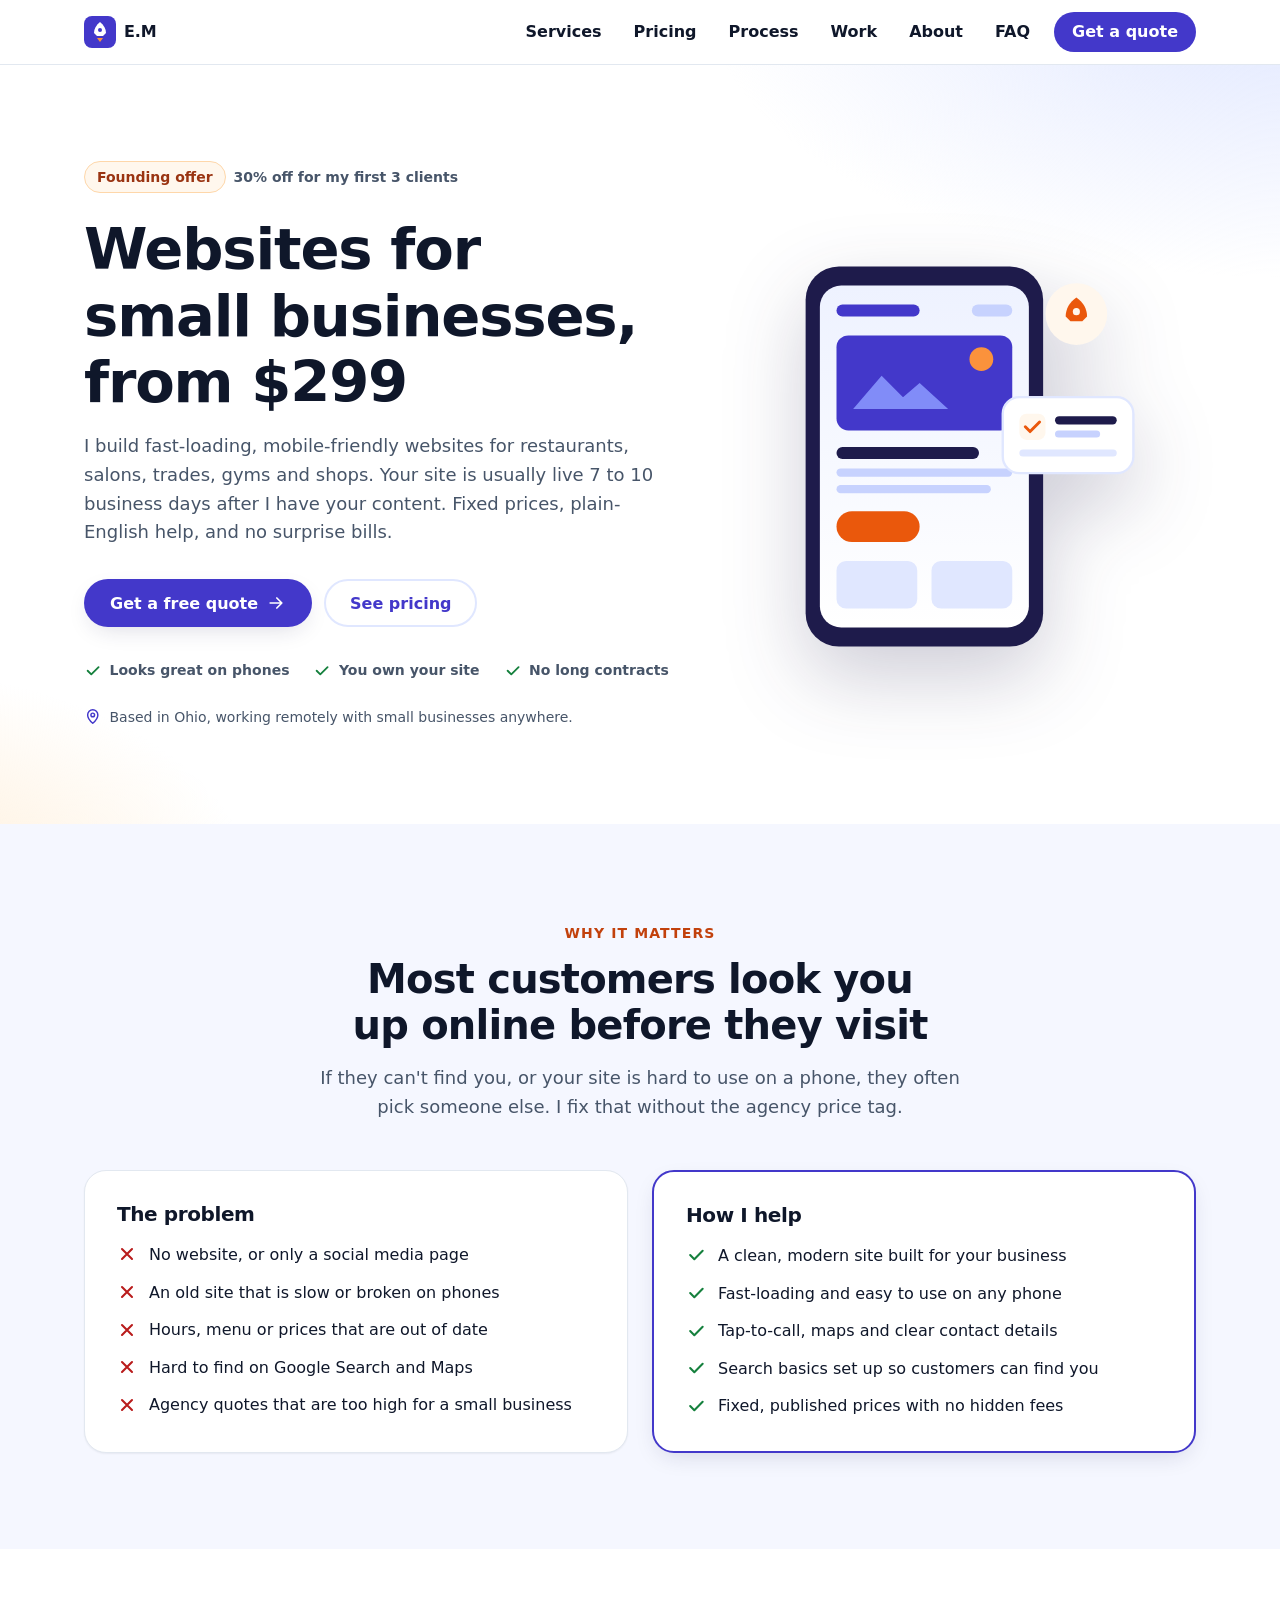
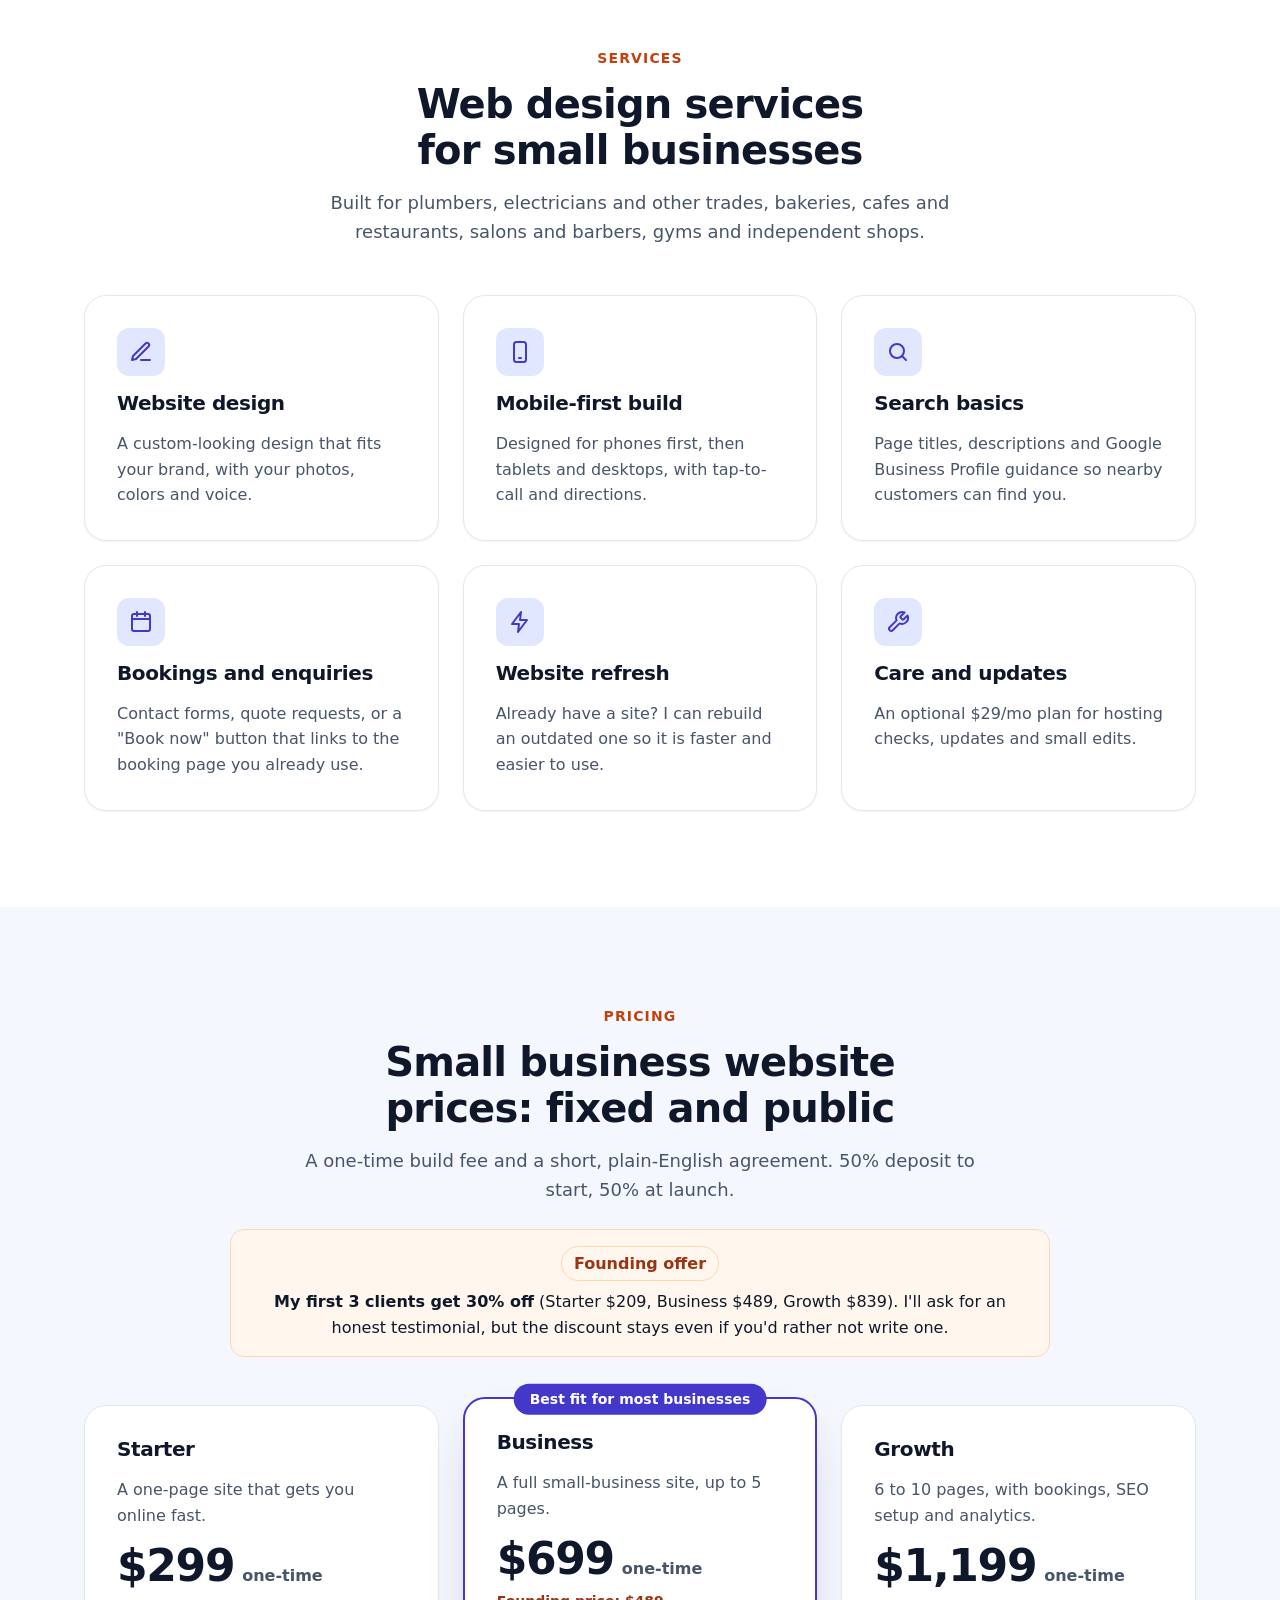
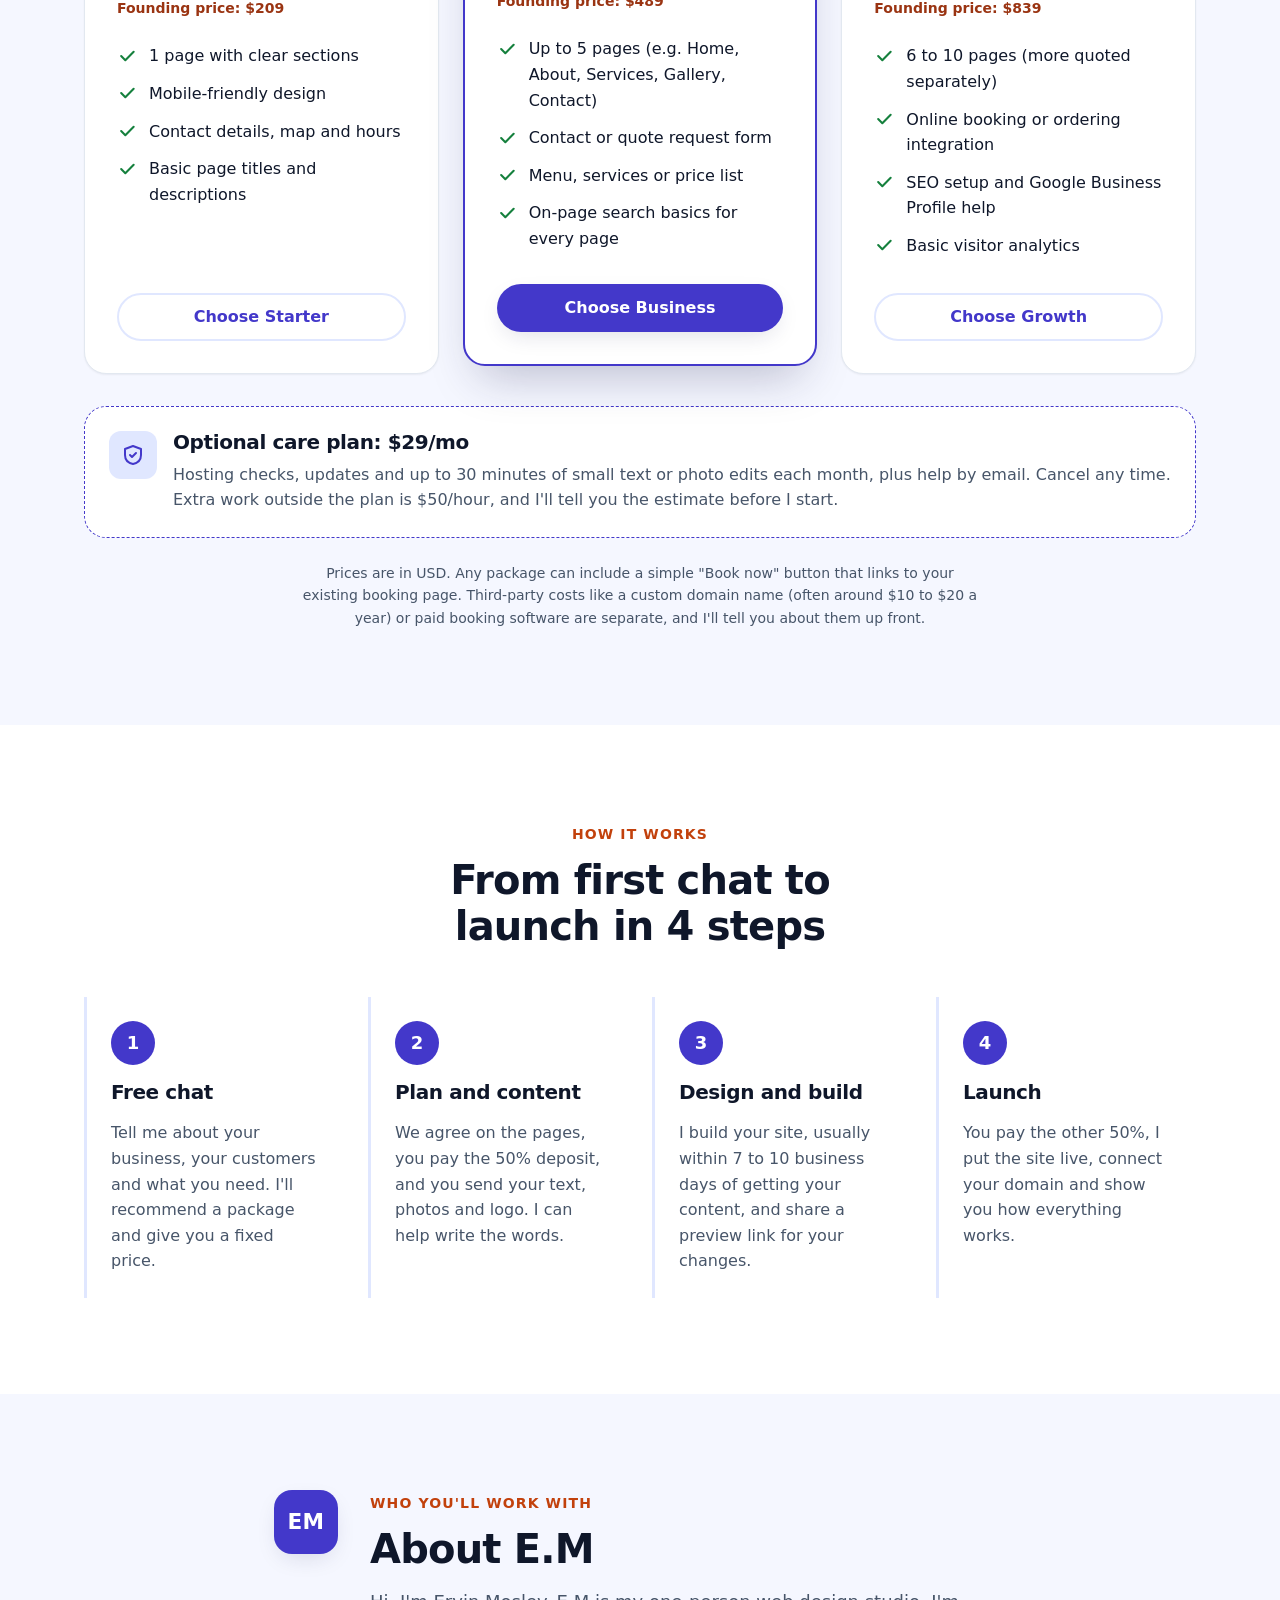
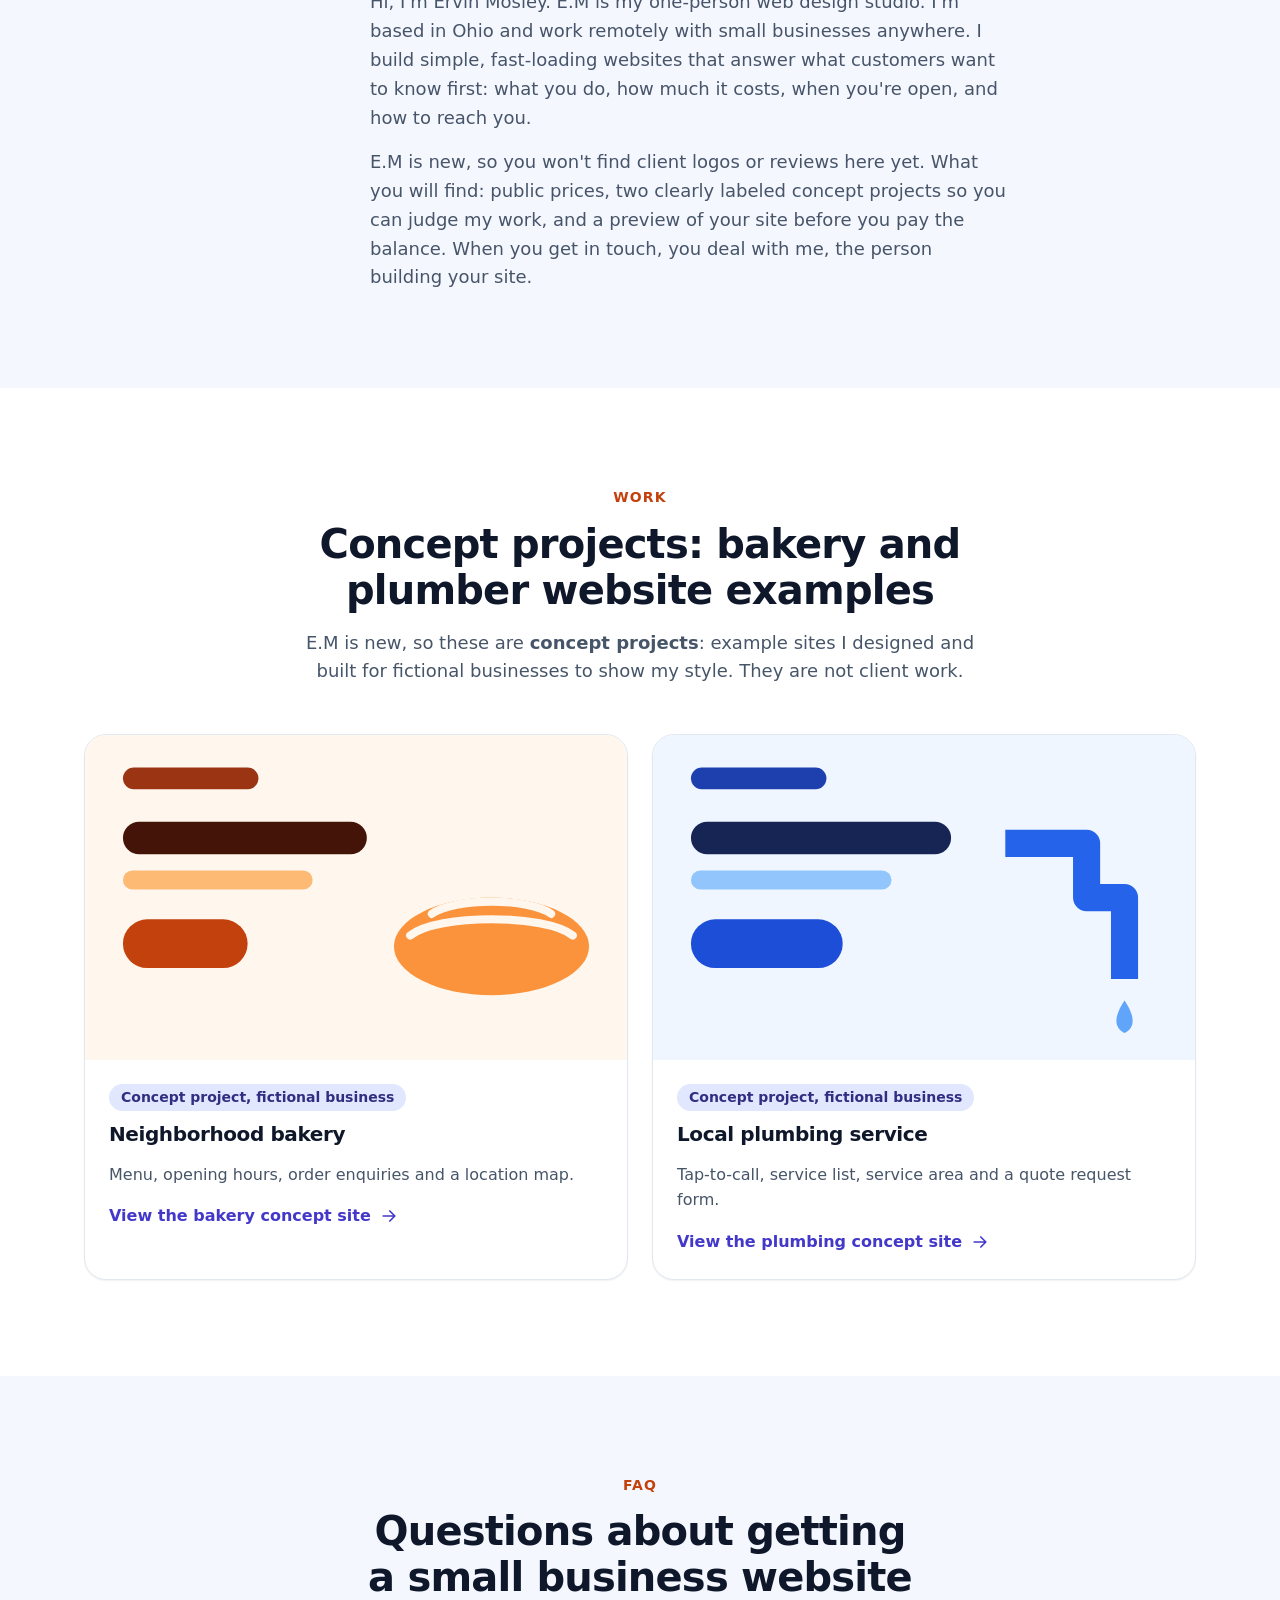
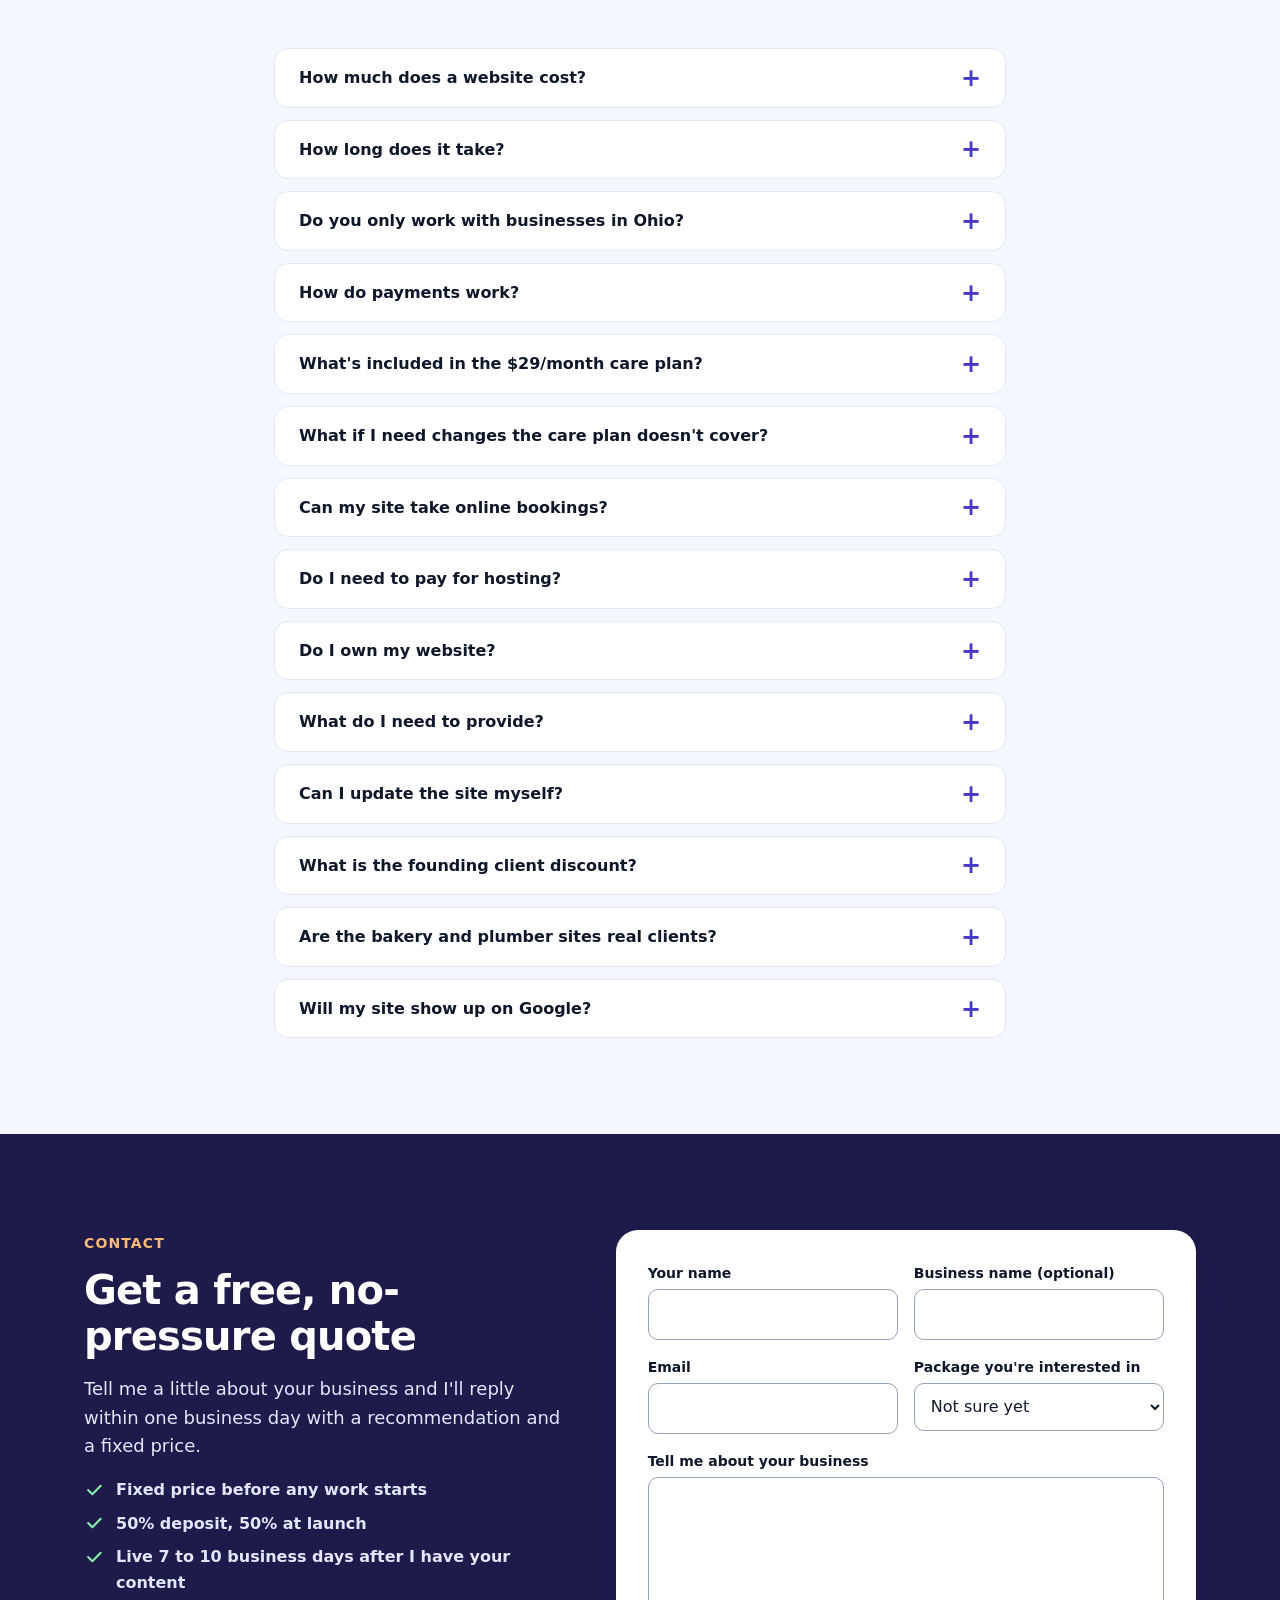
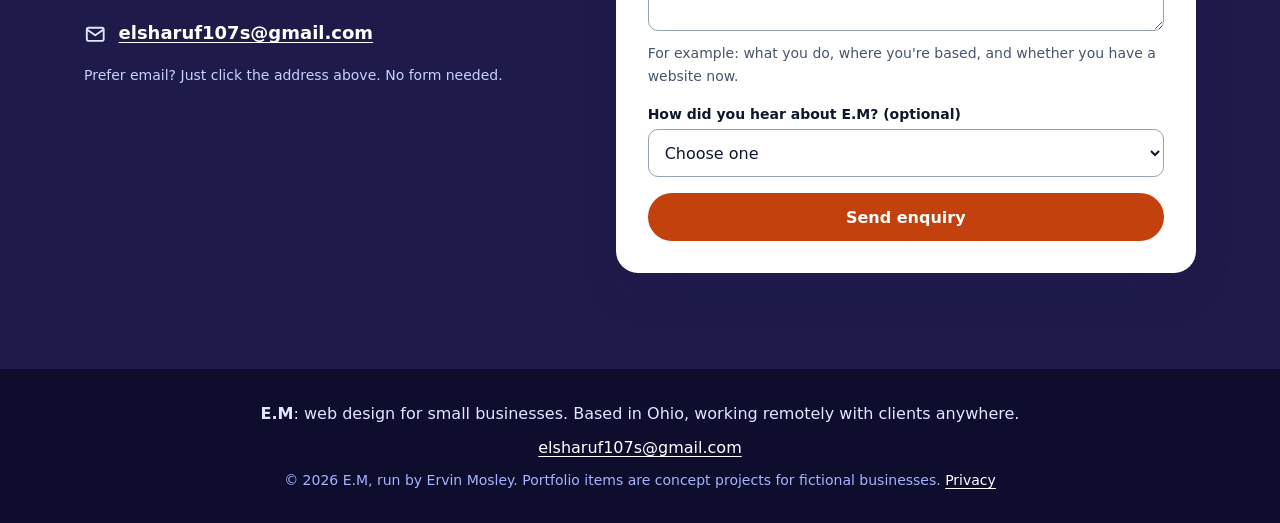
==== index.html @ e630de78 "SEO, About section, mobile nav on demos, security headers, design polish Co-Authored-By: Claude Opus" ====
<!doctype html>
<!--
  ================================================================
  E.M: QUICK EDIT GUIDE
  ================================================================
  Things you are most likely to change are in plain text here,
  with no build step. Use find-and-replace in your editor:

  - Business name:  "E.M"   (title, meta, header, footer)
  - Email:          "elsharuf107s@gmail.com"  (contact section, mailto links,
                    JSON-LD in <head>, and script.js for the form fallback)
  - Prices:         search for data-edit="price" ($299 Starter, $699 Business,
                    $1,199 Growth, $29/mo Care plan). Prices also appear in the
                    contact form dropdown, the FAQ, the meta description and the
                    JSON-LD block in <head>, so a find-and-replace on "$299",
                    "$699", "$1,199", "$29" (and "299", "699", "1199" in JSON-LD)
                    catches every copy.
  - Founding offer: search for data-edit="founding-offer". When the 3rd client
                    signs, delete those elements, the founding FAQ item (and its
                    copy in the JSON-LD FAQ), and the last sentence of the meta
                    description in the same edit.
  - FAQ:            the visible FAQ and the "FAQPage" part of the JSON-LD must use
                    exactly the same wording. Change both together.
  - Site URL:       "https://elsharuf107s-ux.github.io/em-webdev/" in the canonical,
                    Open Graph tags, JSON-LD and sitemap.xml.
  - Contact form:   search for "YOUR_FORM_ID" (see the comment above the form).
  - Security note:  the "Content-Security-Policy" line below only allows scripts
                    from this site. If you add analytics or another outside
                    script later, it will be blocked until you add its address
                    there. If you change the one-line inline script in <head>,
                    its sha256 hash in that line must be updated too.

  Every editable value is tagged data-edit="..." so you can find it quickly.
  ================================================================
-->
<html lang="en">
<head>
  <meta charset="utf-8">
  <meta name="viewport" content="width=device-width, initial-scale=1">
  <meta http-equiv="Content-Security-Policy" content="default-src 'none'; script-src 'self' 'sha256-Du+OJKJSbdUgz5nrHeWWINvez6XKDDU/tyj/5c2uvwo='; style-src 'self' 'unsafe-inline'; img-src 'self' data:; form-action https://formspree.io; base-uri 'none'; object-src 'none'">
  <meta name="referrer" content="strict-origin-when-cross-origin">
  <title>Small Business Websites from $299 | E.M Web Design</title>
  <meta name="description" content="Fast-loading, mobile-friendly websites for small businesses anywhere, from a one-person studio based in Ohio. Fixed prices from $299. First 3 clients get 30% off.">
  <meta name="author" content="Ervin Mosley">
  <meta name="theme-color" content="#312e81">
  <link rel="canonical" href="https://elsharuf107s-ux.github.io/em-webdev/">

  <!-- Open Graph / social sharing -->
  <meta property="og:type" content="website">
  <meta property="og:site_name" content="E.M">
  <meta property="og:title" content="E.M | Websites for Small Businesses, from $299">
  <meta property="og:description" content="Fast-loading, mobile-friendly websites for small businesses. Fixed, published prices from $299. Based in Ohio, working with clients anywhere.">
  <meta property="og:url" content="https://elsharuf107s-ux.github.io/em-webdev/">
  <meta property="og:locale" content="en_US">
  <meta property="og:image" content="https://elsharuf107s-ux.github.io/em-webdev/og-image.png">
  <meta property="og:image:width" content="1200">
  <meta property="og:image:height" content="630">
  <meta property="og:image:alt" content="E.M: websites for small businesses, fixed prices from $299">
  <meta name="twitter:card" content="summary_large_image">
  <meta name="twitter:title" content="E.M | Websites for Small Businesses, from $299">
  <meta name="twitter:description" content="Fast-loading, mobile-friendly websites for small businesses. Fixed prices from $299.">
  <meta name="twitter:image" content="https://elsharuf107s-ux.github.io/em-webdev/og-image.png">
  <meta name="twitter:image:alt" content="E.M: websites for small businesses, fixed prices from $299">

  <!-- Inline SVG favicon: no image files needed -->
  <link rel="icon" href="data:image/svg+xml,%3Csvg xmlns='http://www.w3.org/2000/svg' viewBox='0 0 32 32'%3E%3Crect width='32' height='32' rx='8' fill='%234338ca'/%3E%3Cpath d='M16 6c4 3 6 7 6 11l-3 3h-6l-3-3c0-4 2-8 6-11z' fill='%23fff'/%3E%3Ccircle cx='16' cy='14' r='2' fill='%234338ca'/%3E%3Cpath d='M13 22l3 4 3-4z' fill='%23fb923c'/%3E%3C/svg%3E">

  <script>document.documentElement.classList.add('js')</script>
  <link rel="stylesheet" href="styles.css">
  <script src="script.js" defer></script>

  <script type="application/ld+json">
  {
    "@context": "https://schema.org",
    "@graph": [
      {
        "@type": "ProfessionalService",
        "@id": "https://elsharuf107s-ux.github.io/em-webdev/#business",
        "name": "E.M",
        "description": "One-person web design studio based in Ohio, building fast-loading, mobile-friendly websites for small businesses anywhere.",
        "url": "https://elsharuf107s-ux.github.io/em-webdev/",
        "email": "elsharuf107s@gmail.com",
        "image": "https://elsharuf107s-ux.github.io/em-webdev/og-image.png",
        "founder": {
          "@type": "Person",
          "@id": "https://elsharuf107s-ux.github.io/em-webdev/#ervin-mosley",
          "name": "Ervin Mosley",
          "jobTitle": "Web designer"
        },
        "foundingLocation": {
          "@type": "Place",
          "name": "Ohio, United States"
        },
        "areaServed": "Worldwide (remote)",
        "knowsAbout": [
          "Web design",
          "Responsive web design",
          "Small business websites",
          "Search engine optimization basics",
          "Google Business Profile"
        ],
        "priceRange": "$299 - $1,199",
        "currenciesAccepted": "USD",
        "hasOfferCatalog": {
          "@type": "OfferCatalog",
          "name": "Website packages",
          "itemListElement": [
            {
              "@type": "Offer",
              "name": "Starter website",
              "priceCurrency": "USD",
              "itemOffered": {
                "@type": "Service",
                "name": "Starter website",
                "description": "One-page, mobile-friendly website with contact details, map, hours and basic page titles and descriptions."
              },
              "price": "299"
            },
            {
              "@type": "Offer",
              "name": "Business website",
              "priceCurrency": "USD",
              "itemOffered": {
                "@type": "Service",
                "name": "Business website",
                "description": "Website of up to 5 pages with a contact or quote request form, a menu, services or price list, and on-page search basics."
              },
              "price": "699"
            },
            {
              "@type": "Offer",
              "name": "Growth website",
              "priceCurrency": "USD",
              "itemOffered": {
                "@type": "Service",
                "name": "Growth website",
                "description": "Website of 6 to 10 pages with booking or ordering integration, SEO setup, Google Business Profile help and basic analytics."
              },
              "price": "1199"
            },
            {
              "@type": "Offer",
              "name": "Website care plan",
              "priceCurrency": "USD",
              "itemOffered": {
                "@type": "Service",
                "name": "Website care plan",
                "description": "Hosting checks, updates and up to 30 minutes of small edits each month. Cancel any time."
              },
              "priceSpecification": {
                "@type": "UnitPriceSpecification",
                "price": "29",
                "priceCurrency": "USD",
                "unitText": "MONTH"
              }
            },
            {
              "@type": "Offer",
              "name": "Additional website work",
              "priceCurrency": "USD",
              "itemOffered": {
                "@type": "Service",
                "name": "Additional website work",
                "description": "Website work outside a package or the care plan, estimated before it starts."
              },
              "priceSpecification": {
                "@type": "UnitPriceSpecification",
                "price": "50",
                "priceCurrency": "USD",
                "unitText": "HOUR"
              }
            }
          ]
        }
      },
      {
        "@type": "WebSite",
        "@id": "https://elsharuf107s-ux.github.io/em-webdev/#website",
        "url": "https://elsharuf107s-ux.github.io/em-webdev/",
        "name": "E.M",
        "publisher": {
          "@id": "https://elsharuf107s-ux.github.io/em-webdev/#business"
        },
        "inLanguage": "en-US"
      },
      {
        "@type": "FAQPage",
        "@id": "https://elsharuf107s-ux.github.io/em-webdev/#faq",
        "mainEntity": [
          {
            "@type": "Question",
            "name": "How much does a website cost?",
            "acceptedAnswer": {
              "@type": "Answer",
              "text": "Starter (1 page) is $299, Business (up to 5 pages) is $699 and Growth (6 to 10 pages, with booking or ordering integration, SEO setup and analytics) is $1,199. These are one-time build fees. The optional care plan is $29 a month."
            }
          },
          {
            "@type": "Question",
            "name": "How long does it take?",
            "acceptedAnswer": {
              "@type": "Answer",
              "text": "Most sites go live 7 to 10 business days after I receive your content: your text, photos and logo. The sooner I have those, the sooner you're live."
            }
          },
          {
            "@type": "Question",
            "name": "Do you only work with businesses in Ohio?",
            "acceptedAnswer": {
              "@type": "Answer",
              "text": "No. I'm based in Ohio and work remotely with small businesses anywhere. Everything can be done by email, or by video call if you'd like to talk it through."
            }
          },
          {
            "@type": "Question",
            "name": "How do payments work?",
            "acceptedAnswer": {
              "@type": "Answer",
              "text": "A 50% deposit to start and 50% at launch. If you cancel in writing within 2 business days of signing, before work starts, you get the full deposit back. The care plan is billed monthly and you can cancel any time."
            }
          },
          {
            "@type": "Question",
            "name": "What's included in the $29/month care plan?",
            "acceptedAnswer": {
              "@type": "Answer",
              "text": "Hosting checks, updates and up to 30 minutes of small text or photo edits each month. You can cancel any time."
            }
          },
          {
            "@type": "Question",
            "name": "What if I need changes the care plan doesn't cover?",
            "acceptedAnswer": {
              "@type": "Answer",
              "text": "Extra work is $50 an hour. I'll tell you the estimate before I start, and nothing begins until you say yes."
            }
          },
          {
            "@type": "Question",
            "name": "Can my site take online bookings?",
            "acceptedAnswer": {
              "@type": "Answer",
              "text": "Yes. Any package can include a simple \"Book now\" button that links to the booking page you already use. Setting up booking or ordering inside your site is part of the Growth package."
            }
          },
          {
            "@type": "Question",
            "name": "Do I need to pay for hosting?",
            "acceptedAnswer": {
              "@type": "Answer",
              "text": "For most simple sites, no. I can host your site on free, reliable static hosting. If you want your own domain name (like yourbusiness.com), you pay the registrar directly, usually a small yearly fee."
            }
          },
          {
            "@type": "Question",
            "name": "Do I own my website?",
            "acceptedAnswer": {
              "@type": "Answer",
              "text": "Yes. Once the build is paid for, the site and its content are yours. I'll hand over all the files if you ever want to move."
            }
          },
          {
            "@type": "Question",
            "name": "What do I need to provide?",
            "acceptedAnswer": {
              "@type": "Answer",
              "text": "Your logo (if you have one), photos of your work or premises, and basic details like services, prices and hours. Don't have good photos or text? I'll help you with that."
            }
          },
          {
            "@type": "Question",
            "name": "Can I update the site myself?",
            "acceptedAnswer": {
              "@type": "Answer",
              "text": "You can, and I'll show you how. Or join the optional $29/mo care plan and send me your changes by email."
            }
          },
          {
            "@type": "Question",
            "name": "What is the founding client discount?",
            "acceptedAnswer": {
              "@type": "Answer",
              "text": "E.M is new, so my first 3 clients get 30% off the build fee: Starter $209, Business $489, Growth $839. I'll ask for an honest testimonial, but it's optional and the discount stays either way. I never offer discounts or anything else in exchange for Google reviews."
            }
          },
          {
            "@type": "Question",
            "name": "Are the bakery and plumber sites real clients?",
            "acceptedAnswer": {
              "@type": "Answer",
              "text": "No. Golden Crumb Bakery and FlowRight Plumbing are concept projects for fictional businesses, made to show my design and build quality. E.M is new, and real client work will be labeled as such."
            }
          },
          {
            "@type": "Question",
            "name": "Will my site show up on Google?",
            "acceptedAnswer": {
              "@type": "Answer",
              "text": "Every site is set up so Google can read it: page titles, descriptions, a mobile-friendly layout and a link to your Google Business Profile. I can't promise rankings, and nobody honestly can, but I'll make sure the basics are done right."
            }
          }
        ]
      }
    ]
  }
  </script>
</head>
<body>
  <a class="skip-link" href="#main">Skip to main content</a>

  <!-- Inline SVG icon sprite (decorative, referenced with <use>) -->
  <svg width="0" height="0" class="sr-only" aria-hidden="true" focusable="false">
    <symbol id="i-rocket" viewBox="0 0 24 24"><path fill="none" stroke="currentColor" stroke-width="2" stroke-linecap="round" stroke-linejoin="round" d="M4.5 16.5c-1.5 1.3-2 5-2 5s3.7-.5 5-2c.7-.8.7-2.1-.1-2.9a2.2 2.2 0 0 0-2.9-.1zM12 15l-3-3a22 22 0 0 1 2-3.9A12.9 12.9 0 0 1 22 2c0 2.7-.8 7.5-6 11a22.4 22.4 0 0 1-4 2zM9 12H4s.6-3 2-4c1.6-1.1 5 0 5 0M12 15v5s3-.6 4-2c1.1-1.6 0-5 0-5"/></symbol>
    <symbol id="i-phone" viewBox="0 0 24 24"><rect x="6" y="2" width="12" height="20" rx="2.5" fill="none" stroke="currentColor" stroke-width="2"/><path d="M11 18h2" stroke="currentColor" stroke-width="2" stroke-linecap="round"/></symbol>
    <symbol id="i-search" viewBox="0 0 24 24"><circle cx="11" cy="11" r="7" fill="none" stroke="currentColor" stroke-width="2"/><path d="m20 20-4-4" stroke="currentColor" stroke-width="2" stroke-linecap="round"/></symbol>
    <symbol id="i-calendar" viewBox="0 0 24 24"><rect x="3" y="4" width="18" height="17" rx="2" fill="none" stroke="currentColor" stroke-width="2"/><path d="M3 9h18M8 2v4M16 2v4" stroke="currentColor" stroke-width="2" stroke-linecap="round"/></symbol>
    <symbol id="i-pen" viewBox="0 0 24 24"><path fill="none" stroke="currentColor" stroke-width="2" stroke-linecap="round" stroke-linejoin="round" d="M12 20h9M16.5 3.5a2.1 2.1 0 0 1 3 3L7 19l-4 1 1-4z"/></symbol>
    <symbol id="i-wrench" viewBox="0 0 24 24"><path fill="none" stroke="currentColor" stroke-width="2" stroke-linecap="round" stroke-linejoin="round" d="M14.7 6.3a1 1 0 0 0 0 1.4l1.6 1.6a1 1 0 0 0 1.4 0l3.8-3.8a6 6 0 0 1-7.9 7.9l-6.9 6.9a2.1 2.1 0 0 1-3-3l6.9-6.9a6 6 0 0 1 7.9-7.9z"/></symbol>
    <symbol id="i-check" viewBox="0 0 24 24"><path fill="none" stroke="currentColor" stroke-width="2.5" stroke-linecap="round" stroke-linejoin="round" d="m5 12 5 5L20 7"/></symbol>
    <symbol id="i-x" viewBox="0 0 24 24"><path fill="none" stroke="currentColor" stroke-width="2.5" stroke-linecap="round" d="M6 6l12 12M18 6 6 18"/></symbol>
    <symbol id="i-mail" viewBox="0 0 24 24"><rect x="3" y="5" width="18" height="14" rx="2" fill="none" stroke="currentColor" stroke-width="2"/><path d="m3 7 9 6 9-6" fill="none" stroke="currentColor" stroke-width="2" stroke-linejoin="round"/></symbol>
    <symbol id="i-arrow" viewBox="0 0 24 24"><path fill="none" stroke="currentColor" stroke-width="2" stroke-linecap="round" stroke-linejoin="round" d="M5 12h14M13 6l6 6-6 6"/></symbol>
    <symbol id="i-bolt" viewBox="0 0 24 24"><path fill="none" stroke="currentColor" stroke-width="2" stroke-linejoin="round" d="M13 2 4 14h7l-1 8 9-12h-7z"/></symbol>
    <symbol id="i-shield" viewBox="0 0 24 24"><path fill="none" stroke="currentColor" stroke-width="2" stroke-linejoin="round" d="M12 3 4 6v6c0 5 3.5 8 8 9 4.5-1 8-4 8-9V6z"/><path fill="none" stroke="currentColor" stroke-width="2" stroke-linecap="round" stroke-linejoin="round" d="m9 12 2 2 4-4"/></symbol>
    <symbol id="i-pin" viewBox="0 0 24 24"><path fill="none" stroke="currentColor" stroke-width="2" stroke-linejoin="round" d="M12 21s-7-6.2-7-11.5a7 7 0 0 1 14 0C19 14.8 12 21 12 21z"/><circle cx="12" cy="9.5" r="2.5" fill="none" stroke="currentColor" stroke-width="2"/></symbol>
  </svg>

  <header class="site-header">
    <div class="container header-inner">
      <a class="brand" href="#top" aria-label="E.M, back to top">
        <svg class="brand-mark" viewBox="0 0 32 32" aria-hidden="true" focusable="false"><rect width="32" height="32" rx="8" fill="currentColor"/><path d="M16 6c4 3 6 7 6 11l-3 3h-6l-3-3c0-4 2-8 6-11z" fill="#fff"/><circle cx="16" cy="14" r="2" fill="currentColor"/><path d="M13 22l3 4 3-4z" fill="#fb923c"/></svg>
        <span data-edit="business-name">E.M</span>
      </a>
      <div class="header-actions">
        <a class="btn btn-small header-cta" href="#contact">Get a quote</a>
        <button class="nav-toggle" type="button" aria-expanded="false" aria-controls="site-nav">
          <span class="nav-toggle-bar" aria-hidden="true"></span>
          <span class="sr-only">Menu</span>
        </button>
      </div>
      <nav id="site-nav" class="site-nav" aria-label="Main">
        <ul>
          <li><a href="#services">Services</a></li>
          <li><a href="#pricing">Pricing</a></li>
          <li><a href="#process">Process</a></li>
          <li><a href="#work">Work</a></li>
          <li><a href="#about">About</a></li>
          <li><a href="#faq">FAQ</a></li>
          <li class="nav-cta"><a class="btn btn-small" href="#contact">Get a quote</a></li>
        </ul>
      </nav>
    </div>
  </header>

  <main id="main">
    <!-- HERO -->
    <section id="top" class="hero" aria-labelledby="hero-title">
      <div class="container hero-inner">
        <div class="hero-copy">
          <p class="eyebrow" data-edit="founding-offer"><span class="pill">Founding offer</span> 30% off for my first 3 clients</p>
          <h1 id="hero-title">Websites for small businesses, from <span data-edit="price">$299</span></h1>
          <p class="lead">I build fast-loading, mobile-friendly websites for restaurants, salons, trades, gyms and shops. Your site is usually live 7 to 10 business days after I have your content. Fixed prices, plain-English help, and no surprise bills.</p>
          <div class="hero-actions">
            <a class="btn btn-primary" href="#contact">Get a free quote <svg class="icon" aria-hidden="true"><use href="#i-arrow"/></svg></a>
            <a class="btn btn-ghost" href="#pricing">See pricing</a>
          </div>
          <ul class="hero-points" aria-label="What is included">
            <li><svg class="icon" aria-hidden="true"><use href="#i-check"/></svg> Looks great on phones</li>
            <li><svg class="icon" aria-hidden="true"><use href="#i-check"/></svg> You own your site</li>
            <li><svg class="icon" aria-hidden="true"><use href="#i-check"/></svg> No long contracts</li>
          </ul>
          <p class="hero-location"><svg class="icon" aria-hidden="true"><use href="#i-pin"/></svg> Based in Ohio, working remotely with small businesses anywhere.</p>
        </div>

        <!-- Decorative illustration: a phone showing a mock local business site -->
        <div class="hero-art" aria-hidden="true">
          <svg viewBox="0 0 320 380" focusable="false">
            <defs>
              <linearGradient id="g-screen" x1="0" y1="0" x2="0" y2="1">
                <stop offset="0" stop-color="#eef2ff"/><stop offset="1" stop-color="#fff"/>
              </linearGradient>
            </defs>
            <rect x="30" y="40" width="200" height="320" rx="28" fill="#1e1b4b"/>
            <rect x="42" y="56" width="176" height="288" rx="18" fill="url(#g-screen)"/>
            <rect x="56" y="72" width="70" height="10" rx="5" fill="#4338ca"/>
            <rect x="170" y="72" width="34" height="10" rx="5" fill="#c7d2fe"/>
            <rect x="56" y="98" width="148" height="80" rx="10" fill="#4338ca"/>
            <path d="M70 160l24-28 18 18 14-12 24 22z" fill="#818cf8"/>
            <circle cx="178" cy="118" r="10" fill="#fb923c"/>
            <rect x="56" y="192" width="120" height="10" rx="5" fill="#1e1b4b"/>
            <rect x="56" y="210" width="148" height="7" rx="3.5" fill="#c7d2fe"/>
            <rect x="56" y="224" width="130" height="7" rx="3.5" fill="#c7d2fe"/>
            <rect x="56" y="246" width="70" height="26" rx="13" fill="#ea580c"/>
            <rect x="56" y="288" width="68" height="40" rx="8" fill="#e0e7ff"/>
            <rect x="136" y="288" width="68" height="40" rx="8" fill="#e0e7ff"/>
            <g class="float-card">
              <g transform="translate(196 150)">
                <rect width="110" height="64" rx="14" fill="#fff" stroke="#e0e7ff" stroke-width="2"/>
                <rect x="14" y="14" width="22" height="22" rx="6" fill="#fff7ed"/>
                <path d="M19 25l4 4 8-8" fill="none" stroke="#ea580c" stroke-width="2.5" stroke-linecap="round" stroke-linejoin="round"/>
                <rect x="44" y="16" width="52" height="7" rx="3.5" fill="#1e1b4b"/>
                <rect x="44" y="28" width="38" height="6" rx="3" fill="#c7d2fe"/>
                <rect x="14" y="44" width="82" height="6" rx="3" fill="#e0e7ff"/>
              </g>
            </g>
            <g class="float-rocket">
              <g transform="translate(232 54)">
                <circle r="26" cx="26" cy="26" fill="#fff7ed"/>
                <path d="M26 12c6 4 9 10 9 16l-4 4h-10l-4-4c0-6 3-12 9-16z" fill="#ea580c"/>
                <circle cx="26" cy="24" r="3" fill="#fff7ed"/>
              </g>
            </g>
          </svg>
        </div>
      </div>
    </section>

    <!-- PROBLEM / SOLUTION -->
    <section class="section section-alt" aria-labelledby="problem-title">
      <div class="container">
        <div class="section-head">
          <p class="kicker">Why it matters</p>
          <h2 id="problem-title">Most customers look you up online before they visit</h2>
          <p>If they can't find you, or your site is hard to use on a phone, they often pick someone else. I fix that without the agency price tag.</p>
        </div>
        <div class="compare">
          <div class="compare-card compare-problem">
            <h3>The problem</h3>
            <ul class="icon-list">
              <li><svg class="icon icon-bad" aria-hidden="true"><use href="#i-x"/></svg> No website, or only a social media page</li>
              <li><svg class="icon icon-bad" aria-hidden="true"><use href="#i-x"/></svg> An old site that is slow or broken on phones</li>
              <li><svg class="icon icon-bad" aria-hidden="true"><use href="#i-x"/></svg> Hours, menu or prices that are out of date</li>
              <li><svg class="icon icon-bad" aria-hidden="true"><use href="#i-x"/></svg> Hard to find on Google Search and Maps</li>
              <li><svg class="icon icon-bad" aria-hidden="true"><use href="#i-x"/></svg> Agency quotes that are too high for a small business</li>
            </ul>
          </div>
          <div class="compare-card compare-solution">
            <h3>How I help</h3>
            <ul class="icon-list">
              <li><svg class="icon icon-good" aria-hidden="true"><use href="#i-check"/></svg> A clean, modern site built for your business</li>
              <li><svg class="icon icon-good" aria-hidden="true"><use href="#i-check"/></svg> Fast-loading and easy to use on any phone</li>
              <li><svg class="icon icon-good" aria-hidden="true"><use href="#i-check"/></svg> Tap-to-call, maps and clear contact details</li>
              <li><svg class="icon icon-good" aria-hidden="true"><use href="#i-check"/></svg> Search basics set up so customers can find you</li>
              <li><svg class="icon icon-good" aria-hidden="true"><use href="#i-check"/></svg> Fixed, published prices with no hidden fees</li>
            </ul>
          </div>
        </div>
      </div>
    </section>

    <!-- SERVICES -->
    <section id="services" class="section" aria-labelledby="services-title">
      <div class="container">
        <div class="section-head">
          <p class="kicker">Services</p>
          <h2 id="services-title">Web design services for small businesses</h2>
          <p>Built for plumbers, electricians and other trades, bakeries, cafes and restaurants, salons and barbers, gyms and independent shops.</p>
        </div>
        <ul class="card-grid" role="list">
          <li class="card">
            <span class="card-icon"><svg class="icon" aria-hidden="true"><use href="#i-pen"/></svg></span>
            <h3>Website design</h3>
            <p>A custom-looking design that fits your brand, with your photos, colors and voice.</p>
          </li>
          <li class="card">
            <span class="card-icon"><svg class="icon" aria-hidden="true"><use href="#i-phone"/></svg></span>
            <h3>Mobile-first build</h3>
            <p>Designed for phones first, then tablets and desktops, with tap-to-call and directions.</p>
          </li>
          <li class="card">
            <span class="card-icon"><svg class="icon" aria-hidden="true"><use href="#i-search"/></svg></span>
            <h3>Search basics</h3>
            <p>Page titles, descriptions and Google Business Profile guidance so nearby customers can find you.</p>
          </li>
          <li class="card">
            <span class="card-icon"><svg class="icon" aria-hidden="true"><use href="#i-calendar"/></svg></span>
            <h3>Bookings and enquiries</h3>
            <p>Contact forms, quote requests, or a "Book now" button that links to the booking page you already use.</p>
          </li>
          <li class="card">
            <span class="card-icon"><svg class="icon" aria-hidden="true"><use href="#i-bolt"/></svg></span>
            <h3>Website refresh</h3>
            <p>Already have a site? I can rebuild an outdated one so it is faster and easier to use.</p>
          </li>
          <li class="card">
            <span class="card-icon"><svg class="icon" aria-hidden="true"><use href="#i-wrench"/></svg></span>
            <h3>Care and updates</h3>
            <p>An optional <span data-edit="price">$29/mo</span> plan for hosting checks, updates and small edits.</p>
          </li>
        </ul>
      </div>
    </section>

    <!-- PRICING -->
    <section id="pricing" class="section section-alt" aria-labelledby="pricing-title">
      <div class="container">
        <div class="section-head">
          <p class="kicker">Pricing</p>
          <h2 id="pricing-title">Small business website prices: fixed and public</h2>
          <p>A one-time build fee and a short, plain-English agreement. 50% deposit to start, 50% at launch.</p>
        </div>

        <div class="founding-offer" data-edit="founding-offer">
          <p><span class="pill">Founding offer</span> <strong>My first 3 clients get 30% off</strong> (Starter $209, Business $489, Growth $839). I'll ask for an honest testimonial, but the discount stays even if you'd rather not write one.</p>
        </div>

        <div class="pricing-grid">
          <article class="plan" aria-labelledby="plan-starter">
            <h3 id="plan-starter">Starter</h3>
            <p class="plan-desc">A one-page site that gets you online fast.</p>
            <p class="price"><span data-edit="price">$299</span> <span class="price-note">one-time</span></p>
            <p class="plan-founding" data-edit="founding-offer">Founding price: $209</p>
            <ul class="icon-list">
              <li><svg class="icon icon-good" aria-hidden="true"><use href="#i-check"/></svg> 1 page with clear sections</li>
              <li><svg class="icon icon-good" aria-hidden="true"><use href="#i-check"/></svg> Mobile-friendly design</li>
              <li><svg class="icon icon-good" aria-hidden="true"><use href="#i-check"/></svg> Contact details, map and hours</li>
              <li><svg class="icon icon-good" aria-hidden="true"><use href="#i-check"/></svg> Basic page titles and descriptions</li>
            </ul>
            <a class="btn btn-ghost btn-block" href="#contact" data-plan="Starter">Choose Starter</a>
          </article>

          <article class="plan plan-featured" aria-labelledby="plan-business">
            <p class="plan-badge">Best fit for most businesses</p>
            <h3 id="plan-business">Business</h3>
            <p class="plan-desc">A full small-business site, up to 5 pages.</p>
            <p class="price"><span data-edit="price">$699</span> <span class="price-note">one-time</span></p>
            <p class="plan-founding" data-edit="founding-offer">Founding price: $489</p>
            <ul class="icon-list">
              <li><svg class="icon icon-good" aria-hidden="true"><use href="#i-check"/></svg> Up to 5 pages (e.g. Home, About, Services, Gallery, Contact)</li>
              <li><svg class="icon icon-good" aria-hidden="true"><use href="#i-check"/></svg> Contact or quote request form</li>
              <li><svg class="icon icon-good" aria-hidden="true"><use href="#i-check"/></svg> Menu, services or price list</li>
              <li><svg class="icon icon-good" aria-hidden="true"><use href="#i-check"/></svg> On-page search basics for every page</li>
            </ul>
            <a class="btn btn-primary btn-block" href="#contact" data-plan="Business">Choose Business</a>
          </article>

          <article class="plan" aria-labelledby="plan-growth">
            <h3 id="plan-growth">Growth</h3>
            <p class="plan-desc">6 to 10 pages, with bookings, SEO setup and analytics.</p>
            <p class="price"><span data-edit="price">$1,199</span> <span class="price-note">one-time</span></p>
            <p class="plan-founding" data-edit="founding-offer">Founding price: $839</p>
            <ul class="icon-list">
              <li><svg class="icon icon-good" aria-hidden="true"><use href="#i-check"/></svg> 6 to 10 pages (more quoted separately)</li>
              <li><svg class="icon icon-good" aria-hidden="true"><use href="#i-check"/></svg> Online booking or ordering integration</li>
              <li><svg class="icon icon-good" aria-hidden="true"><use href="#i-check"/></svg> SEO setup and Google Business Profile help</li>
              <li><svg class="icon icon-good" aria-hidden="true"><use href="#i-check"/></svg> Basic visitor analytics</li>
            </ul>
            <a class="btn btn-ghost btn-block" href="#contact" data-plan="Growth">Choose Growth</a>
          </article>
        </div>

        <aside class="care-plan" aria-labelledby="care-title">
          <span class="card-icon"><svg class="icon" aria-hidden="true"><use href="#i-shield"/></svg></span>
          <div>
            <h3 id="care-title">Optional care plan: <span data-edit="price">$29/mo</span></h3>
            <p>Hosting checks, updates and up to 30 minutes of small text or photo edits each month, plus help by email. Cancel any time. Extra work outside the plan is <span data-edit="price">$50/hour</span>, and I'll tell you the estimate before I start.</p>
          </div>
        </aside>
        <p class="fine-print">Prices are in USD. Any package can include a simple "Book now" button that links to your existing booking page. Third-party costs like a custom domain name (often around $10 to $20 a year) or paid booking software are separate, and I'll tell you about them up front.</p>
      </div>
    </section>

    <!-- PROCESS -->
    <section id="process" class="section" aria-labelledby="process-title">
      <div class="container">
        <div class="section-head">
          <p class="kicker">How it works</p>
          <h2 id="process-title">From first chat to launch in 4 steps</h2>
        </div>
        <ol class="steps">
          <li class="step">
            <span class="step-num" aria-hidden="true">1</span>
            <h3>Free chat</h3>
            <p>Tell me about your business, your customers and what you need. I'll recommend a package and give you a fixed price.</p>
          </li>
          <li class="step">
            <span class="step-num" aria-hidden="true">2</span>
            <h3>Plan and content</h3>
            <p>We agree on the pages, you pay the 50% deposit, and you send your text, photos and logo. I can help write the words.</p>
          </li>
          <li class="step">
            <span class="step-num" aria-hidden="true">3</span>
            <h3>Design and build</h3>
            <p>I build your site, usually within 7 to 10 business days of getting your content, and share a preview link for your changes.</p>
          </li>
          <li class="step">
            <span class="step-num" aria-hidden="true">4</span>
            <h3>Launch</h3>
            <p>You pay the other 50%, I put the site live, connect your domain and show you how everything works.</p>
          </li>
        </ol>
      </div>
    </section>

    <!-- ABOUT -->
    <section id="about" class="section section-alt" aria-labelledby="about-title">
      <div class="container container-narrow">
        <div class="about">
          <span class="about-mark" aria-hidden="true">EM</span>
          <div>
            <p class="kicker">Who you'll work with</p>
            <h2 id="about-title">About E.M</h2>
            <p>Hi, I'm Ervin Mosley. E.M is my one-person web design studio. I'm based in Ohio and work remotely with small businesses anywhere. I build simple, fast-loading websites that answer what customers want to know first: what you do, how much it costs, when you're open, and how to reach you.</p>
            <p>E.M is new, so you won't find client logos or reviews here yet. What you will find: public prices, two clearly labeled concept projects so you can judge my work, and a preview of your site before you pay the balance. When you get in touch, you deal with me, the person building your site.</p>
          </div>
        </div>
      </div>
    </section>

    <!-- PORTFOLIO -->
    <section id="work" class="section" aria-labelledby="work-title">
      <div class="container">
        <div class="section-head">
          <p class="kicker">Work</p>
          <h2 id="work-title">Concept projects: bakery and plumber website examples</h2>
          <p>E.M is new, so these are <strong>concept projects</strong>: example sites I designed and built for fictional businesses to show my style. They are not client work.</p>
        </div>
        <div class="work-grid">
          <a class="work-card" href="./portfolio/bakery/index.html">
            <div class="work-thumb work-thumb-bakery" aria-hidden="true">
              <svg viewBox="0 0 200 120" focusable="false">
                <rect width="200" height="120" fill="#fff7ed"/>
                <rect x="14" y="12" width="50" height="8" rx="4" fill="#9a3412"/>
                <rect x="14" y="32" width="90" height="12" rx="6" fill="#431407"/>
                <rect x="14" y="50" width="70" height="7" rx="3.5" fill="#fdba74"/>
                <rect x="14" y="68" width="46" height="18" rx="9" fill="#c2410c"/>
                <ellipse cx="150" cy="78" rx="36" ry="18" fill="#fb923c"/>
                <path d="M120 74c10-8 50-8 60 0" stroke="#fff7ed" stroke-width="3" fill="none" stroke-linecap="round"/>
                <path d="M128 66c8-6 36-6 44 0" stroke="#fff7ed" stroke-width="3" fill="none" stroke-linecap="round"/>
              </svg>
            </div>
            <div class="work-body">
              <p class="work-tag">Concept project, fictional business</p>
              <h3>Neighborhood bakery</h3>
              <p>Menu, opening hours, order enquiries and a location map.</p>
              <span class="work-link">View the bakery concept site <svg class="icon" aria-hidden="true"><use href="#i-arrow"/></svg></span>
            </div>
          </a>
          <a class="work-card" href="./portfolio/plumber/index.html">
            <div class="work-thumb work-thumb-plumber" aria-hidden="true">
              <svg viewBox="0 0 200 120" focusable="false">
                <rect width="200" height="120" fill="#eff6ff"/>
                <rect x="14" y="12" width="50" height="8" rx="4" fill="#1e40af"/>
                <rect x="14" y="32" width="96" height="12" rx="6" fill="#172554"/>
                <rect x="14" y="50" width="74" height="7" rx="3.5" fill="#93c5fd"/>
                <rect x="14" y="68" width="56" height="18" rx="9" fill="#1d4ed8"/>
                <path d="M130 40h30v20h14v30" stroke="#2563eb" stroke-width="10" fill="none" stroke-linejoin="round"/>
                <path d="M174 98c-4 6-4 10 0 12 4-2 4-6 0-12z" fill="#60a5fa"/>
              </svg>
            </div>
            <div class="work-body">
              <p class="work-tag">Concept project, fictional business</p>
              <h3>Local plumbing service</h3>
              <p>Tap-to-call, service list, service area and a quote request form.</p>
              <span class="work-link">View the plumbing concept site <svg class="icon" aria-hidden="true"><use href="#i-arrow"/></svg></span>
            </div>
          </a>
        </div>
      </div>
    </section>

    <!-- FAQ (keep wording identical to the FAQPage JSON-LD in <head>) -->
    <section id="faq" class="section section-alt" aria-labelledby="faq-title">
      <div class="container container-narrow">
        <div class="section-head">
          <p class="kicker">FAQ</p>
          <h2 id="faq-title">Questions about getting a small business website</h2>
        </div>
        <div class="faq">
          <details>
            <summary>How much does a website cost?</summary>
            <p>Starter (1 page) is <span data-edit="price">$299</span>, Business (up to 5 pages) is <span data-edit="price">$699</span> and Growth (6 to 10 pages, with booking or ordering integration, SEO setup and analytics) is <span data-edit="price">$1,199</span>. These are one-time build fees. The optional care plan is <span data-edit="price">$29</span> a month.</p>
          </details>
          <details>
            <summary>How long does it take?</summary>
            <p>Most sites go live 7 to 10 business days after I receive your content: your text, photos and logo. The sooner I have those, the sooner you're live.</p>
          </details>
          <details>
            <summary>Do you only work with businesses in Ohio?</summary>
            <p>No. I'm based in Ohio and work remotely with small businesses anywhere. Everything can be done by email, or by video call if you'd like to talk it through.</p>
          </details>
          <details>
            <summary>How do payments work?</summary>
            <p>A 50% deposit to start and 50% at launch. If you cancel in writing within 2 business days of signing, before work starts, you get the full deposit back. The care plan is billed monthly and you can cancel any time.</p>
          </details>
          <details>
            <summary>What's included in the $29/month care plan?</summary>
            <p>Hosting checks, updates and up to 30 minutes of small text or photo edits each month. You can cancel any time.</p>
          </details>
          <details>
            <summary>What if I need changes the care plan doesn't cover?</summary>
            <p>Extra work is <span data-edit="price">$50</span> an hour. I'll tell you the estimate before I start, and nothing begins until you say yes.</p>
          </details>
          <details>
            <summary>Can my site take online bookings?</summary>
            <p>Yes. Any package can include a simple "Book now" button that links to the booking page you already use. Setting up booking or ordering inside your site is part of the Growth package.</p>
          </details>
          <details>
            <summary>Do I need to pay for hosting?</summary>
            <p>For most simple sites, no. I can host your site on free, reliable static hosting. If you want your own domain name (like yourbusiness.com), you pay the registrar directly, usually a small yearly fee.</p>
          </details>
          <details>
            <summary>Do I own my website?</summary>
            <p>Yes. Once the build is paid for, the site and its content are yours. I'll hand over all the files if you ever want to move.</p>
          </details>
          <details>
            <summary>What do I need to provide?</summary>
            <p>Your logo (if you have one), photos of your work or premises, and basic details like services, prices and hours. Don't have good photos or text? I'll help you with that.</p>
          </details>
          <details>
            <summary>Can I update the site myself?</summary>
            <p>You can, and I'll show you how. Or join the optional <span data-edit="price">$29/mo</span> care plan and send me your changes by email.</p>
          </details>
          <details data-edit="founding-offer">
            <summary>What is the founding client discount?</summary>
            <p>E.M is new, so my first 3 clients get 30% off the build fee: Starter $209, Business $489, Growth $839. I'll ask for an honest testimonial, but it's optional and the discount stays either way. I never offer discounts or anything else in exchange for Google reviews.</p>
          </details>
          <details>
            <summary>Are the bakery and plumber sites real clients?</summary>
            <p>No. Golden Crumb Bakery and FlowRight Plumbing are concept projects for fictional businesses, made to show my design and build quality. E.M is new, and real client work will be labeled as such.</p>
          </details>
          <details>
            <summary>Will my site show up on Google?</summary>
            <p>Every site is set up so Google can read it: page titles, descriptions, a mobile-friendly layout and a link to your Google Business Profile. I can't promise rankings, and nobody honestly can, but I'll make sure the basics are done right.</p>
          </details>
        </div>
      </div>
    </section>

    <!-- CONTACT -->
    <section id="contact" class="section section-dark" aria-labelledby="contact-title">
      <div class="container contact-inner">
        <div class="contact-copy">
          <p class="kicker kicker-light">Contact</p>
          <h2 id="contact-title">Get a free, no-pressure quote</h2>
          <p>Tell me a little about your business and I'll reply within one business day with a recommendation and a fixed price.</p>
          <ul class="contact-points">
            <li><svg class="icon" aria-hidden="true"><use href="#i-check"/></svg> Fixed price before any work starts</li>
            <li><svg class="icon" aria-hidden="true"><use href="#i-check"/></svg> 50% deposit, 50% at launch</li>
            <li><svg class="icon" aria-hidden="true"><use href="#i-check"/></svg> Live 7 to 10 business days after I have your content</li>
          </ul>
          <p class="contact-email">
            <svg class="icon" aria-hidden="true"><use href="#i-mail"/></svg>
            <a href="mailto:elsharuf107s@gmail.com?subject=Website%20quote%20request" data-edit="email">elsharuf107s@gmail.com</a>
          </p>
          <p class="contact-note">Prefer email? Just click the address above. No form needed.</p>
        </div>

        <!--
          CONTACT FORM SETUP (free):
          This form posts to Formspree, which has a free tier for small sites.
          1. Create a free account at https://formspree.io
          2. Create a new form and copy its ID (looks like "xyzabcd").
          3. Replace YOUR_FORM_ID below with that ID.
          Until you do this, script.js opens the visitor's email app with the
          form details filled in, addressed to elsharuf107s@gmail.com.
        -->
        <form class="contact-form" action="https://formspree.io/f/YOUR_FORM_ID" method="POST">
          <div class="field">
            <label for="name">Your name</label>
            <input id="name" name="name" type="text" autocomplete="name" maxlength="100" required>
          </div>
          <div class="field">
            <label for="business">Business name (optional)</label>
            <input id="business" name="business" type="text" autocomplete="organization" maxlength="120">
          </div>
          <div class="field">
            <label for="email">Email</label>
            <input id="email" name="email" type="email" autocomplete="email" maxlength="200" required>
          </div>
          <div class="field">
            <label for="package">Package you're interested in</label>
            <select id="package" name="package">
              <option value="Not sure yet">Not sure yet</option>
              <option value="Starter">Starter ($299)</option>
              <option value="Business">Business ($699)</option>
              <option value="Growth">Growth ($1,199)</option>
            </select>
          </div>
          <div class="field field-full">
            <label for="message">Tell me about your business</label>
            <textarea id="message" name="message" rows="5" maxlength="2000" required aria-describedby="message-hint"></textarea>
            <p id="message-hint" class="hint">For example: what you do, where you're based, and whether you have a website now.</p>
          </div>
          <div class="field field-full">
            <label for="source">How did you hear about E.M? (optional)</label>
            <select id="source" name="source">
              <option value="">Choose one</option>
              <option>Google search or Maps</option>
              <option>Facebook</option>
              <option>Instagram</option>
              <option>LinkedIn</option>
              <option>Email or message from E.M</option>
              <option>Friend or referral</option>
              <option>Other</option>
            </select>
          </div>
          <input type="hidden" name="_subject" value="New website enquiry from E.M site">
          <button class="btn btn-accent btn-block field-full" type="submit">Send enquiry</button>
          <p class="form-status field-full" role="status" aria-live="polite"></p>
        </form>
      </div>
    </section>
  </main>

  <footer class="site-footer">
    <div class="container footer-inner">
      <p><strong data-edit="business-name">E.M</strong>: web design for small businesses. Based in Ohio, working remotely with clients anywhere.</p>
      <p><a href="mailto:elsharuf107s@gmail.com" data-edit="email">elsharuf107s@gmail.com</a></p>
      <p class="footer-small">&copy; <span id="year">2026</span> E.M, run by Ervin Mosley. Portfolio items are concept projects for fictional businesses. <a href="privacy.html">Privacy</a></p>
    </div>
  </footer>
</body>
</html>
---- styles.css ----
/* ==========================================================
   E.M: styles
   System fonts only (no downloads), mobile-first layout.
   Colors are design tokens below; all text pairs meet WCAG AA.
   ========================================================== */

:root {
  /* Color tokens */
  --c-ink: #0f172a;          /* main text */
  --c-ink-soft: #475569;     /* secondary text (7.5:1 on white) */
  --c-bg: #ffffff;
  --c-bg-alt: #f5f7ff;
  --c-line: #e2e8f0;
  --c-brand: #4338ca;        /* indigo 700, 7.9:1 with white */
  --c-brand-dark: #312e81;
  --c-brand-soft: #e0e7ff;
  --c-accent: #c2410c;       /* orange 700, 5.2:1 with white */
  --c-accent-dark: #9a3412;
  --c-accent-soft: #fff7ed;
  --c-good: #15803d;
  --c-bad: #b91c1c;
  --c-dark: #1e1b4b;
  --c-on-dark: #e0e7ff;
  --c-focus: #f59e0b;

  /* Type */
  --font: system-ui, -apple-system, "Segoe UI", Roboto, "Helvetica Neue", Arial, sans-serif;
  --fs-sm: 0.875rem;
  --fs-base: 1rem;
  --fs-lg: 1.125rem;
  --fs-xl: 1.25rem;
  --fs-h2: clamp(1.75rem, 1.3rem + 2vw, 2.5rem);
  --fs-h1: clamp(2.1rem, 1.4rem + 3.4vw, 3.6rem);

  /* Space (4px base) */
  --s-1: 0.25rem; --s-2: 0.5rem; --s-3: 0.75rem; --s-4: 1rem;
  --s-6: 1.5rem; --s-8: 2rem; --s-12: 3rem; --s-16: 4rem; --s-24: 6rem;

  --radius: 14px;
  --radius-lg: 22px;
  --shadow-sm: 0 1px 2px rgb(15 23 42 / 0.06);
  --shadow-md: 0 8px 24px -8px rgb(30 27 75 / 0.18);
  --shadow-lg: 0 24px 48px -16px rgb(30 27 75 / 0.28);
  --t-fast: 150ms ease;
}

/* ---------- Reset / base ---------- */
*, *::before, *::after { box-sizing: border-box; }
html { scroll-behavior: smooth; -webkit-text-size-adjust: 100%; }
body {
  margin: 0;
  font-family: var(--font);
  font-size: var(--fs-base);
  line-height: 1.6;
  color: var(--c-ink);
  background: var(--c-bg);
  -webkit-font-smoothing: antialiased;
}
h1, h2, h3 { line-height: 1.15; margin: 0 0 var(--s-4); letter-spacing: -0.02em; text-wrap: balance; }
h1 { font-size: var(--fs-h1); font-weight: 800; }
h2 { font-size: var(--fs-h2); font-weight: 800; }
h3 { font-size: var(--fs-xl); font-weight: 700; }
p { margin: 0 0 var(--s-4); }
a { color: var(--c-brand); text-underline-offset: 3px; }
a:hover { color: var(--c-brand-dark); }
ul, ol { margin: 0; padding: 0; }
svg { display: block; }
[id] { scroll-margin-top: 80px; }

:focus-visible {
  outline: 3px solid var(--c-brand-dark); /* amber (--c-focus) is only 2.1:1 on light backgrounds */
  outline-offset: 3px;
  border-radius: 6px;
}

.section-dark :focus-visible, .site-footer :focus-visible { outline-color: var(--c-focus); }
.section-dark .contact-form :focus-visible { outline-color: var(--c-brand-dark); }

.sr-only {
  position: absolute !important; width: 1px; height: 1px; padding: 0; margin: -1px;
  overflow: hidden; clip: rect(0 0 0 0); white-space: nowrap; border: 0;
}
.skip-link {
  position: absolute; left: var(--s-4); top: -100px; z-index: 100;
  background: var(--c-ink); color: #fff; padding: var(--s-3) var(--s-4);
  border-radius: 8px; font-weight: 600; text-decoration: none;
}
.skip-link:focus { top: var(--s-4); color: #fff; }

.icon { width: 1.25em; height: 1.25em; flex: none; }

/* ---------- Layout ---------- */
.container { width: 100%; max-width: 1160px; margin: 0 auto; padding: 0 var(--s-4); }
.container-narrow { max-width: 780px; }
@media (min-width: 640px) { .container { padding: 0 var(--s-6); } }

.section { padding: var(--s-16) 0; }
@media (min-width: 768px) { .section { padding: var(--s-24) 0; } }
.section-alt { background: var(--c-bg-alt); }
.section-dark { background: var(--c-dark); color: var(--c-on-dark); }
.section-dark h2 { color: #fff; }

.section-head { max-width: 680px; margin: 0 auto var(--s-12); text-align: center; }
.section-head p:last-child { color: var(--c-ink-soft); font-size: var(--fs-lg); margin-bottom: 0; }
.kicker {
  display: inline-block; font-size: var(--fs-sm); font-weight: 700; text-transform: uppercase;
  letter-spacing: 0.08em; color: var(--c-accent); margin-bottom: var(--s-3);
}
.section-head .kicker { color: var(--c-accent); font-size: var(--fs-sm); }
.kicker-light { color: #fdba74; }

/* ---------- Buttons ---------- */
.btn {
  display: inline-flex; align-items: center; justify-content: center; gap: var(--s-2);
  min-height: 48px; padding: var(--s-3) var(--s-6);
  font: inherit; font-weight: 700; text-decoration: none; line-height: 1.2;
  border: 2px solid transparent; border-radius: 999px; cursor: pointer;
  transition: background-color var(--t-fast), color var(--t-fast), transform var(--t-fast), box-shadow var(--t-fast);
}
.btn:hover { transform: translateY(-1px); }
.btn-primary { background: var(--c-brand); color: #fff; box-shadow: var(--shadow-md); }
.btn-primary:hover { background: var(--c-brand-dark); color: #fff; }
.btn-accent { background: var(--c-accent); color: #fff; }
.btn-accent:hover { background: var(--c-accent-dark); color: #fff; }
.btn-ghost { background: #fff; color: var(--c-brand); border-color: var(--c-brand-soft); }
.btn-ghost:hover { border-color: var(--c-brand); color: var(--c-brand-dark); }
.btn-small { min-height: 40px; padding: var(--s-2) var(--s-4); background: var(--c-brand); color: #fff; }
.btn-small:hover { background: var(--c-brand-dark); color: #fff; }
.btn-block { width: 100%; }

/* ---------- Header ---------- */
.site-header {
  position: sticky; top: 0; z-index: 50;
  background: rgb(255 255 255 / 0.92);
  backdrop-filter: saturate(180%) blur(10px);
  -webkit-backdrop-filter: saturate(180%) blur(10px);
  border-bottom: 1px solid var(--c-line);
}
.header-inner { display: flex; align-items: center; justify-content: space-between; min-height: 64px; }
.brand {
  display: inline-flex; align-items: center; gap: var(--s-2);
  font-weight: 800; color: var(--c-ink); text-decoration: none; letter-spacing: -0.01em;
}
.brand:hover { color: var(--c-ink); }
.brand-mark { width: 32px; height: 32px; color: var(--c-brand); transition: transform var(--t-fast); }
.brand:hover .brand-mark { transform: translateY(-2px) rotate(-6deg); } /* tiny lift-off; disabled by reduced motion */
.header-actions { display: flex; align-items: center; gap: var(--s-2); }
.btn-small { white-space: nowrap; }

.nav-toggle {
  display: inline-flex; align-items: center; justify-content: center;
  width: 44px; height: 44px; padding: 0; border: 1px solid var(--c-line);
  border-radius: 10px; background: #fff; cursor: pointer;
}
.nav-toggle-bar, .nav-toggle-bar::before, .nav-toggle-bar::after {
  display: block; width: 20px; height: 2px; background: var(--c-ink); border-radius: 2px;
  position: relative; transition: transform var(--t-fast), opacity var(--t-fast);
}
.nav-toggle-bar::before, .nav-toggle-bar::after { content: ""; position: absolute; left: 0; }
.nav-toggle-bar::before { top: -6px; }
.nav-toggle-bar::after { top: 6px; }
.nav-toggle[aria-expanded="true"] .nav-toggle-bar { background: transparent; }
.nav-toggle[aria-expanded="true"] .nav-toggle-bar::before { transform: translateY(6px) rotate(45deg); }
.nav-toggle[aria-expanded="true"] .nav-toggle-bar::after { transform: translateY(-6px) rotate(-45deg); }

.site-nav ul { list-style: none; }
.site-nav a:not(.btn) {
  display: block; padding: var(--s-3) var(--s-2); color: var(--c-ink);
  text-decoration: none; font-weight: 600;
}
.site-nav a:not(.btn):hover { color: var(--c-brand); }

/* Mobile nav: hidden only when JS is available, so it always works without JS */
@media (max-width: 859px) {
  .js .site-nav {
    position: absolute; top: 100%; left: 0; right: 0;
    background: #fff; border-bottom: 1px solid var(--c-line); box-shadow: var(--shadow-md);
    padding: var(--s-2) var(--s-4) var(--s-4);
    display: none;
  }
  .js .site-nav.is-open { display: block; }
  .site-nav .nav-cta { display: none; } /* the header already shows "Get a quote" on small screens */
  html:not(.js) .nav-toggle { display: none; }
  html:not(.js) .header-inner { flex-wrap: wrap; padding-bottom: var(--s-2); }
  html:not(.js) .site-nav { width: 100%; }
}
@media (min-width: 860px) {
  .header-actions { display: none; }
  .site-nav ul { display: flex; align-items: center; gap: var(--s-4); }
  .site-nav a:not(.btn) { padding: var(--s-2); }
}

/* ---------- Hero ---------- */
.hero {
  padding: var(--s-12) 0 var(--s-16);
  background:
    radial-gradient(60rem 30rem at 100% -10%, #e0e7ff 0%, transparent 60%),
    radial-gradient(40rem 24rem at -10% 110%, #ffedd5 0%, transparent 60%),
    var(--c-bg);
  overflow: hidden;
}
.hero-inner { display: grid; gap: var(--s-12); align-items: center; }
.hero h1 { max-width: 16ch; }
.eyebrow {
  display: flex; flex-wrap: wrap; align-items: center; gap: var(--s-2);
  font-size: var(--fs-sm); font-weight: 600; color: var(--c-ink-soft); margin-bottom: var(--s-6);
}
.pill {
  display: inline-block; padding: var(--s-1) var(--s-3); border-radius: 999px;
  background: var(--c-accent-soft); color: var(--c-accent-dark);
  border: 1px solid #fed7aa; font-weight: 700;
}
.lead { font-size: var(--fs-lg); color: var(--c-ink-soft); max-width: 56ch; }
.lead strong { color: var(--c-ink); }
.hero-actions { display: flex; flex-wrap: wrap; gap: var(--s-3); margin: var(--s-8) 0; }
.hero-points {
  list-style: none; display: flex; flex-wrap: wrap; gap: var(--s-3) var(--s-6);
  color: var(--c-ink-soft); font-weight: 600; font-size: var(--fs-sm);
}
.hero-points li { display: inline-flex; align-items: center; gap: var(--s-2); }
.hero-points .icon { color: var(--c-good); }
.hero-location {
  display: flex; align-items: center; gap: var(--s-2); margin: var(--s-6) 0 0;
  font-size: var(--fs-sm); color: var(--c-ink-soft);
}
.hero-location .icon { color: var(--c-brand); }
@media (max-width: 479px) {
  .hero-actions .btn { flex: 1 1 100%; }
}
.hero-art { max-width: 380px; width: 100%; margin: 0 auto; }
/* Gentle float on two parts of the illustration (off when reduced motion is requested) */
.float-card, .float-rocket { animation: float 6s ease-in-out infinite; }
.float-rocket { animation-duration: 7s; animation-delay: -2s; }
@keyframes float { 50% { transform: translateY(-6px); } }
.hero-art svg { width: 100%; height: auto; filter: drop-shadow(0 30px 40px rgb(30 27 75 / 0.22)); }

@media (min-width: 900px) {
  .hero { padding: var(--s-24) 0; }
  .hero-inner { grid-template-columns: 1.25fr 1fr; }
}

/* ---------- Problem / solution ---------- */
.compare { display: grid; gap: var(--s-6); }
@media (min-width: 768px) { .compare { grid-template-columns: 1fr 1fr; } }
.compare-card {
  padding: var(--s-8); border-radius: var(--radius-lg); background: #fff;
  border: 1px solid var(--c-line); box-shadow: var(--shadow-sm);
}
.compare-solution { border: 2px solid var(--c-brand); box-shadow: var(--shadow-md); }
.icon-list { list-style: none; display: grid; gap: var(--s-3); }
.icon-list li { display: flex; gap: var(--s-3); align-items: flex-start; }
.icon-list .icon { margin-top: 0.15em; }
.icon-good { color: var(--c-good); }
.icon-bad { color: var(--c-bad); }

/* ---------- Service cards ---------- */
.card-grid { list-style: none; display: grid; gap: var(--s-6); }
@media (min-width: 640px) { .card-grid { grid-template-columns: repeat(2, 1fr); } }
@media (min-width: 1024px) { .card-grid { grid-template-columns: repeat(3, 1fr); } }
.card {
  padding: var(--s-8); border-radius: var(--radius-lg); background: #fff;
  border: 1px solid var(--c-line); box-shadow: var(--shadow-sm);
  transition: transform var(--t-fast), box-shadow var(--t-fast);
}
.card:hover { transform: translateY(-3px); box-shadow: var(--shadow-md); }
.card p { color: var(--c-ink-soft); margin: 0; }
.card-icon {
  display: inline-flex; align-items: center; justify-content: center;
  width: 48px; height: 48px; border-radius: 12px; margin-bottom: var(--s-4);
  background: var(--c-brand-soft); color: var(--c-brand); flex: none;
}
.card-icon .icon { width: 24px; height: 24px; }

/* ---------- Pricing ---------- */
.pricing-grid { display: grid; gap: var(--s-6); align-items: stretch; }
@media (min-width: 900px) { .pricing-grid { grid-template-columns: repeat(3, 1fr); } }
.plan {
  position: relative; display: flex; flex-direction: column;
  padding: var(--s-8); border-radius: var(--radius-lg);
  background: #fff; border: 1px solid var(--c-line); box-shadow: var(--shadow-sm);
}
.plan .icon-list { margin-bottom: var(--s-8); flex: 1; align-content: start; }
.plan-featured { border: 2px solid var(--c-brand); box-shadow: var(--shadow-lg); }
@media (min-width: 900px) { .plan-featured { transform: translateY(-8px); } }
.plan-badge {
  position: absolute; top: 0; left: 50%; transform: translate(-50%, -50%);
  margin: 0; padding: var(--s-1) var(--s-4); border-radius: 999px; white-space: nowrap;
  background: var(--c-brand); color: #fff; font-size: var(--fs-sm); font-weight: 700;
}
.plan-desc { color: var(--c-ink-soft); }
.plan-founding {
  margin: calc(var(--s-4) * -1) 0 var(--s-6); font-size: var(--fs-sm); font-weight: 700; color: var(--c-accent-dark);
}

.founding-offer {
  max-width: 820px; margin: calc(var(--s-6) * -1) auto var(--s-12);
  padding: var(--s-4) var(--s-6); border-radius: var(--radius);
  background: var(--c-accent-soft); border: 1px solid #fed7aa; text-align: center;
}
.founding-offer p { margin: 0; color: var(--c-ink); text-wrap: pretty; }
.founding-offer .pill { display: table; margin: 0 auto var(--s-2); }
.price { display: flex; align-items: baseline; gap: var(--s-2); margin-bottom: var(--s-6); }
.price > span:first-child { font-size: 2.75rem; font-weight: 800; letter-spacing: -0.03em; line-height: 1; }
.price-note { color: var(--c-ink-soft); font-weight: 600; }

.care-plan {
  display: flex; gap: var(--s-4); align-items: flex-start; margin-top: var(--s-8);
  padding: var(--s-6); border-radius: var(--radius-lg);
  background: #fff; border: 1px dashed var(--c-brand);
}
.care-plan h3 { margin-bottom: var(--s-2); }
.care-plan p { margin: 0; color: var(--c-ink-soft); }
.care-plan .card-icon { margin: 0; }
.fine-print { margin: var(--s-6) auto 0; max-width: 680px; text-align: center; font-size: var(--fs-sm); color: var(--c-ink-soft); }

/* ---------- Process ---------- */
.steps { list-style: none; display: grid; gap: var(--s-6); counter-reset: step; }
@media (min-width: 640px) { .steps { grid-template-columns: repeat(2, 1fr); } }
@media (min-width: 1024px) { .steps { grid-template-columns: repeat(4, 1fr); } }
.step { position: relative; padding: var(--s-6); border-left: 3px solid var(--c-brand-soft); }
.step p { color: var(--c-ink-soft); margin: 0; }
.step-num {
  display: inline-flex; align-items: center; justify-content: center;
  width: 44px; height: 44px; border-radius: 50%; margin-bottom: var(--s-4);
  background: var(--c-brand); color: #fff; font-weight: 800; font-size: var(--fs-lg);
}

/* ---------- About ---------- */
.about { display: grid; gap: var(--s-6); align-items: start; }
@media (min-width: 640px) {
  .about { grid-template-columns: auto 1fr; gap: var(--s-8); }
  .about-mark { width: 88px; height: 88px; border-radius: 24px; font-size: 1.75rem; }
}
.about-mark {
  display: inline-flex; align-items: center; justify-content: center;
  width: 64px; height: 64px; border-radius: 18px;
  background: var(--c-brand); color: #fff; font-weight: 800; font-size: 1.35rem; letter-spacing: 0.02em;
  box-shadow: var(--shadow-md);
}
.about p:not(.kicker) { color: var(--c-ink-soft); font-size: var(--fs-lg); }
.about p:last-child { margin-bottom: 0; }

/* ---------- Portfolio ---------- */
.work-grid { display: grid; gap: var(--s-6); }
@media (min-width: 768px) { .work-grid { grid-template-columns: 1fr 1fr; } }
.work-card {
  display: block; overflow: hidden; border-radius: var(--radius-lg);
  background: #fff; border: 1px solid var(--c-line); box-shadow: var(--shadow-sm);
  color: inherit; text-decoration: none;
  transition: transform var(--t-fast), box-shadow var(--t-fast);
}
.work-card:hover { transform: translateY(-3px); box-shadow: var(--shadow-lg); color: inherit; }
.work-thumb svg { width: 100%; height: auto; }
.work-body { padding: var(--s-6); }
.work-body p { color: var(--c-ink-soft); }
.work-tag {
  display: inline-block; margin-bottom: var(--s-3); padding: 2px var(--s-3);
  border-radius: 999px; background: var(--c-brand-soft);
  color: var(--c-brand-dark) !important; font-size: var(--fs-sm); font-weight: 700;
}
.work-link { display: inline-flex; align-items: center; gap: var(--s-2); font-weight: 700; color: var(--c-brand); }
.work-card:hover .work-link { text-decoration: underline; }

/* ---------- FAQ ---------- */
.faq { display: grid; gap: var(--s-3); }
.faq details {
  border: 1px solid var(--c-line); border-radius: var(--radius); background: #fff;
  transition: border-color var(--t-fast);
}
.faq details[open] { border-color: var(--c-brand); }
.faq summary {
  display: flex; justify-content: space-between; align-items: center; gap: var(--s-4);
  padding: var(--s-4) var(--s-6); min-height: 56px;
  font-weight: 700; cursor: pointer; list-style: none;
}
.faq summary::-webkit-details-marker { display: none; }
.faq summary::after {
  content: "+"; flex: none; font-size: 1.5rem; line-height: 1; color: var(--c-brand);
  transition: transform var(--t-fast);
}
.faq details[open] summary::after { transform: rotate(45deg); }
.faq details p { padding: 0 var(--s-6) var(--s-6); margin: 0; color: var(--c-ink-soft); }

/* ---------- Contact ---------- */
.contact-inner { display: grid; gap: var(--s-12); }
@media (min-width: 900px) { .contact-inner { grid-template-columns: 1fr 1.2fr; align-items: start; } }
.contact-copy p { color: var(--c-on-dark); font-size: var(--fs-lg); }
.contact-copy .kicker-light { color: #fdba74; font-size: var(--fs-sm); }
.contact-email { display: flex; align-items: center; gap: var(--s-3); font-weight: 700; word-break: break-word; }
.contact-email a { color: #fff; }
.contact-email a:hover { color: #fdba74; }
.contact-note { font-size: var(--fs-sm) !important; color: #c7d2fe !important; }
.contact-points { list-style: none; display: grid; gap: var(--s-2); margin: 0 0 var(--s-6); font-weight: 600; }
.contact-points li { display: flex; gap: var(--s-3); align-items: flex-start; }
.contact-points .icon { color: #86efac; margin-top: 0.15em; }
.form-status { margin: 0; font-size: var(--fs-sm); font-weight: 600; color: var(--c-good); }
.form-status:empty { display: none; }

.contact-form {
  display: grid; gap: var(--s-4);
  padding: var(--s-6); border-radius: var(--radius-lg);
  background: #fff; color: var(--c-ink); box-shadow: var(--shadow-lg);
}
@media (min-width: 640px) {
  .contact-form { grid-template-columns: 1fr 1fr; padding: var(--s-8); }
  .field-full { grid-column: 1 / -1; }
}
.field label { display: block; margin-bottom: var(--s-1); font-weight: 600; font-size: var(--fs-sm); }
.field input, .field select, .field textarea {
  width: 100%; min-height: 48px; padding: var(--s-3);
  font: inherit; color: var(--c-ink); background: #fff;
  border: 1px solid #94a3b8; border-radius: 10px;
  transition: border-color var(--t-fast), box-shadow var(--t-fast);
}
.field textarea { resize: vertical; min-height: 120px; }
.field input:focus, .field select:focus, .field textarea:focus {
  outline: none; border-color: var(--c-brand); box-shadow: 0 0 0 3px rgb(67 56 202 / 0.3);
}
.hint { margin: var(--s-1) 0 0; font-size: var(--fs-sm); color: var(--c-ink-soft); }

/* ---------- Footer ---------- */
.site-footer { padding: var(--s-8) 0; background: #0f0d2e; color: var(--c-on-dark); }
.footer-inner { display: grid; gap: var(--s-2); text-align: center; }
.footer-inner p { margin: 0; }
.site-footer a { color: #fff; }
.footer-small { font-size: var(--fs-sm); color: #a5b4fc; }

/* ---------- Motion preferences ---------- */
@media (prefers-reduced-motion: reduce) {
  html { scroll-behavior: auto; }
  *, *::before, *::after { transition: none !important; animation: none !important; }
  .btn:hover, .card:hover, .work-card:hover { transform: none; }
}
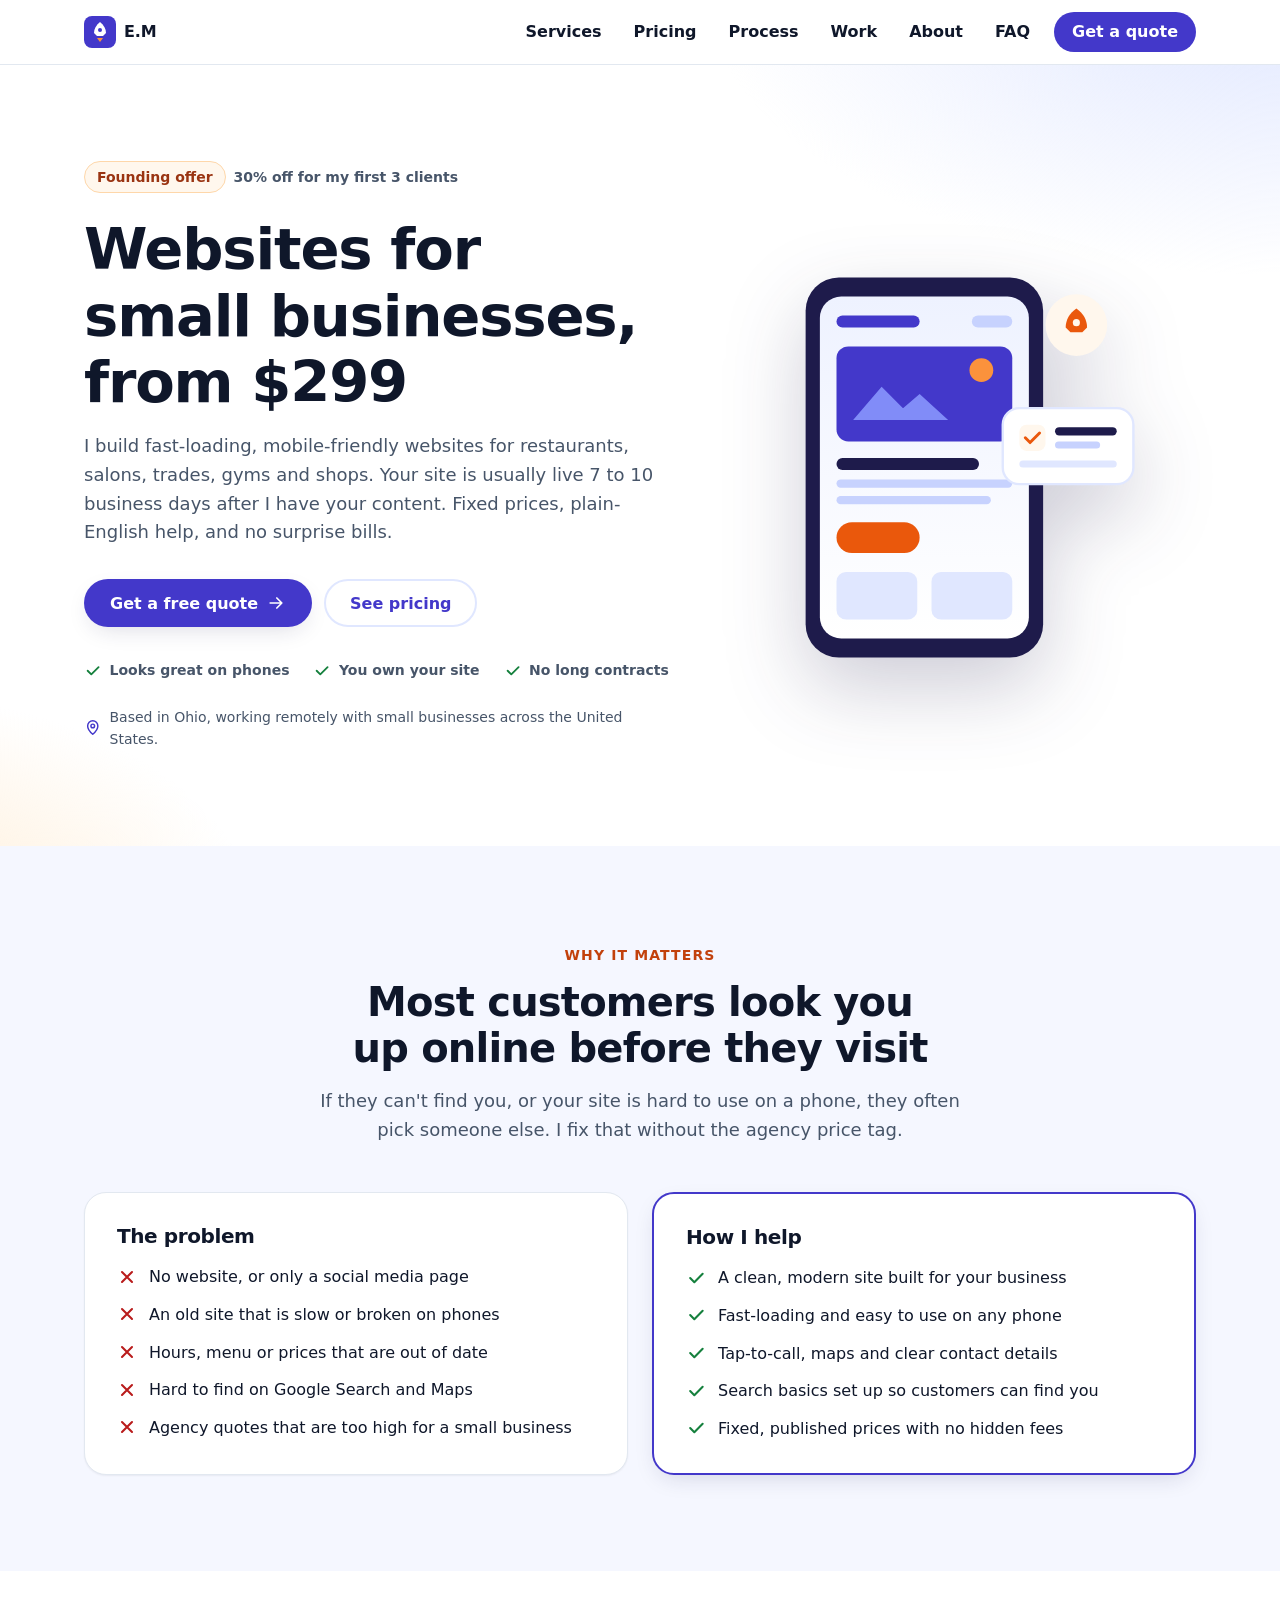
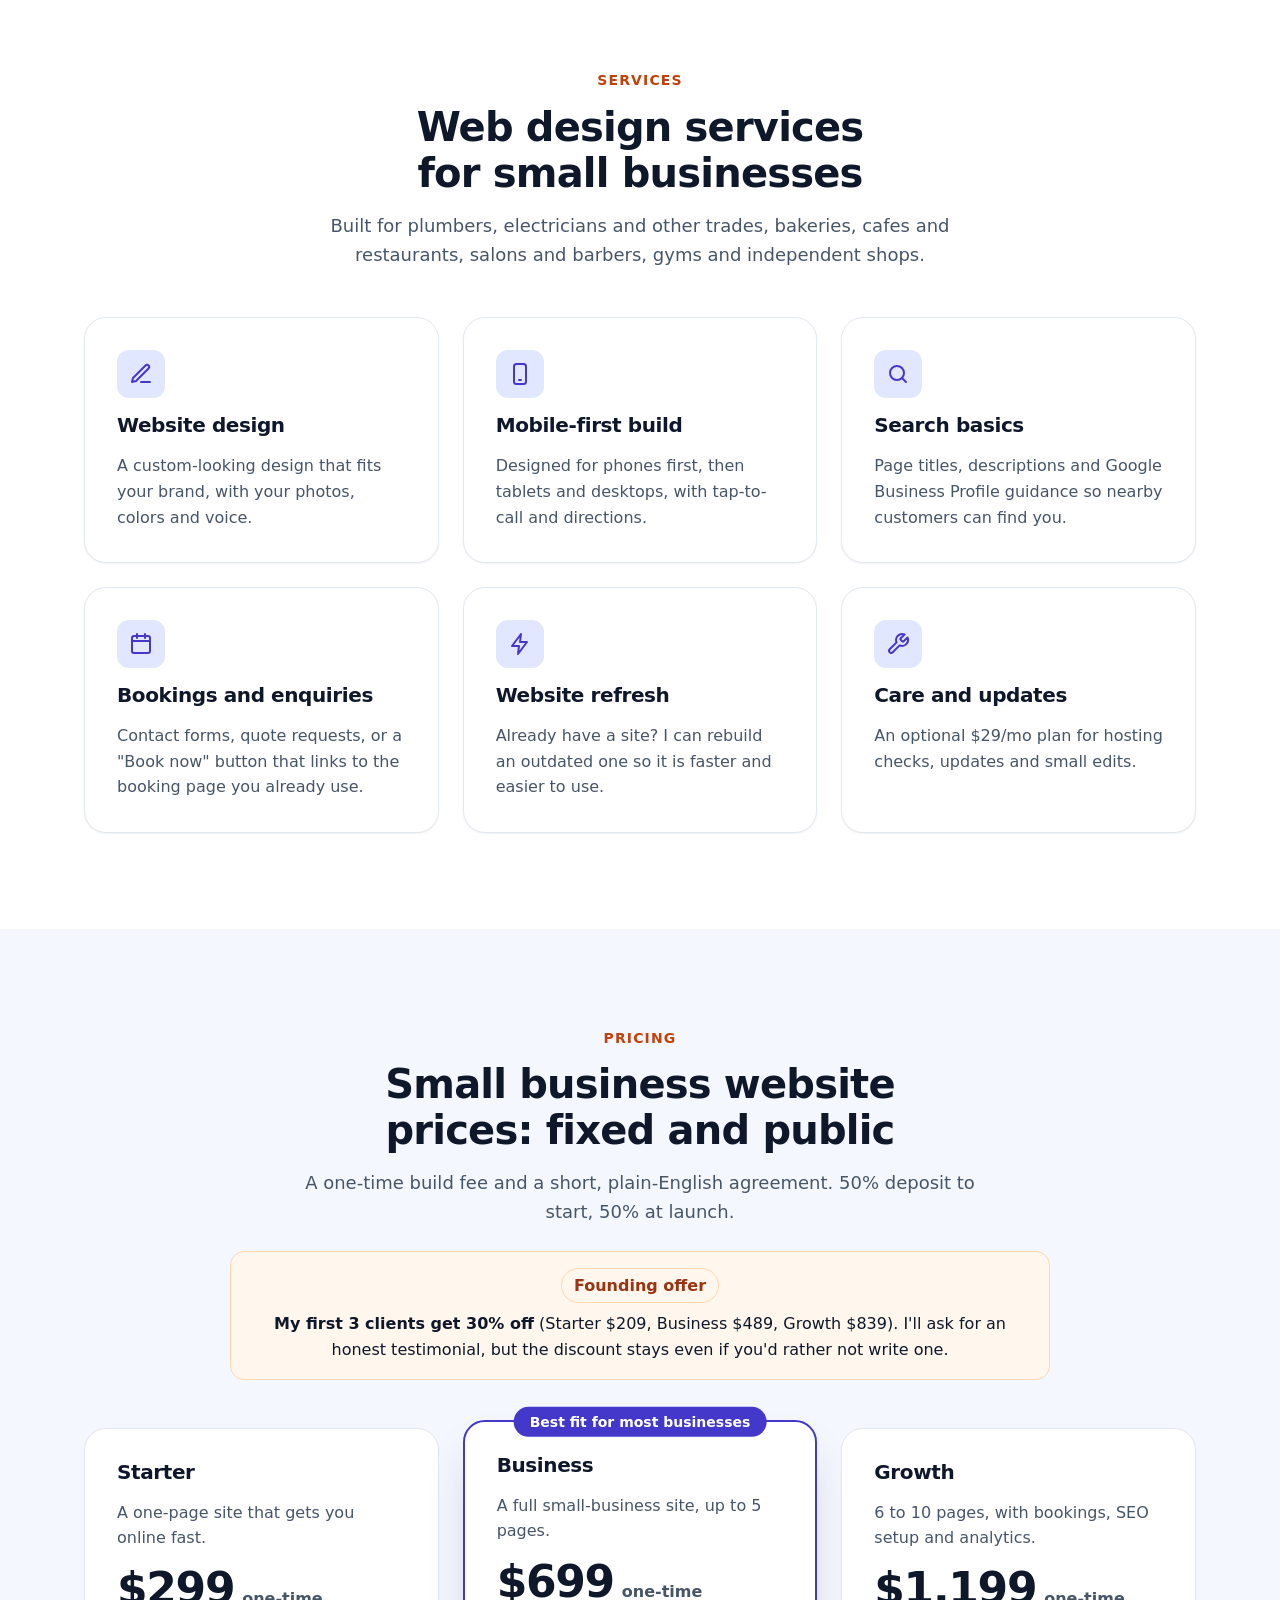
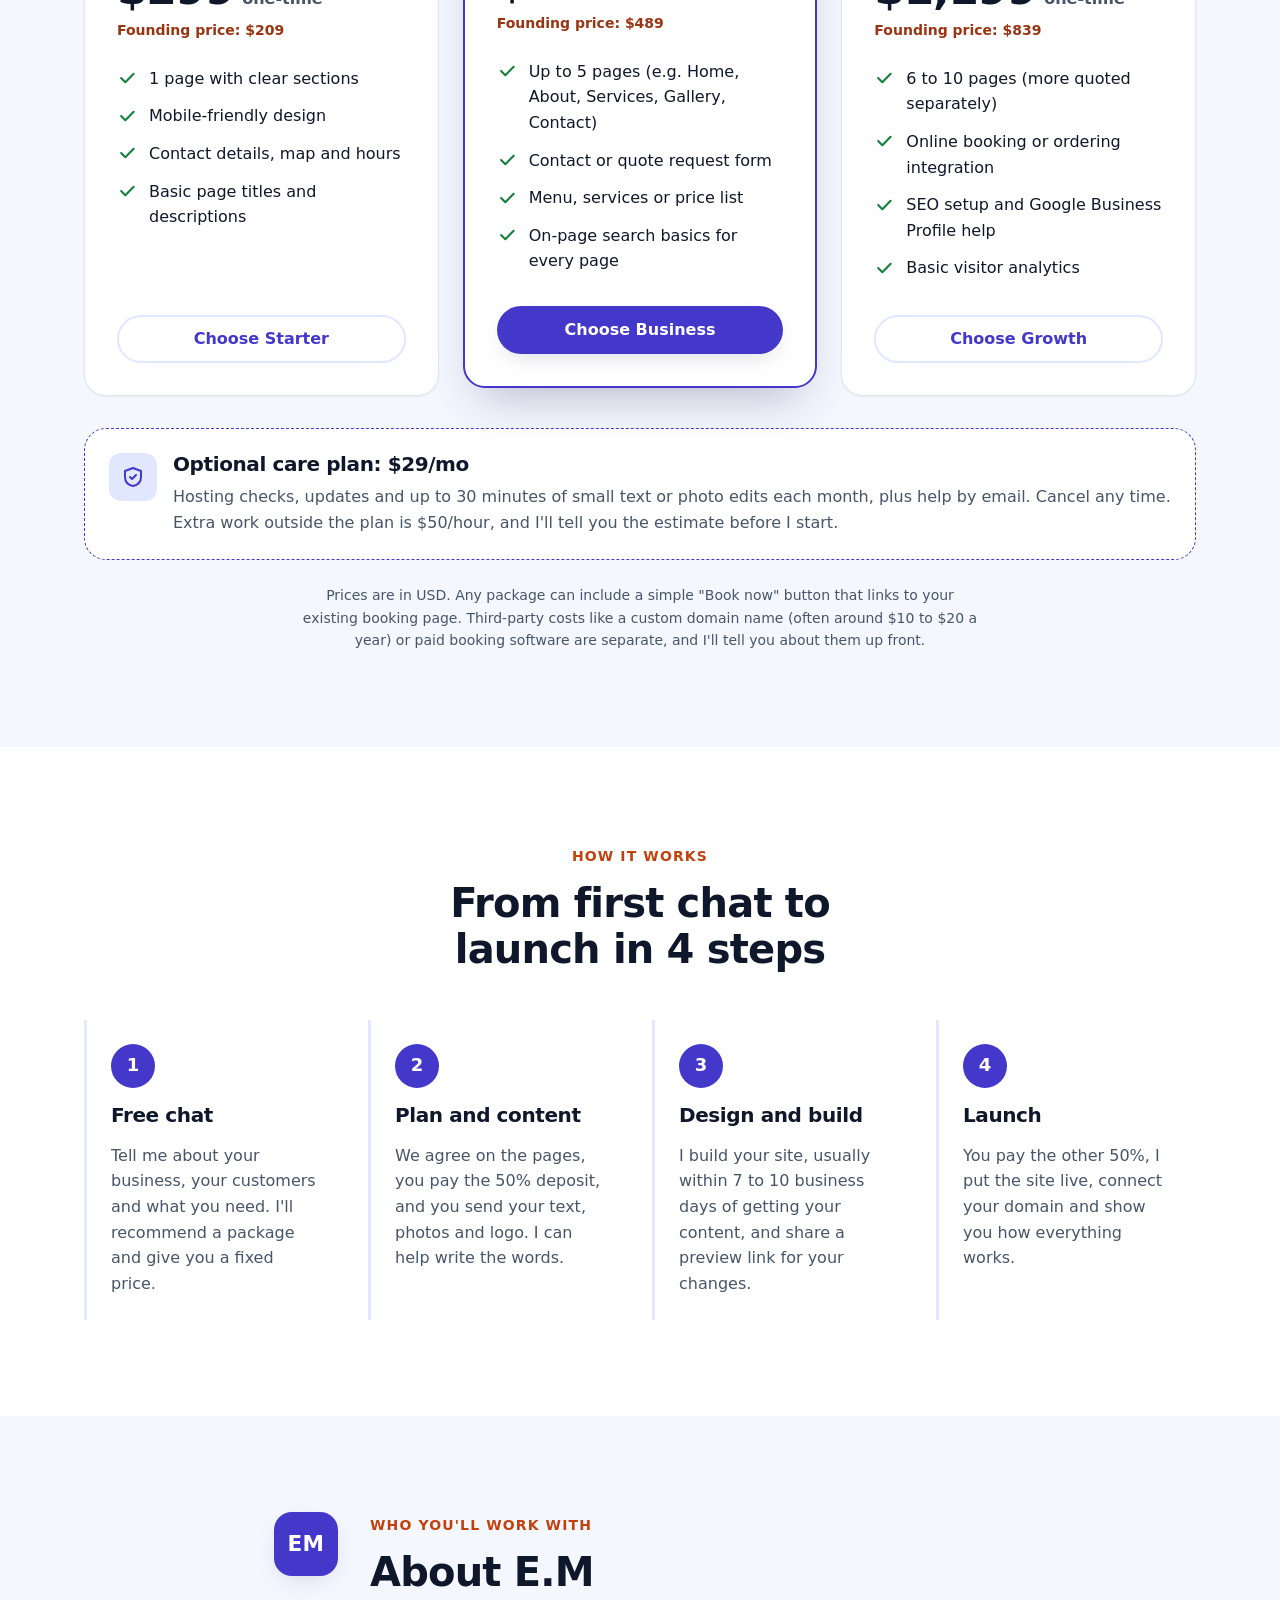
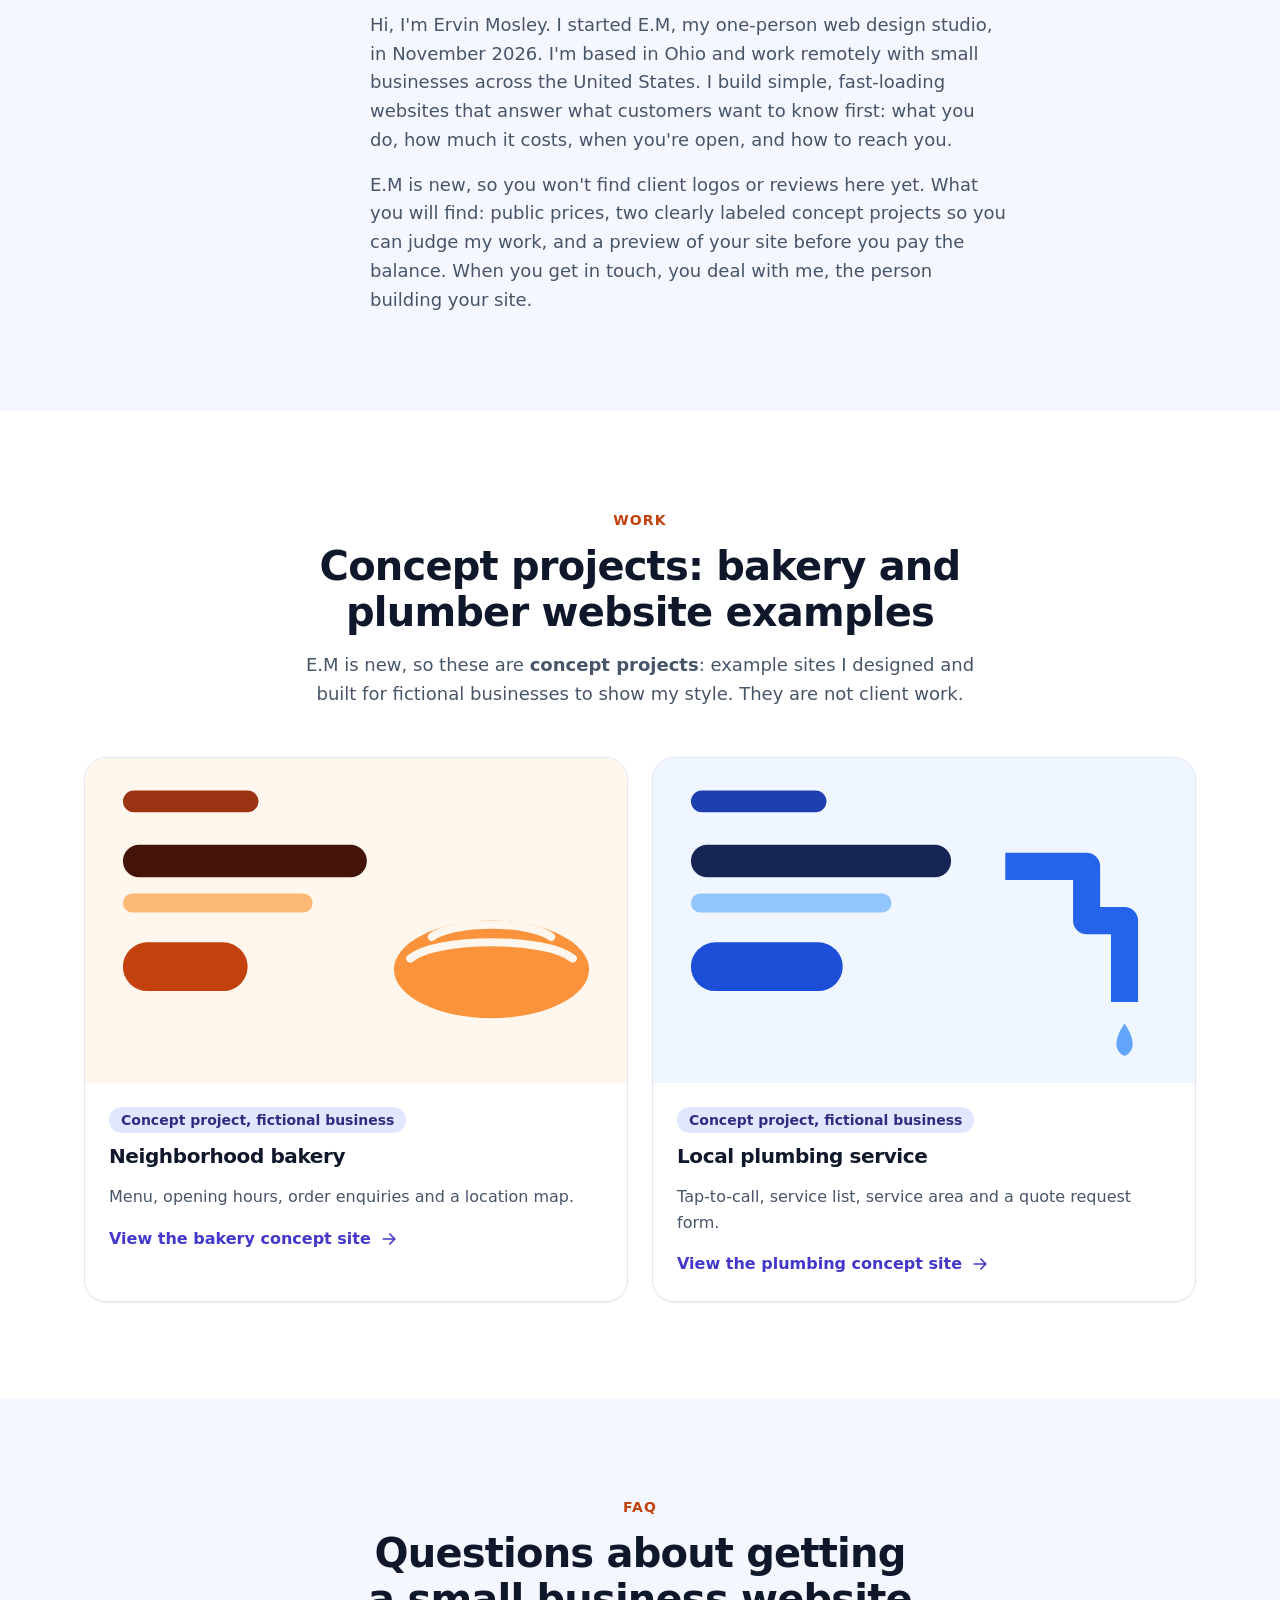
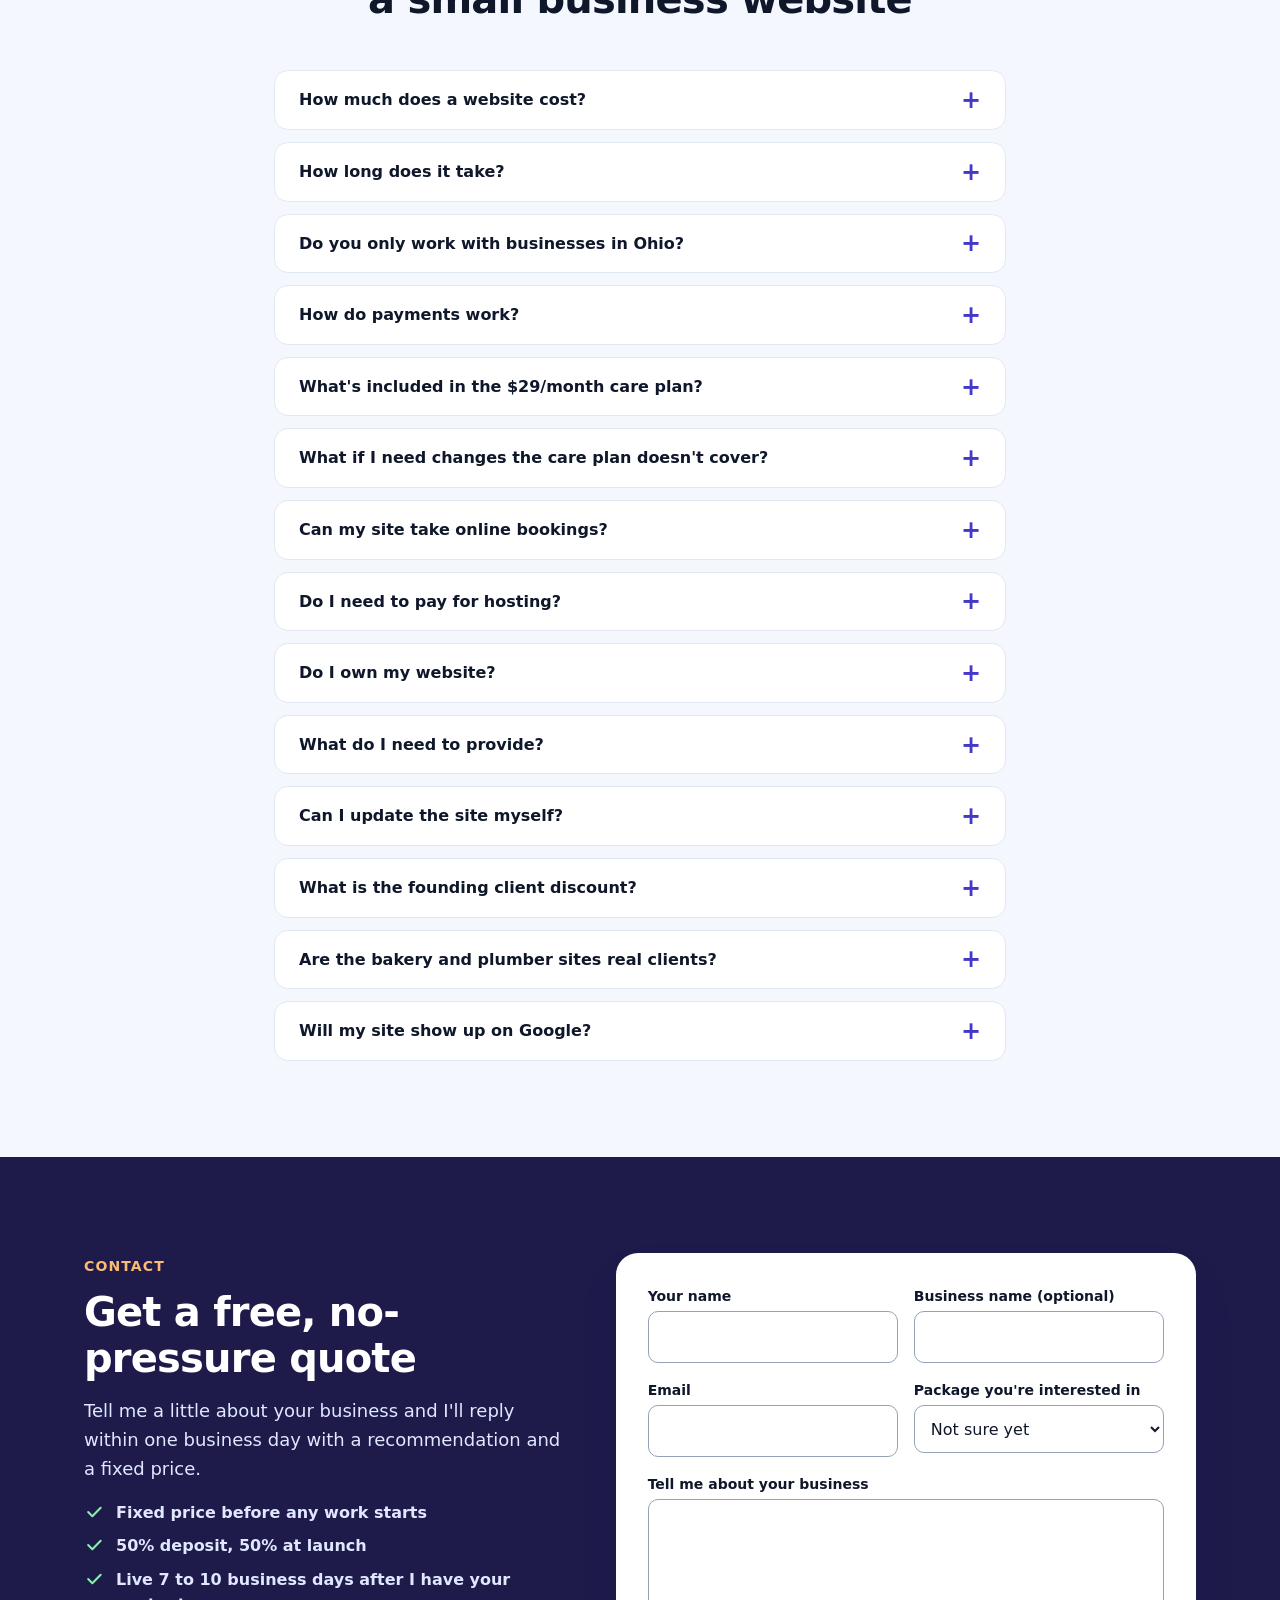
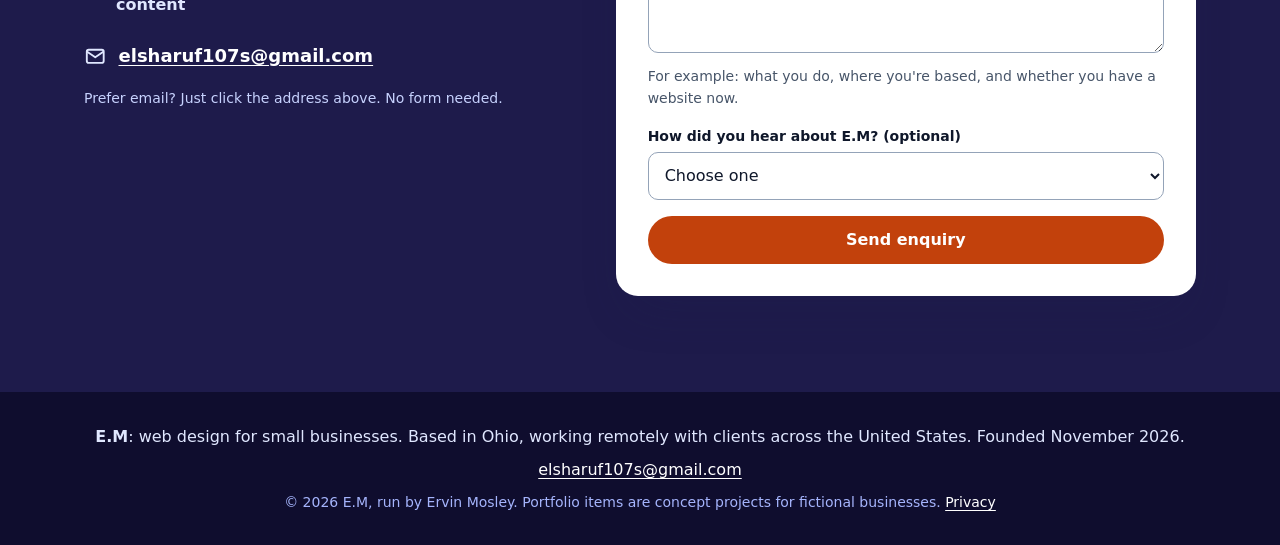
==== commit 3a8501bf: "Serve the United States, add founding date Co-Authored-By: Claude Opus 5.5 <noreply@anthropic.com>" ====
--- a/index.html
+++ b/index.html
@@ -40,7 +40,7 @@
   <meta http-equiv="Content-Security-Policy" content="default-src 'none'; script-src 'self' 'sha256-Du+OJKJSbdUgz5nrHeWWINvez6XKDDU/tyj/5c2uvwo='; style-src 'self' 'unsafe-inline'; img-src 'self' data:; form-action https://formspree.io; base-uri 'none'; object-src 'none'">
   <meta name="referrer" content="strict-origin-when-cross-origin">
   <title>Small Business Websites from $299 | E.M Web Design</title>
-  <meta name="description" content="Fast-loading, mobile-friendly websites for small businesses anywhere, from a one-person studio based in Ohio. Fixed prices from $299. First 3 clients get 30% off.">
+  <meta name="description" content="Fast-loading, mobile-friendly websites for small businesses across the United States, from a one-person studio based in Ohio. Fixed prices from $299. First 3 clients get 30% off.">
   <meta name="author" content="Ervin Mosley">
   <meta name="theme-color" content="#312e81">
   <link rel="canonical" href="https://elsharuf107s-ux.github.io/em-webdev/">
@@ -49,7 +49,7 @@
   <meta property="og:type" content="website">
   <meta property="og:site_name" content="E.M">
   <meta property="og:title" content="E.M | Websites for Small Businesses, from $299">
-  <meta property="og:description" content="Fast-loading, mobile-friendly websites for small businesses. Fixed, published prices from $299. Based in Ohio, working with clients anywhere.">
+  <meta property="og:description" content="Fast-loading, mobile-friendly websites for small businesses. Fixed, published prices from $299. Based in Ohio, working with clients across the United States.">
   <meta property="og:url" content="https://elsharuf107s-ux.github.io/em-webdev/">
   <meta property="og:locale" content="en_US">
   <meta property="og:image" content="https://elsharuf107s-ux.github.io/em-webdev/og-image.png">
@@ -77,7 +77,7 @@
         "@type": "ProfessionalService",
         "@id": "https://elsharuf107s-ux.github.io/em-webdev/#business",
         "name": "E.M",
-        "description": "One-person web design studio based in Ohio, building fast-loading, mobile-friendly websites for small businesses anywhere.",
+        "description": "One-person web design studio based in Ohio, building fast-loading, mobile-friendly websites for small businesses across the United States.",
         "url": "https://elsharuf107s-ux.github.io/em-webdev/",
         "email": "elsharuf107s@gmail.com",
         "image": "https://elsharuf107s-ux.github.io/em-webdev/og-image.png",
@@ -91,7 +91,8 @@
           "@type": "Place",
           "name": "Ohio, United States"
         },
-        "areaServed": "Worldwide (remote)",
+        "areaServed": { "@type": "Country", "name": "United States" },
+        "foundingDate": "2026-11",
         "knowsAbout": [
           "Web design",
           "Responsive web design",
@@ -208,7 +209,7 @@
             "name": "Do you only work with businesses in Ohio?",
             "acceptedAnswer": {
               "@type": "Answer",
-              "text": "No. I'm based in Ohio and work remotely with small businesses anywhere. Everything can be done by email, or by video call if you'd like to talk it through."
+              "text": "No. I'm based in Ohio and work remotely with small businesses across the United States. Everything can be done by email, or by video call if you'd like to talk it through."
             }
           },
           {
@@ -369,7 +370,7 @@
             <li><svg class="icon" aria-hidden="true"><use href="#i-check"/></svg> You own your site</li>
             <li><svg class="icon" aria-hidden="true"><use href="#i-check"/></svg> No long contracts</li>
           </ul>
-          <p class="hero-location"><svg class="icon" aria-hidden="true"><use href="#i-pin"/></svg> Based in Ohio, working remotely with small businesses anywhere.</p>
+          <p class="hero-location"><svg class="icon" aria-hidden="true"><use href="#i-pin"/></svg> Based in Ohio, working remotely with small businesses across the United States.</p>
         </div>
 
         <!-- Decorative illustration: a phone showing a mock local business site -->
@@ -600,7 +601,7 @@
           <div>
             <p class="kicker">Who you'll work with</p>
             <h2 id="about-title">About E.M</h2>
-            <p>Hi, I'm Ervin Mosley. E.M is my one-person web design studio. I'm based in Ohio and work remotely with small businesses anywhere. I build simple, fast-loading websites that answer what customers want to know first: what you do, how much it costs, when you're open, and how to reach you.</p>
+            <p>Hi, I'm Ervin Mosley. I started E.M, my one-person web design studio, in November 2026. I'm based in Ohio and work remotely with small businesses across the United States. I build simple, fast-loading websites that answer what customers want to know first: what you do, how much it costs, when you're open, and how to reach you.</p>
             <p>E.M is new, so you won't find client logos or reviews here yet. What you will find: public prices, two clearly labeled concept projects so you can judge my work, and a preview of your site before you pay the balance. When you get in touch, you deal with me, the person building your site.</p>
           </div>
         </div>
@@ -677,7 +678,7 @@
           </details>
           <details>
             <summary>Do you only work with businesses in Ohio?</summary>
-            <p>No. I'm based in Ohio and work remotely with small businesses anywhere. Everything can be done by email, or by video call if you'd like to talk it through.</p>
+            <p>No. I'm based in Ohio and work remotely with small businesses across the United States. Everything can be done by email, or by video call if you'd like to talk it through.</p>
           </details>
           <details>
             <summary>How do payments work?</summary>
@@ -805,7 +806,7 @@
 
   <footer class="site-footer">
     <div class="container footer-inner">
-      <p><strong data-edit="business-name">E.M</strong>: web design for small businesses. Based in Ohio, working remotely with clients anywhere.</p>
+      <p><strong data-edit="business-name">E.M</strong>: web design for small businesses. Based in Ohio, working remotely with clients across the United States. Founded November 2026.</p>
       <p><a href="mailto:elsharuf107s@gmail.com" data-edit="email">elsharuf107s@gmail.com</a></p>
       <p class="footer-small">&copy; <span id="year">2026</span> E.M, run by Ervin Mosley. Portfolio items are concept projects for fictional businesses. <a href="privacy.html">Privacy</a></p>
     </div>
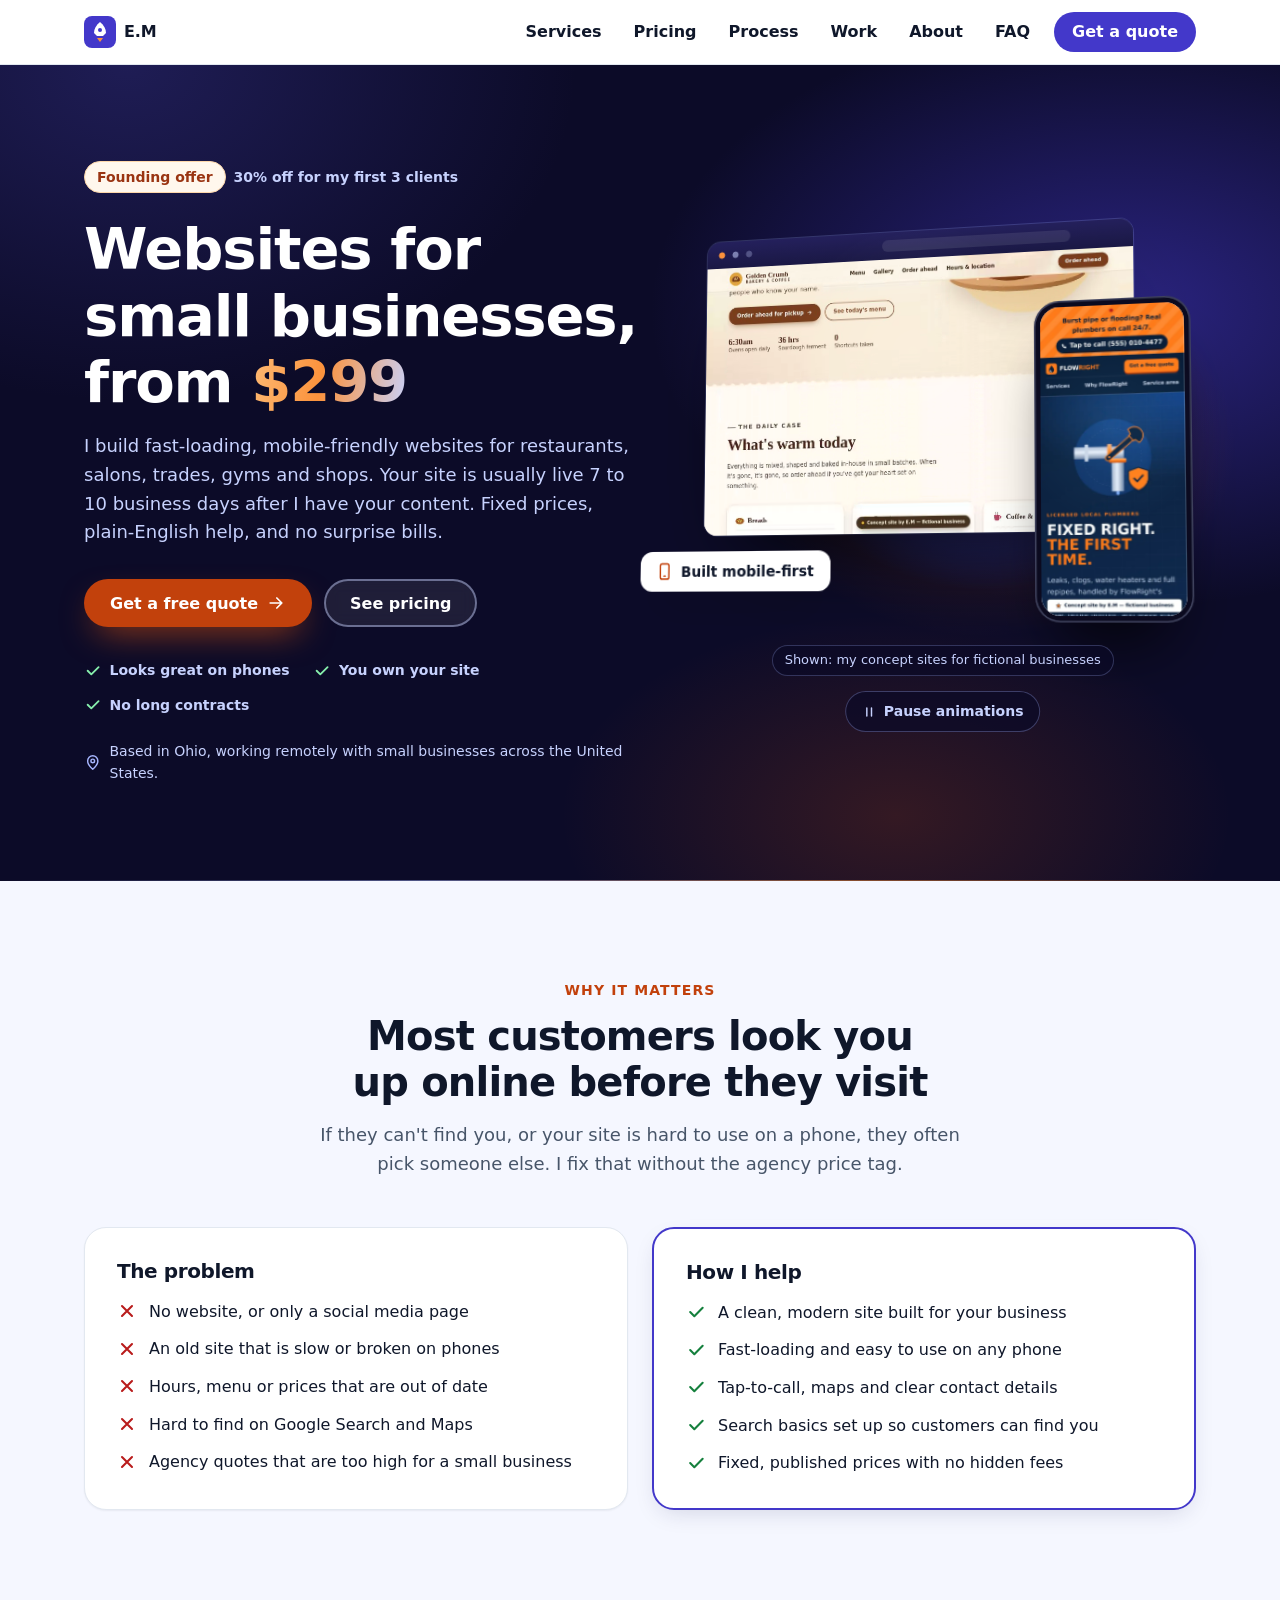
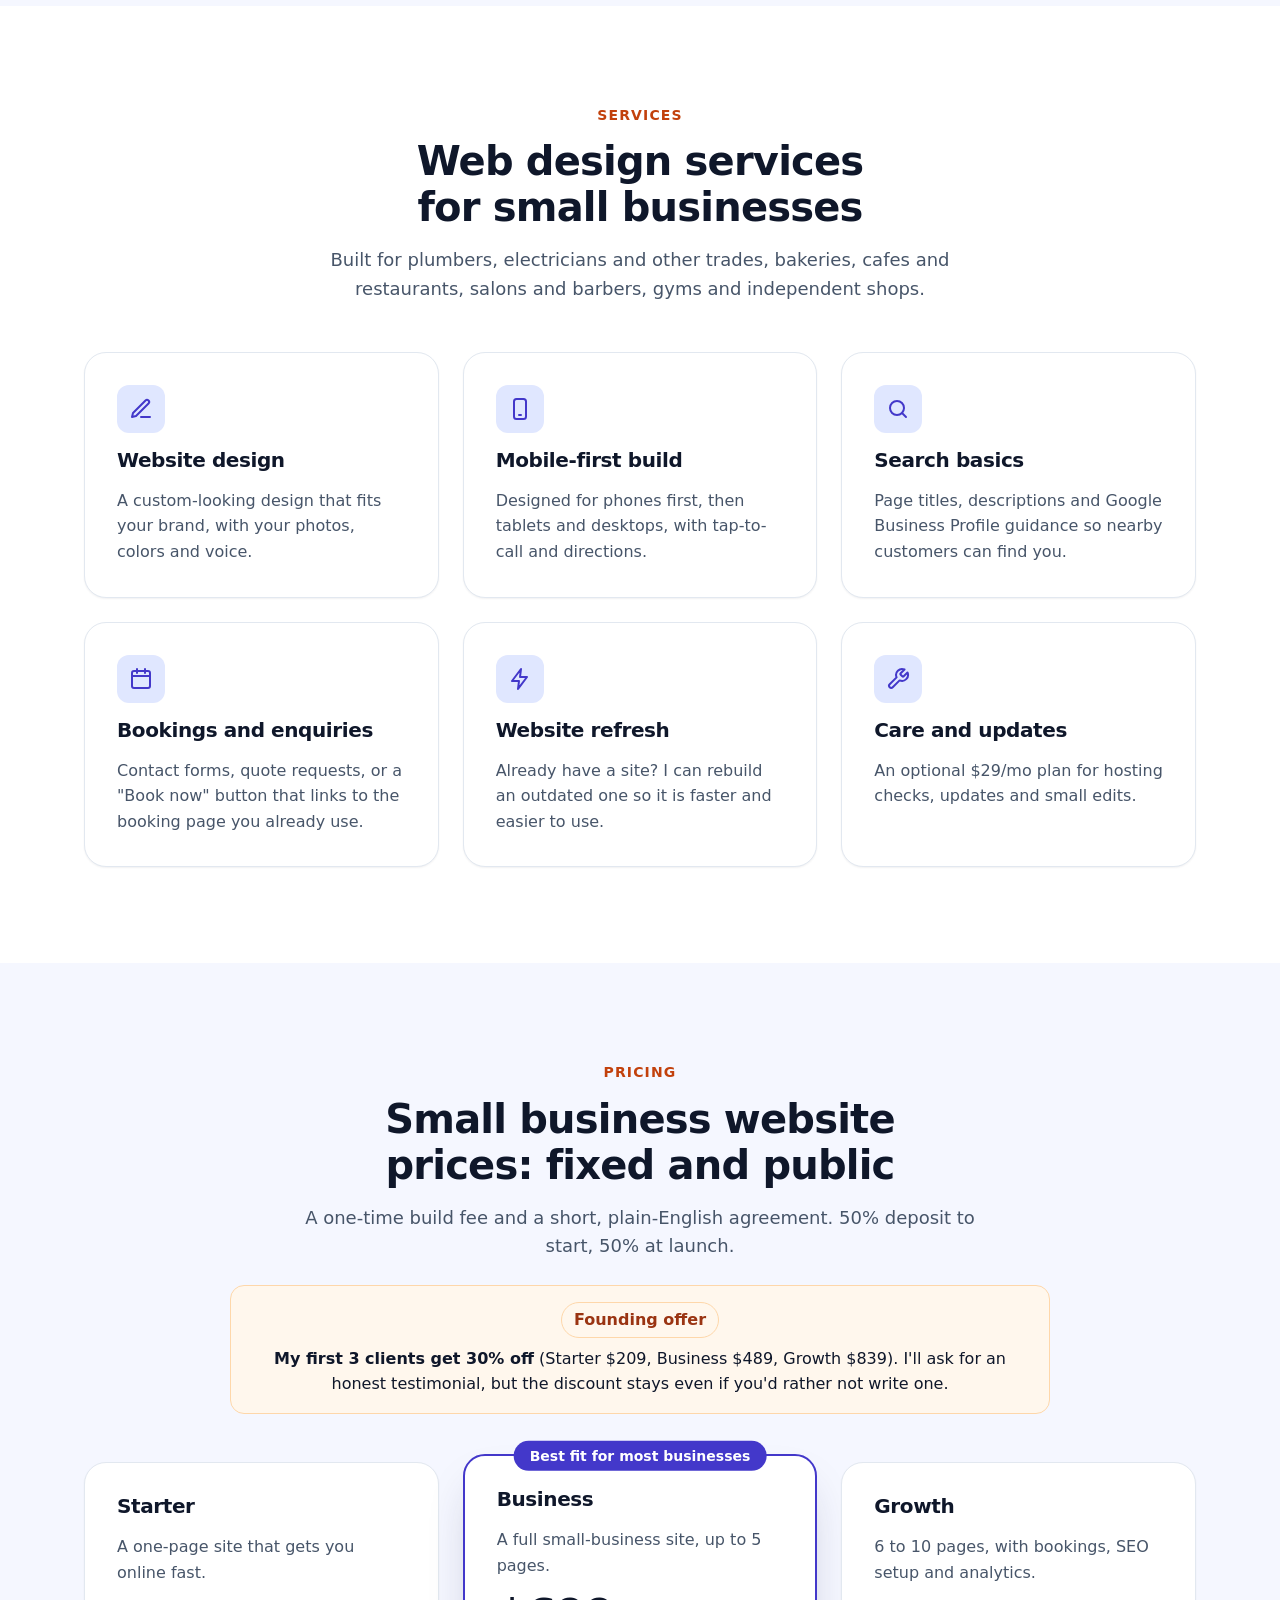
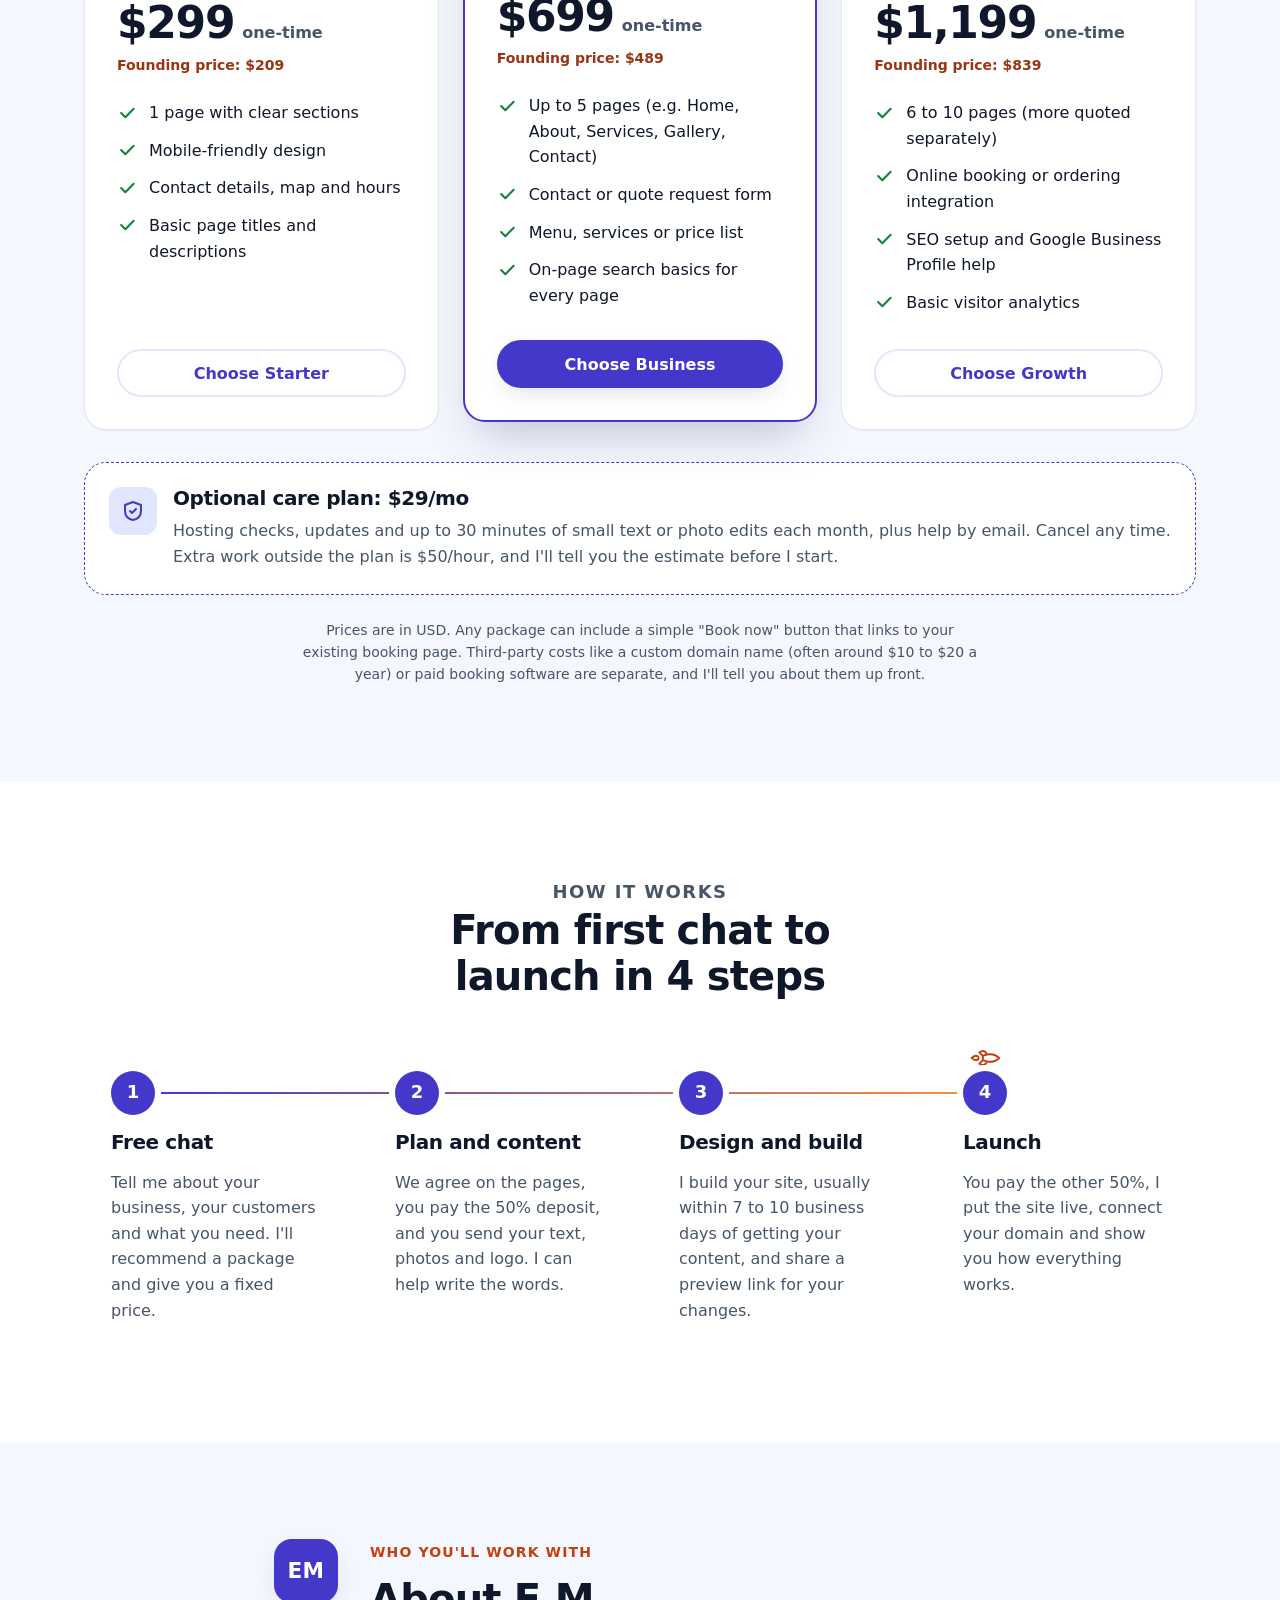
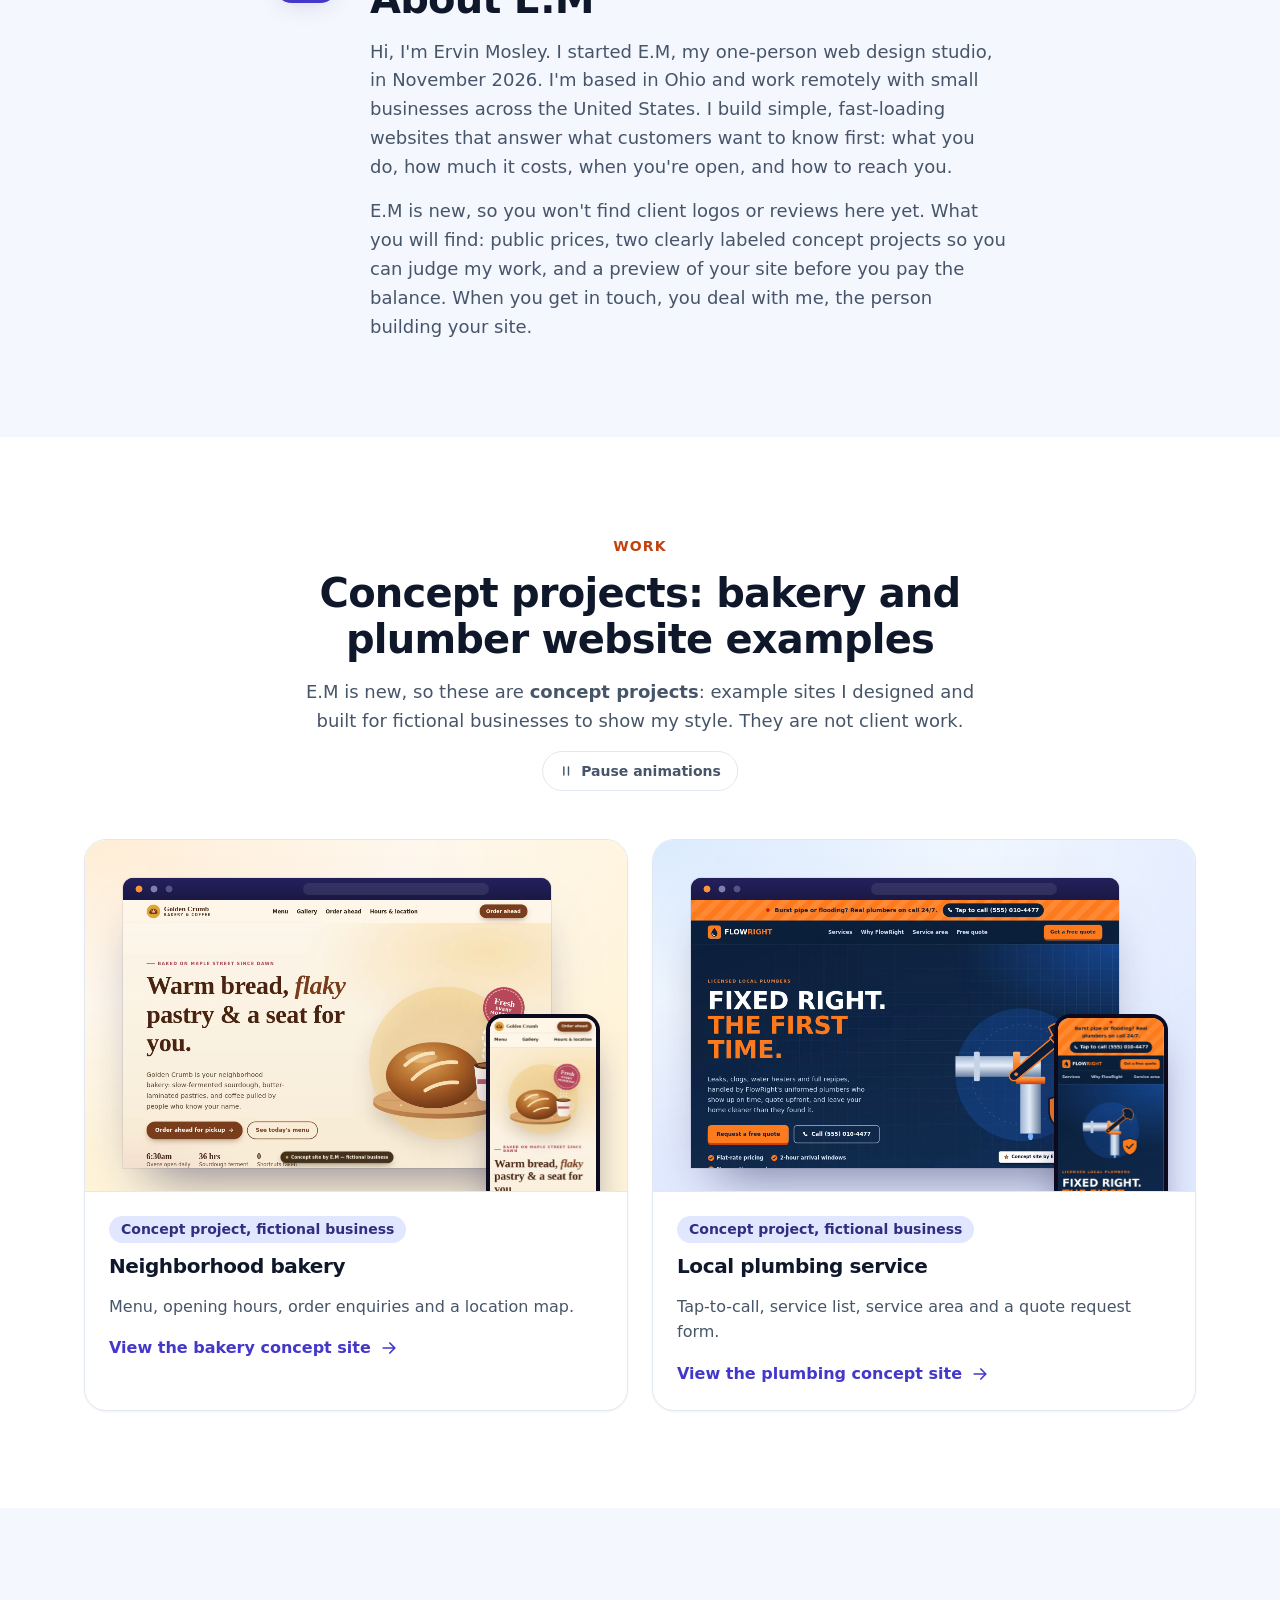
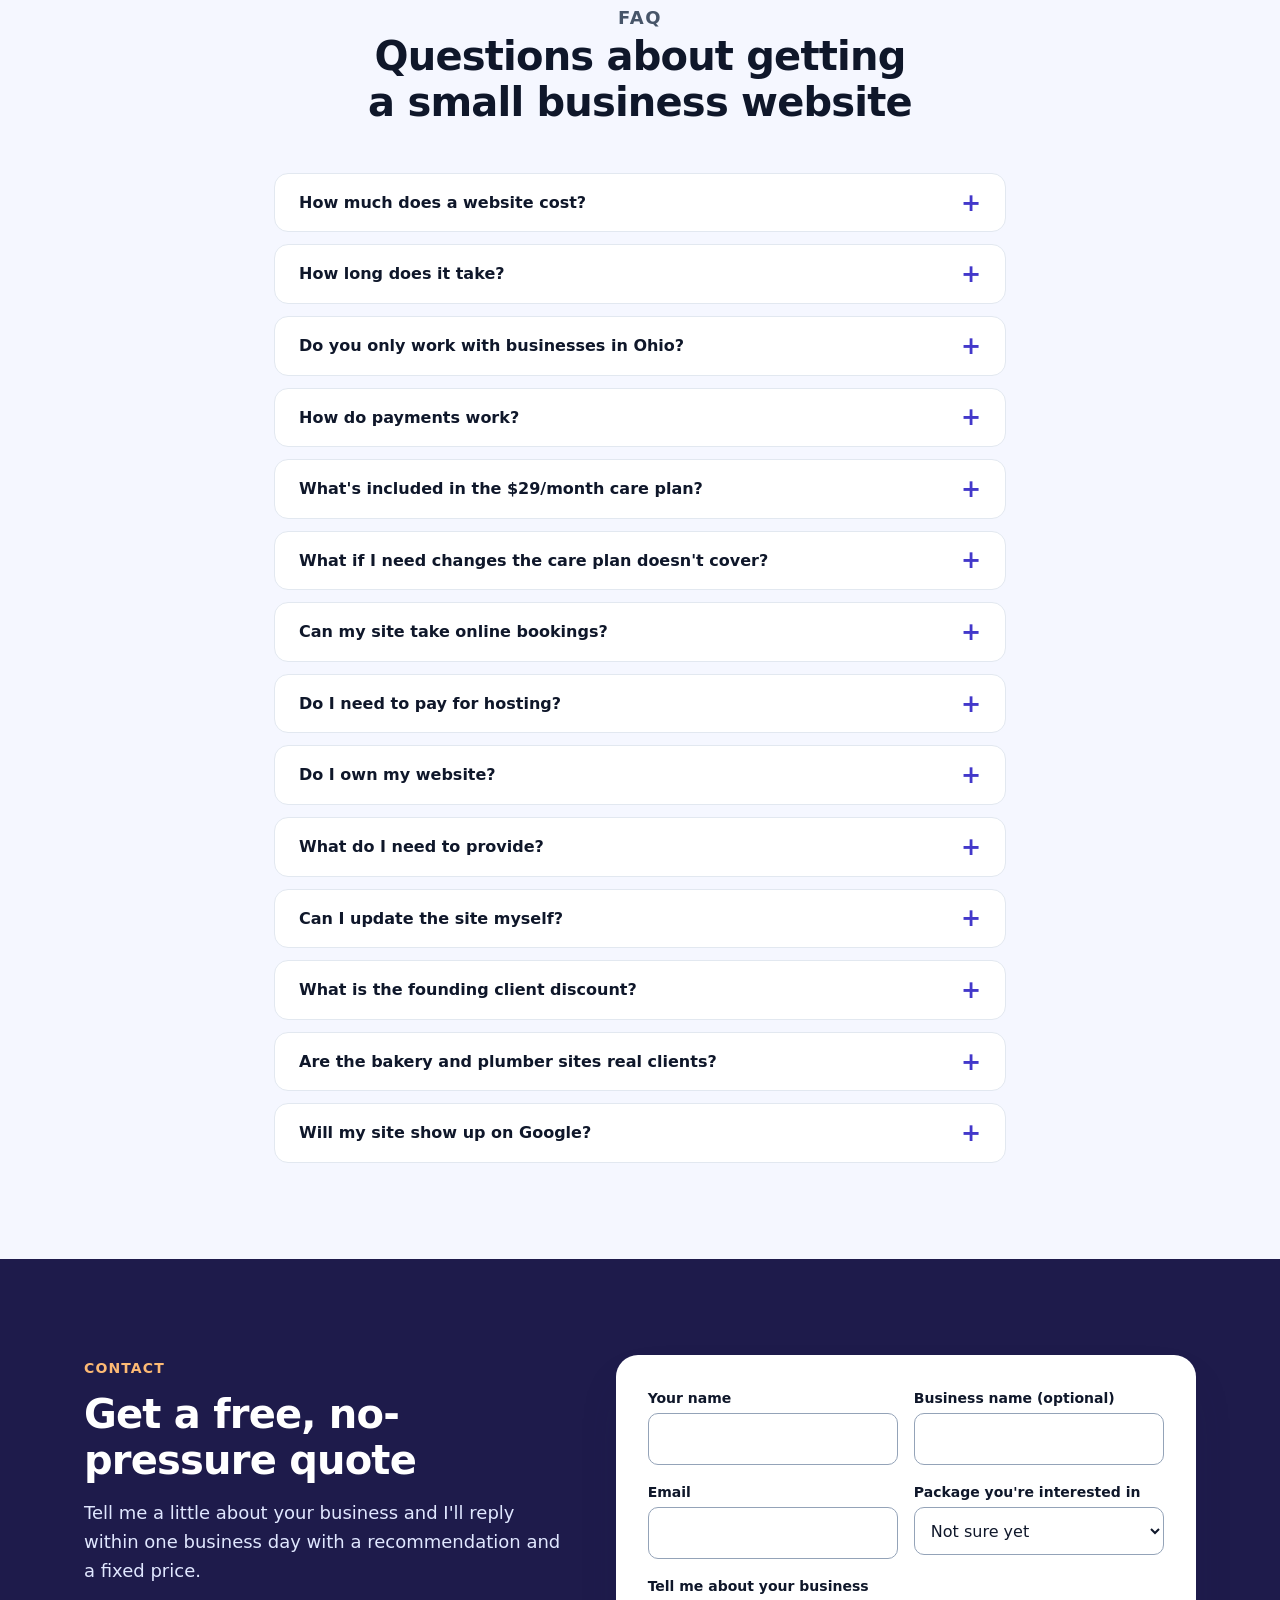
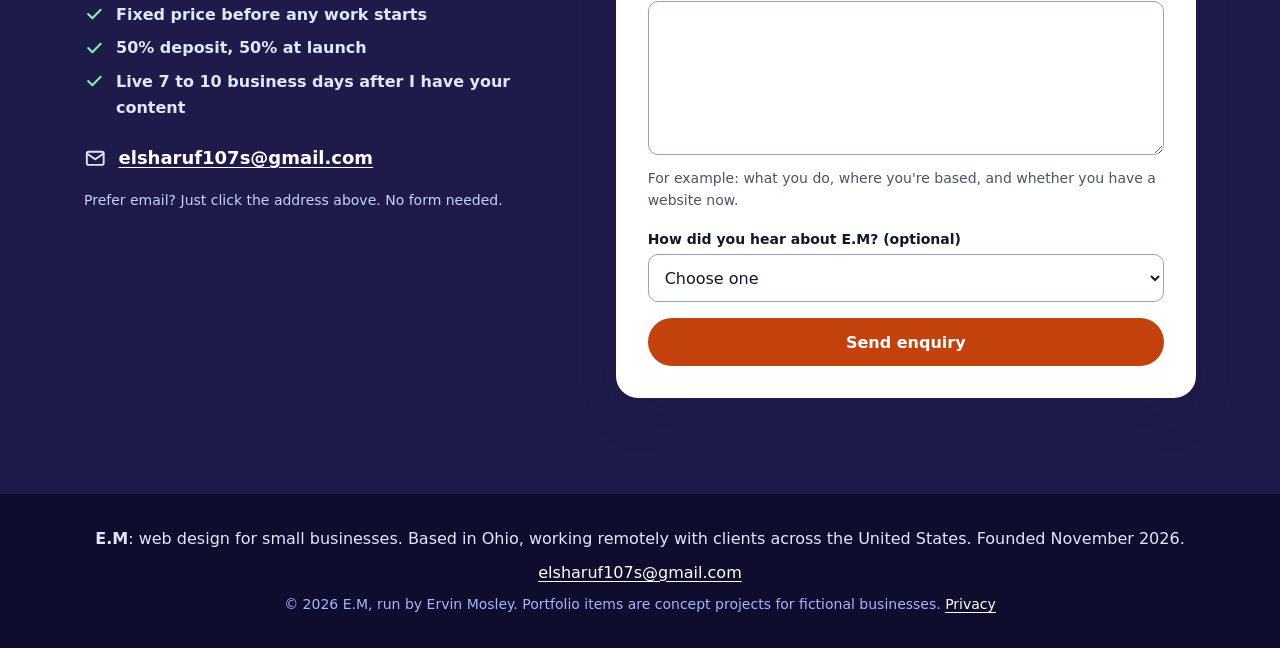
==== commit ac8dce3a: "WebGL hero, real concept-site media, scroll motion, accessible fallbacks Co-Authored-By: Claude Opus" ====
--- a/index.html
+++ b/index.html
@@ -29,6 +29,14 @@
                     script later, it will be blocked until you add its address
                     there. If you change the one-line inline script in <head>,
                     its sha256 hash in that line must be updated too.
+                    "media-src 'self'" is what lets the demo videos play.
+  - Visual effects: assets/js/fx.js (scroll reveals, 3D tilt, lazy videos,
+                    the "Pause animations" buttons) and assets/js/gl.js (the two
+                    WebGL backgrounds). Screenshots and videos of the concept
+                    sites are in assets/media/; re-capture them if those sites
+                    change. To switch every effect off, delete the
+                    <script type="module" src="assets/js/fx.js"> line: the page
+                    still works and shows still images instead.
 
   Every editable value is tagged data-edit="..." so you can find it quickly.
   ================================================================
@@ -37,7 +45,7 @@
 <head>
   <meta charset="utf-8">
   <meta name="viewport" content="width=device-width, initial-scale=1">
-  <meta http-equiv="Content-Security-Policy" content="default-src 'none'; script-src 'self' 'sha256-Du+OJKJSbdUgz5nrHeWWINvez6XKDDU/tyj/5c2uvwo='; style-src 'self' 'unsafe-inline'; img-src 'self' data:; form-action https://formspree.io; base-uri 'none'; object-src 'none'">
+  <meta http-equiv="Content-Security-Policy" content="default-src 'none'; script-src 'self' 'sha256-Du+OJKJSbdUgz5nrHeWWINvez6XKDDU/tyj/5c2uvwo='; style-src 'self' 'unsafe-inline'; img-src 'self' data:; media-src 'self'; form-action https://formspree.io; base-uri 'none'; object-src 'none'">
   <meta name="referrer" content="strict-origin-when-cross-origin">
   <title>Small Business Websites from $299 | E.M Web Design</title>
   <meta name="description" content="Fast-loading, mobile-friendly websites for small businesses across the United States, from a one-person studio based in Ohio. Fixed prices from $299. First 3 clients get 30% off.">
@@ -68,6 +76,7 @@
   <script>document.documentElement.classList.add('js')</script>
   <link rel="stylesheet" href="styles.css">
   <script src="script.js" defer></script>
+  <script type="module" src="assets/js/fx.js"></script>
 
   <script type="application/ld+json">
   {
@@ -327,6 +336,7 @@
   </svg>
 
   <header class="site-header">
+    <span class="scroll-progress" aria-hidden="true"></span>
     <div class="container header-inner">
       <a class="brand" href="#top" aria-label="E.M, back to top">
         <svg class="brand-mark" viewBox="0 0 32 32" aria-hidden="true" focusable="false"><rect width="32" height="32" rx="8" fill="currentColor"/><path d="M16 6c4 3 6 7 6 11l-3 3h-6l-3-3c0-4 2-8 6-11z" fill="#fff"/><circle cx="16" cy="14" r="2" fill="currentColor"/><path d="M13 22l3 4 3-4z" fill="#fb923c"/></svg>
@@ -362,7 +372,7 @@
           <h1 id="hero-title">Websites for small businesses, from <span data-edit="price">$299</span></h1>
           <p class="lead">I build fast-loading, mobile-friendly websites for restaurants, salons, trades, gyms and shops. Your site is usually live 7 to 10 business days after I have your content. Fixed prices, plain-English help, and no surprise bills.</p>
           <div class="hero-actions">
-            <a class="btn btn-primary" href="#contact">Get a free quote <svg class="icon" aria-hidden="true"><use href="#i-arrow"/></svg></a>
+            <a class="btn btn-accent btn-glow" href="#contact">Get a free quote <svg class="icon" aria-hidden="true"><use href="#i-arrow"/></svg></a>
             <a class="btn btn-ghost" href="#pricing">See pricing</a>
           </div>
           <ul class="hero-points" aria-label="What is included">
@@ -373,46 +383,30 @@
           <p class="hero-location"><svg class="icon" aria-hidden="true"><use href="#i-pin"/></svg> Based in Ohio, working remotely with small businesses across the United States.</p>
         </div>
 
-        <!-- Decorative illustration: a phone showing a mock local business site -->
-        <div class="hero-art" aria-hidden="true">
-          <svg viewBox="0 0 320 380" focusable="false">
-            <defs>
-              <linearGradient id="g-screen" x1="0" y1="0" x2="0" y2="1">
-                <stop offset="0" stop-color="#eef2ff"/><stop offset="1" stop-color="#fff"/>
-              </linearGradient>
-            </defs>
-            <rect x="30" y="40" width="200" height="320" rx="28" fill="#1e1b4b"/>
-            <rect x="42" y="56" width="176" height="288" rx="18" fill="url(#g-screen)"/>
-            <rect x="56" y="72" width="70" height="10" rx="5" fill="#4338ca"/>
-            <rect x="170" y="72" width="34" height="10" rx="5" fill="#c7d2fe"/>
-            <rect x="56" y="98" width="148" height="80" rx="10" fill="#4338ca"/>
-            <path d="M70 160l24-28 18 18 14-12 24 22z" fill="#818cf8"/>
-            <circle cx="178" cy="118" r="10" fill="#fb923c"/>
-            <rect x="56" y="192" width="120" height="10" rx="5" fill="#1e1b4b"/>
-            <rect x="56" y="210" width="148" height="7" rx="3.5" fill="#c7d2fe"/>
-            <rect x="56" y="224" width="130" height="7" rx="3.5" fill="#c7d2fe"/>
-            <rect x="56" y="246" width="70" height="26" rx="13" fill="#ea580c"/>
-            <rect x="56" y="288" width="68" height="40" rx="8" fill="#e0e7ff"/>
-            <rect x="136" y="288" width="68" height="40" rx="8" fill="#e0e7ff"/>
-            <g class="float-card">
-              <g transform="translate(196 150)">
-                <rect width="110" height="64" rx="14" fill="#fff" stroke="#e0e7ff" stroke-width="2"/>
-                <rect x="14" y="14" width="22" height="22" rx="6" fill="#fff7ed"/>
-                <path d="M19 25l4 4 8-8" fill="none" stroke="#ea580c" stroke-width="2.5" stroke-linecap="round" stroke-linejoin="round"/>
-                <rect x="44" y="16" width="52" height="7" rx="3.5" fill="#1e1b4b"/>
-                <rect x="44" y="28" width="38" height="6" rx="3" fill="#c7d2fe"/>
-                <rect x="14" y="44" width="82" height="6" rx="3" fill="#e0e7ff"/>
-              </g>
-            </g>
-            <g class="float-rocket">
-              <g transform="translate(232 54)">
-                <circle r="26" cx="26" cy="26" fill="#fff7ed"/>
-                <path d="M26 12c6 4 9 10 9 16l-4 4h-10l-4-4c0-6 3-12 9-16z" fill="#ea580c"/>
-                <circle cx="26" cy="24" r="3" fill="#fff7ed"/>
-              </g>
-            </g>
-          </svg>
-        </div>
+        <!-- Decorative: real screenshots of the two concept sites in a 3D device rig.
+             The WebGL background and the tilt are added by assets/js/fx.js; without
+             JS or WebGL this shows as a still image on a CSS gradient. -->
+        <figure class="hero-stage">
+          <div class="device-rig" aria-hidden="true">
+            <div class="device-browser">
+              <div class="browser-bar"><span class="browser-dots"></span><span class="browser-url"></span></div>
+              <div class="browser-screen">
+                <img src="assets/media/bakery-desktop-poster.webp" width="960" height="600" alt="" decoding="async" fetchpriority="low">
+                <video muted playsinline loop preload="none" poster="assets/media/bakery-desktop-poster.webp" data-src="assets/media/bakery-desktop.webm" tabindex="-1"></video>
+              </div>
+              <span class="device-glare"></span>
+            </div>
+            <div class="device-phone">
+              <div class="phone-screen"><img class="phone-pan" src="assets/media/plumber-mobile.webp" width="585" height="3300" alt="" decoding="async" fetchpriority="low"></div>
+              <span class="device-glare"></span>
+            </div>
+            <div class="device-chip">
+              <svg class="icon" aria-hidden="true"><use href="#i-phone"/></svg>
+              <span>Built mobile-first</span>
+            </div>
+          </div>
+          <figcaption class="stage-caption">Shown: my concept sites for fictional businesses</figcaption>
+        </figure>
       </div>
     </section>
 
@@ -568,6 +562,8 @@
           <p class="kicker">How it works</p>
           <h2 id="process-title">From first chat to launch in 4 steps</h2>
         </div>
+        <div class="steps-wrap">
+        <div class="steps-track" aria-hidden="true"><span class="steps-fill"></span><span class="steps-fly"><svg class="steps-rocket" viewBox="0 0 24 24" focusable="false"><use href="#i-rocket"/></svg></span></div>
         <ol class="steps">
           <li class="step">
             <span class="step-num" aria-hidden="true">1</span>
@@ -590,6 +586,7 @@
             <p>You pay the other 50%, I put the site live, connect your domain and show you how everything works.</p>
           </li>
         </ol>
+        </div>
       </div>
     </section>
 
@@ -618,17 +615,15 @@
         </div>
         <div class="work-grid">
           <a class="work-card" href="./portfolio/bakery/index.html">
-            <div class="work-thumb work-thumb-bakery" aria-hidden="true">
-              <svg viewBox="0 0 200 120" focusable="false">
-                <rect width="200" height="120" fill="#fff7ed"/>
-                <rect x="14" y="12" width="50" height="8" rx="4" fill="#9a3412"/>
-                <rect x="14" y="32" width="90" height="12" rx="6" fill="#431407"/>
-                <rect x="14" y="50" width="70" height="7" rx="3.5" fill="#fdba74"/>
-                <rect x="14" y="68" width="46" height="18" rx="9" fill="#c2410c"/>
-                <ellipse cx="150" cy="78" rx="36" ry="18" fill="#fb923c"/>
-                <path d="M120 74c10-8 50-8 60 0" stroke="#fff7ed" stroke-width="3" fill="none" stroke-linecap="round"/>
-                <path d="M128 66c8-6 36-6 44 0" stroke="#fff7ed" stroke-width="3" fill="none" stroke-linecap="round"/>
-              </svg>
+            <div class="work-thumb work-media work-media-bakery" aria-hidden="true">
+              <div class="media-browser">
+                <div class="browser-bar"><span class="browser-dots"></span><span class="browser-url"></span></div>
+                <div class="browser-screen">
+                  <img src="assets/media/bakery-desktop-poster.webp" width="960" height="600" alt="" loading="lazy" decoding="async">
+                  <video muted playsinline loop preload="none" poster="assets/media/bakery-desktop-poster.webp" data-src="assets/media/bakery-desktop.webm" tabindex="-1"></video>
+                </div>
+              </div>
+              <div class="media-phone"><div class="phone-screen"><img class="phone-pan" src="assets/media/bakery-mobile.webp" width="585" height="3300" alt="" loading="lazy" decoding="async"></div></div>
             </div>
             <div class="work-body">
               <p class="work-tag">Concept project, fictional business</p>
@@ -638,16 +633,15 @@
             </div>
           </a>
           <a class="work-card" href="./portfolio/plumber/index.html">
-            <div class="work-thumb work-thumb-plumber" aria-hidden="true">
-              <svg viewBox="0 0 200 120" focusable="false">
-                <rect width="200" height="120" fill="#eff6ff"/>
-                <rect x="14" y="12" width="50" height="8" rx="4" fill="#1e40af"/>
-                <rect x="14" y="32" width="96" height="12" rx="6" fill="#172554"/>
-                <rect x="14" y="50" width="74" height="7" rx="3.5" fill="#93c5fd"/>
-                <rect x="14" y="68" width="56" height="18" rx="9" fill="#1d4ed8"/>
-                <path d="M130 40h30v20h14v30" stroke="#2563eb" stroke-width="10" fill="none" stroke-linejoin="round"/>
-                <path d="M174 98c-4 6-4 10 0 12 4-2 4-6 0-12z" fill="#60a5fa"/>
-              </svg>
+            <div class="work-thumb work-media work-media-plumber" aria-hidden="true">
+              <div class="media-browser">
+                <div class="browser-bar"><span class="browser-dots"></span><span class="browser-url"></span></div>
+                <div class="browser-screen">
+                  <img src="assets/media/plumber-desktop-poster.webp" width="960" height="600" alt="" loading="lazy" decoding="async">
+                  <video muted playsinline loop preload="none" poster="assets/media/plumber-desktop-poster.webp" data-src="assets/media/plumber-desktop.webm" tabindex="-1"></video>
+                </div>
+              </div>
+              <div class="media-phone"><div class="phone-screen"><img class="phone-pan" src="assets/media/plumber-mobile.webp" width="585" height="3300" alt="" loading="lazy" decoding="async"></div></div>
             </div>
             <div class="work-body">
               <p class="work-tag">Concept project, fictional business</p>
--- a/styles.css
+++ b/styles.css
@@ -101,7 +101,7 @@
 .section-dark h2 { color: #fff; }
 
 .section-head { max-width: 680px; margin: 0 auto var(--s-12); text-align: center; }
-.section-head p:last-child { color: var(--c-ink-soft); font-size: var(--fs-lg); margin-bottom: 0; }
+.section-head p:last-of-type { color: var(--c-ink-soft); font-size: var(--fs-lg); margin-bottom: 0; }
 .kicker {
   display: inline-block; font-size: var(--fs-sm); font-weight: 700; text-transform: uppercase;
   letter-spacing: 0.08em; color: var(--c-accent); margin-bottom: var(--s-3);
@@ -190,20 +190,33 @@
   .site-nav a:not(.btn) { padding: var(--s-2); }
 }
 
-/* ---------- Hero ---------- */
+/* ---------- Hero (dark stage; WebGL field is layered in by assets/js/fx.js) ---------- */
 .hero {
+  position: relative; isolation: isolate;
   padding: var(--s-12) 0 var(--s-16);
+  color: #fff;
+  /* Static fallback that matches the shader palette (JS off, no WebGL, or before it starts) */
   background:
-    radial-gradient(60rem 30rem at 100% -10%, #e0e7ff 0%, transparent 60%),
-    radial-gradient(40rem 24rem at -10% 110%, #ffedd5 0%, transparent 60%),
-    var(--c-bg);
+    radial-gradient(48rem 30rem at 88% 30%, rgb(67 56 202 / 0.55) 0%, transparent 62%),
+    radial-gradient(30rem 18rem at 70% 92%, rgb(234 88 12 / 0.18) 0%, transparent 70%),
+    radial-gradient(40rem 30rem at 10% 0%, rgb(49 46 129 / 0.5) 0%, transparent 70%),
+    #0c0b28;
   overflow: hidden;
 }
-.hero-inner { display: grid; gap: var(--s-12); align-items: center; }
-.hero h1 { max-width: 16ch; }
+.hero::after { /* soft hand-off into the light section below */
+  content: ""; position: absolute; left: 0; right: 0; bottom: 0; height: 1px; z-index: 1;
+  background: linear-gradient(90deg, transparent, rgb(165 180 252 / 0.45), rgb(251 146 60 / 0.45), transparent);
+}
+.hero-inner { position: relative; z-index: 1; display: grid; gap: var(--s-12); align-items: center; }
+.hero h1 { max-width: 16ch; color: #fff; }
+.hero h1 [data-edit="price"] {
+  background: linear-gradient(100deg, #fdba74 0%, #fb923c 45%, #c7d2fe 100%);
+  -webkit-background-clip: text; background-clip: text; color: transparent;
+}
+@media (forced-colors: active) { .hero h1 [data-edit="price"] { background: none; color: CanvasText; } }
 .eyebrow {
   display: flex; flex-wrap: wrap; align-items: center; gap: var(--s-2);
-  font-size: var(--fs-sm); font-weight: 600; color: var(--c-ink-soft); margin-bottom: var(--s-6);
+  font-size: var(--fs-sm); font-weight: 600; color: #c7d2fe; margin-bottom: var(--s-6);
 }
 .pill {
   display: inline-block; padding: var(--s-1) var(--s-3); border-radius: 999px;
@@ -212,31 +225,31 @@
 }
 .lead { font-size: var(--fs-lg); color: var(--c-ink-soft); max-width: 56ch; }
 .lead strong { color: var(--c-ink); }
+.hero .lead { color: #c7d2fe; }
 .hero-actions { display: flex; flex-wrap: wrap; gap: var(--s-3); margin: var(--s-8) 0; }
+.hero .btn-ghost {
+  background: rgb(255 255 255 / 0.08); color: #fff; border-color: rgb(199 210 254 / 0.45);
+  -webkit-backdrop-filter: blur(8px); backdrop-filter: blur(8px);
+}
+.hero .btn-ghost:hover { background: rgb(255 255 255 / 0.16); border-color: #fff; color: #fff; }
+.hero :focus-visible { outline-color: var(--c-focus); }
 .hero-points {
   list-style: none; display: flex; flex-wrap: wrap; gap: var(--s-3) var(--s-6);
-  color: var(--c-ink-soft); font-weight: 600; font-size: var(--fs-sm);
+  color: #c7d2fe; font-weight: 600; font-size: var(--fs-sm);
 }
 .hero-points li { display: inline-flex; align-items: center; gap: var(--s-2); }
-.hero-points .icon { color: var(--c-good); }
+.hero-points .icon { color: #86efac; }
 .hero-location {
   display: flex; align-items: center; gap: var(--s-2); margin: var(--s-6) 0 0;
-  font-size: var(--fs-sm); color: var(--c-ink-soft);
-}
-.hero-location .icon { color: var(--c-brand); }
+  font-size: var(--fs-sm); color: #c7d2fe;
+}
+.hero-location .icon { color: #a5b4fc; }
 @media (max-width: 479px) {
   .hero-actions .btn { flex: 1 1 100%; }
 }
-.hero-art { max-width: 380px; width: 100%; margin: 0 auto; }
-/* Gentle float on two parts of the illustration (off when reduced motion is requested) */
-.float-card, .float-rocket { animation: float 6s ease-in-out infinite; }
-.float-rocket { animation-duration: 7s; animation-delay: -2s; }
-@keyframes float { 50% { transform: translateY(-6px); } }
-.hero-art svg { width: 100%; height: auto; filter: drop-shadow(0 30px 40px rgb(30 27 75 / 0.22)); }
-
 @media (min-width: 900px) {
   .hero { padding: var(--s-24) 0; }
-  .hero-inner { grid-template-columns: 1.25fr 1fr; }
+  .hero-inner { grid-template-columns: 1.1fr 1fr; }
 }
 
 /* ---------- Problem / solution ---------- */
@@ -425,9 +438,234 @@
 .site-footer a { color: #fff; }
 .footer-small { font-size: var(--fs-sm); color: #a5b4fc; }
 
+/* ==========================================================
+   Rich media layer (home page). Everything below is visual only;
+   with JS off or WebGL missing the same markup shows still images.
+   ========================================================== */
+
+/* WebGL canvases (inserted by assets/js/fx.js, always aria-hidden) */
+.fx-canvas {
+  position: absolute; inset: 0; width: 100%; height: 100%; z-index: 0;
+  display: block; pointer-events: none; opacity: 0; transition: opacity 1.2s ease;
+}
+.fx-canvas.is-live { opacity: 1; }
+
+/* ---- Hero device rig ---- */
+.hero-stage {
+  position: relative; margin: 0; width: 100%; max-width: 440px; justify-self: center;
+  perspective: 1600px;
+}
+.device-rig {
+  position: relative; aspect-ratio: 560 / 450;
+  transform-style: preserve-3d;
+  transform: rotateX(calc(5deg + var(--rx, 0deg))) rotateY(calc(-14deg + var(--ry, 0deg)));
+}
+.device-rig::before { /* light pool under the devices */
+  content: ""; position: absolute; inset: 8% -6% -4% 4%; z-index: -1; border-radius: 50%;
+  background: radial-gradient(closest-side, rgb(99 102 241 / 0.5), rgb(99 102 241 / 0.18) 55%, rgb(234 88 12 / 0.06) 75%, transparent);
+  transform: translateZ(-80px);
+}
+.device-browser {
+  position: absolute; left: 0; top: 3%; width: 88%;
+  border-radius: 14px; overflow: hidden; background: #17153f;
+  box-shadow: 0 50px 90px -40px rgb(0 0 0 / 0.85), 0 0 0 1px rgb(165 180 252 / 0.22), inset 0 1px 0 rgb(255 255 255 / 0.08);
+  transform: translateZ(0);
+}
+.browser-bar {
+  display: flex; align-items: center; gap: 12px; height: 28px; padding: 0 12px;
+  background: linear-gradient(#24205c, #1a1844);
+}
+.browser-dots {
+  flex: none; width: 38px; height: 8px;
+  background:
+    radial-gradient(circle at 4px 4px, #fb923c 3.2px, transparent 3.7px),
+    radial-gradient(circle at 19px 4px, rgb(199 210 254 / 0.55) 3.2px, transparent 3.7px),
+    radial-gradient(circle at 34px 4px, rgb(199 210 254 / 0.3) 3.2px, transparent 3.7px);
+}
+.browser-url { flex: 1; max-width: 46%; height: 12px; margin-right: 50px; margin-left: auto; border-radius: 999px; background: rgb(255 255 255 / 0.09); }
+.browser-screen { position: relative; aspect-ratio: 16 / 10; overflow: hidden; background: #fff; }
+.browser-screen img, .browser-screen video {
+  position: absolute; inset: 0; width: 100%; height: 100%; object-fit: cover; display: block;
+}
+.browser-screen video { opacity: 0; transition: opacity 0.6s ease; }
+.browser-screen video.is-playing { opacity: 1; }
+.device-phone {
+  position: absolute; right: 0; bottom: 0; width: 29%; aspect-ratio: 9 / 18.5;
+  padding: 6px; border-radius: 24px; background: #0b0a1f;
+  box-shadow: 0 40px 60px -24px rgb(0 0 0 / 0.8), inset 0 0 0 1.5px rgb(199 210 254 / 0.28);
+  transform: translateZ(70px);
+}
+.phone-screen { position: relative; width: 100%; height: 100%; overflow: hidden; border-radius: 18px; background: #fff; }
+.phone-pan { display: block; width: 100%; height: auto; will-change: transform; }
+.device-glare {
+  position: absolute; inset: 0; pointer-events: none; border-radius: inherit;
+  background: radial-gradient(circle at var(--gx, 30%) var(--gy, 18%), rgb(255 255 255 / 0.28), transparent 46%);
+  mix-blend-mode: soft-light;
+}
+.device-chip {
+  position: absolute; left: -3%; bottom: 7%;
+  display: inline-flex; align-items: center; gap: var(--s-2);
+  padding: var(--s-2) var(--s-4); border-radius: 12px;
+  background: #fff; color: var(--c-ink); font-size: var(--fs-sm); font-weight: 700;
+  box-shadow: 0 20px 40px -16px rgb(0 0 0 / 0.6);
+  transform: translateZ(var(--cz, 120px));
+}
+.device-chip .icon { color: var(--c-accent); }
+.stage-caption {
+  position: relative; z-index: 1; width: fit-content; max-width: 100%; margin: var(--s-6) auto 0;
+  padding: var(--s-1) var(--s-3); border-radius: 999px;
+  background: rgb(12 11 40 / 0.72); border: 1px solid rgb(165 180 252 / 0.25);
+  color: #c7d2fe; font-size: 0.8125rem; text-align: center;
+}
+@media (max-width: 899px) {
+  .device-chip { --cz: 40px; left: 5%; bottom: 4%; }
+}
+@media (min-width: 900px) {
+  .hero-stage { max-width: 560px; }
+}
+.motion .device-phone { animation: phone-float 7s ease-in-out infinite; will-change: transform; }
+.motion .device-chip { animation: chip-float 6s ease-in-out -2s infinite; will-change: transform; }
+@keyframes phone-float { 50% { transform: translateZ(70px) translateY(-8px); } }
+@keyframes chip-float { 50% { transform: translateZ(var(--cz, 120px)) translateY(-6px); } }
+.motion .hero-stage .phone-pan { animation: phone-pan 16s ease-in-out 1.5s infinite; }
+@keyframes phone-pan {
+  0%, 14% { transform: translateY(0); }
+  48%, 60% { transform: translateY(-52%); }
+  92%, 100% { transform: translateY(0); }
+}
+
+/* ---- Buttons: glow, sheen, arrow nudge ---- */
+.btn { position: relative; overflow: hidden; }
+.btn .icon { transition: transform var(--t-fast); }
+.btn:hover .icon { transform: translateX(3px); }
+.btn-glow { box-shadow: 0 14px 34px -12px rgb(234 88 12 / 0.75); }
+.btn-glow::after {
+  content: ""; position: absolute; inset: 0; pointer-events: none;
+  background: linear-gradient(105deg, transparent 35%, rgb(255 255 255 / 0.28) 50%, transparent 65%);
+  transform: translateX(-120%); transition: transform 0.7s ease;
+}
+.btn-glow:hover::after { transform: translateX(120%); }
+
+/* ---- Header scroll progress (CSS scroll timeline where supported) ---- */
+.scroll-progress {
+  position: absolute; left: 0; right: 0; bottom: -1px; height: 2px; pointer-events: none;
+  background: linear-gradient(90deg, var(--c-brand), #fb923c);
+  transform-origin: 0 50%; transform: scaleX(0);
+}
+@supports (animation-timeline: scroll()) {
+  .scroll-progress { animation: scroll-progress linear both; animation-timeline: scroll(root); }
+}
+@keyframes scroll-progress { to { transform: scaleX(1); } }
+
+/* ---- Scroll reveals (only applied by fx.js, below the fold) ---- */
+.motion .reveal {
+  opacity: 0; translate: 0 28px;
+  transition: opacity 0.7s ease var(--d, 0ms), translate 0.9s cubic-bezier(0.2, 0.7, 0.2, 1) var(--d, 0ms),
+    transform var(--t-fast), box-shadow var(--t-fast), border-color var(--t-fast), background-color var(--t-fast);
+}
+.motion .reveal.is-in { opacity: 1; translate: none; }
+
+/* ---- Service cards: soft spotlight under the pointer ---- */
+@media (hover: hover) and (pointer: fine) {
+  .card-grid > .card:hover {
+    background-image: radial-gradient(280px circle at var(--mx, 50%) var(--my, 0%), rgb(99 102 241 / 0.09), transparent 70%);
+  }
+  .card:hover .card-icon { background: var(--c-brand); color: #fff; }
+  .card-icon { transition: background-color var(--t-fast), color var(--t-fast); }
+}
+
+/* ---- Process: a track that draws itself, and a small launch ---- */
+.steps-wrap { position: relative; }
+.steps-track { display: none; }
+@media (min-width: 1024px) {
+  .steps-wrap .step { border-left-color: transparent; }
+  .steps-track {
+    display: block; position: absolute; z-index: 0; height: 2px;
+    top: calc(var(--s-6) + 21px); left: calc(3px + var(--s-6) + 22px);
+    right: calc((100% - 3 * var(--s-6)) / 4 - 3px - var(--s-6) - 22px);
+    background: var(--c-brand-soft); border-radius: 2px;
+  }
+  .steps-fill {
+    position: absolute; inset: 0; border-radius: inherit; transform-origin: 0 50%;
+    background: linear-gradient(90deg, var(--c-brand), #fb923c);
+  }
+  .steps-fly { position: absolute; inset: 0; } /* moved with transform only: no layout shift */
+  .steps-rocket {
+    position: absolute; top: -46px; right: -12px; width: 24px; height: 24px;
+    color: var(--c-accent); transform: rotate(45deg);
+  }
+  .will-draw .steps-fill { transform: scaleX(0); transition: transform 1.8s cubic-bezier(0.6, 0, 0.2, 1) 0.2s; }
+  .will-draw .steps-fly { transform: translateX(-100%); opacity: 0; transition: transform 1.8s cubic-bezier(0.6, 0, 0.2, 1) 0.2s, opacity 0.4s ease 0.2s; }
+  .will-draw.is-drawn .steps-fill { transform: none; }
+  .will-draw.is-drawn .steps-fly { transform: none; opacity: 1; }
+}
+.step-num { position: relative; z-index: 1; box-shadow: 0 0 0 6px var(--c-bg); }
+.will-draw .step-num { transform: scale(0.7); background: var(--c-brand-soft); color: var(--c-brand-dark); transition: transform 0.5s cubic-bezier(0.3, 1.6, 0.5, 1), background-color 0.4s ease, color 0.4s ease; }
+.will-draw.is-drawn .step-num { transform: none; background: var(--c-brand); color: #fff; }
+.will-draw.is-drawn .step:nth-child(2) .step-num { transition-delay: 0.6s; }
+.will-draw.is-drawn .step:nth-child(3) .step-num { transition-delay: 1.1s; }
+.will-draw.is-drawn .step:nth-child(4) .step-num { transition-delay: 1.6s; }
+
+/* ---- Work: real screenshots + muted loops in a 3D frame ---- */
+.work-card { transform-style: preserve-3d; }
+.motion .work-card { transform: perspective(1200px) rotateX(var(--ty, 0deg)) rotateY(var(--tx, 0deg)); }
+.motion .work-card:hover { transform: perspective(1200px) rotateX(var(--ty, 0deg)) rotateY(var(--tx, 0deg)) translateY(-4px); }
+.work-media {
+  position: relative; overflow: hidden; aspect-ratio: 16 / 10.4;
+  padding: 7% 14% 0 7%; isolation: isolate;
+  border-bottom: 1px solid var(--c-line);
+}
+.work-media-bakery { background: radial-gradient(120% 90% at 0% 0%, #ffedd5, #fff7ed 50%, #fde68a33), #fff7ed; }
+.work-media-plumber { background: radial-gradient(120% 90% at 0% 0%, #dbeafe, #eff6ff 50%, #c7d2fe55), #eff6ff; }
+.media-browser {
+  position: relative; border-radius: 10px 10px 0 0; overflow: hidden; background: #17153f;
+  box-shadow: 0 30px 50px -24px rgb(30 27 75 / 0.55), 0 0 0 1px rgb(30 27 75 / 0.08);
+  transition: transform 0.5s cubic-bezier(0.2, 0.7, 0.2, 1);
+}
+.media-browser .browser-bar { height: 22px; }
+.media-phone {
+  position: absolute; right: 5%; bottom: -16%; width: 21%; aspect-ratio: 9 / 18.5;
+  padding: 4px; border-radius: 16px; background: #0b0a1f;
+  box-shadow: 0 24px 40px -16px rgb(30 27 75 / 0.7);
+  transition: transform 0.5s cubic-bezier(0.2, 0.7, 0.2, 1);
+}
+.media-phone .phone-screen { border-radius: 12px; }
+.media-phone .phone-pan { transition: transform 5s cubic-bezier(0.4, 0, 0.2, 1); }
+.motion .work-card:hover .media-phone { transform: translateY(-10%); }
+.motion .work-card:hover .media-browser { transform: translateY(-2%); }
+.motion .work-card:hover .phone-pan { transform: translateY(-48%); }
+
+/* ---- "Pause animations" toggle (added by fx.js when motion is on) ---- */
+.motion-toggle {
+  display: flex; align-items: center; gap: var(--s-2); width: fit-content;
+  min-height: 40px; margin: var(--s-3) auto 0; padding: var(--s-2) var(--s-4);
+  font: inherit; font-size: var(--fs-sm); font-weight: 600; cursor: pointer;
+  border-radius: 999px; border: 1px solid var(--c-line); background: #fff; color: var(--c-ink-soft);
+}
+.motion-toggle:hover { color: var(--c-brand-dark); border-color: var(--c-brand); }
+.motion-toggle .icon { width: 1em; height: 1em; }
+.motion-toggle .i-play, .motion-toggle[aria-pressed="true"] .i-pause { display: none; }
+.motion-toggle[aria-pressed="true"] .i-play { display: inline; }
+/* Space is reserved up front (the .js class is set in <head>), so adding the button never shifts layout */
+@media (prefers-reduced-motion: no-preference) {
+  .js .hero-stage, .js #work .section-head { position: relative; padding-bottom: 56px; }
+  .js .hero-stage > .motion-toggle, .js #work .section-head > .motion-toggle {
+    position: absolute; left: 50%; bottom: 0; margin: 0; transform: translateX(-50%); white-space: nowrap;
+  }
+}
+.hero .motion-toggle { background: rgb(12 11 40 / 0.72); border-color: rgb(165 180 252 / 0.3); color: #c7d2fe; }
+.hero .motion-toggle:hover { color: #fff; border-color: #fff; }
+.motion-paused *, .motion-paused *::before, .motion-paused *::after { animation-play-state: paused !important; }
+
+/* ---- Contact: dot matrix canvas sits behind the content ---- */
+.section-dark { position: relative; isolation: isolate; overflow: hidden; }
+.section-dark > .container { position: relative; z-index: 1; }
+
 /* ---------- Motion preferences ---------- */
 @media (prefers-reduced-motion: reduce) {
   html { scroll-behavior: auto; }
   *, *::before, *::after { transition: none !important; animation: none !important; }
   .btn:hover, .card:hover, .work-card:hover { transform: none; }
-}
+  .reveal { opacity: 1 !important; translate: none !important; }
+  .btn:hover .icon { transform: none; }
+}
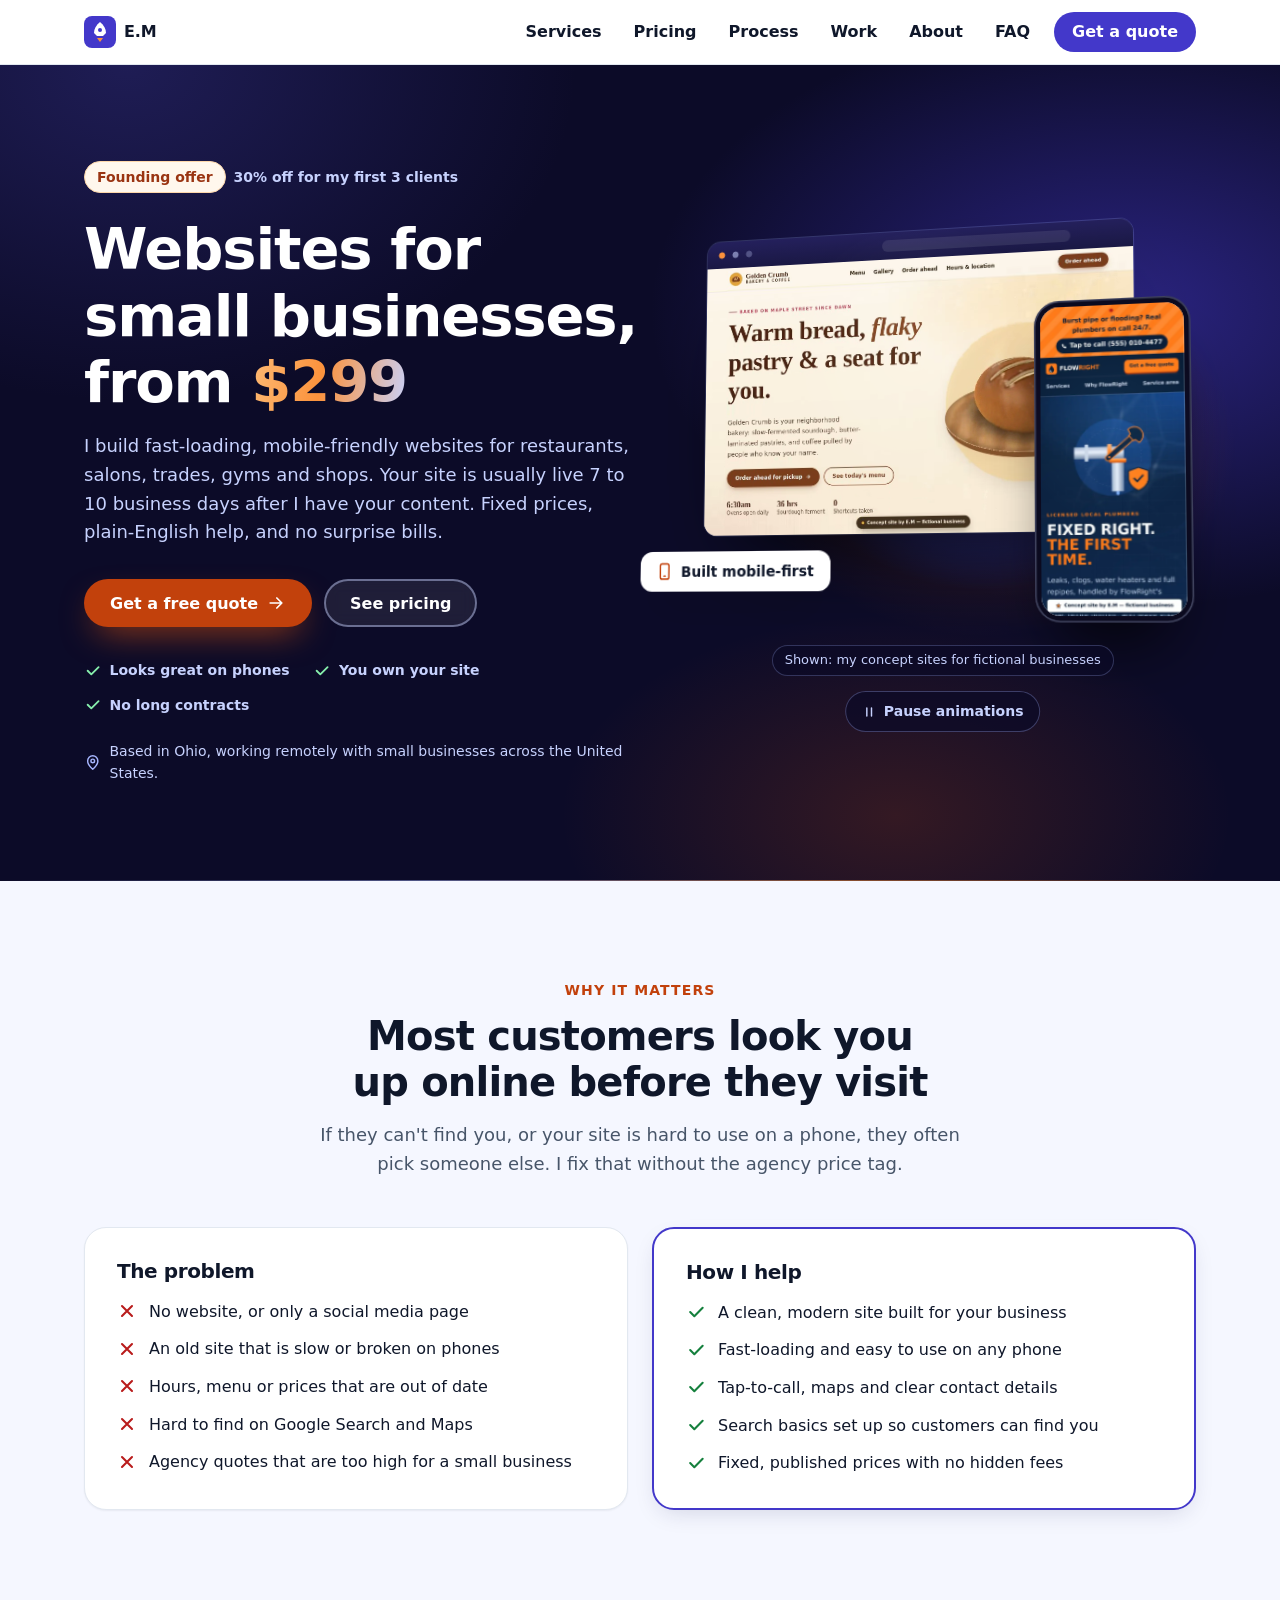
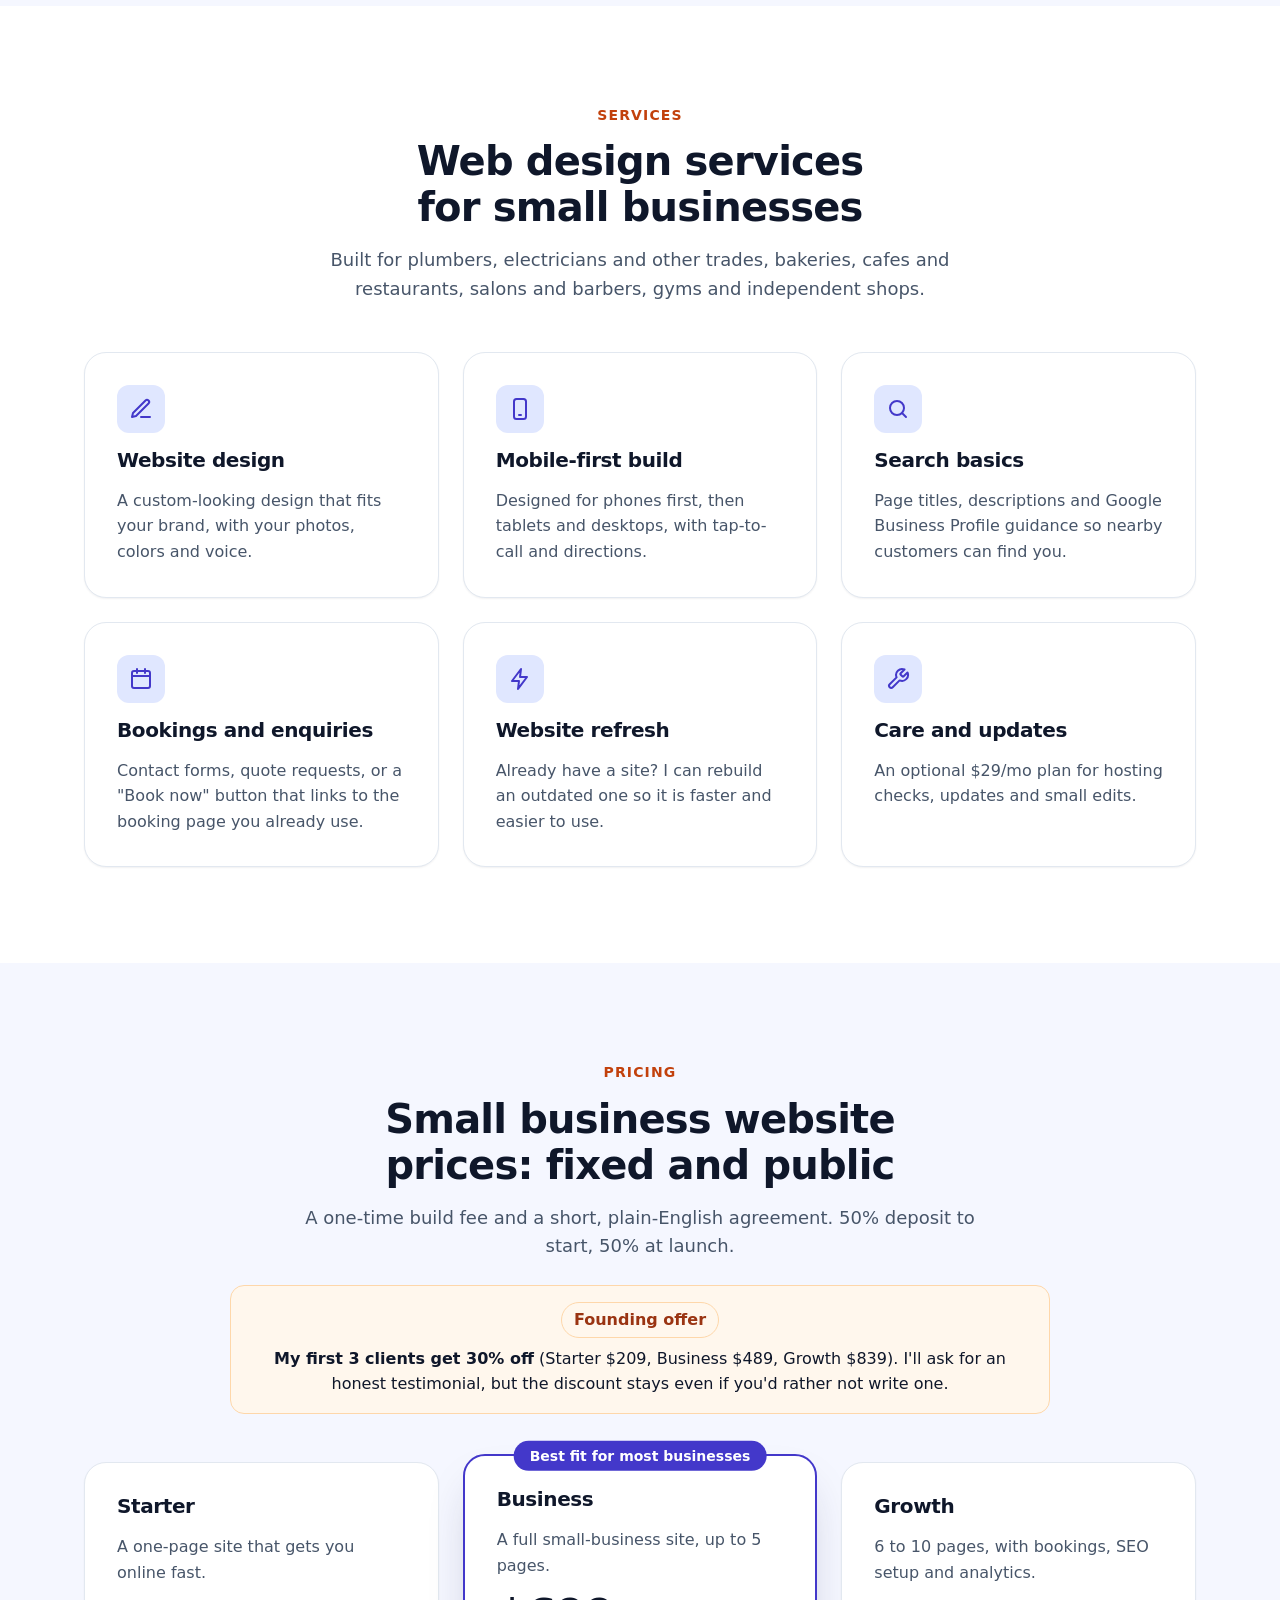
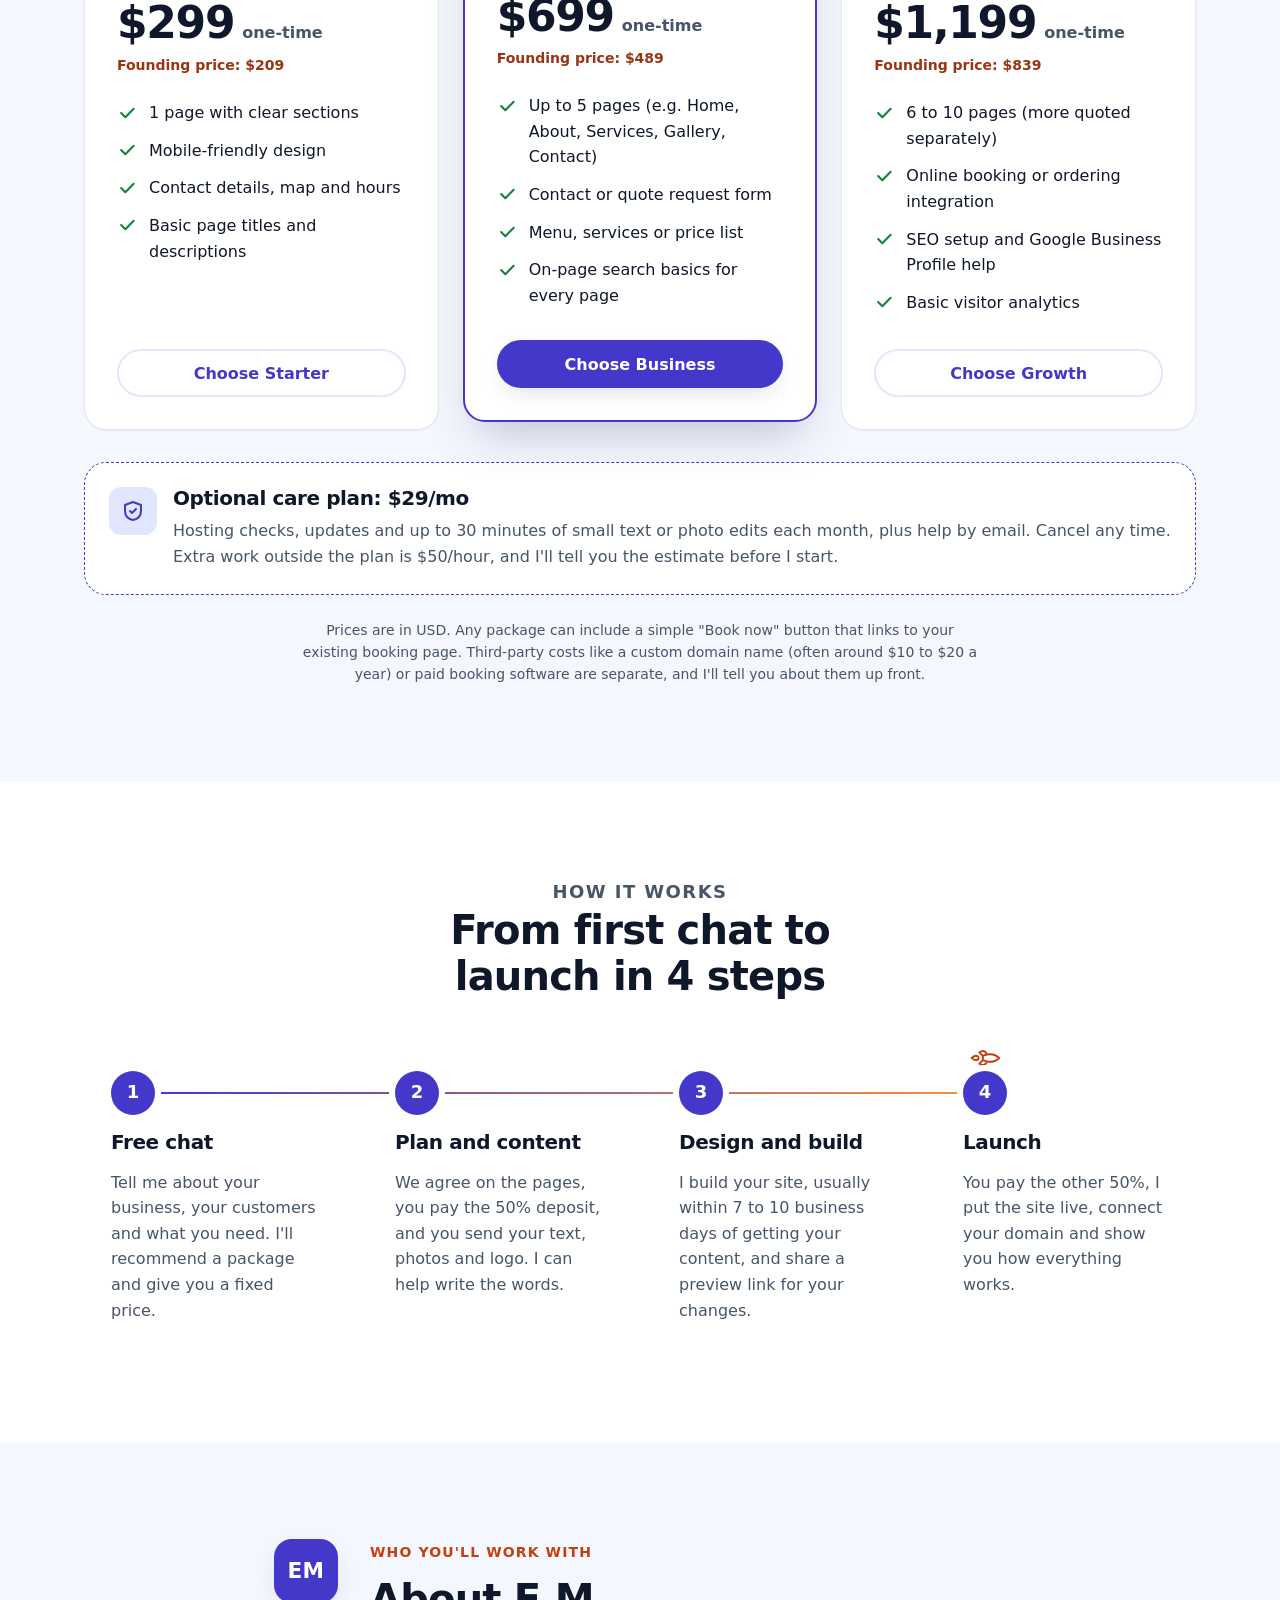
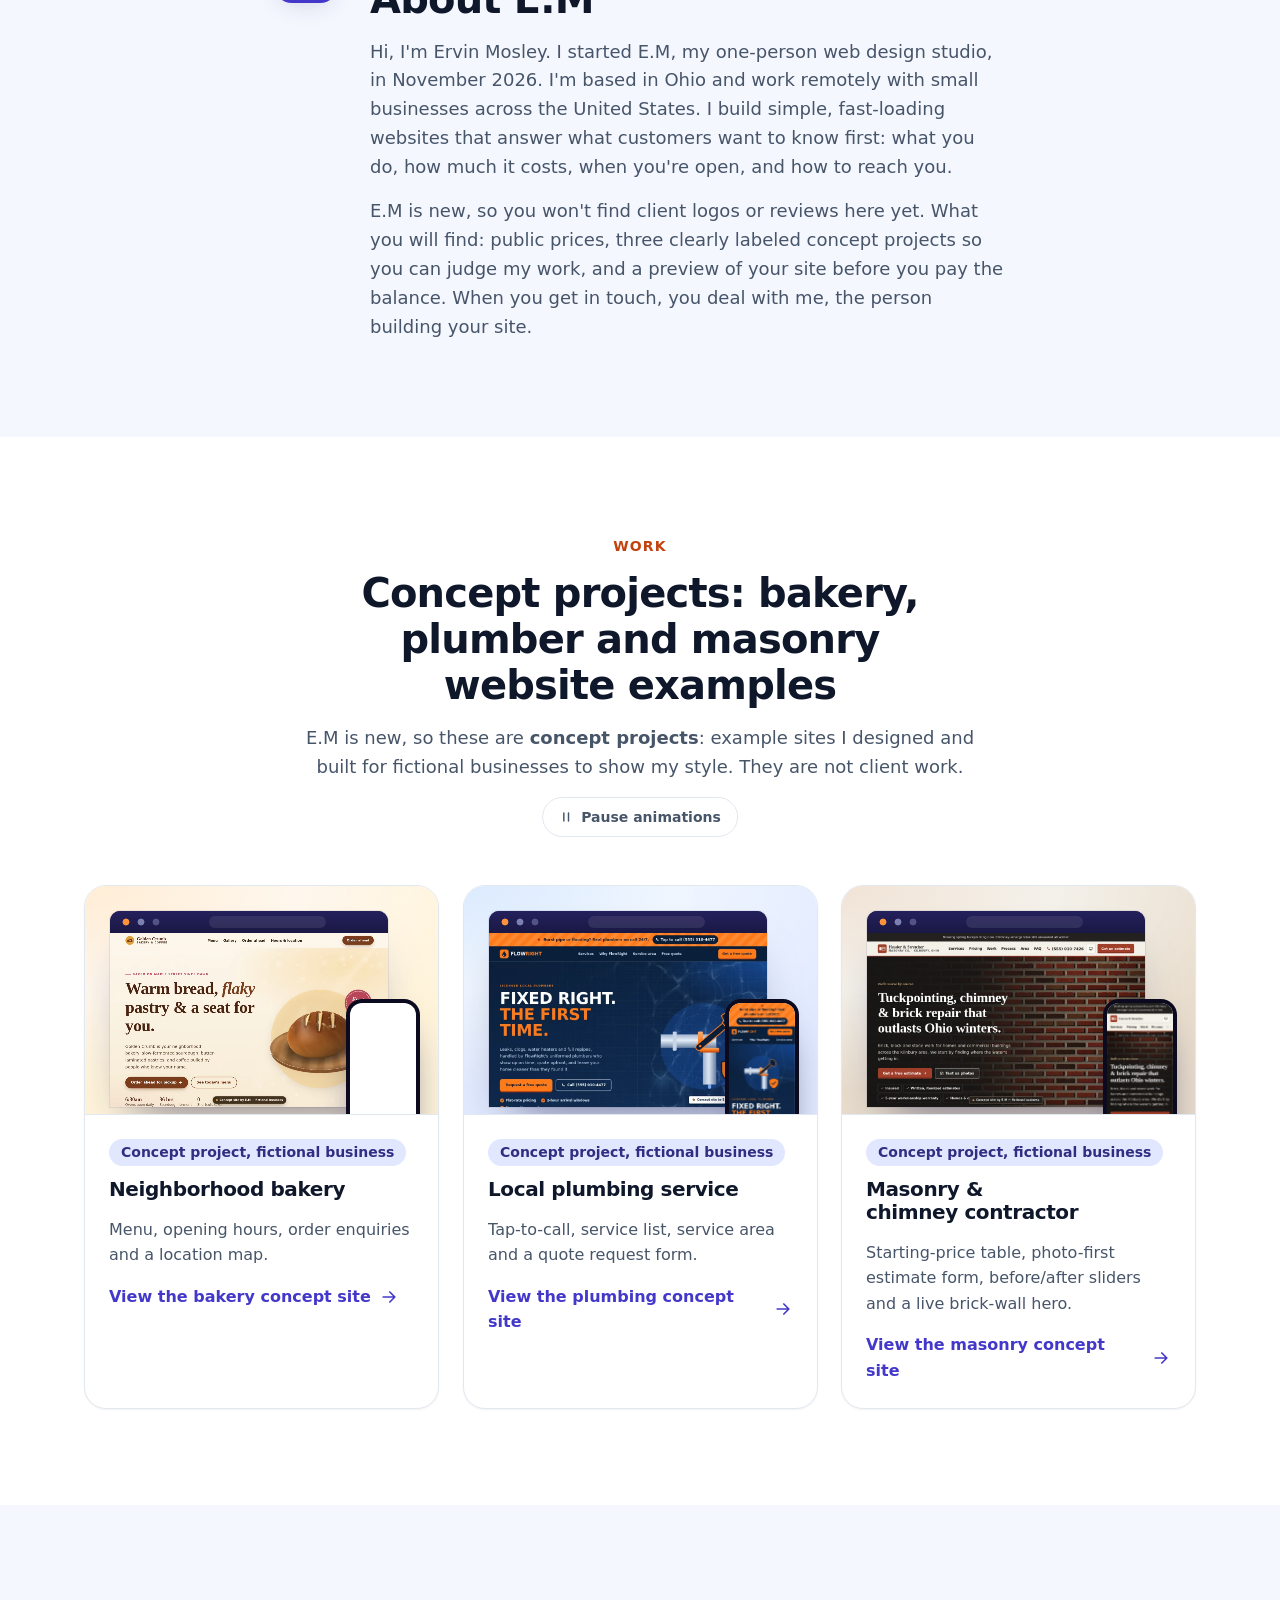
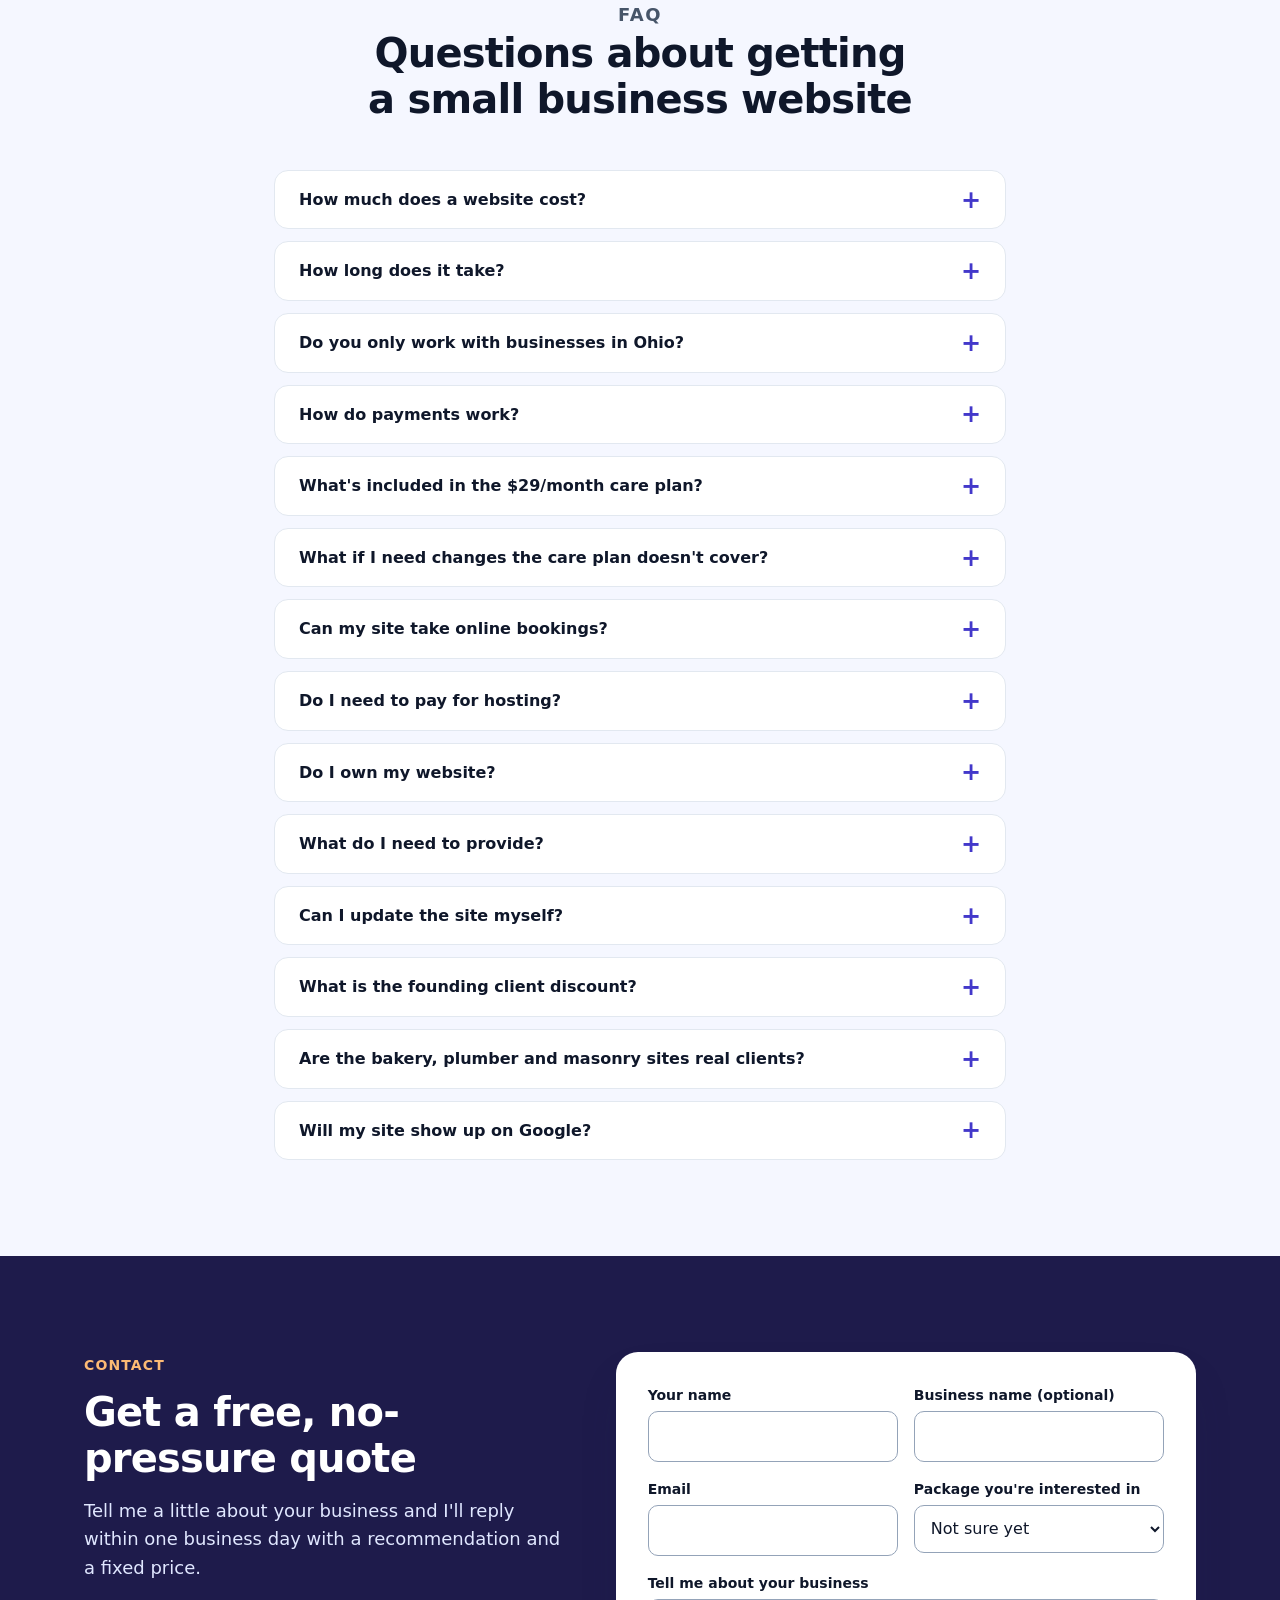
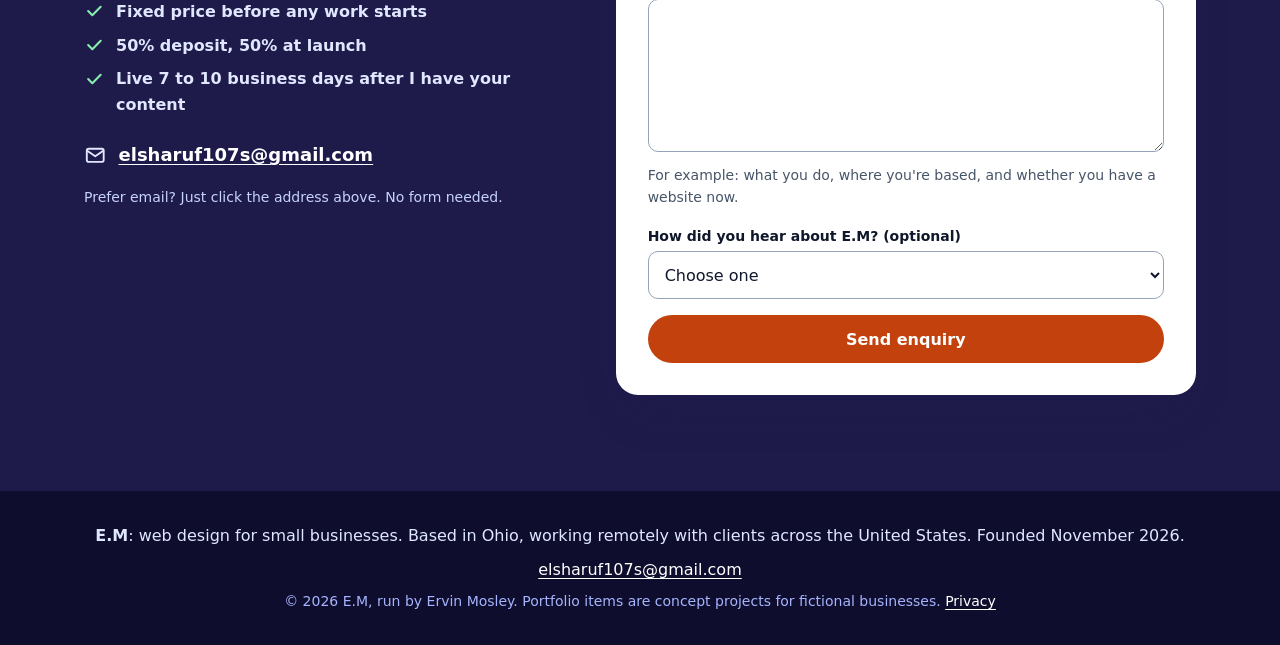
==== commit f89eef07: "Add masonry concept demo (WebGL raking-light hero, gallery, sliders, water diagram) and third Work c" ====
--- a/index.html
+++ b/index.html
@@ -295,10 +295,10 @@
           },
           {
             "@type": "Question",
-            "name": "Are the bakery and plumber sites real clients?",
-            "acceptedAnswer": {
-              "@type": "Answer",
-              "text": "No. Golden Crumb Bakery and FlowRight Plumbing are concept projects for fictional businesses, made to show my design and build quality. E.M is new, and real client work will be labeled as such."
+            "name": "Are the bakery, plumber and masonry sites real clients?",
+            "acceptedAnswer": {
+              "@type": "Answer",
+              "text": "No. Golden Crumb Bakery, FlowRight Plumbing and Header & Stretcher Masonry are concept projects for fictional businesses, made to show my design and build quality. E.M is new, and real client work will be labeled as such."
             }
           },
           {
@@ -383,7 +383,7 @@
           <p class="hero-location"><svg class="icon" aria-hidden="true"><use href="#i-pin"/></svg> Based in Ohio, working remotely with small businesses across the United States.</p>
         </div>
 
-        <!-- Decorative: real screenshots of the two concept sites in a 3D device rig.
+        <!-- Decorative: real screenshots of two of the concept sites in a 3D device rig.
              The WebGL background and the tilt are added by assets/js/fx.js; without
              JS or WebGL this shows as a still image on a CSS gradient. -->
         <figure class="hero-stage">
@@ -599,7 +599,7 @@
             <p class="kicker">Who you'll work with</p>
             <h2 id="about-title">About E.M</h2>
             <p>Hi, I'm Ervin Mosley. I started E.M, my one-person web design studio, in November 2026. I'm based in Ohio and work remotely with small businesses across the United States. I build simple, fast-loading websites that answer what customers want to know first: what you do, how much it costs, when you're open, and how to reach you.</p>
-            <p>E.M is new, so you won't find client logos or reviews here yet. What you will find: public prices, two clearly labeled concept projects so you can judge my work, and a preview of your site before you pay the balance. When you get in touch, you deal with me, the person building your site.</p>
+            <p>E.M is new, so you won't find client logos or reviews here yet. What you will find: public prices, three clearly labeled concept projects so you can judge my work, and a preview of your site before you pay the balance. When you get in touch, you deal with me, the person building your site.</p>
           </div>
         </div>
       </div>
@@ -610,7 +610,7 @@
       <div class="container">
         <div class="section-head">
           <p class="kicker">Work</p>
-          <h2 id="work-title">Concept projects: bakery and plumber website examples</h2>
+          <h2 id="work-title">Concept projects: bakery, plumber and masonry website examples</h2>
           <p>E.M is new, so these are <strong>concept projects</strong>: example sites I designed and built for fictional businesses to show my style. They are not client work.</p>
         </div>
         <div class="work-grid">
@@ -650,6 +650,24 @@
               <span class="work-link">View the plumbing concept site <svg class="icon" aria-hidden="true"><use href="#i-arrow"/></svg></span>
             </div>
           </a>
+          <a class="work-card" href="./portfolio/masonry/index.html">
+            <div class="work-thumb work-media work-media-masonry" aria-hidden="true">
+              <div class="media-browser">
+                <div class="browser-bar"><span class="browser-dots"></span><span class="browser-url"></span></div>
+                <div class="browser-screen">
+                  <img src="assets/media/masonry-desktop-poster.webp" width="960" height="600" alt="" loading="lazy" decoding="async">
+                  <video muted playsinline loop preload="none" poster="assets/media/masonry-desktop-poster.webp" data-src="assets/media/masonry-desktop.webm" tabindex="-1"></video>
+                </div>
+              </div>
+              <div class="media-phone"><div class="phone-screen"><img class="phone-pan" src="assets/media/masonry-mobile.webp" width="585" height="3300" alt="" loading="lazy" decoding="async"></div></div>
+            </div>
+            <div class="work-body">
+              <p class="work-tag">Concept project, fictional business</p>
+              <h3>Masonry &amp; chimney contractor</h3>
+              <p>Starting-price table, photo-first estimate form, before/after sliders and a live brick-wall hero.</p>
+              <span class="work-link">View the masonry concept site <svg class="icon" aria-hidden="true"><use href="#i-arrow"/></svg></span>
+            </div>
+          </a>
         </div>
       </div>
     </section>
@@ -711,8 +729,8 @@
             <p>E.M is new, so my first 3 clients get 30% off the build fee: Starter $209, Business $489, Growth $839. I'll ask for an honest testimonial, but it's optional and the discount stays either way. I never offer discounts or anything else in exchange for Google reviews.</p>
           </details>
           <details>
-            <summary>Are the bakery and plumber sites real clients?</summary>
-            <p>No. Golden Crumb Bakery and FlowRight Plumbing are concept projects for fictional businesses, made to show my design and build quality. E.M is new, and real client work will be labeled as such.</p>
+            <summary>Are the bakery, plumber and masonry sites real clients?</summary>
+            <p>No. Golden Crumb Bakery, FlowRight Plumbing and Header &amp; Stretcher Masonry are concept projects for fictional businesses, made to show my design and build quality. E.M is new, and real client work will be labeled as such.</p>
           </details>
           <details>
             <summary>Will my site show up on Google?</summary>
--- a/styles.css
+++ b/styles.css
@@ -356,6 +356,13 @@
 /* ---------- Portfolio ---------- */
 .work-grid { display: grid; gap: var(--s-6); }
 @media (min-width: 768px) { .work-grid { grid-template-columns: 1fr 1fr; } }
+@media (min-width: 1024px) { .work-grid { grid-template-columns: repeat(3, 1fr); } }
+/* Tablet: an odd last card spans the row as a horizontal card instead of leaving a hole */
+@media (min-width: 768px) and (max-width: 1023px) {
+  .work-grid > .work-card:last-child:nth-child(odd) { grid-column: 1 / -1; display: grid; grid-template-columns: 1.1fr 1fr; align-items: center; }
+  .work-grid > .work-card:last-child:nth-child(odd) .work-media { aspect-ratio: auto; height: 100%; min-height: 260px; min-width: 0; border-bottom: 0; border-right: 1px solid var(--c-line); }
+  .work-grid > .work-card:last-child:nth-child(odd) > * { min-width: 0; }
+}
 .work-card {
   display: block; overflow: hidden; border-radius: var(--radius-lg);
   background: #fff; border: 1px solid var(--c-line); box-shadow: var(--shadow-sm);
@@ -617,6 +624,7 @@
 }
 .work-media-bakery { background: radial-gradient(120% 90% at 0% 0%, #ffedd5, #fff7ed 50%, #fde68a33), #fff7ed; }
 .work-media-plumber { background: radial-gradient(120% 90% at 0% 0%, #dbeafe, #eff6ff 50%, #c7d2fe55), #eff6ff; }
+.work-media-masonry { background: radial-gradient(120% 90% at 0% 0%, #f1e3d6, #f4f1ea 50%, #c8a57a44), #f4f1ea; }
 .media-browser {
   position: relative; border-radius: 10px 10px 0 0; overflow: hidden; background: #17153f;
   box-shadow: 0 30px 50px -24px rgb(30 27 75 / 0.55), 0 0 0 1px rgb(30 27 75 / 0.08);
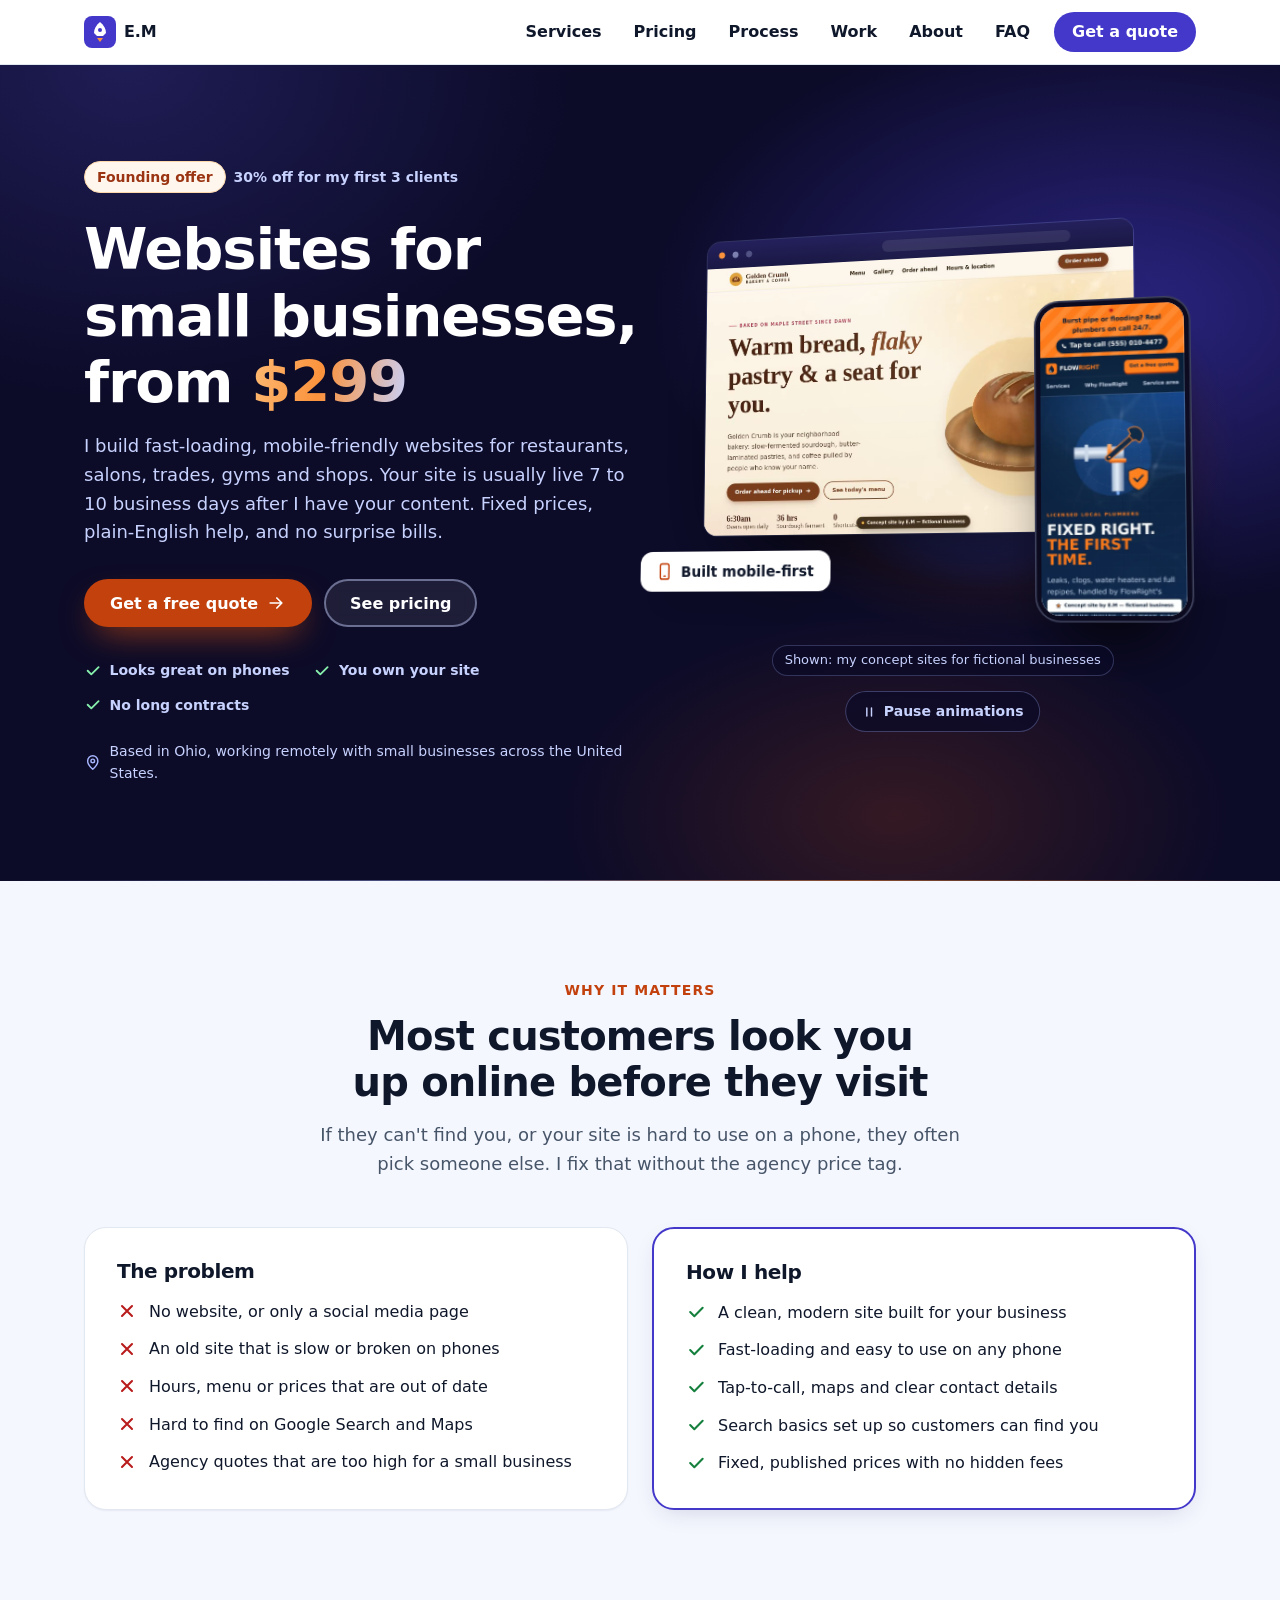
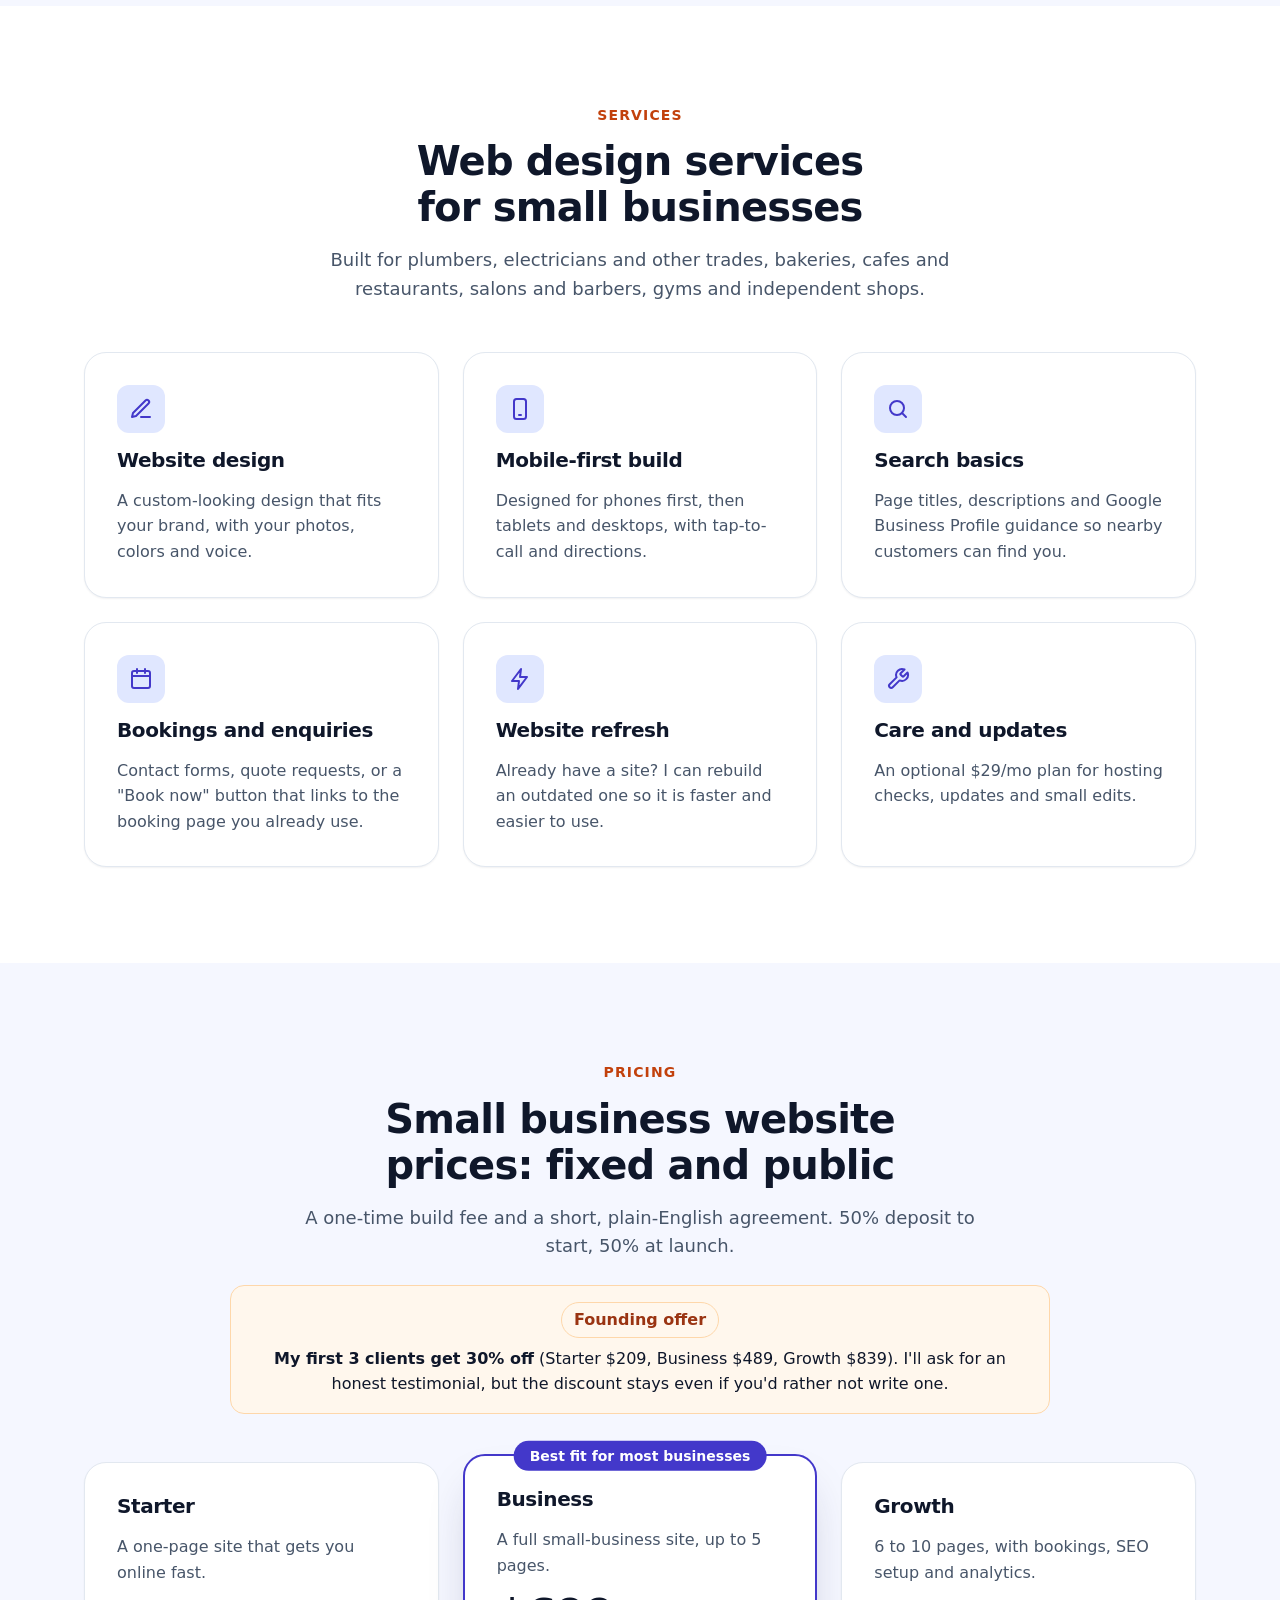
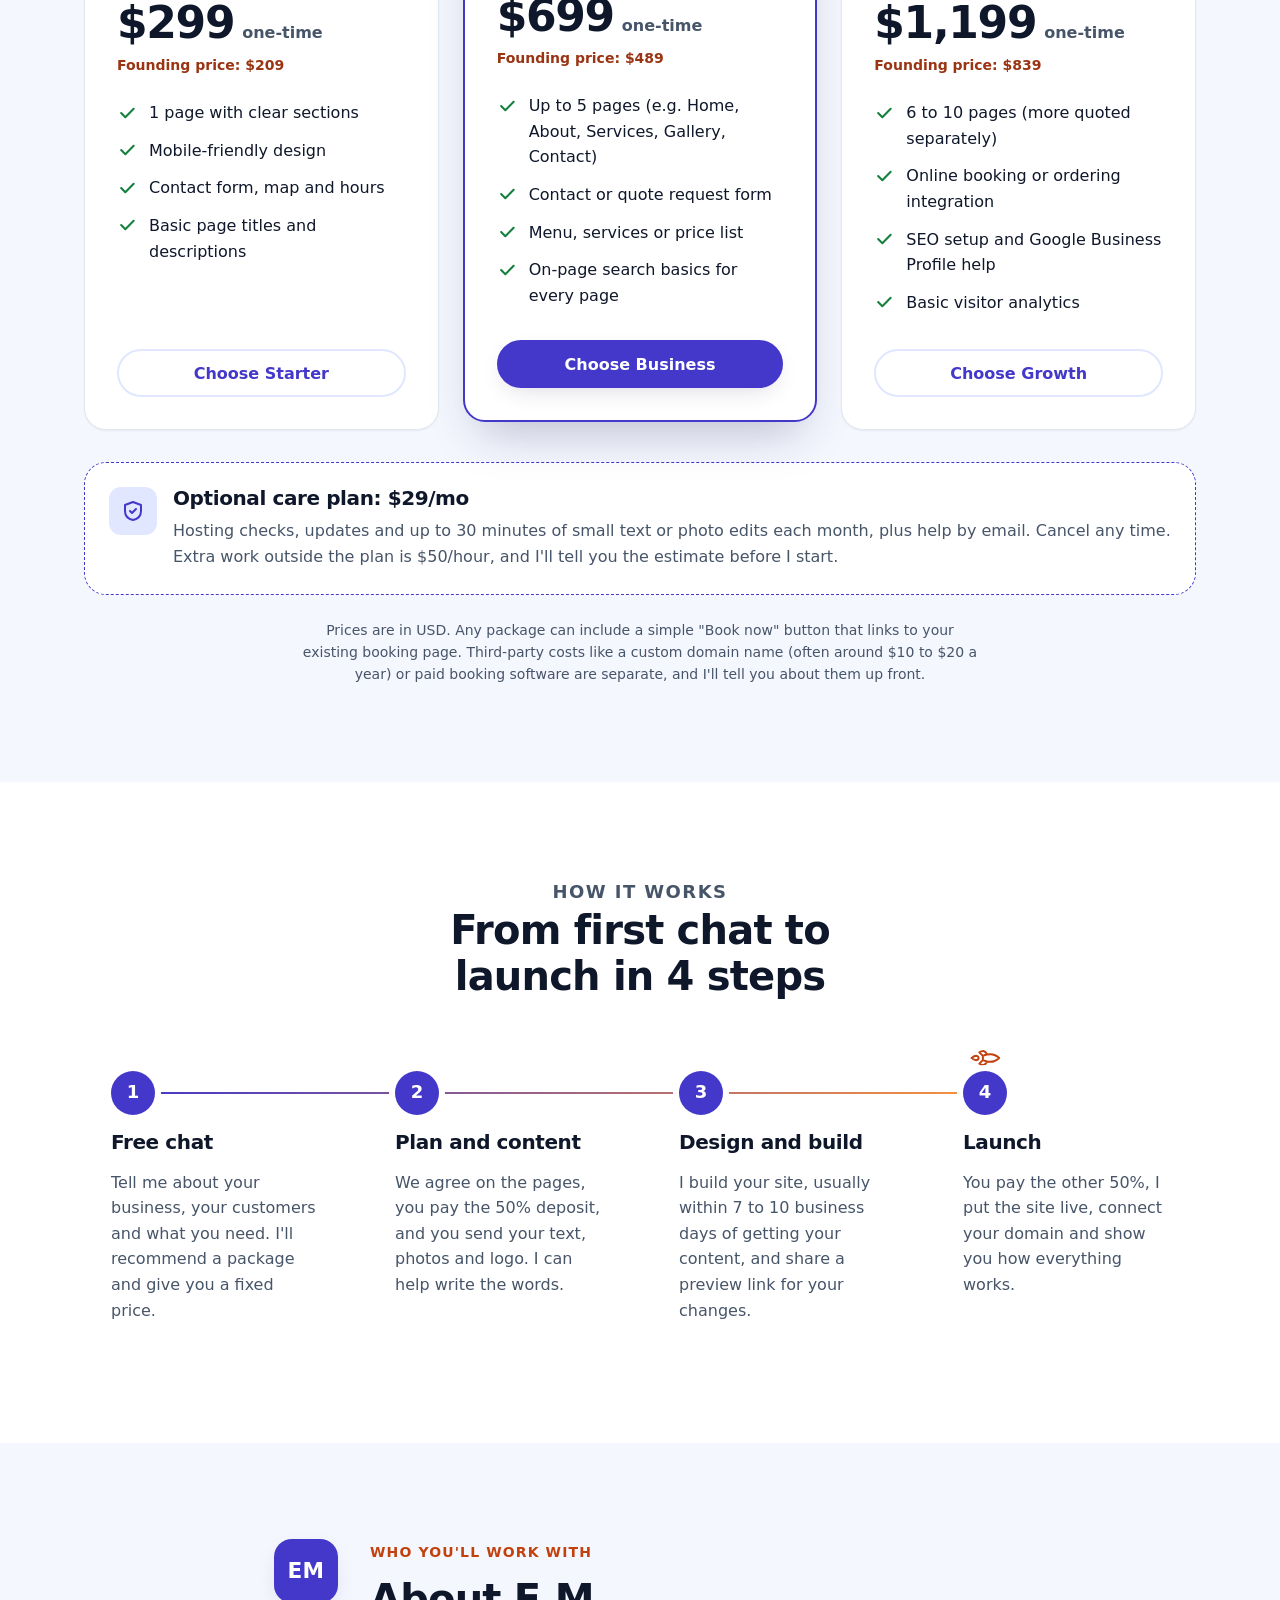
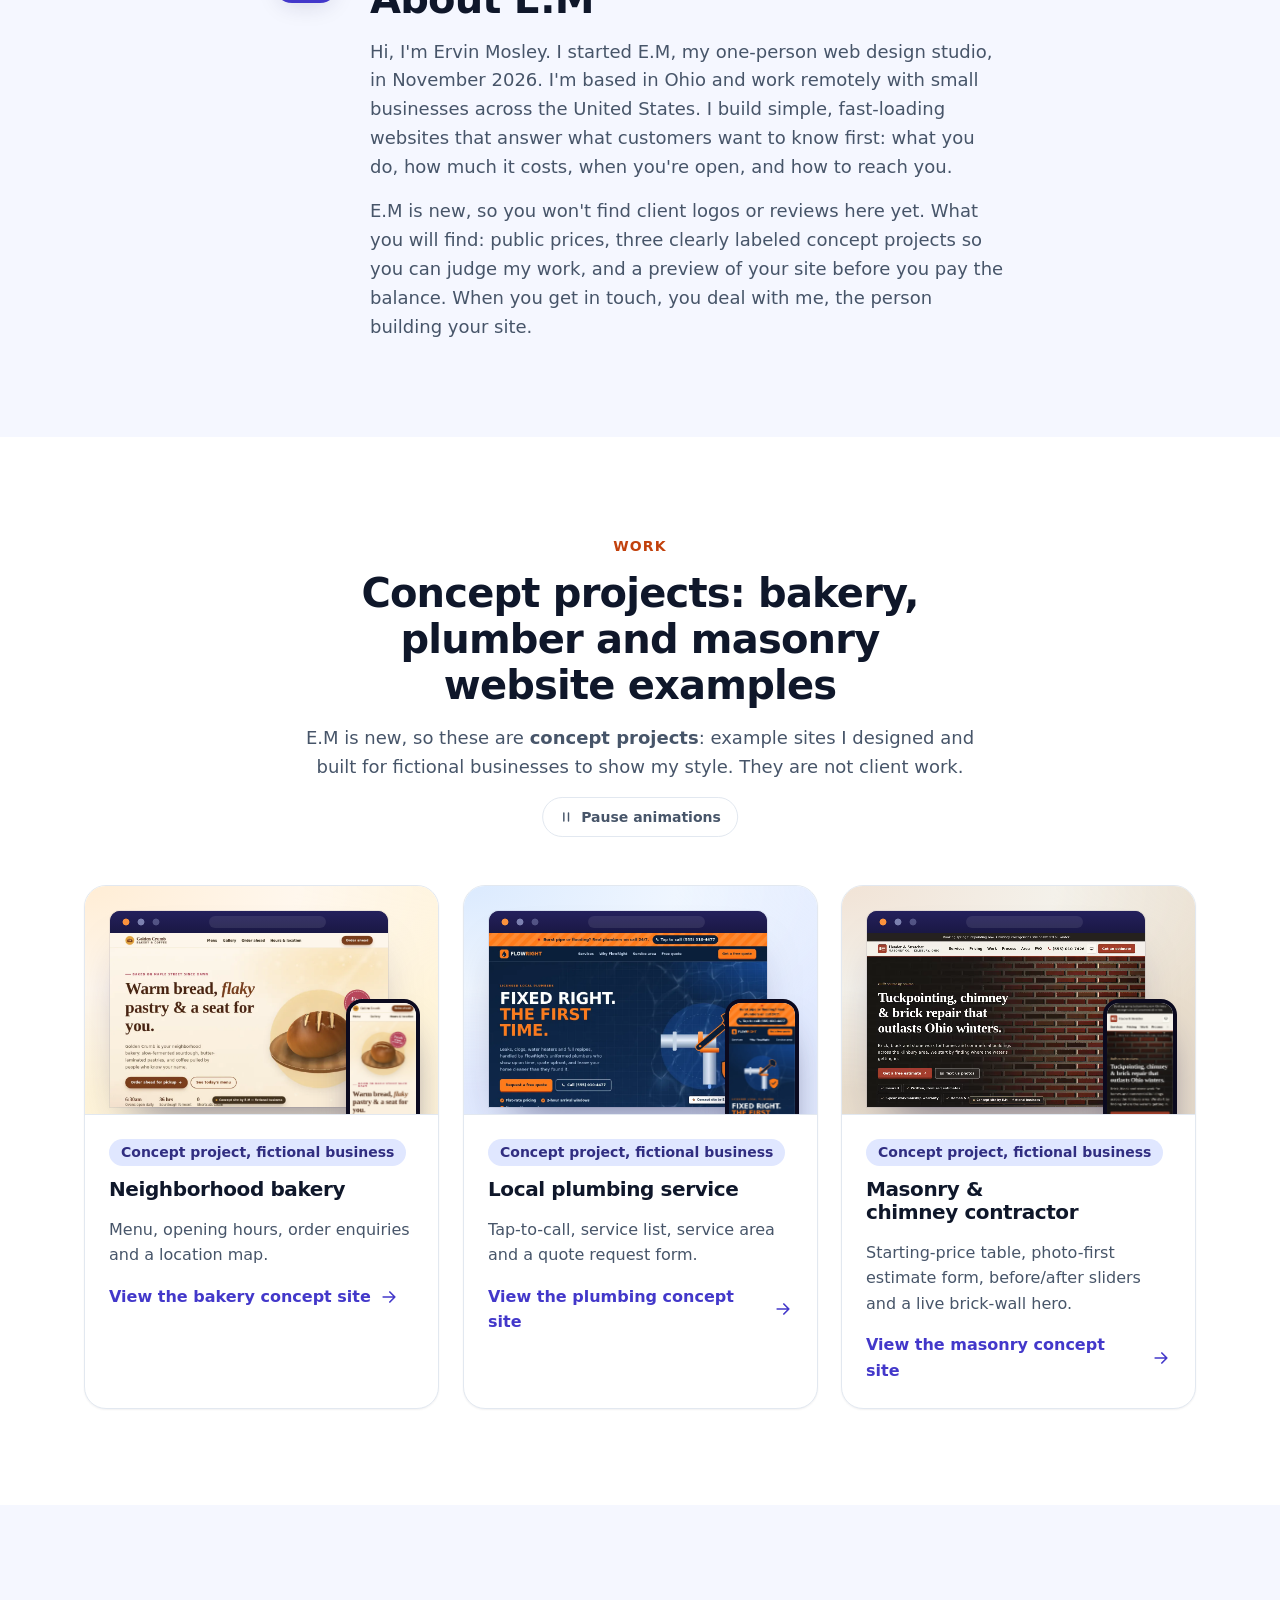
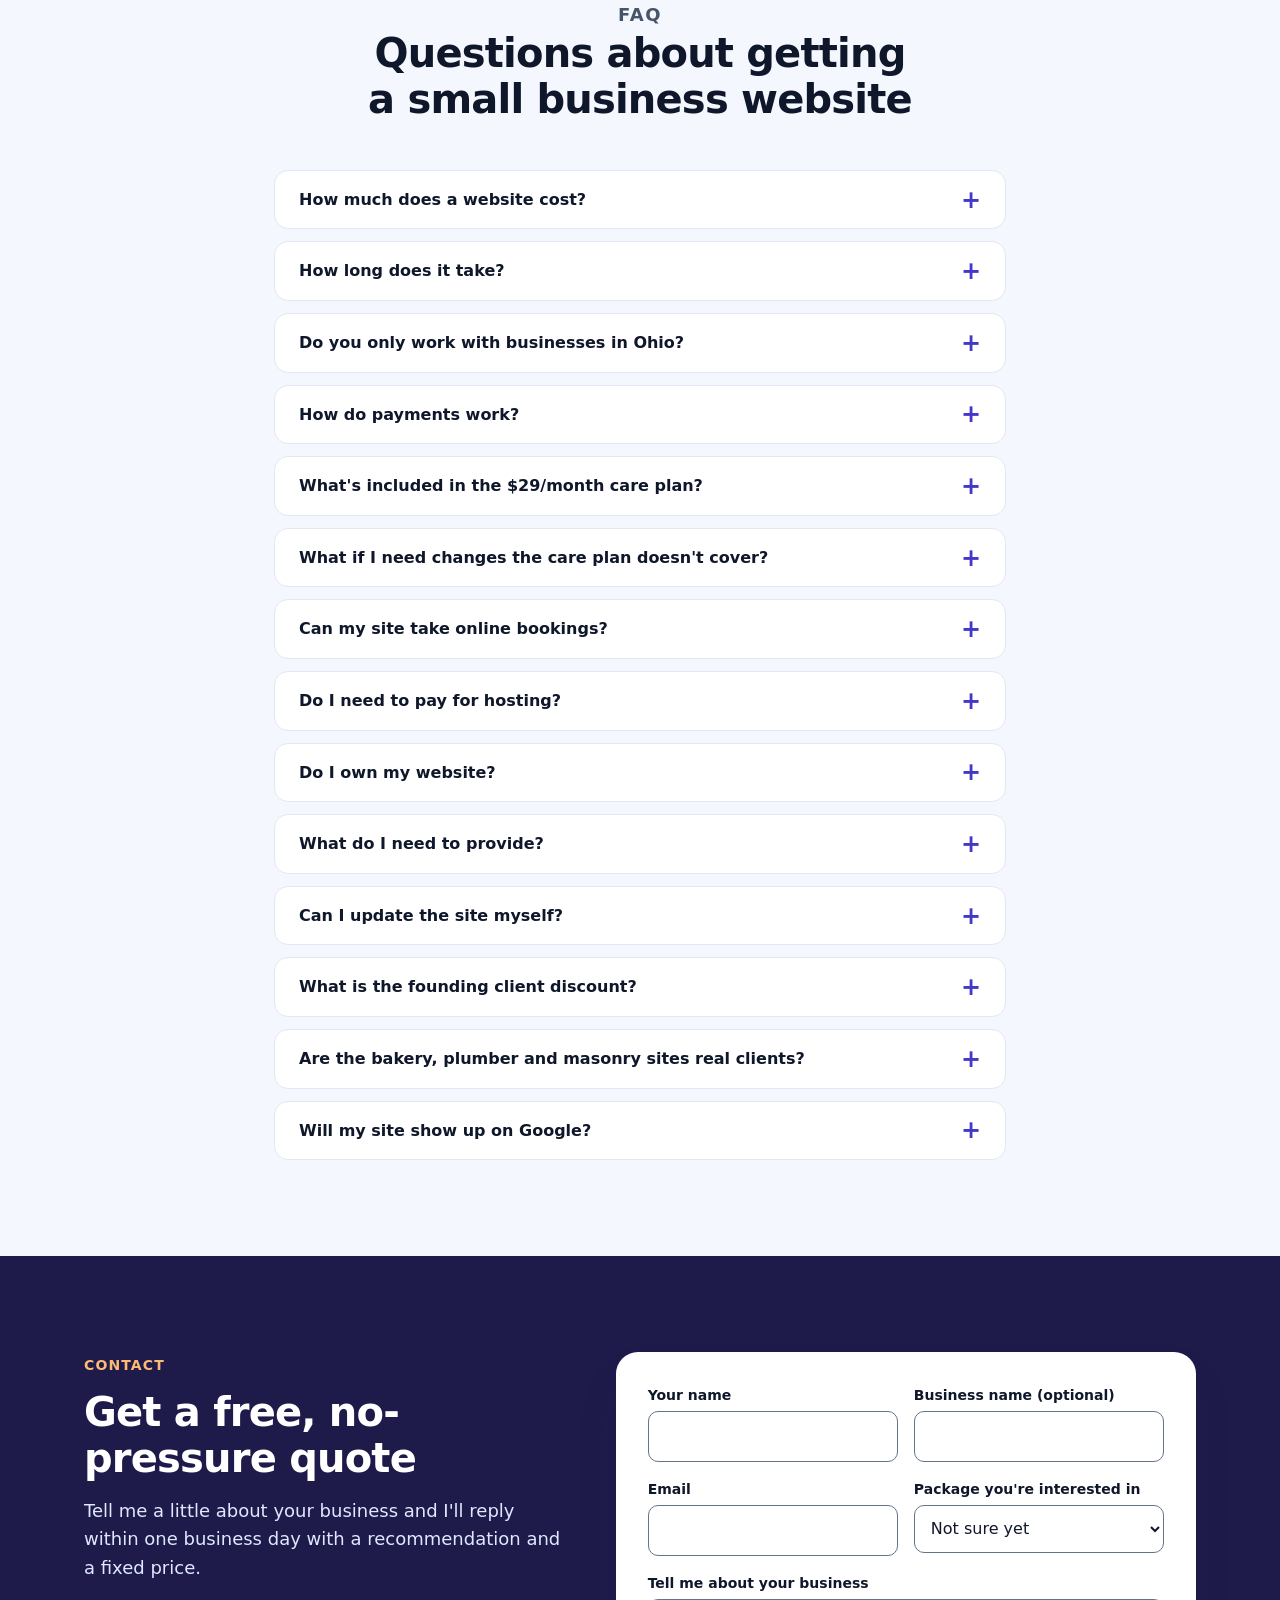
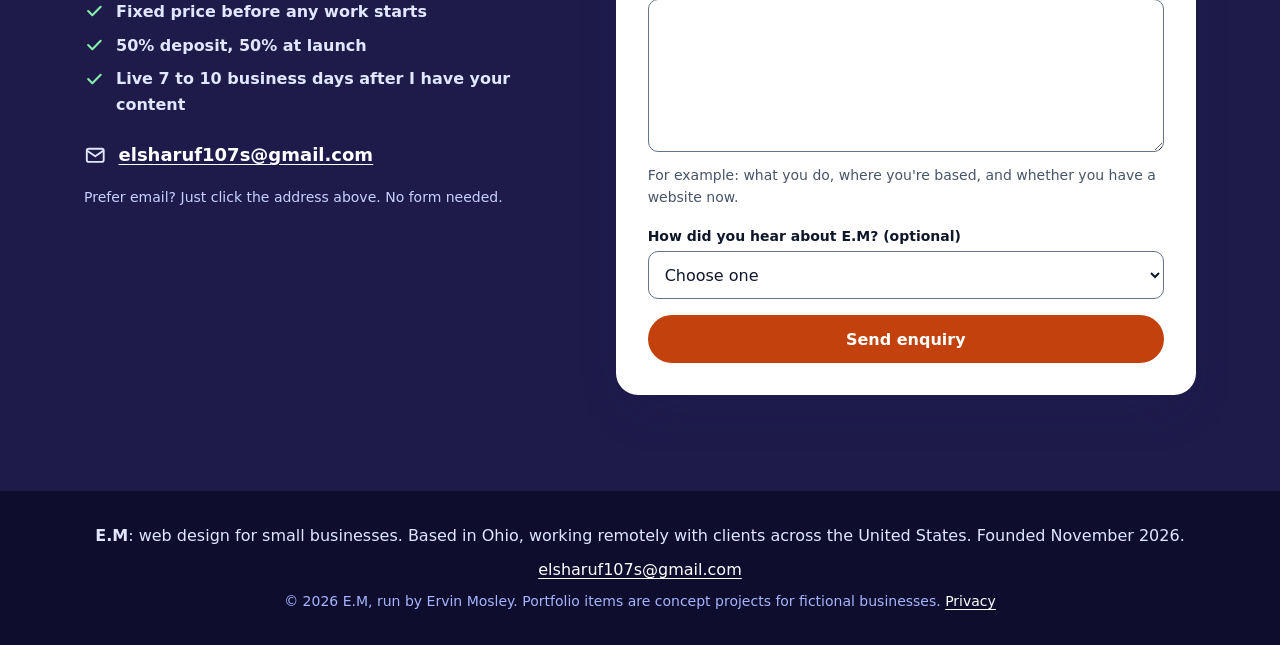
==== commit a893ea46: "Fix audit findings: SEO, accessibility, shader NaNs, contact form - SEO: shorter meta description, t" ====
--- a/index.html
+++ b/index.html
@@ -1,4 +1,7 @@
 <!doctype html>
+<html lang="en">
+<head>
+  <meta charset="utf-8">
 <!--
   ================================================================
   E.M: QUICK EDIT GUIDE
@@ -41,14 +44,11 @@
   Every editable value is tagged data-edit="..." so you can find it quickly.
   ================================================================
 -->
-<html lang="en">
-<head>
-  <meta charset="utf-8">
   <meta name="viewport" content="width=device-width, initial-scale=1">
   <meta http-equiv="Content-Security-Policy" content="default-src 'none'; script-src 'self' 'sha256-Du+OJKJSbdUgz5nrHeWWINvez6XKDDU/tyj/5c2uvwo='; style-src 'self' 'unsafe-inline'; img-src 'self' data:; media-src 'self'; form-action https://formspree.io; base-uri 'none'; object-src 'none'">
   <meta name="referrer" content="strict-origin-when-cross-origin">
-  <title>Small Business Websites from $299 | E.M Web Design</title>
-  <meta name="description" content="Fast-loading, mobile-friendly websites for small businesses across the United States, from a one-person studio based in Ohio. Fixed prices from $299. First 3 clients get 30% off.">
+  <title>Small Business Web Design from $299 | E.M, Ohio</title>
+  <meta name="description" content="Fast, mobile-friendly websites for US small businesses from an Ohio-based web designer. Fixed prices from $299. First 3 clients get 30% off.">
   <meta name="author" content="Ervin Mosley">
   <meta name="theme-color" content="#312e81">
   <link rel="canonical" href="https://elsharuf107s-ux.github.io/em-webdev/">
@@ -56,7 +56,7 @@
   <!-- Open Graph / social sharing -->
   <meta property="og:type" content="website">
   <meta property="og:site_name" content="E.M">
-  <meta property="og:title" content="E.M | Websites for Small Businesses, from $299">
+  <meta property="og:title" content="Small Business Web Design from $299 | E.M, Ohio">
   <meta property="og:description" content="Fast-loading, mobile-friendly websites for small businesses. Fixed, published prices from $299. Based in Ohio, working with clients across the United States.">
   <meta property="og:url" content="https://elsharuf107s-ux.github.io/em-webdev/">
   <meta property="og:locale" content="en_US">
@@ -65,7 +65,7 @@
   <meta property="og:image:height" content="630">
   <meta property="og:image:alt" content="E.M: websites for small businesses, fixed prices from $299">
   <meta name="twitter:card" content="summary_large_image">
-  <meta name="twitter:title" content="E.M | Websites for Small Businesses, from $299">
+  <meta name="twitter:title" content="Small Business Web Design from $299 | E.M, Ohio">
   <meta name="twitter:description" content="Fast-loading, mobile-friendly websites for small businesses. Fixed prices from $299.">
   <meta name="twitter:image" content="https://elsharuf107s-ux.github.io/em-webdev/og-image.png">
   <meta name="twitter:image:alt" content="E.M: websites for small businesses, fixed prices from $299">
@@ -86,6 +86,7 @@
         "@type": "ProfessionalService",
         "@id": "https://elsharuf107s-ux.github.io/em-webdev/#business",
         "name": "E.M",
+        "alternateName": "E.M Web Design",
         "description": "One-person web design studio based in Ohio, building fast-loading, mobile-friendly websites for small businesses across the United States.",
         "url": "https://elsharuf107s-ux.github.io/em-webdev/",
         "email": "elsharuf107s@gmail.com",
@@ -94,12 +95,14 @@
           "@type": "Person",
           "@id": "https://elsharuf107s-ux.github.io/em-webdev/#ervin-mosley",
           "name": "Ervin Mosley",
-          "jobTitle": "Web designer"
+          "jobTitle": "Web designer",
+          "url": "https://elsharuf107s-ux.github.io/em-webdev/#about"
         },
         "foundingLocation": {
           "@type": "Place",
           "name": "Ohio, United States"
         },
+        "address": { "@type": "PostalAddress", "addressRegion": "OH", "addressCountry": "US" },
         "areaServed": { "@type": "Country", "name": "United States" },
         "foundingDate": "2026-11",
         "knowsAbout": [
@@ -122,7 +125,7 @@
               "itemOffered": {
                 "@type": "Service",
                 "name": "Starter website",
-                "description": "One-page, mobile-friendly website with contact details, map, hours and basic page titles and descriptions."
+                "description": "One-page, mobile-friendly website with a contact form, contact details, map, hours and basic page titles and descriptions."
               },
               "price": "299"
             },
@@ -391,7 +394,7 @@
             <div class="device-browser">
               <div class="browser-bar"><span class="browser-dots"></span><span class="browser-url"></span></div>
               <div class="browser-screen">
-                <img src="assets/media/bakery-desktop-poster.webp" width="960" height="600" alt="" decoding="async" fetchpriority="low">
+                <img src="assets/media/bakery-desktop-poster.webp" width="960" height="600" alt="" decoding="async">
                 <video muted playsinline loop preload="none" poster="assets/media/bakery-desktop-poster.webp" data-src="assets/media/bakery-desktop.webm" tabindex="-1"></video>
               </div>
               <span class="device-glare"></span>
@@ -508,7 +511,7 @@
             <ul class="icon-list">
               <li><svg class="icon icon-good" aria-hidden="true"><use href="#i-check"/></svg> 1 page with clear sections</li>
               <li><svg class="icon icon-good" aria-hidden="true"><use href="#i-check"/></svg> Mobile-friendly design</li>
-              <li><svg class="icon icon-good" aria-hidden="true"><use href="#i-check"/></svg> Contact details, map and hours</li>
+              <li><svg class="icon icon-good" aria-hidden="true"><use href="#i-check"/></svg> Contact form, map and hours</li>
               <li><svg class="icon icon-good" aria-hidden="true"><use href="#i-check"/></svg> Basic page titles and descriptions</li>
             </ul>
             <a class="btn btn-ghost btn-block" href="#contact" data-plan="Starter">Choose Starter</a>
@@ -614,7 +617,7 @@
           <p>E.M is new, so these are <strong>concept projects</strong>: example sites I designed and built for fictional businesses to show my style. They are not client work.</p>
         </div>
         <div class="work-grid">
-          <a class="work-card" href="./portfolio/bakery/index.html">
+          <a class="work-card" href="portfolio/bakery/">
             <div class="work-thumb work-media work-media-bakery" aria-hidden="true">
               <div class="media-browser">
                 <div class="browser-bar"><span class="browser-dots"></span><span class="browser-url"></span></div>
@@ -632,7 +635,7 @@
               <span class="work-link">View the bakery concept site <svg class="icon" aria-hidden="true"><use href="#i-arrow"/></svg></span>
             </div>
           </a>
-          <a class="work-card" href="./portfolio/plumber/index.html">
+          <a class="work-card" href="portfolio/plumber/">
             <div class="work-thumb work-media work-media-plumber" aria-hidden="true">
               <div class="media-browser">
                 <div class="browser-bar"><span class="browser-dots"></span><span class="browser-url"></span></div>
@@ -650,7 +653,7 @@
               <span class="work-link">View the plumbing concept site <svg class="icon" aria-hidden="true"><use href="#i-arrow"/></svg></span>
             </div>
           </a>
-          <a class="work-card" href="./portfolio/masonry/index.html">
+          <a class="work-card" href="portfolio/masonry/">
             <div class="work-thumb work-media work-media-masonry" aria-hidden="true">
               <div class="media-browser">
                 <div class="browser-bar"><span class="browser-dots"></span><span class="browser-url"></span></div>
@@ -792,7 +795,7 @@
           </div>
           <div class="field field-full">
             <label for="message">Tell me about your business</label>
-            <textarea id="message" name="message" rows="5" maxlength="2000" required aria-describedby="message-hint"></textarea>
+            <textarea id="message" name="message" rows="5" maxlength="1000" required aria-describedby="message-hint"></textarea>
             <p id="message-hint" class="hint">For example: what you do, where you're based, and whether you have a website now.</p>
           </div>
           <div class="field field-full">
--- a/styles.css
+++ b/styles.css
@@ -66,6 +66,7 @@
 ul, ol { margin: 0; padding: 0; }
 svg { display: block; }
 [id] { scroll-margin-top: 80px; }
+html { scroll-padding-top: 80px; }
 
 :focus-visible {
   outline: 3px solid var(--c-brand-dark); /* amber (--c-focus) is only 2.1:1 on light backgrounds */
@@ -429,12 +430,12 @@
 .field input, .field select, .field textarea {
   width: 100%; min-height: 48px; padding: var(--s-3);
   font: inherit; color: var(--c-ink); background: #fff;
-  border: 1px solid #94a3b8; border-radius: 10px;
+  border: 1px solid #64748b; border-radius: 10px;
   transition: border-color var(--t-fast), box-shadow var(--t-fast);
 }
 .field textarea { resize: vertical; min-height: 120px; }
 .field input:focus, .field select:focus, .field textarea:focus {
-  outline: none; border-color: var(--c-brand); box-shadow: 0 0 0 3px rgb(67 56 202 / 0.3);
+  outline: 3px solid var(--c-brand-dark); outline-offset: 2px; border-color: var(--c-brand);
 }
 .hint { margin: var(--s-1) 0 0; font-size: var(--fs-sm); color: var(--c-ink-soft); }
 
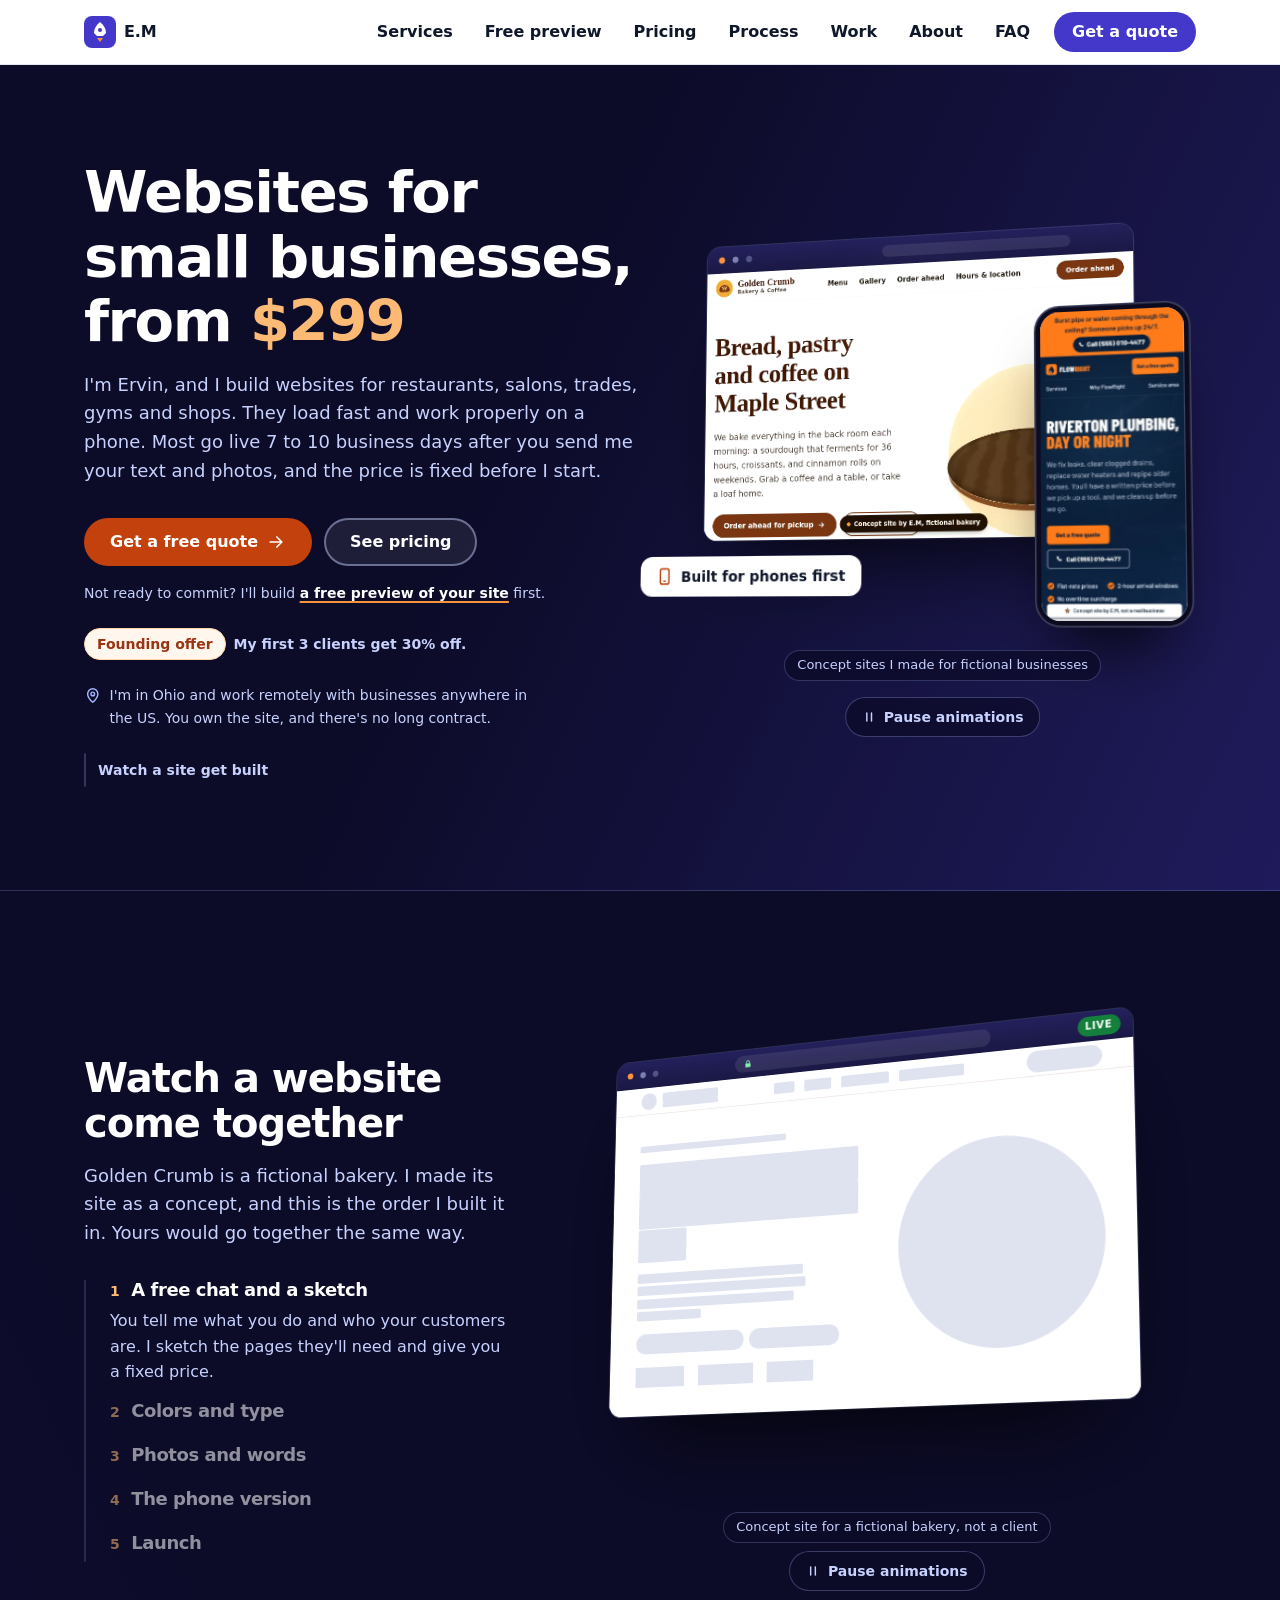
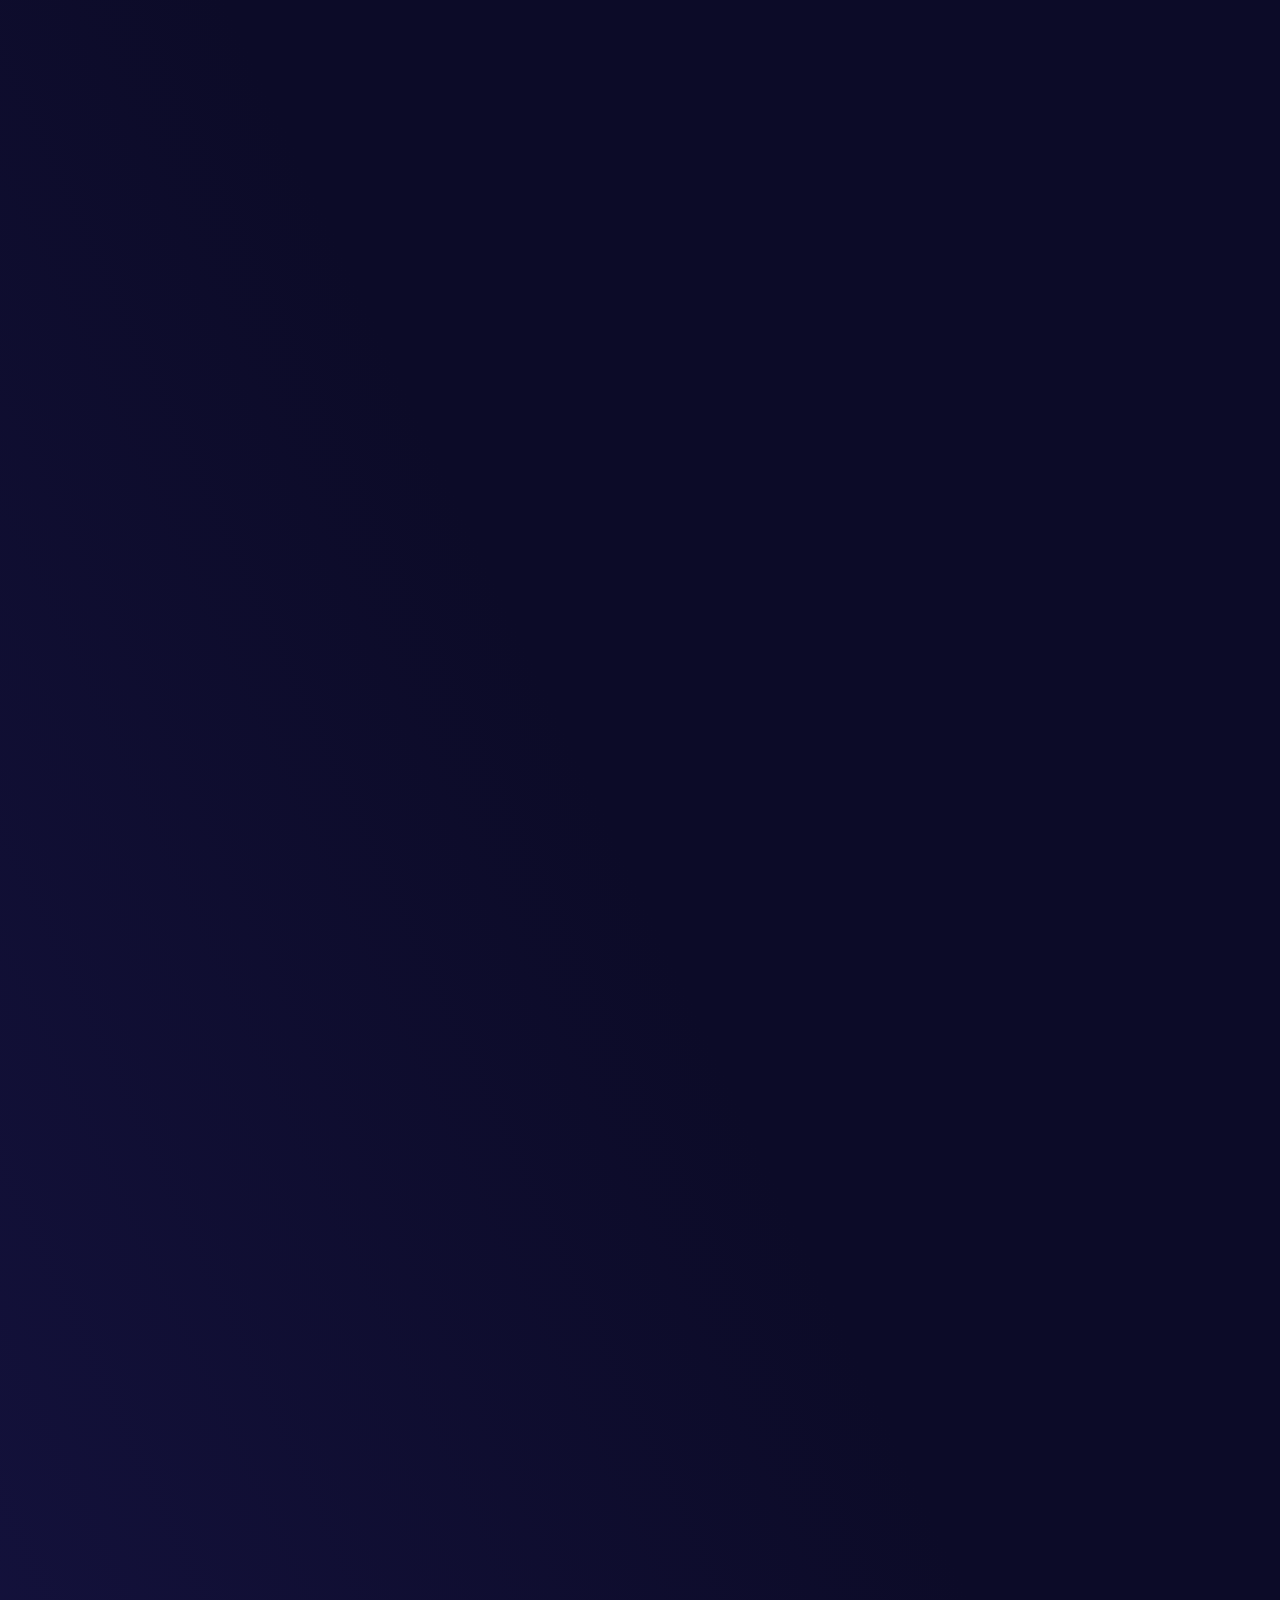
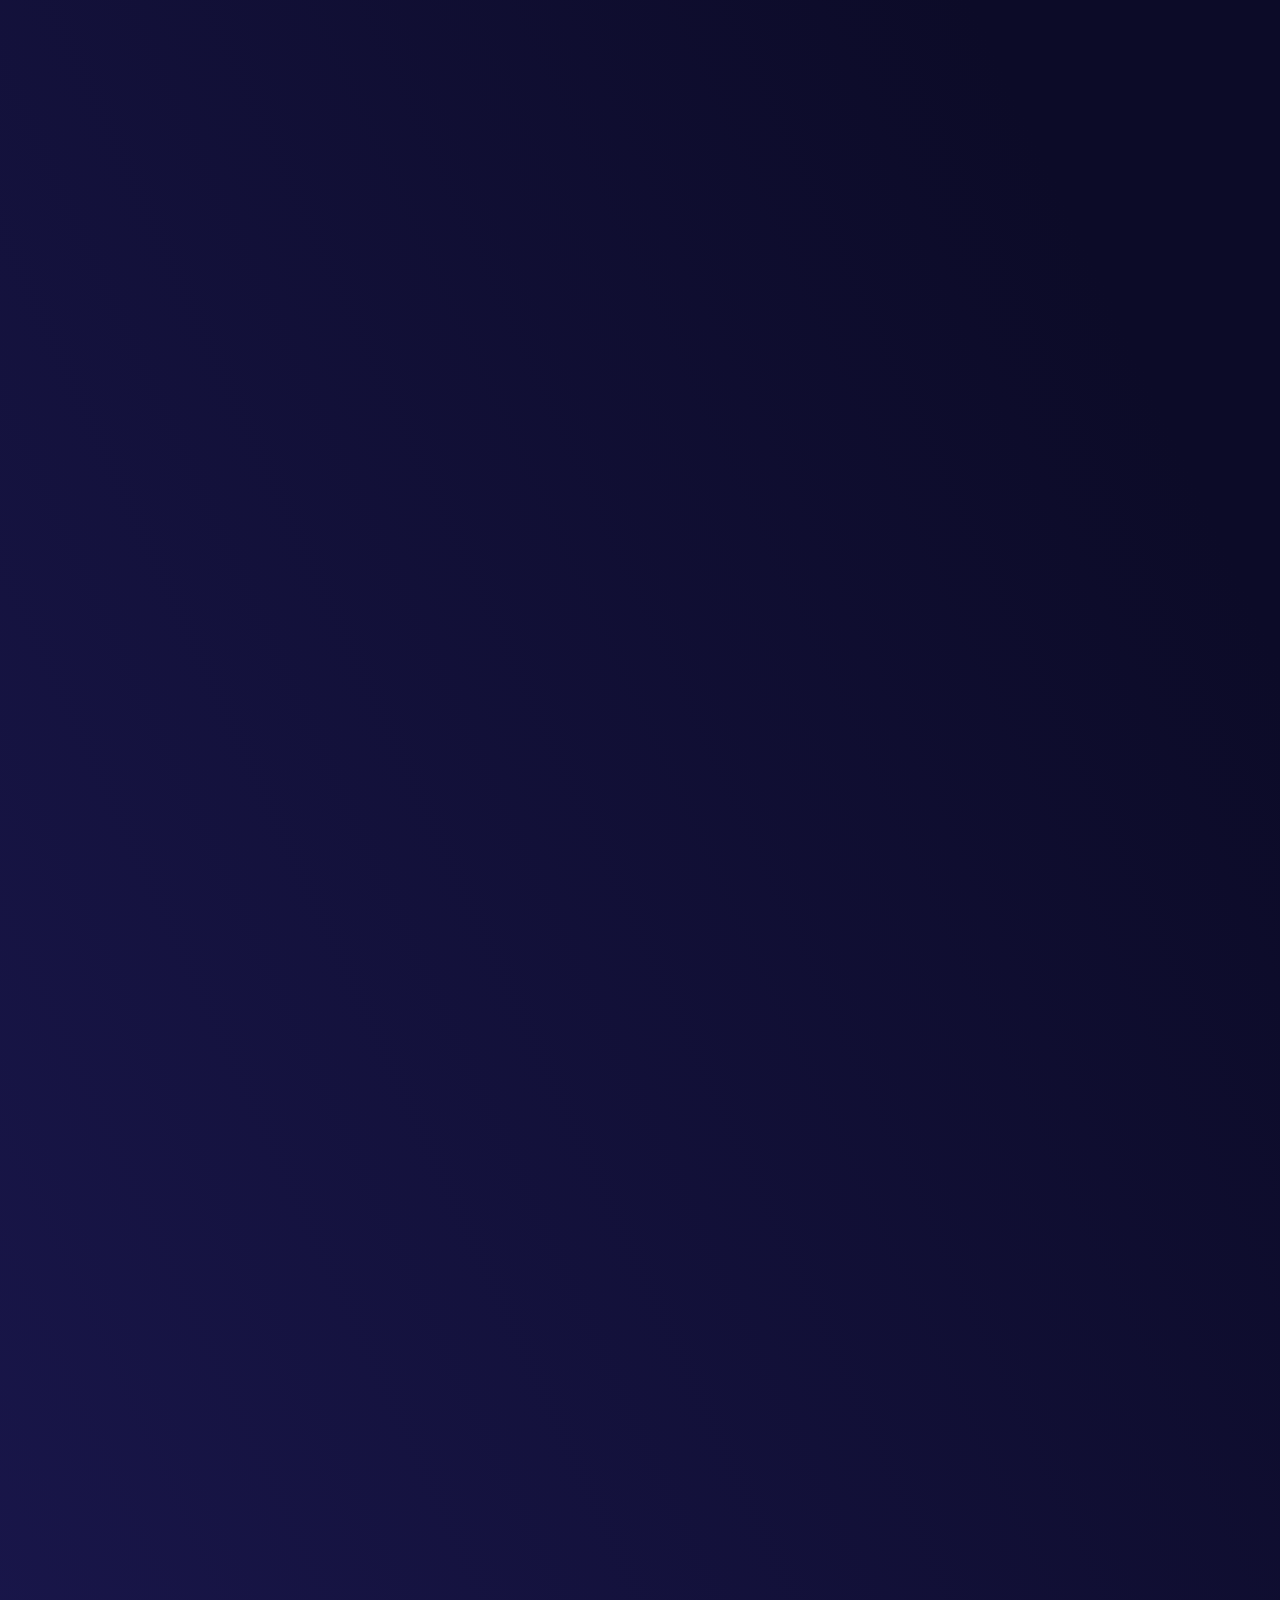
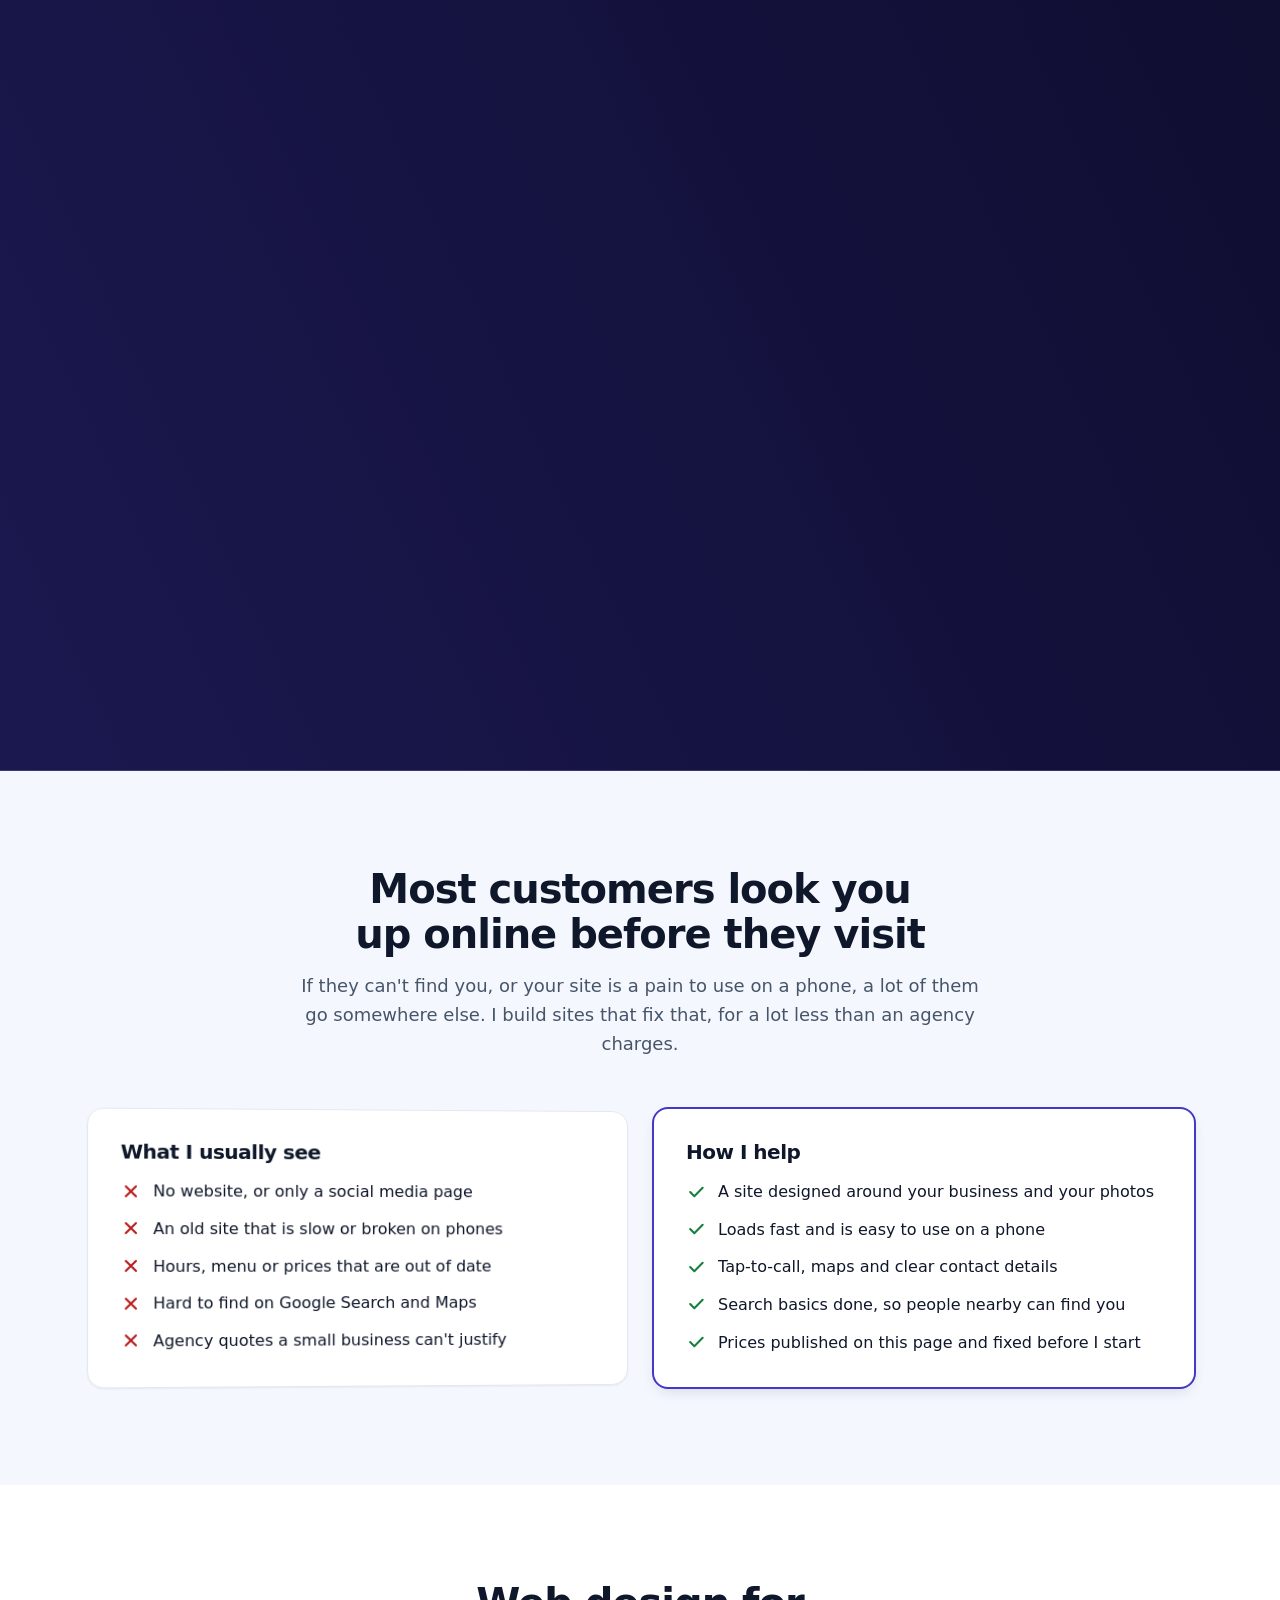
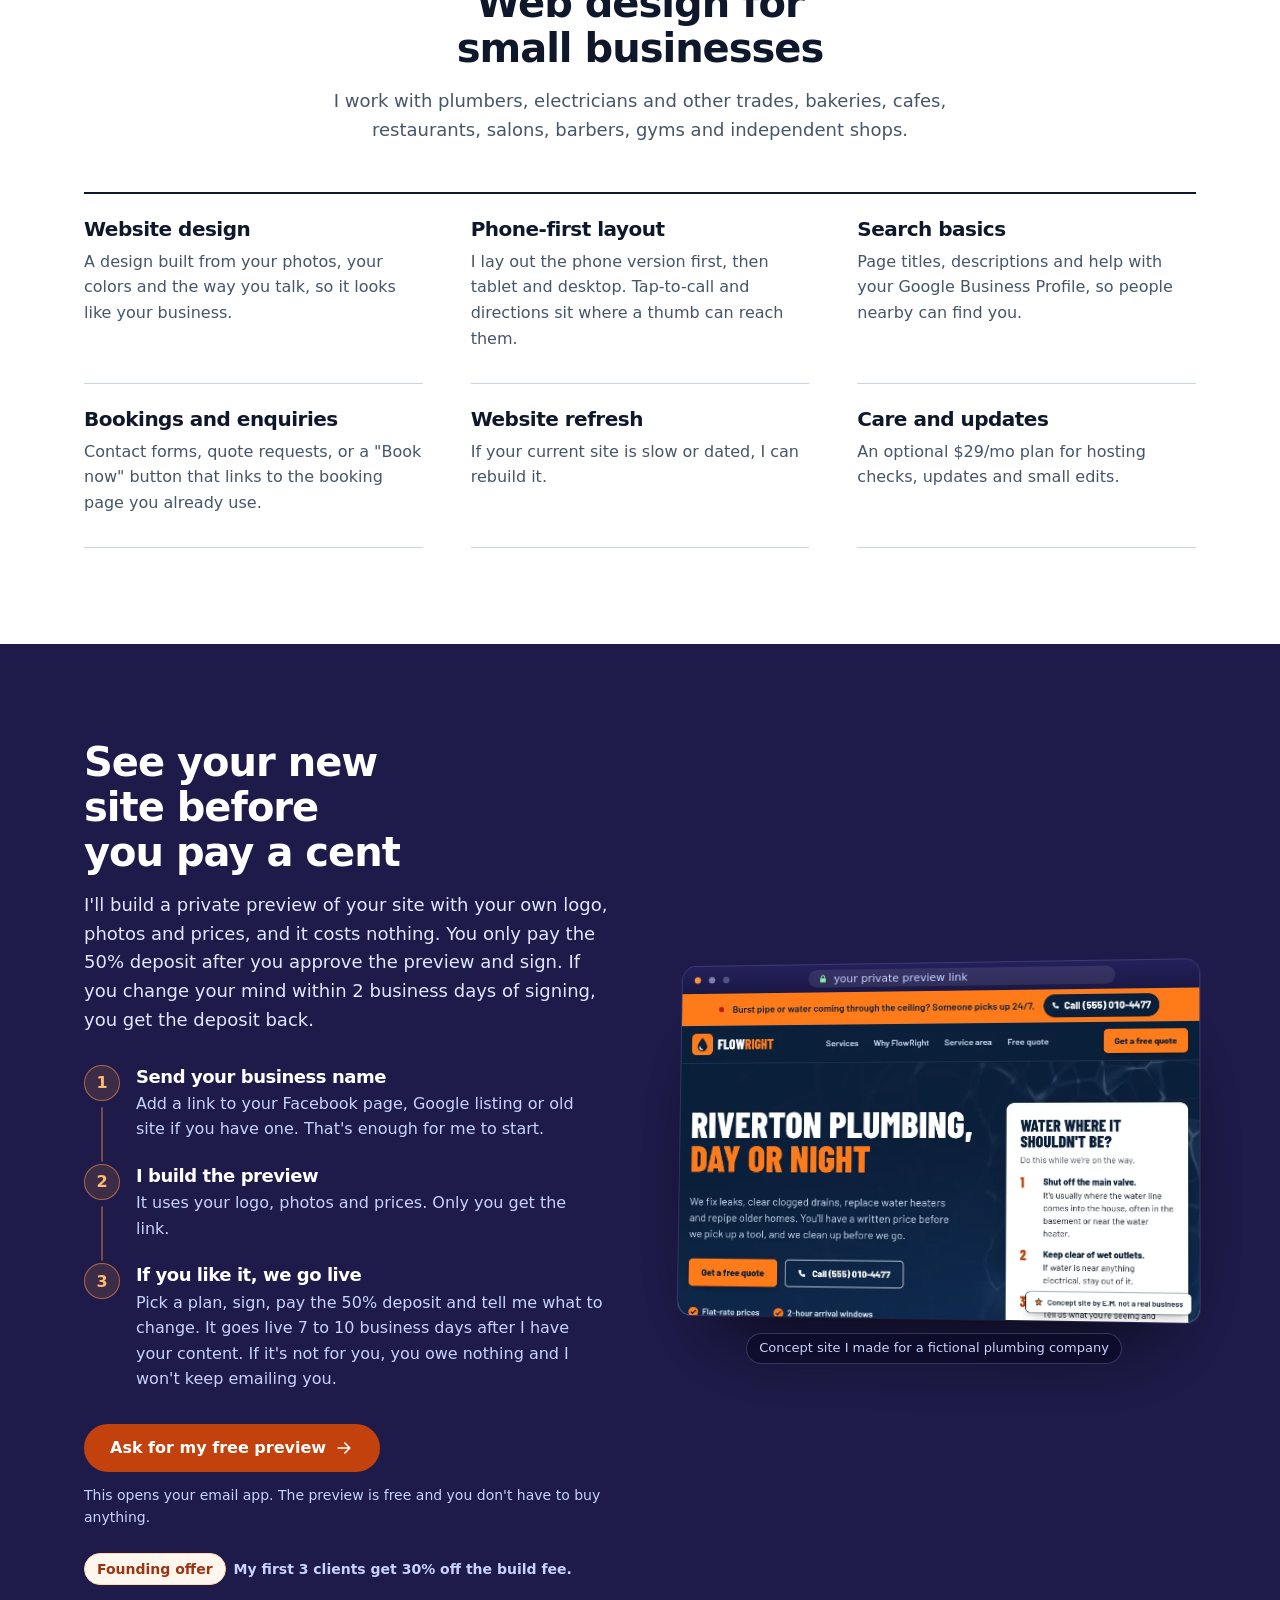
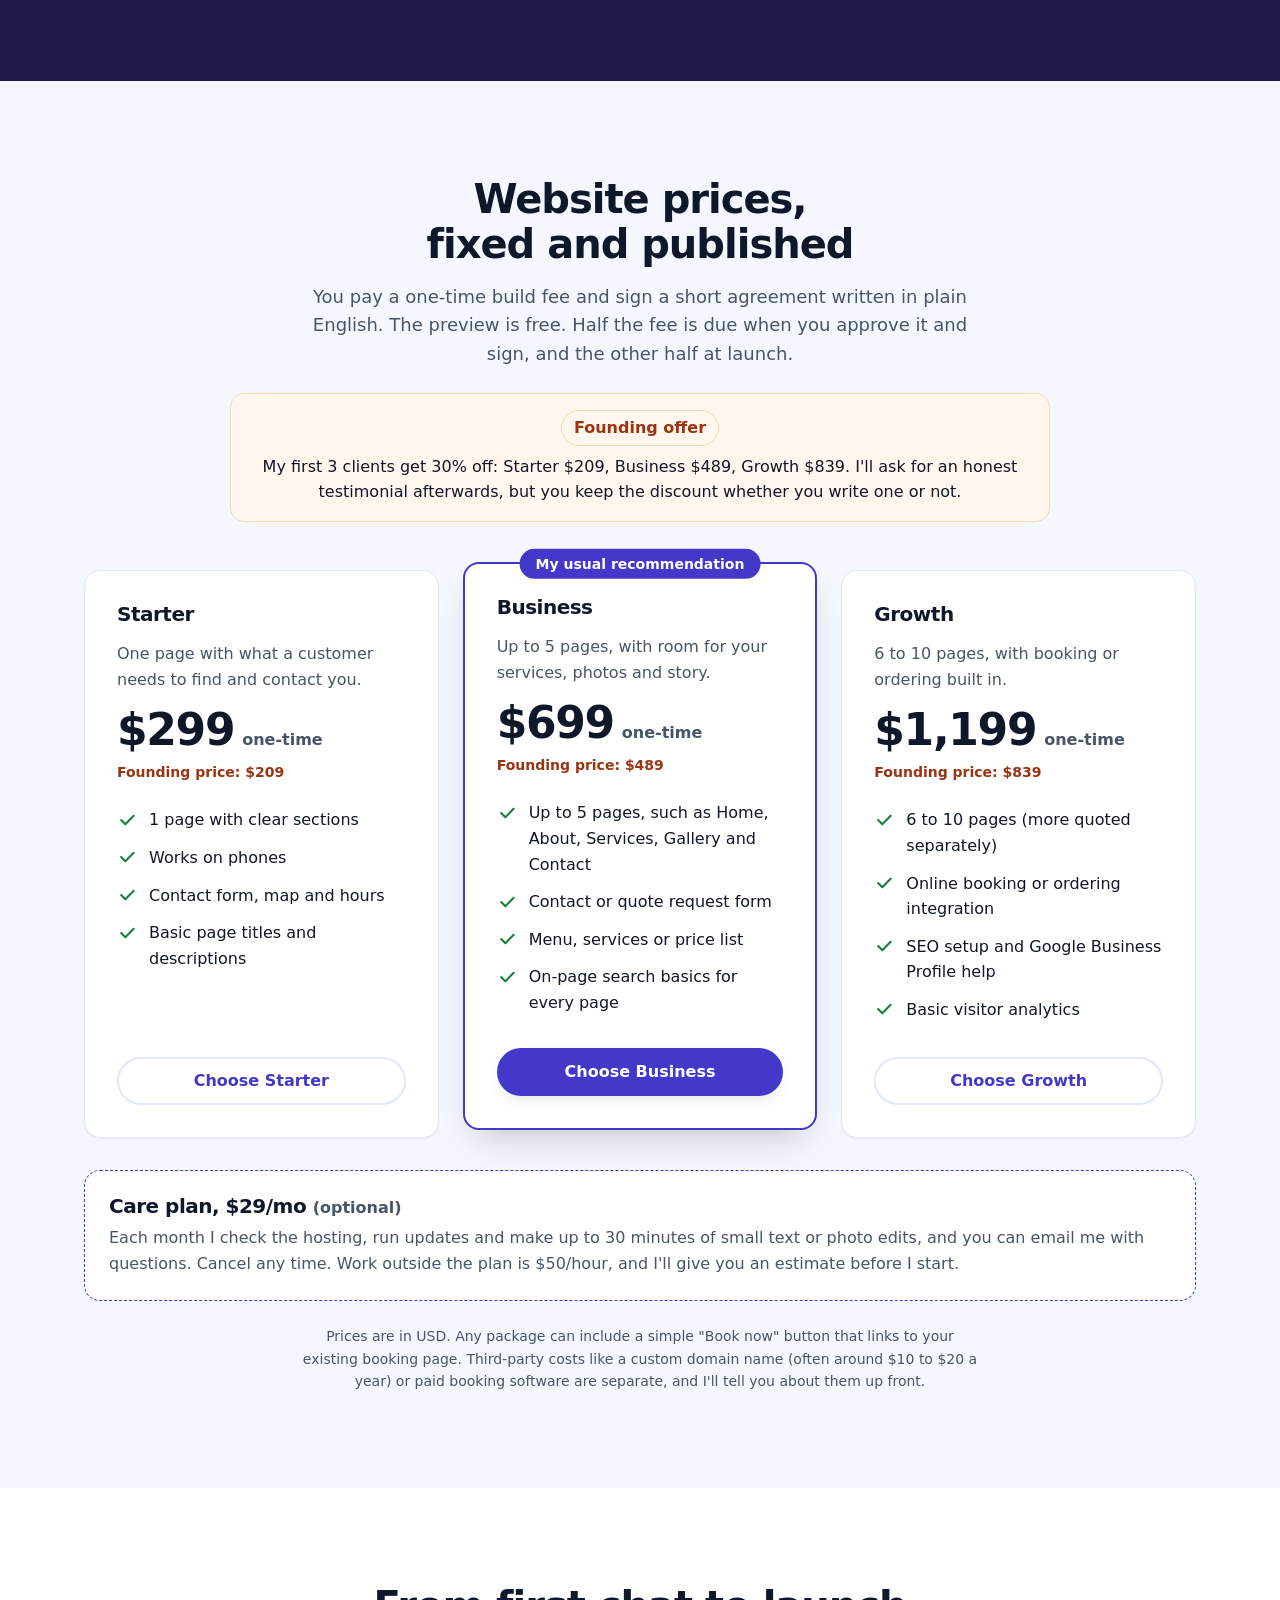
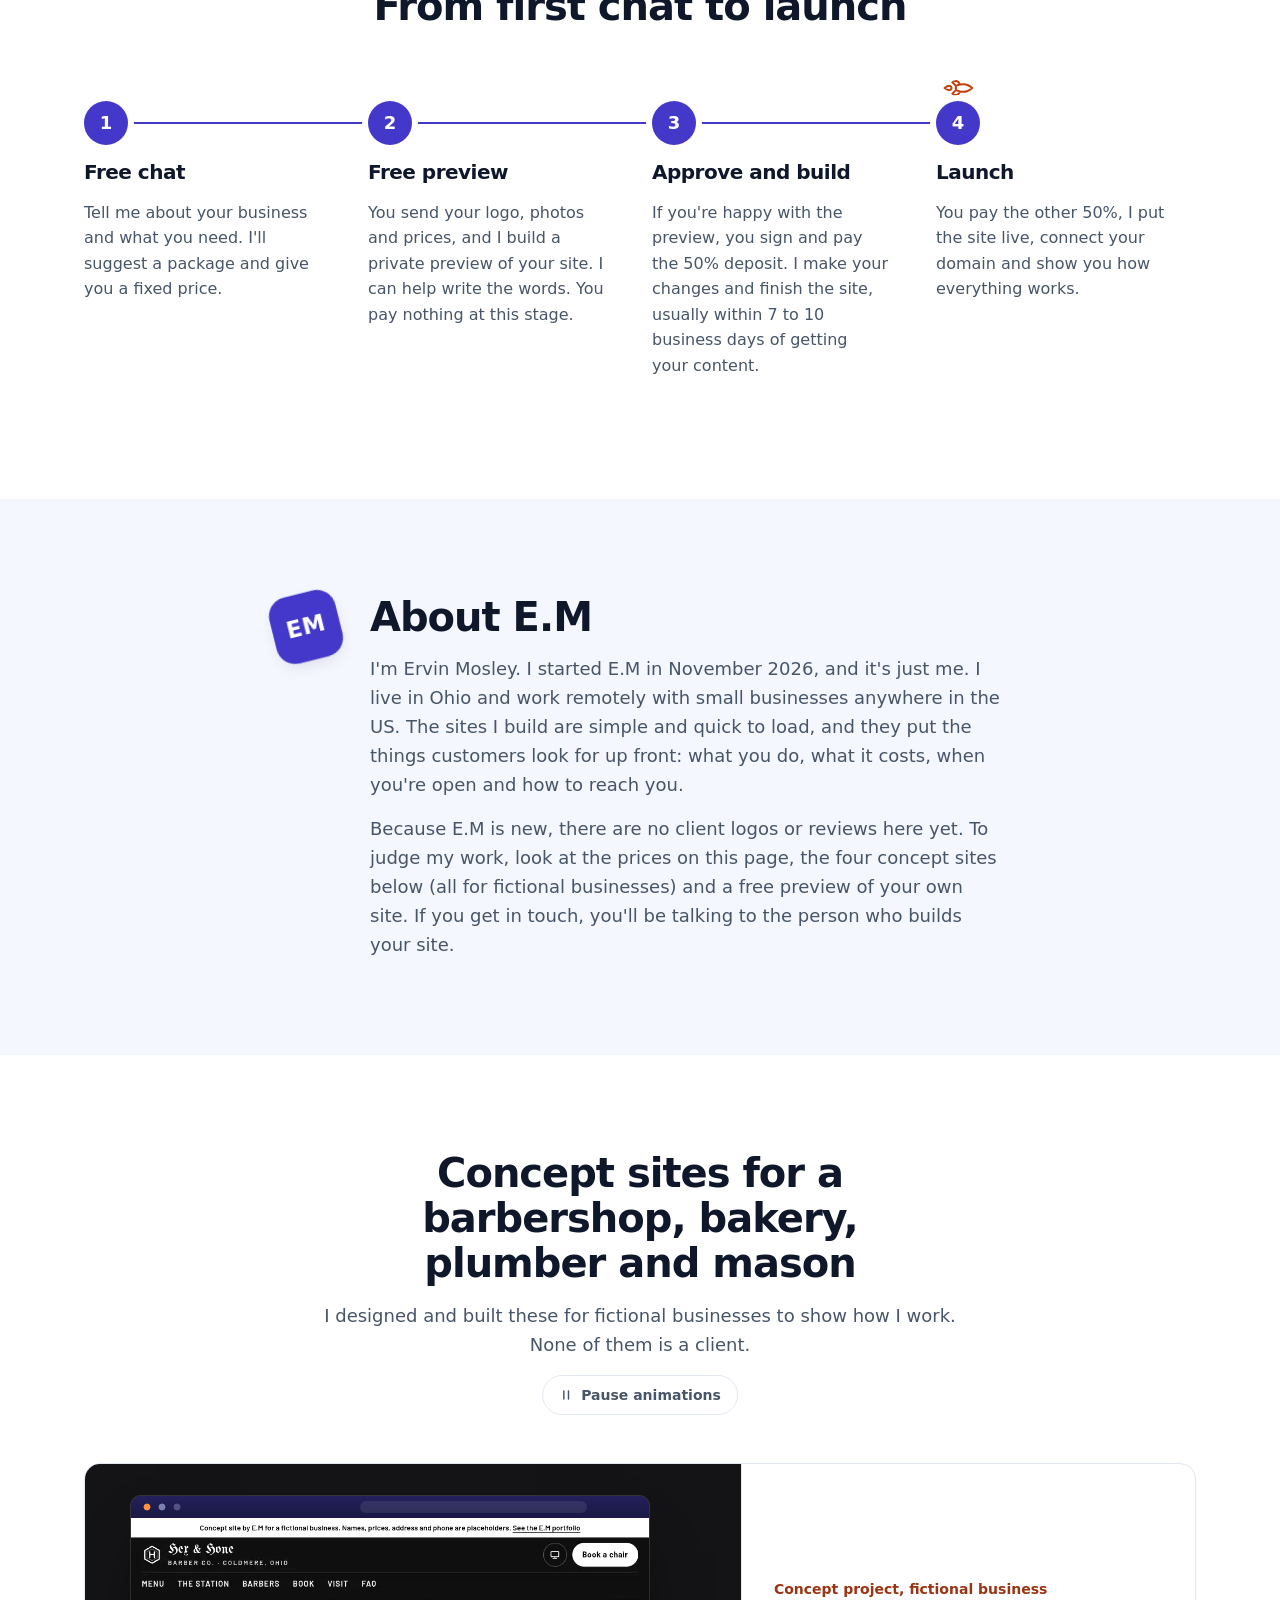
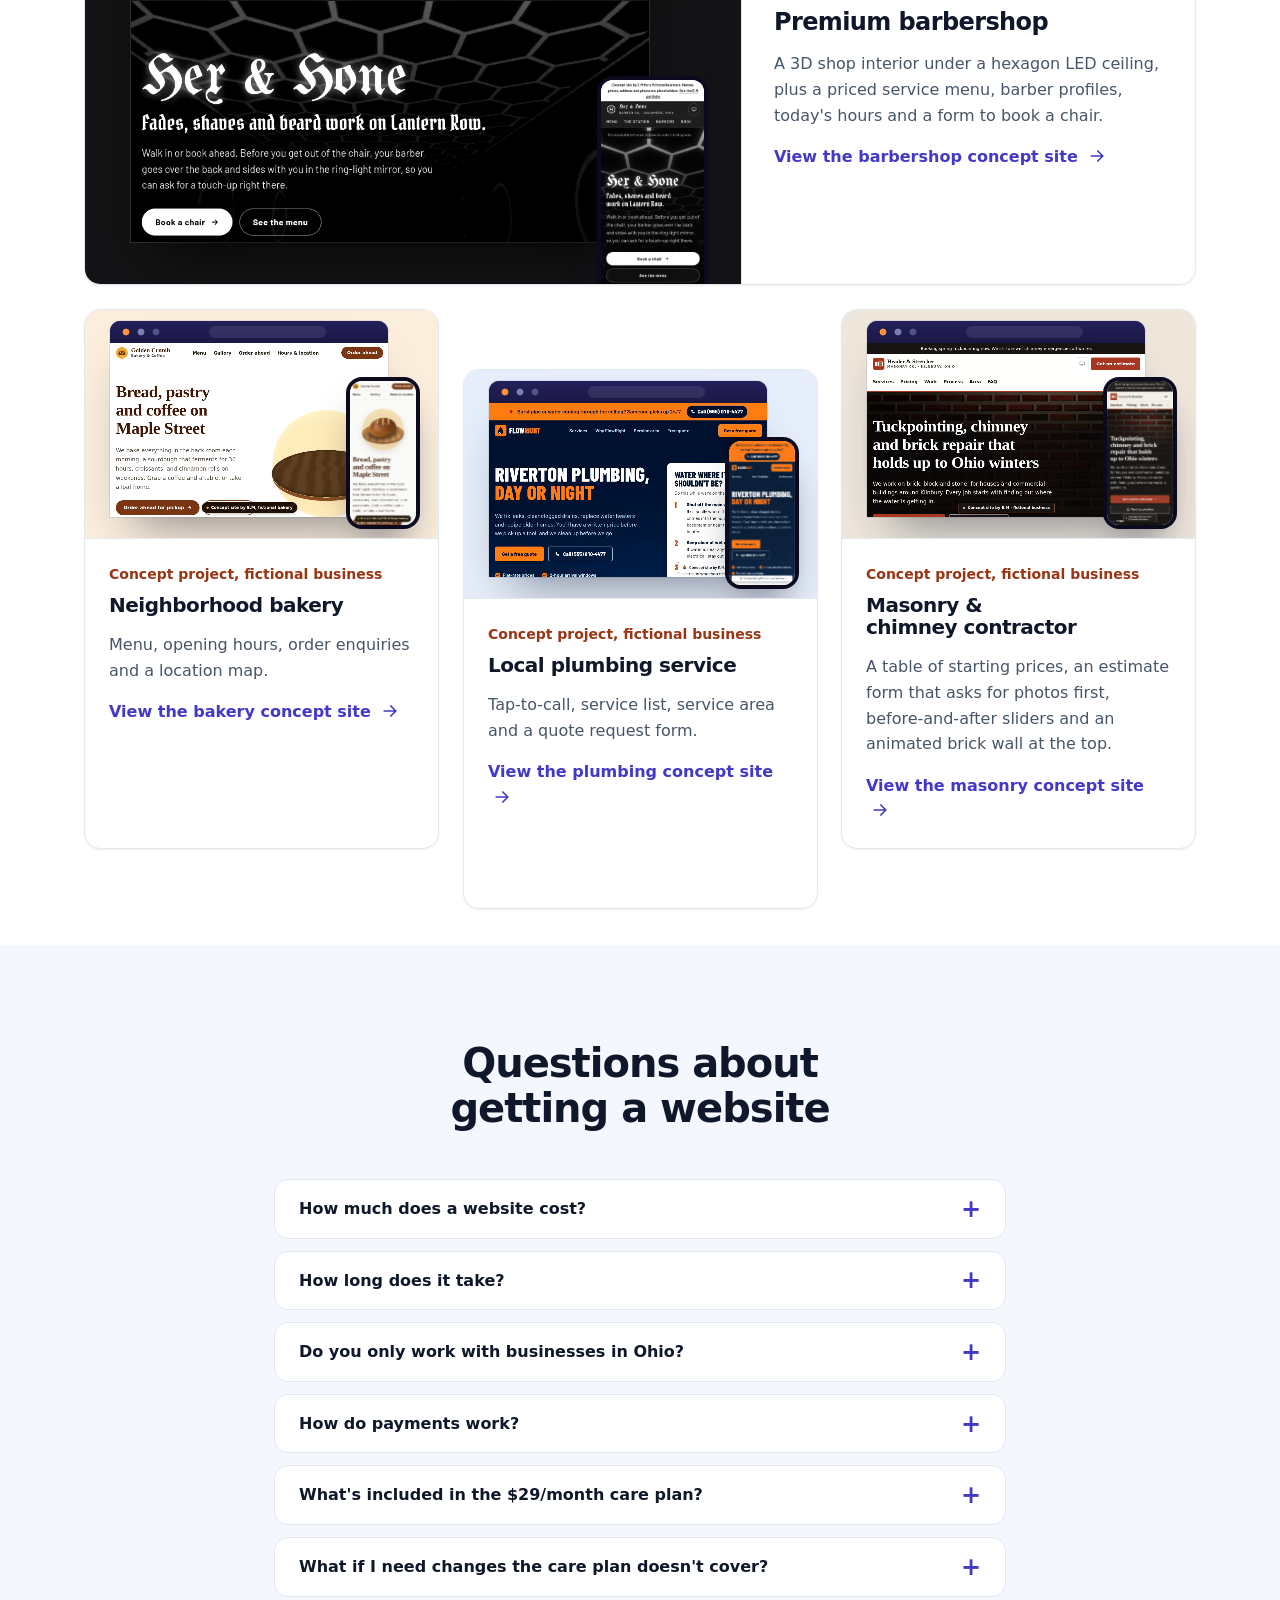
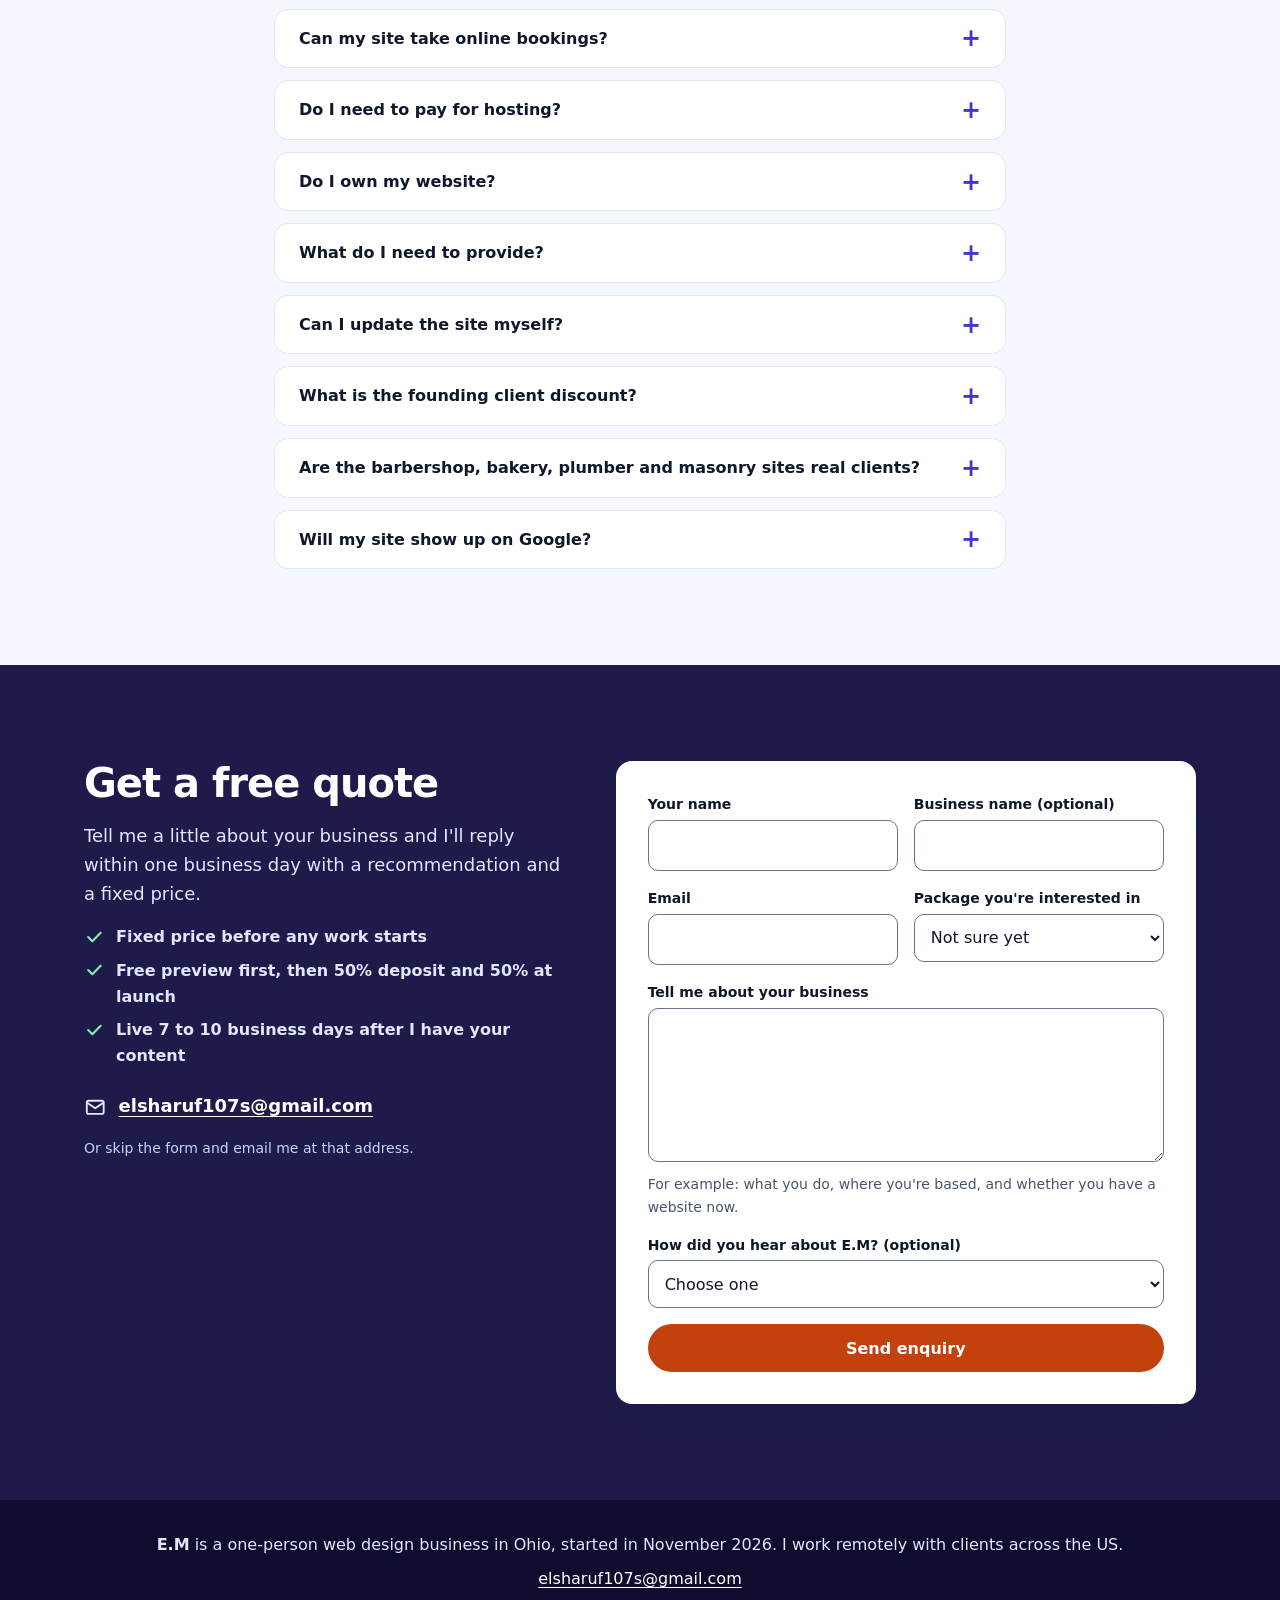
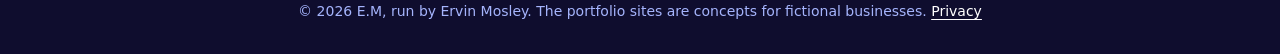
==== commit d2b83be3: "Scroll-built story, barbershop demo, de-AI copy and UI across all pages Build story and scroll motio" ====
--- a/index.html
+++ b/index.html
@@ -34,12 +34,15 @@
                     its sha256 hash in that line must be updated too.
                     "media-src 'self'" is what lets the demo videos play.
   - Visual effects: assets/js/fx.js (scroll reveals, 3D tilt, lazy videos,
-                    the "Pause animations" buttons) and assets/js/gl.js (the two
-                    WebGL backgrounds). Screenshots and videos of the concept
+                    the "Pause animations" buttons), assets/js/gl.js (the three
+                    WebGL backgrounds), assets/js/build.js (the "Watch a website
+                    come together" build story) and assets/js/scroll.js (the
+                    scroll-driven effects). Screenshots and videos of the concept
                     sites are in assets/media/; re-capture them if those sites
-                    change. To switch every effect off, delete the
-                    <script type="module" src="assets/js/fx.js"> line: the page
-                    still works and shows still images instead.
+                    change. To switch every effect off, delete the three
+                    module <script> lines (fx.js,
+                    build.js, scroll.js): the page still works and shows still
+                    images and the finished build story instead.
 
   Every editable value is tagged data-edit="..." so you can find it quickly.
   ================================================================
@@ -48,7 +51,7 @@
   <meta http-equiv="Content-Security-Policy" content="default-src 'none'; script-src 'self' 'sha256-Du+OJKJSbdUgz5nrHeWWINvez6XKDDU/tyj/5c2uvwo='; style-src 'self' 'unsafe-inline'; img-src 'self' data:; media-src 'self'; form-action https://formspree.io; base-uri 'none'; object-src 'none'">
   <meta name="referrer" content="strict-origin-when-cross-origin">
   <title>Small Business Web Design from $299 | E.M, Ohio</title>
-  <meta name="description" content="Fast, mobile-friendly websites for US small businesses from an Ohio-based web designer. Fixed prices from $299. First 3 clients get 30% off.">
+  <meta name="description" content="Websites for US small businesses, built by one web designer in Ohio. Fixed prices from $299. My first 3 clients get 30% off.">
   <meta name="author" content="Ervin Mosley">
   <meta name="theme-color" content="#312e81">
   <link rel="canonical" href="https://elsharuf107s-ux.github.io/em-webdev/">
@@ -57,7 +60,7 @@
   <meta property="og:type" content="website">
   <meta property="og:site_name" content="E.M">
   <meta property="og:title" content="Small Business Web Design from $299 | E.M, Ohio">
-  <meta property="og:description" content="Fast-loading, mobile-friendly websites for small businesses. Fixed, published prices from $299. Based in Ohio, working with clients across the United States.">
+  <meta property="og:description" content="Websites for small businesses that load fast and work on phones. Prices are fixed and published, starting at $299. I'm in Ohio and work with clients anywhere in the US.">
   <meta property="og:url" content="https://elsharuf107s-ux.github.io/em-webdev/">
   <meta property="og:locale" content="en_US">
   <meta property="og:image" content="https://elsharuf107s-ux.github.io/em-webdev/og-image.png">
@@ -66,7 +69,7 @@
   <meta property="og:image:alt" content="E.M: websites for small businesses, fixed prices from $299">
   <meta name="twitter:card" content="summary_large_image">
   <meta name="twitter:title" content="Small Business Web Design from $299 | E.M, Ohio">
-  <meta name="twitter:description" content="Fast-loading, mobile-friendly websites for small businesses. Fixed prices from $299.">
+  <meta name="twitter:description" content="Websites for small businesses that load fast and work on phones. Fixed prices from $299.">
   <meta name="twitter:image" content="https://elsharuf107s-ux.github.io/em-webdev/og-image.png">
   <meta name="twitter:image:alt" content="E.M: websites for small businesses, fixed prices from $299">
 
@@ -77,6 +80,8 @@
   <link rel="stylesheet" href="styles.css">
   <script src="script.js" defer></script>
   <script type="module" src="assets/js/fx.js"></script>
+  <script type="module" src="assets/js/build.js"></script>
+  <script type="module" src="assets/js/scroll.js"></script>
 
   <script type="application/ld+json">
   {
@@ -213,7 +218,7 @@
             "name": "How long does it take?",
             "acceptedAnswer": {
               "@type": "Answer",
-              "text": "Most sites go live 7 to 10 business days after I receive your content: your text, photos and logo. The sooner I have those, the sooner you're live."
+              "text": "Most sites go live 7 to 10 business days after I have your text, photos and logo. The sooner you send them, the sooner the site is live."
             }
           },
           {
@@ -221,7 +226,7 @@
             "name": "Do you only work with businesses in Ohio?",
             "acceptedAnswer": {
               "@type": "Answer",
-              "text": "No. I'm based in Ohio and work remotely with small businesses across the United States. Everything can be done by email, or by video call if you'd like to talk it through."
+              "text": "No. I'm in Ohio, but I work remotely with small businesses anywhere in the US. We can do everything by email, or on a video call if you'd rather talk."
             }
           },
           {
@@ -229,7 +234,7 @@
             "name": "How do payments work?",
             "acceptedAnswer": {
               "@type": "Answer",
-              "text": "A 50% deposit to start and 50% at launch. If you cancel in writing within 2 business days of signing, before work starts, you get the full deposit back. The care plan is billed monthly and you can cancel any time."
+              "text": "The preview is free. You pay a 50% deposit after you approve the preview and sign. If you cancel in writing within 2 business days of signing, I refund the whole deposit. The other 50% is due at launch. The care plan is billed monthly, and you can cancel it any time."
             }
           },
           {
@@ -245,7 +250,7 @@
             "name": "What if I need changes the care plan doesn't cover?",
             "acceptedAnswer": {
               "@type": "Answer",
-              "text": "Extra work is $50 an hour. I'll tell you the estimate before I start, and nothing begins until you say yes."
+              "text": "Extra work is $50 an hour. I'll give you an estimate first, and I don't start until you say yes."
             }
           },
           {
@@ -261,7 +266,7 @@
             "name": "Do I need to pay for hosting?",
             "acceptedAnswer": {
               "@type": "Answer",
-              "text": "For most simple sites, no. I can host your site on free, reliable static hosting. If you want your own domain name (like yourbusiness.com), you pay the registrar directly, usually a small yearly fee."
+              "text": "For most simple sites, no. I can put your site on free static hosting. If you want your own domain name (like yourbusiness.com), you pay the registrar for it directly, often $10 to $20 a year."
             }
           },
           {
@@ -269,7 +274,7 @@
             "name": "Do I own my website?",
             "acceptedAnswer": {
               "@type": "Answer",
-              "text": "Yes. Once the build is paid for, the site and its content are yours. I'll hand over all the files if you ever want to move."
+              "text": "Yes. Once the build is paid for, the site and its content are yours, and I'll hand over all the files if you ever want to move."
             }
           },
           {
@@ -277,7 +282,7 @@
             "name": "What do I need to provide?",
             "acceptedAnswer": {
               "@type": "Answer",
-              "text": "Your logo (if you have one), photos of your work or premises, and basic details like services, prices and hours. Don't have good photos or text? I'll help you with that."
+              "text": "Your logo if you have one, photos of your work or your premises, and the basics: services, prices and hours. If you're short on good photos or text, I'll help."
             }
           },
           {
@@ -285,7 +290,7 @@
             "name": "Can I update the site myself?",
             "acceptedAnswer": {
               "@type": "Answer",
-              "text": "You can, and I'll show you how. Or join the optional $29/mo care plan and send me your changes by email."
+              "text": "Yes, and I'll show you how. If you'd rather not, the optional $29/mo care plan lets you email me your changes instead."
             }
           },
           {
@@ -293,15 +298,15 @@
             "name": "What is the founding client discount?",
             "acceptedAnswer": {
               "@type": "Answer",
-              "text": "E.M is new, so my first 3 clients get 30% off the build fee: Starter $209, Business $489, Growth $839. I'll ask for an honest testimonial, but it's optional and the discount stays either way. I never offer discounts or anything else in exchange for Google reviews."
-            }
-          },
-          {
-            "@type": "Question",
-            "name": "Are the bakery, plumber and masonry sites real clients?",
-            "acceptedAnswer": {
-              "@type": "Answer",
-              "text": "No. Golden Crumb Bakery, FlowRight Plumbing and Header & Stretcher Masonry are concept projects for fictional businesses, made to show my design and build quality. E.M is new, and real client work will be labeled as such."
+              "text": "E.M is new, so my first 3 clients get 30% off the build fee: Starter $209, Business $489, Growth $839. I'll ask for an honest testimonial, but it's optional and you keep the discount either way. I don't give discounts or anything else in exchange for Google reviews."
+            }
+          },
+          {
+            "@type": "Question",
+            "name": "Are the barbershop, bakery, plumber and masonry sites real clients?",
+            "acceptedAnswer": {
+              "@type": "Answer",
+              "text": "No. Hex & Hone Barber Co., Golden Crumb Bakery, FlowRight Plumbing and Header & Stretcher Masonry are fictional businesses. I made their sites to show the kind of work I do. When I have real client work, it will be labeled as client work."
             }
           },
           {
@@ -309,7 +314,7 @@
             "name": "Will my site show up on Google?",
             "acceptedAnswer": {
               "@type": "Answer",
-              "text": "Every site is set up so Google can read it: page titles, descriptions, a mobile-friendly layout and a link to your Google Business Profile. I can't promise rankings, and nobody honestly can, but I'll make sure the basics are done right."
+              "text": "I set up every site so Google can read it, with page titles, descriptions, a layout that works on phones and a link to your Google Business Profile. I can't promise where you'll rank, and nobody else honestly can either, but the basics will be done right."
             }
           }
         ]
@@ -355,6 +360,7 @@
       <nav id="site-nav" class="site-nav" aria-label="Main">
         <ul>
           <li><a href="#services">Services</a></li>
+          <li><a href="#preview">Free preview</a></li>
           <li><a href="#pricing">Pricing</a></li>
           <li><a href="#process">Process</a></li>
           <li><a href="#work">Work</a></li>
@@ -371,19 +377,16 @@
     <section id="top" class="hero" aria-labelledby="hero-title">
       <div class="container hero-inner">
         <div class="hero-copy">
-          <p class="eyebrow" data-edit="founding-offer"><span class="pill">Founding offer</span> 30% off for my first 3 clients</p>
           <h1 id="hero-title">Websites for small businesses, from <span data-edit="price">$299</span></h1>
-          <p class="lead">I build fast-loading, mobile-friendly websites for restaurants, salons, trades, gyms and shops. Your site is usually live 7 to 10 business days after I have your content. Fixed prices, plain-English help, and no surprise bills.</p>
+          <p class="lead">I'm Ervin, and I build websites for restaurants, salons, trades, gyms and shops. They load fast and work properly on a phone. Most go live 7 to 10 business days after you send me your text and photos, and the price is fixed before I start.</p>
           <div class="hero-actions">
-            <a class="btn btn-accent btn-glow" href="#contact">Get a free quote <svg class="icon" aria-hidden="true"><use href="#i-arrow"/></svg></a>
+            <a class="btn btn-accent" href="#contact">Get a free quote <svg class="icon" aria-hidden="true"><use href="#i-arrow"/></svg></a>
             <a class="btn btn-ghost" href="#pricing">See pricing</a>
           </div>
-          <ul class="hero-points" aria-label="What is included">
-            <li><svg class="icon" aria-hidden="true"><use href="#i-check"/></svg> Looks great on phones</li>
-            <li><svg class="icon" aria-hidden="true"><use href="#i-check"/></svg> You own your site</li>
-            <li><svg class="icon" aria-hidden="true"><use href="#i-check"/></svg> No long contracts</li>
-          </ul>
-          <p class="hero-location"><svg class="icon" aria-hidden="true"><use href="#i-pin"/></svg> Based in Ohio, working remotely with small businesses across the United States.</p>
+          <p class="hero-preview">Not ready to commit? I'll build <a href="#preview">a free preview of your site</a> first.</p>
+          <p class="hero-offer" data-edit="founding-offer"><span class="pill">Founding offer</span> My first 3 clients get 30% off.</p>
+          <p class="hero-location"><svg class="icon" aria-hidden="true"><use href="#i-pin"/></svg> I'm in Ohio and work remotely with businesses anywhere in the US. You own the site, and there's no long contract.</p>
+          <a class="scroll-cue" href="#build"><span class="scroll-cue-line" aria-hidden="true"></span>Watch a site get built</a>
         </div>
 
         <!-- Decorative: real screenshots of two of the concept sites in a 3D device rig.
@@ -405,11 +408,97 @@
             </div>
             <div class="device-chip">
               <svg class="icon" aria-hidden="true"><use href="#i-phone"/></svg>
-              <span>Built mobile-first</span>
-            </div>
-          </div>
-          <figcaption class="stage-caption">Shown: my concept sites for fictional businesses</figcaption>
+              <span>Built for phones first</span>
+            </div>
+          </div>
+          <figcaption class="stage-caption">Concept sites I made for fictional businesses</figcaption>
         </figure>
+      </div>
+    </section>
+
+    <!-- BUILD STORY: a concept site assembles itself as you scroll.
+         Without JS, or with reduced motion, it shows the finished site and all
+         five steps as a normal list. The scrolling is added by assets/js/build.js. -->
+    <section id="build" class="build s0 s1 s2 s3 s4" aria-labelledby="build-title">
+      <div class="build-pin">
+        <div class="container build-inner">
+          <div class="build-copy">
+            <h2 id="build-title">Watch a website come together</h2>
+            <p class="build-lead">Golden Crumb is a fictional bakery. I made its site as a concept, and this is the order I built it in. Yours would go together the same way.</p>
+            <ol class="build-steps">
+              <li class="build-step" data-step="0">
+                <h3>A free chat and a sketch</h3>
+                <p>You tell me what you do and who your customers are. I sketch the pages they'll need and give you a fixed price.</p>
+              </li>
+              <li class="build-step" data-step="1">
+                <h3>Colors and type</h3>
+                <p>Your brand colors and lettering go in first. Everything after that is built around them.</p>
+              </li>
+              <li class="build-step" data-step="2">
+                <h3>Photos and words</h3>
+                <p>Then your photos, menu, prices and hours. If your photos or text need work, I'll help with that.</p>
+              </li>
+              <li class="build-step" data-step="3">
+                <h3>The phone version</h3>
+                <p>A lot of your customers will find you on a phone, so I lay that version out first, with tap-to-call and directions near the top.</p>
+              </li>
+              <li class="build-step" data-step="4">
+                <h3>Launch</h3>
+                <p>You look over a preview link and ask for changes. Then it goes live, usually 7 to 10 business days after I have your content, and the site belongs to you.</p>
+                <a class="btn btn-accent build-cta" href="#contact">Start your site <svg class="icon" aria-hidden="true"><use href="#i-arrow"/></svg></a>
+              </li>
+            </ol>
+            <span class="build-rail" aria-hidden="true"><span class="build-rail-fill"></span></span>
+          </div>
+
+          <figure class="build-stage">
+            <div class="bw-rig" aria-hidden="true">
+              <div class="bw-browser">
+                <div class="bw-bar">
+                  <span class="browser-dots"></span>
+                  <span class="bw-url">
+                    <svg class="bw-lock" viewBox="0 0 24 24" focusable="false"><rect x="5" y="11" width="14" height="10" rx="2" fill="currentColor"/><path d="M8 11V8a4 4 0 0 1 8 0v3" fill="none" stroke="currentColor" stroke-width="2.4"/></svg>
+                    <span class="bw-url-text">yourbusiness.com</span>
+                  </span>
+                  <span class="bw-live">Live</span>
+                </div>
+                <div class="bw-screen">
+                  <div class="bk">
+                    <div class="bk-nav">
+                      <span class="bk-logo w" style="--i:0"></span>
+                      <span class="bk-name"><b class="w t" style="--i:1">Golden Crumb</b><small class="w c" style="--i:2">Bakery &amp; coffee</small></span>
+                      <span class="bk-links"><i class="w c" style="--i:2">Menu</i><i class="w c" style="--i:3">Gallery</i><i class="w c" style="--i:3">Order ahead</i><i class="w c" style="--i:4">Hours &amp; location</i></span>
+                      <span class="bk-btn bk-btn-fill w" style="--i:4"><span class="c">Order ahead</span></span>
+                    </div>
+                    <div class="bk-hero">
+                      <div class="bk-text">
+                        <p class="bk-eyebrow"><span class="w c" style="--i:3">Baked on Maple Street since dawn</span></p>
+                        <p class="bk-h"><span class="w t" style="--i:4">Warm bread, <em>flaky</em> pastry &amp; a seat for you.</span></p>
+                        <p class="bk-p"><span class="w c" style="--i:5">Golden Crumb is your neighborhood bakery: slow-fermented sourdough, butter-laminated pastries, and coffee pulled by people who know your name.</span></p>
+                        <p class="bk-actions">
+                          <span class="bk-btn bk-btn-fill w" style="--i:6"><span class="c">Order ahead for pickup</span></span>
+                          <span class="bk-btn bk-btn-line w" style="--i:7"><span class="c">See today's menu</span></span>
+                        </p>
+                        <p class="bk-stats">
+                          <span class="w" style="--i:7"><b class="c">6:30am</b><small class="c">Ovens open daily</small></span>
+                          <span class="w" style="--i:8"><b class="c">36 hrs</b><small class="c">Sourdough ferment</small></span>
+                          <span class="w" style="--i:8"><b class="c">0</b><small class="c">Shortcuts taken</small></span>
+                        </p>
+                      </div>
+                      <div class="bk-media w" style="--i:5"><span class="bk-photo"></span></div>
+                    </div>
+                  </div>
+                  <span class="bw-scan"></span>
+                </div>
+              </div>
+              <div class="bw-phone">
+                <div class="phone-screen"><img class="phone-pan" src="assets/media/bakery-mobile.webp" width="585" height="3300" alt="" loading="lazy" decoding="async"></div>
+              </div>
+              <svg class="bw-rocket" viewBox="0 0 24 24" focusable="false"><use href="#i-rocket"/></svg>
+            </div>
+            <figcaption class="stage-caption">Concept site for a fictional bakery, not a client</figcaption>
+          </figure>
+        </div>
       </div>
     </section>
 
@@ -417,29 +506,28 @@
     <section class="section section-alt" aria-labelledby="problem-title">
       <div class="container">
         <div class="section-head">
-          <p class="kicker">Why it matters</p>
-          <h2 id="problem-title">Most customers look you up online before they visit</h2>
-          <p>If they can't find you, or your site is hard to use on a phone, they often pick someone else. I fix that without the agency price tag.</p>
+                    <h2 id="problem-title">Most customers look you up online before they visit</h2>
+          <p>If they can't find you, or your site is a pain to use on a phone, a lot of them go somewhere else. I build sites that fix that, for a lot less than an agency charges.</p>
         </div>
         <div class="compare">
           <div class="compare-card compare-problem">
-            <h3>The problem</h3>
+            <h3>What I usually see</h3>
             <ul class="icon-list">
               <li><svg class="icon icon-bad" aria-hidden="true"><use href="#i-x"/></svg> No website, or only a social media page</li>
               <li><svg class="icon icon-bad" aria-hidden="true"><use href="#i-x"/></svg> An old site that is slow or broken on phones</li>
               <li><svg class="icon icon-bad" aria-hidden="true"><use href="#i-x"/></svg> Hours, menu or prices that are out of date</li>
               <li><svg class="icon icon-bad" aria-hidden="true"><use href="#i-x"/></svg> Hard to find on Google Search and Maps</li>
-              <li><svg class="icon icon-bad" aria-hidden="true"><use href="#i-x"/></svg> Agency quotes that are too high for a small business</li>
+              <li><svg class="icon icon-bad" aria-hidden="true"><use href="#i-x"/></svg> Agency quotes a small business can't justify</li>
             </ul>
           </div>
           <div class="compare-card compare-solution">
             <h3>How I help</h3>
             <ul class="icon-list">
-              <li><svg class="icon icon-good" aria-hidden="true"><use href="#i-check"/></svg> A clean, modern site built for your business</li>
-              <li><svg class="icon icon-good" aria-hidden="true"><use href="#i-check"/></svg> Fast-loading and easy to use on any phone</li>
+              <li><svg class="icon icon-good" aria-hidden="true"><use href="#i-check"/></svg> A site designed around your business and your photos</li>
+              <li><svg class="icon icon-good" aria-hidden="true"><use href="#i-check"/></svg> Loads fast and is easy to use on a phone</li>
               <li><svg class="icon icon-good" aria-hidden="true"><use href="#i-check"/></svg> Tap-to-call, maps and clear contact details</li>
-              <li><svg class="icon icon-good" aria-hidden="true"><use href="#i-check"/></svg> Search basics set up so customers can find you</li>
-              <li><svg class="icon icon-good" aria-hidden="true"><use href="#i-check"/></svg> Fixed, published prices with no hidden fees</li>
+              <li><svg class="icon icon-good" aria-hidden="true"><use href="#i-check"/></svg> Search basics done, so people nearby can find you</li>
+              <li><svg class="icon icon-good" aria-hidden="true"><use href="#i-check"/></svg> Prices published on this page and fixed before I start</li>
             </ul>
           </div>
         </div>
@@ -450,38 +538,31 @@
     <section id="services" class="section" aria-labelledby="services-title">
       <div class="container">
         <div class="section-head">
-          <p class="kicker">Services</p>
-          <h2 id="services-title">Web design services for small businesses</h2>
-          <p>Built for plumbers, electricians and other trades, bakeries, cafes and restaurants, salons and barbers, gyms and independent shops.</p>
+                    <h2 id="services-title">Web design for small businesses</h2>
+          <p>I work with plumbers, electricians and other trades, bakeries, cafes, restaurants, salons, barbers, gyms and independent shops.</p>
         </div>
         <ul class="card-grid" role="list">
           <li class="card">
-            <span class="card-icon"><svg class="icon" aria-hidden="true"><use href="#i-pen"/></svg></span>
             <h3>Website design</h3>
-            <p>A custom-looking design that fits your brand, with your photos, colors and voice.</p>
+            <p>A design built from your photos, your colors and the way you talk, so it looks like your business.</p>
           </li>
           <li class="card">
-            <span class="card-icon"><svg class="icon" aria-hidden="true"><use href="#i-phone"/></svg></span>
-            <h3>Mobile-first build</h3>
-            <p>Designed for phones first, then tablets and desktops, with tap-to-call and directions.</p>
+            <h3>Phone-first layout</h3>
+            <p>I lay out the phone version first, then tablet and desktop. Tap-to-call and directions sit where a thumb can reach them.</p>
           </li>
           <li class="card">
-            <span class="card-icon"><svg class="icon" aria-hidden="true"><use href="#i-search"/></svg></span>
             <h3>Search basics</h3>
-            <p>Page titles, descriptions and Google Business Profile guidance so nearby customers can find you.</p>
+            <p>Page titles, descriptions and help with your Google Business Profile, so people nearby can find you.</p>
           </li>
           <li class="card">
-            <span class="card-icon"><svg class="icon" aria-hidden="true"><use href="#i-calendar"/></svg></span>
             <h3>Bookings and enquiries</h3>
             <p>Contact forms, quote requests, or a "Book now" button that links to the booking page you already use.</p>
           </li>
           <li class="card">
-            <span class="card-icon"><svg class="icon" aria-hidden="true"><use href="#i-bolt"/></svg></span>
             <h3>Website refresh</h3>
-            <p>Already have a site? I can rebuild an outdated one so it is faster and easier to use.</p>
+            <p>If your current site is slow or dated, I can rebuild it.</p>
           </li>
           <li class="card">
-            <span class="card-icon"><svg class="icon" aria-hidden="true"><use href="#i-wrench"/></svg></span>
             <h3>Care and updates</h3>
             <p>An optional <span data-edit="price">$29/mo</span> plan for hosting checks, updates and small edits.</p>
           </li>
@@ -489,28 +570,75 @@
       </div>
     </section>
 
+    <!-- FREE PREVIEW OFFER: E.M builds a free, private preview from the business's own
+         logo, photos and prices before they pay anything. The CTA is a plain mailto
+         (subject "Free preview request"), so it works without the contact form.
+         The screenshot is a concept site for a fictional business, never a real one. -->
+    <section id="preview" class="section section-dark preview" aria-labelledby="preview-title">
+      <div class="container preview-inner">
+        <div class="preview-copy">
+                    <h2 id="preview-title">See your new site before you pay a cent</h2>
+          <p class="preview-lead">I'll build a private preview of your site with your own logo, photos and prices, and it costs nothing. You only pay the 50% deposit after you approve the preview and sign. If you change your mind within 2 business days of signing, you get the deposit back.</p>
+          <ol class="preview-steps">
+            <li>
+              <h3>Send your business name</h3>
+              <p>Add a link to your Facebook page, Google listing or old site if you have one. That's enough for me to start.</p>
+            </li>
+            <li>
+              <h3>I build the preview</h3>
+              <p>It uses your logo, photos and prices. Only you get the link.</p>
+            </li>
+            <li>
+              <h3>If you like it, we go live</h3>
+              <p>Pick a plan, sign, pay the 50% deposit and tell me what to change. It goes live 7 to 10 business days after I have your content. If it's not for you, you owe nothing and I won't keep emailing you.</p>
+            </li>
+          </ol>
+          <div class="preview-actions">
+            <a class="btn btn-accent" href="mailto:elsharuf107s@gmail.com?subject=Free%20preview%20request&amp;body=Business%20name%3A%20%0D%0ACity%3A%20%0D%0ALink%20to%20your%20Facebook%2C%20Google%20listing%20or%20current%20site%20(optional)%3A%20" data-edit="email">Ask for my free preview <svg class="icon" aria-hidden="true"><use href="#i-arrow"/></svg></a>
+            <p class="preview-note">This opens your email app. The preview is free and you don't have to buy anything.</p>
+          </div>
+          <p class="preview-founding" data-edit="founding-offer"><span class="pill">Founding offer</span> My first 3 clients get 30% off the build fee.</p>
+        </div>
+
+        <figure class="preview-stage">
+          <div class="preview-browser" aria-hidden="true">
+            <div class="browser-bar">
+              <span class="browser-dots"></span>
+              <span class="preview-url">
+                <svg class="preview-lock" viewBox="0 0 24 24" focusable="false"><rect x="5" y="11" width="14" height="10" rx="2" fill="currentColor"/><path d="M8 11V8a4 4 0 0 1 8 0v3" fill="none" stroke="currentColor" stroke-width="2.4"/></svg>
+                your private preview link
+              </span>
+            </div>
+            <div class="browser-screen">
+              <img src="assets/media/plumber-desktop-poster.webp" width="960" height="600" alt="" loading="lazy" decoding="async">
+            </div>
+          </div>
+          <figcaption class="stage-caption">Concept site I made for a fictional plumbing company</figcaption>
+        </figure>
+      </div>
+    </section>
+
     <!-- PRICING -->
     <section id="pricing" class="section section-alt" aria-labelledby="pricing-title">
       <div class="container">
         <div class="section-head">
-          <p class="kicker">Pricing</p>
-          <h2 id="pricing-title">Small business website prices: fixed and public</h2>
-          <p>A one-time build fee and a short, plain-English agreement. 50% deposit to start, 50% at launch.</p>
+                    <h2 id="pricing-title">Website prices, fixed and published</h2>
+          <p>You pay a one-time build fee and sign a short agreement written in plain English. The preview is free. Half the fee is due when you approve it and sign, and the other half at launch.</p>
         </div>
 
         <div class="founding-offer" data-edit="founding-offer">
-          <p><span class="pill">Founding offer</span> <strong>My first 3 clients get 30% off</strong> (Starter $209, Business $489, Growth $839). I'll ask for an honest testimonial, but the discount stays even if you'd rather not write one.</p>
+          <p><span class="pill">Founding offer</span> My first 3 clients get 30% off: Starter $209, Business $489, Growth $839. I'll ask for an honest testimonial afterwards, but you keep the discount whether you write one or not.</p>
         </div>
 
         <div class="pricing-grid">
           <article class="plan" aria-labelledby="plan-starter">
             <h3 id="plan-starter">Starter</h3>
-            <p class="plan-desc">A one-page site that gets you online fast.</p>
+            <p class="plan-desc">One page with what a customer needs to find and contact you.</p>
             <p class="price"><span data-edit="price">$299</span> <span class="price-note">one-time</span></p>
             <p class="plan-founding" data-edit="founding-offer">Founding price: $209</p>
             <ul class="icon-list">
               <li><svg class="icon icon-good" aria-hidden="true"><use href="#i-check"/></svg> 1 page with clear sections</li>
-              <li><svg class="icon icon-good" aria-hidden="true"><use href="#i-check"/></svg> Mobile-friendly design</li>
+              <li><svg class="icon icon-good" aria-hidden="true"><use href="#i-check"/></svg> Works on phones</li>
               <li><svg class="icon icon-good" aria-hidden="true"><use href="#i-check"/></svg> Contact form, map and hours</li>
               <li><svg class="icon icon-good" aria-hidden="true"><use href="#i-check"/></svg> Basic page titles and descriptions</li>
             </ul>
@@ -518,13 +646,13 @@
           </article>
 
           <article class="plan plan-featured" aria-labelledby="plan-business">
-            <p class="plan-badge">Best fit for most businesses</p>
+            <p class="plan-badge">My usual recommendation</p>
             <h3 id="plan-business">Business</h3>
-            <p class="plan-desc">A full small-business site, up to 5 pages.</p>
+            <p class="plan-desc">Up to 5 pages, with room for your services, photos and story.</p>
             <p class="price"><span data-edit="price">$699</span> <span class="price-note">one-time</span></p>
             <p class="plan-founding" data-edit="founding-offer">Founding price: $489</p>
             <ul class="icon-list">
-              <li><svg class="icon icon-good" aria-hidden="true"><use href="#i-check"/></svg> Up to 5 pages (e.g. Home, About, Services, Gallery, Contact)</li>
+              <li><svg class="icon icon-good" aria-hidden="true"><use href="#i-check"/></svg> Up to 5 pages, such as Home, About, Services, Gallery and Contact</li>
               <li><svg class="icon icon-good" aria-hidden="true"><use href="#i-check"/></svg> Contact or quote request form</li>
               <li><svg class="icon icon-good" aria-hidden="true"><use href="#i-check"/></svg> Menu, services or price list</li>
               <li><svg class="icon icon-good" aria-hidden="true"><use href="#i-check"/></svg> On-page search basics for every page</li>
@@ -534,7 +662,7 @@
 
           <article class="plan" aria-labelledby="plan-growth">
             <h3 id="plan-growth">Growth</h3>
-            <p class="plan-desc">6 to 10 pages, with bookings, SEO setup and analytics.</p>
+            <p class="plan-desc">6 to 10 pages, with booking or ordering built in.</p>
             <p class="price"><span data-edit="price">$1,199</span> <span class="price-note">one-time</span></p>
             <p class="plan-founding" data-edit="founding-offer">Founding price: $839</p>
             <ul class="icon-list">
@@ -548,11 +676,8 @@
         </div>
 
         <aside class="care-plan" aria-labelledby="care-title">
-          <span class="card-icon"><svg class="icon" aria-hidden="true"><use href="#i-shield"/></svg></span>
-          <div>
-            <h3 id="care-title">Optional care plan: <span data-edit="price">$29/mo</span></h3>
-            <p>Hosting checks, updates and up to 30 minutes of small text or photo edits each month, plus help by email. Cancel any time. Extra work outside the plan is <span data-edit="price">$50/hour</span>, and I'll tell you the estimate before I start.</p>
-          </div>
+          <h3 id="care-title">Care plan, <span data-edit="price">$29/mo</span> <span class="care-optional">(optional)</span></h3>
+          <p>Each month I check the hosting, run updates and make up to 30 minutes of small text or photo edits, and you can email me with questions. Cancel any time. Work outside the plan is <span data-edit="price">$50/hour</span>, and I'll give you an estimate before I start.</p>
         </aside>
         <p class="fine-print">Prices are in USD. Any package can include a simple "Book now" button that links to your existing booking page. Third-party costs like a custom domain name (often around $10 to $20 a year) or paid booking software are separate, and I'll tell you about them up front.</p>
       </div>
@@ -562,8 +687,7 @@
     <section id="process" class="section" aria-labelledby="process-title">
       <div class="container">
         <div class="section-head">
-          <p class="kicker">How it works</p>
-          <h2 id="process-title">From first chat to launch in 4 steps</h2>
+                    <h2 id="process-title">From first chat to launch</h2>
         </div>
         <div class="steps-wrap">
         <div class="steps-track" aria-hidden="true"><span class="steps-fill"></span><span class="steps-fly"><svg class="steps-rocket" viewBox="0 0 24 24" focusable="false"><use href="#i-rocket"/></svg></span></div>
@@ -571,17 +695,17 @@
           <li class="step">
             <span class="step-num" aria-hidden="true">1</span>
             <h3>Free chat</h3>
-            <p>Tell me about your business, your customers and what you need. I'll recommend a package and give you a fixed price.</p>
+            <p>Tell me about your business and what you need. I'll suggest a package and give you a fixed price.</p>
           </li>
           <li class="step">
             <span class="step-num" aria-hidden="true">2</span>
-            <h3>Plan and content</h3>
-            <p>We agree on the pages, you pay the 50% deposit, and you send your text, photos and logo. I can help write the words.</p>
+            <h3>Free preview</h3>
+            <p>You send your logo, photos and prices, and I build a private preview of your site. I can help write the words. You pay nothing at this stage.</p>
           </li>
           <li class="step">
             <span class="step-num" aria-hidden="true">3</span>
-            <h3>Design and build</h3>
-            <p>I build your site, usually within 7 to 10 business days of getting your content, and share a preview link for your changes.</p>
+            <h3>Approve and build</h3>
+            <p>If you're happy with the preview, you sign and pay the 50% deposit. I make your changes and finish the site, usually within 7 to 10 business days of getting your content.</p>
           </li>
           <li class="step">
             <span class="step-num" aria-hidden="true">4</span>
@@ -599,10 +723,9 @@
         <div class="about">
           <span class="about-mark" aria-hidden="true">EM</span>
           <div>
-            <p class="kicker">Who you'll work with</p>
-            <h2 id="about-title">About E.M</h2>
-            <p>Hi, I'm Ervin Mosley. I started E.M, my one-person web design studio, in November 2026. I'm based in Ohio and work remotely with small businesses across the United States. I build simple, fast-loading websites that answer what customers want to know first: what you do, how much it costs, when you're open, and how to reach you.</p>
-            <p>E.M is new, so you won't find client logos or reviews here yet. What you will find: public prices, three clearly labeled concept projects so you can judge my work, and a preview of your site before you pay the balance. When you get in touch, you deal with me, the person building your site.</p>
+                        <h2 id="about-title">About E.M</h2>
+            <p>I'm Ervin Mosley. I started E.M in November 2026, and it's just me. I live in Ohio and work remotely with small businesses anywhere in the US. The sites I build are simple and quick to load, and they put the things customers look for up front: what you do, what it costs, when you're open and how to reach you.</p>
+            <p>Because E.M is new, there are no client logos or reviews here yet. To judge my work, look at the prices on this page, the four concept sites below (all for fictional businesses) and a free preview of your own site. If you get in touch, you'll be talking to the person who builds your site.</p>
           </div>
         </div>
       </div>
@@ -612,11 +735,28 @@
     <section id="work" class="section" aria-labelledby="work-title">
       <div class="container">
         <div class="section-head">
-          <p class="kicker">Work</p>
-          <h2 id="work-title">Concept projects: bakery, plumber and masonry website examples</h2>
-          <p>E.M is new, so these are <strong>concept projects</strong>: example sites I designed and built for fictional businesses to show my style. They are not client work.</p>
+                    <h2 id="work-title">Concept sites for a barbershop, bakery, plumber and mason</h2>
+          <p>I designed and built these for fictional businesses to show how I work. None of them is a client.</p>
         </div>
         <div class="work-grid">
+          <a class="work-card work-card-featured" href="portfolio/barbershop/">
+            <div class="work-thumb work-media work-media-barbershop" aria-hidden="true">
+              <div class="media-browser">
+                <div class="browser-bar"><span class="browser-dots"></span><span class="browser-url"></span></div>
+                <div class="browser-screen">
+                  <img src="assets/media/barbershop-desktop-poster.webp" width="960" height="600" alt="" loading="lazy" decoding="async">
+                  <video muted playsinline loop preload="none" poster="assets/media/barbershop-desktop-poster.webp" data-src="assets/media/barbershop-desktop.webm" tabindex="-1"></video>
+                </div>
+              </div>
+              <div class="media-phone"><div class="phone-screen"><img class="phone-pan" src="assets/media/barbershop-mobile.webp" width="585" height="3300" alt="" loading="lazy" decoding="async"></div></div>
+            </div>
+            <div class="work-body">
+              <p class="work-tag">Concept project, fictional business</p>
+              <h3>Premium barbershop</h3>
+              <p>A 3D shop interior under a hexagon LED ceiling, plus a priced service menu, barber profiles, today's hours and a form to book a chair.</p>
+              <span class="work-link">View the barbershop concept site <svg class="icon" aria-hidden="true"><use href="#i-arrow"/></svg></span>
+            </div>
+          </a>
           <a class="work-card" href="portfolio/bakery/">
             <div class="work-thumb work-media work-media-bakery" aria-hidden="true">
               <div class="media-browser">
@@ -667,7 +807,7 @@
             <div class="work-body">
               <p class="work-tag">Concept project, fictional business</p>
               <h3>Masonry &amp; chimney contractor</h3>
-              <p>Starting-price table, photo-first estimate form, before/after sliders and a live brick-wall hero.</p>
+              <p>A table of starting prices, an estimate form that asks for photos first, before-and-after sliders and an animated brick wall at the top.</p>
               <span class="work-link">View the masonry concept site <svg class="icon" aria-hidden="true"><use href="#i-arrow"/></svg></span>
             </div>
           </a>
@@ -679,8 +819,7 @@
     <section id="faq" class="section section-alt" aria-labelledby="faq-title">
       <div class="container container-narrow">
         <div class="section-head">
-          <p class="kicker">FAQ</p>
-          <h2 id="faq-title">Questions about getting a small business website</h2>
+                    <h2 id="faq-title">Questions about getting a website</h2>
         </div>
         <div class="faq">
           <details>
@@ -689,15 +828,15 @@
           </details>
           <details>
             <summary>How long does it take?</summary>
-            <p>Most sites go live 7 to 10 business days after I receive your content: your text, photos and logo. The sooner I have those, the sooner you're live.</p>
+            <p>Most sites go live 7 to 10 business days after I have your text, photos and logo. The sooner you send them, the sooner the site is live.</p>
           </details>
           <details>
             <summary>Do you only work with businesses in Ohio?</summary>
-            <p>No. I'm based in Ohio and work remotely with small businesses across the United States. Everything can be done by email, or by video call if you'd like to talk it through.</p>
+            <p>No. I'm in Ohio, but I work remotely with small businesses anywhere in the US. We can do everything by email, or on a video call if you'd rather talk.</p>
           </details>
           <details>
             <summary>How do payments work?</summary>
-            <p>A 50% deposit to start and 50% at launch. If you cancel in writing within 2 business days of signing, before work starts, you get the full deposit back. The care plan is billed monthly and you can cancel any time.</p>
+            <p>The preview is free. You pay a 50% deposit after you approve the preview and sign. If you cancel in writing within 2 business days of signing, I refund the whole deposit. The other 50% is due at launch. The care plan is billed monthly, and you can cancel it any time.</p>
           </details>
           <details>
             <summary>What's included in the $29/month care plan?</summary>
@@ -705,7 +844,7 @@
           </details>
           <details>
             <summary>What if I need changes the care plan doesn't cover?</summary>
-            <p>Extra work is <span data-edit="price">$50</span> an hour. I'll tell you the estimate before I start, and nothing begins until you say yes.</p>
+            <p>Extra work is <span data-edit="price">$50</span> an hour. I'll give you an estimate first, and I don't start until you say yes.</p>
           </details>
           <details>
             <summary>Can my site take online bookings?</summary>
@@ -713,31 +852,31 @@
           </details>
           <details>
             <summary>Do I need to pay for hosting?</summary>
-            <p>For most simple sites, no. I can host your site on free, reliable static hosting. If you want your own domain name (like yourbusiness.com), you pay the registrar directly, usually a small yearly fee.</p>
+            <p>For most simple sites, no. I can put your site on free static hosting. If you want your own domain name (like yourbusiness.com), you pay the registrar for it directly, often $10 to $20 a year.</p>
           </details>
           <details>
             <summary>Do I own my website?</summary>
-            <p>Yes. Once the build is paid for, the site and its content are yours. I'll hand over all the files if you ever want to move.</p>
+            <p>Yes. Once the build is paid for, the site and its content are yours, and I'll hand over all the files if you ever want to move.</p>
           </details>
           <details>
             <summary>What do I need to provide?</summary>
-            <p>Your logo (if you have one), photos of your work or premises, and basic details like services, prices and hours. Don't have good photos or text? I'll help you with that.</p>
+            <p>Your logo if you have one, photos of your work or your premises, and the basics: services, prices and hours. If you're short on good photos or text, I'll help.</p>
           </details>
           <details>
             <summary>Can I update the site myself?</summary>
-            <p>You can, and I'll show you how. Or join the optional <span data-edit="price">$29/mo</span> care plan and send me your changes by email.</p>
+            <p>Yes, and I'll show you how. If you'd rather not, the optional <span data-edit="price">$29/mo</span> care plan lets you email me your changes instead.</p>
           </details>
           <details data-edit="founding-offer">
             <summary>What is the founding client discount?</summary>
-            <p>E.M is new, so my first 3 clients get 30% off the build fee: Starter $209, Business $489, Growth $839. I'll ask for an honest testimonial, but it's optional and the discount stays either way. I never offer discounts or anything else in exchange for Google reviews.</p>
-          </details>
-          <details>
-            <summary>Are the bakery, plumber and masonry sites real clients?</summary>
-            <p>No. Golden Crumb Bakery, FlowRight Plumbing and Header &amp; Stretcher Masonry are concept projects for fictional businesses, made to show my design and build quality. E.M is new, and real client work will be labeled as such.</p>
+            <p>E.M is new, so my first 3 clients get 30% off the build fee: Starter $209, Business $489, Growth $839. I'll ask for an honest testimonial, but it's optional and you keep the discount either way. I don't give discounts or anything else in exchange for Google reviews.</p>
+          </details>
+          <details>
+            <summary>Are the barbershop, bakery, plumber and masonry sites real clients?</summary>
+            <p>No. Hex &amp; Hone Barber Co., Golden Crumb Bakery, FlowRight Plumbing and Header &amp; Stretcher Masonry are fictional businesses. I made their sites to show the kind of work I do. When I have real client work, it will be labeled as client work.</p>
           </details>
           <details>
             <summary>Will my site show up on Google?</summary>
-            <p>Every site is set up so Google can read it: page titles, descriptions, a mobile-friendly layout and a link to your Google Business Profile. I can't promise rankings, and nobody honestly can, but I'll make sure the basics are done right.</p>
+            <p>I set up every site so Google can read it, with page titles, descriptions, a layout that works on phones and a link to your Google Business Profile. I can't promise where you'll rank, and nobody else honestly can either, but the basics will be done right.</p>
           </details>
         </div>
       </div>
@@ -747,19 +886,18 @@
     <section id="contact" class="section section-dark" aria-labelledby="contact-title">
       <div class="container contact-inner">
         <div class="contact-copy">
-          <p class="kicker kicker-light">Contact</p>
-          <h2 id="contact-title">Get a free, no-pressure quote</h2>
+                    <h2 id="contact-title">Get a free quote</h2>
           <p>Tell me a little about your business and I'll reply within one business day with a recommendation and a fixed price.</p>
           <ul class="contact-points">
             <li><svg class="icon" aria-hidden="true"><use href="#i-check"/></svg> Fixed price before any work starts</li>
-            <li><svg class="icon" aria-hidden="true"><use href="#i-check"/></svg> 50% deposit, 50% at launch</li>
+            <li><svg class="icon" aria-hidden="true"><use href="#i-check"/></svg> Free preview first, then 50% deposit and 50% at launch</li>
             <li><svg class="icon" aria-hidden="true"><use href="#i-check"/></svg> Live 7 to 10 business days after I have your content</li>
           </ul>
           <p class="contact-email">
             <svg class="icon" aria-hidden="true"><use href="#i-mail"/></svg>
             <a href="mailto:elsharuf107s@gmail.com?subject=Website%20quote%20request" data-edit="email">elsharuf107s@gmail.com</a>
           </p>
-          <p class="contact-note">Prefer email? Just click the address above. No form needed.</p>
+          <p class="contact-note">Or skip the form and email me at that address.</p>
         </div>
 
         <!--
@@ -771,7 +909,9 @@
           Until you do this, script.js opens the visitor's email app with the
           form details filled in, addressed to elsharuf107s@gmail.com.
         -->
+        <!-- FORMSPREE ID: this action URL is the ONE place the real form ID goes. Replace YOUR_FORM_ID here. -->
         <form class="contact-form" action="https://formspree.io/f/YOUR_FORM_ID" method="POST">
+          <noscript><p class="field-full">This form needs JavaScript. Email me at <a href="mailto:elsharuf107s@gmail.com">elsharuf107s@gmail.com</a>.</p></noscript>
           <div class="field">
             <label for="name">Your name</label>
             <input id="name" name="name" type="text" autocomplete="name" maxlength="100" required>
@@ -812,6 +952,8 @@
             </select>
           </div>
           <input type="hidden" name="_subject" value="New website enquiry from E.M site">
+          <!-- Spam trap: Formspree drops any submission that fills this in. -->
+          <div hidden><label>Leave this empty <input type="text" name="_gotcha" tabindex="-1" autocomplete="off"></label></div>
           <button class="btn btn-accent btn-block field-full" type="submit">Send enquiry</button>
           <p class="form-status field-full" role="status" aria-live="polite"></p>
         </form>
@@ -821,9 +963,9 @@
 
   <footer class="site-footer">
     <div class="container footer-inner">
-      <p><strong data-edit="business-name">E.M</strong>: web design for small businesses. Based in Ohio, working remotely with clients across the United States. Founded November 2026.</p>
+      <p><strong data-edit="business-name">E.M</strong> is a one-person web design business in Ohio, started in November 2026. I work remotely with clients across the US.</p>
       <p><a href="mailto:elsharuf107s@gmail.com" data-edit="email">elsharuf107s@gmail.com</a></p>
-      <p class="footer-small">&copy; <span id="year">2026</span> E.M, run by Ervin Mosley. Portfolio items are concept projects for fictional businesses. <a href="privacy.html">Privacy</a></p>
+      <p class="footer-small">&copy; <span id="year">2026</span> E.M, run by Ervin Mosley. The portfolio sites are concepts for fictional businesses. <a href="privacy.html">Privacy</a></p>
     </div>
   </footer>
 </body>
--- a/styles.css
+++ b/styles.css
@@ -37,16 +37,21 @@
   --s-6: 1.5rem; --s-8: 2rem; --s-12: 3rem; --s-16: 4rem; --s-24: 6rem;
 
   --radius: 14px;
-  --radius-lg: 22px;
+  --radius-lg: 16px;
   --shadow-sm: 0 1px 2px rgb(15 23 42 / 0.06);
-  --shadow-md: 0 8px 24px -8px rgb(30 27 75 / 0.18);
-  --shadow-lg: 0 24px 48px -16px rgb(30 27 75 / 0.28);
+  --shadow-md: 0 6px 16px -6px rgb(15 23 42 / 0.16);
+  --shadow-lg: 0 18px 36px -14px rgb(15 23 42 / 0.24);
   --t-fast: 150ms ease;
 }
 
 /* ---------- Reset / base ---------- */
 *, *::before, *::after { box-sizing: border-box; }
-html { scroll-behavior: smooth; -webkit-text-size-adjust: 100%; }
+html {
+  scroll-behavior: smooth; -webkit-text-size-adjust: 100%;
+  accent-color: var(--c-brand); scrollbar-color: #9aa0c8 var(--c-bg-alt);
+}
+::selection { background: #fed7aa; color: var(--c-ink); }
+input, textarea { caret-color: var(--c-accent); }
 body {
   margin: 0;
   font-family: var(--font);
@@ -56,12 +61,12 @@
   background: var(--c-bg);
   -webkit-font-smoothing: antialiased;
 }
-h1, h2, h3 { line-height: 1.15; margin: 0 0 var(--s-4); letter-spacing: -0.02em; text-wrap: balance; }
+h1, h2, h3 { line-height: 1.12; margin: 0 0 var(--s-4); letter-spacing: -0.025em; text-wrap: balance; }
 h1 { font-size: var(--fs-h1); font-weight: 800; }
 h2 { font-size: var(--fs-h2); font-weight: 800; }
 h3 { font-size: var(--fs-xl); font-weight: 700; }
 p { margin: 0 0 var(--s-4); }
-a { color: var(--c-brand); text-underline-offset: 3px; }
+a { color: var(--c-brand); text-underline-offset: 0.2em; text-decoration-thickness: 1px; }
 a:hover { color: var(--c-brand-dark); }
 ul, ol { margin: 0; padding: 0; }
 svg { display: block; }
@@ -86,7 +91,7 @@
   background: var(--c-ink); color: #fff; padding: var(--s-3) var(--s-4);
   border-radius: 8px; font-weight: 600; text-decoration: none;
 }
-.skip-link:focus { top: var(--s-4); color: #fff; }
+.skip-link:focus, .skip-link:hover { top: var(--s-4); color: #fff; }
 
 .icon { width: 1.25em; height: 1.25em; flex: none; }
 
@@ -103,12 +108,6 @@
 
 .section-head { max-width: 680px; margin: 0 auto var(--s-12); text-align: center; }
 .section-head p:last-of-type { color: var(--c-ink-soft); font-size: var(--fs-lg); margin-bottom: 0; }
-.kicker {
-  display: inline-block; font-size: var(--fs-sm); font-weight: 700; text-transform: uppercase;
-  letter-spacing: 0.08em; color: var(--c-accent); margin-bottom: var(--s-3);
-}
-.section-head .kicker { color: var(--c-accent); font-size: var(--fs-sm); }
-.kicker-light { color: #fdba74; }
 
 /* ---------- Buttons ---------- */
 .btn {
@@ -190,6 +189,10 @@
   .site-nav ul { display: flex; align-items: center; gap: var(--s-4); }
   .site-nav a:not(.btn) { padding: var(--s-2); }
 }
+@media (min-width: 860px) and (max-width: 1023px) {
+  .site-nav ul { gap: var(--s-1); } /* room for "Free preview" on narrow laptops */
+  .site-nav a:not(.btn) { white-space: nowrap; }
+}
 
 /* ---------- Hero (dark stage; WebGL field is layered in by assets/js/fx.js) ---------- */
 .hero {
@@ -197,27 +200,20 @@
   padding: var(--s-12) 0 var(--s-16);
   color: #fff;
   /* Static fallback that matches the shader palette (JS off, no WebGL, or before it starts) */
-  background:
-    radial-gradient(48rem 30rem at 88% 30%, rgb(67 56 202 / 0.55) 0%, transparent 62%),
-    radial-gradient(30rem 18rem at 70% 92%, rgb(234 88 12 / 0.18) 0%, transparent 70%),
-    radial-gradient(40rem 30rem at 10% 0%, rgb(49 46 129 / 0.5) 0%, transparent 70%),
-    #0c0b28;
+  background-color: #0c0b28;
+  background-image: linear-gradient(115deg, #0c0b28 40%, #1f1b5c);
   overflow: hidden;
 }
-.hero::after { /* soft hand-off into the light section below */
+.hero::after { /* hairline hand-off into the section below */
   content: ""; position: absolute; left: 0; right: 0; bottom: 0; height: 1px; z-index: 1;
-  background: linear-gradient(90deg, transparent, rgb(165 180 252 / 0.45), rgb(251 146 60 / 0.45), transparent);
+  background: rgb(165 180 252 / 0.22);
 }
 .hero-inner { position: relative; z-index: 1; display: grid; gap: var(--s-12); align-items: center; }
 .hero h1 { max-width: 16ch; color: #fff; }
-.hero h1 [data-edit="price"] {
-  background: linear-gradient(100deg, #fdba74 0%, #fb923c 45%, #c7d2fe 100%);
-  -webkit-background-clip: text; background-clip: text; color: transparent;
-}
-@media (forced-colors: active) { .hero h1 [data-edit="price"] { background: none; color: CanvasText; } }
-.eyebrow {
+.hero h1 [data-edit="price"] { color: #fdba74; white-space: nowrap; }
+.hero-offer {
   display: flex; flex-wrap: wrap; align-items: center; gap: var(--s-2);
-  font-size: var(--fs-sm); font-weight: 600; color: #c7d2fe; margin-bottom: var(--s-6);
+  margin: 0; font-size: var(--fs-sm); font-weight: 600; color: #c7d2fe;
 }
 .pill {
   display: inline-block; padding: var(--s-1) var(--s-3); border-radius: 999px;
@@ -234,17 +230,11 @@
 }
 .hero .btn-ghost:hover { background: rgb(255 255 255 / 0.16); border-color: #fff; color: #fff; }
 .hero :focus-visible { outline-color: var(--c-focus); }
-.hero-points {
-  list-style: none; display: flex; flex-wrap: wrap; gap: var(--s-3) var(--s-6);
-  color: #c7d2fe; font-weight: 600; font-size: var(--fs-sm);
-}
-.hero-points li { display: inline-flex; align-items: center; gap: var(--s-2); }
-.hero-points .icon { color: #86efac; }
 .hero-location {
-  display: flex; align-items: center; gap: var(--s-2); margin: var(--s-6) 0 0;
+  display: flex; align-items: flex-start; gap: var(--s-2); margin: var(--s-6) 0 0; max-width: 52ch;
   font-size: var(--fs-sm); color: #c7d2fe;
 }
-.hero-location .icon { color: #a5b4fc; }
+.hero-location .icon { color: #a5b4fc; margin-top: 0.2em; }
 @media (max-width: 479px) {
   .hero-actions .btn { flex: 1 1 100%; }
 }
@@ -252,6 +242,10 @@
   .hero { padding: var(--s-24) 0; }
   .hero-inner { grid-template-columns: 1.1fr 1fr; }
 }
+
+.hero-preview { margin: calc(var(--s-4) * -1) 0 var(--s-6); font-size: var(--fs-sm); color: #c7d2fe; }
+.hero-preview a { color: #fff; font-weight: 700; text-decoration-color: #fb923c; text-decoration-thickness: 2px; }
+.hero-preview a:hover { color: #fdba74; }
 
 /* ---------- Problem / solution ---------- */
 .compare { display: grid; gap: var(--s-6); }
@@ -268,22 +262,12 @@
 .icon-bad { color: var(--c-bad); }
 
 /* ---------- Service cards ---------- */
-.card-grid { list-style: none; display: grid; gap: var(--s-6); }
+.card-grid { list-style: none; display: grid; column-gap: var(--s-12); border-top: 2px solid var(--c-ink); }
 @media (min-width: 640px) { .card-grid { grid-template-columns: repeat(2, 1fr); } }
 @media (min-width: 1024px) { .card-grid { grid-template-columns: repeat(3, 1fr); } }
-.card {
-  padding: var(--s-8); border-radius: var(--radius-lg); background: #fff;
-  border: 1px solid var(--c-line); box-shadow: var(--shadow-sm);
-  transition: transform var(--t-fast), box-shadow var(--t-fast);
-}
-.card:hover { transform: translateY(-3px); box-shadow: var(--shadow-md); }
-.card p { color: var(--c-ink-soft); margin: 0; }
-.card-icon {
-  display: inline-flex; align-items: center; justify-content: center;
-  width: 48px; height: 48px; border-radius: 12px; margin-bottom: var(--s-4);
-  background: var(--c-brand-soft); color: var(--c-brand); flex: none;
-}
-.card-icon .icon { width: 24px; height: 24px; }
+.card { padding: var(--s-6) 0 var(--s-8); border-bottom: 1px solid #cbd5e1; }
+.card h3 { margin-bottom: var(--s-2); }
+.card p { color: var(--c-ink-soft); margin: 0; max-width: 40ch; }
 
 /* ---------- Pricing ---------- */
 .pricing-grid { display: grid; gap: var(--s-6); align-items: stretch; }
@@ -318,20 +302,20 @@
 .price-note { color: var(--c-ink-soft); font-weight: 600; }
 
 .care-plan {
-  display: flex; gap: var(--s-4); align-items: flex-start; margin-top: var(--s-8);
+  margin-top: var(--s-8);
   padding: var(--s-6); border-radius: var(--radius-lg);
   background: #fff; border: 1px dashed var(--c-brand);
 }
 .care-plan h3 { margin-bottom: var(--s-2); }
 .care-plan p { margin: 0; color: var(--c-ink-soft); }
-.care-plan .card-icon { margin: 0; }
+.care-optional { color: var(--c-ink-soft); font-weight: 600; font-size: var(--fs-base); letter-spacing: 0; }
 .fine-print { margin: var(--s-6) auto 0; max-width: 680px; text-align: center; font-size: var(--fs-sm); color: var(--c-ink-soft); }
 
 /* ---------- Process ---------- */
 .steps { list-style: none; display: grid; gap: var(--s-6); counter-reset: step; }
 @media (min-width: 640px) { .steps { grid-template-columns: repeat(2, 1fr); } }
 @media (min-width: 1024px) { .steps { grid-template-columns: repeat(4, 1fr); } }
-.step { position: relative; padding: var(--s-6); border-left: 3px solid var(--c-brand-soft); }
+.step { position: relative; padding: var(--s-6) var(--s-6) var(--s-6) 0; }
 .step p { color: var(--c-ink-soft); margin: 0; }
 .step-num {
   display: inline-flex; align-items: center; justify-content: center;
@@ -351,7 +335,7 @@
   background: var(--c-brand); color: #fff; font-weight: 800; font-size: 1.35rem; letter-spacing: 0.02em;
   box-shadow: var(--shadow-md);
 }
-.about p:not(.kicker) { color: var(--c-ink-soft); font-size: var(--fs-lg); }
+.about p { color: var(--c-ink-soft); font-size: var(--fs-lg); }
 .about p:last-child { margin-bottom: 0; }
 
 /* ---------- Portfolio ---------- */
@@ -364,6 +348,21 @@
   .work-grid > .work-card:last-child:nth-child(odd) .work-media { aspect-ratio: auto; height: 100%; min-height: 260px; min-width: 0; border-bottom: 0; border-right: 1px solid var(--c-line); }
   .work-grid > .work-card:last-child:nth-child(odd) > * { min-width: 0; }
 }
+/* Featured (first) card: spans the row as a wide horizontal card, same parts as the others */
+@media (min-width: 768px) {
+  .work-grid > .work-card-featured { grid-column: 1 / -1; display: grid; grid-template-columns: 1.45fr 1fr; align-items: center; }
+  .work-grid > .work-card-featured .work-media { aspect-ratio: auto; height: 100%; min-height: 340px; min-width: 0; border-bottom: 0; border-right: 1px solid var(--c-line); }
+  .work-grid > .work-card-featured > * { min-width: 0; }
+  .work-grid > .work-card-featured .work-body { padding: var(--s-8); }
+  .work-grid > .work-card-featured h3 { font-size: 1.5rem; }
+}
+@media (min-width: 1024px) { .work-grid > .work-card-featured .work-media { min-height: 420px; } }
+/* Tablet with a featured card: the last of the remaining three spans the row */
+@media (min-width: 768px) and (max-width: 1023px) {
+  .work-grid > .work-card-featured ~ .work-card:last-child:nth-child(even) { grid-column: 1 / -1; display: grid; grid-template-columns: 1.1fr 1fr; align-items: center; }
+  .work-grid > .work-card-featured ~ .work-card:last-child:nth-child(even) .work-media { aspect-ratio: auto; height: 100%; min-height: 260px; min-width: 0; border-bottom: 0; border-right: 1px solid var(--c-line); }
+  .work-grid > .work-card-featured ~ .work-card:last-child:nth-child(even) > * { min-width: 0; }
+}
 .work-card {
   display: block; overflow: hidden; border-radius: var(--radius-lg);
   background: #fff; border: 1px solid var(--c-line); box-shadow: var(--shadow-sm);
@@ -375,11 +374,11 @@
 .work-body { padding: var(--s-6); }
 .work-body p { color: var(--c-ink-soft); }
 .work-tag {
-  display: inline-block; margin-bottom: var(--s-3); padding: 2px var(--s-3);
-  border-radius: 999px; background: var(--c-brand-soft);
-  color: var(--c-brand-dark) !important; font-size: var(--fs-sm); font-weight: 700;
-}
-.work-link { display: inline-flex; align-items: center; gap: var(--s-2); font-weight: 700; color: var(--c-brand); }
+  margin-bottom: var(--s-2);
+  color: var(--c-accent-dark) !important; font-size: var(--fs-sm); font-weight: 700;
+}
+.work-link { font-weight: 700; color: var(--c-brand); }
+.work-link .icon { display: inline-block; vertical-align: -0.25em; margin-left: var(--s-1); }
 .work-card:hover .work-link { text-decoration: underline; }
 
 /* ---------- FAQ ---------- */
@@ -406,7 +405,6 @@
 .contact-inner { display: grid; gap: var(--s-12); }
 @media (min-width: 900px) { .contact-inner { grid-template-columns: 1fr 1.2fr; align-items: start; } }
 .contact-copy p { color: var(--c-on-dark); font-size: var(--fs-lg); }
-.contact-copy .kicker-light { color: #fdba74; font-size: var(--fs-sm); }
 .contact-email { display: flex; align-items: center; gap: var(--s-3); font-weight: 700; word-break: break-word; }
 .contact-email a { color: #fff; }
 .contact-email a:hover { color: #fdba74; }
@@ -468,11 +466,6 @@
   transform-style: preserve-3d;
   transform: rotateX(calc(5deg + var(--rx, 0deg))) rotateY(calc(-14deg + var(--ry, 0deg)));
 }
-.device-rig::before { /* light pool under the devices */
-  content: ""; position: absolute; inset: 8% -6% -4% 4%; z-index: -1; border-radius: 50%;
-  background: radial-gradient(closest-side, rgb(99 102 241 / 0.5), rgb(99 102 241 / 0.18) 55%, rgb(234 88 12 / 0.06) 75%, transparent);
-  transform: translateZ(-80px);
-}
 .device-browser {
   position: absolute; left: 0; top: 3%; width: 88%;
   border-radius: 14px; overflow: hidden; background: #17153f;
@@ -542,22 +535,16 @@
   92%, 100% { transform: translateY(0); }
 }
 
-/* ---- Buttons: glow, sheen, arrow nudge ---- */
-.btn { position: relative; overflow: hidden; }
+/* ---- Buttons: arrow nudge ---- */
+.btn { position: relative; }
 .btn .icon { transition: transform var(--t-fast); }
 .btn:hover .icon { transform: translateX(3px); }
-.btn-glow { box-shadow: 0 14px 34px -12px rgb(234 88 12 / 0.75); }
-.btn-glow::after {
-  content: ""; position: absolute; inset: 0; pointer-events: none;
-  background: linear-gradient(105deg, transparent 35%, rgb(255 255 255 / 0.28) 50%, transparent 65%);
-  transform: translateX(-120%); transition: transform 0.7s ease;
-}
-.btn-glow:hover::after { transform: translateX(120%); }
+.btn:active { transform: translateY(0); }
 
 /* ---- Header scroll progress (CSS scroll timeline where supported) ---- */
 .scroll-progress {
   position: absolute; left: 0; right: 0; bottom: -1px; height: 2px; pointer-events: none;
-  background: linear-gradient(90deg, var(--c-brand), #fb923c);
+  background: #fb923c;
   transform-origin: 0 50%; transform: scaleX(0);
 }
 @supports (animation-timeline: scroll()) {
@@ -573,29 +560,19 @@
 }
 .motion .reveal.is-in { opacity: 1; translate: none; }
 
-/* ---- Service cards: soft spotlight under the pointer ---- */
-@media (hover: hover) and (pointer: fine) {
-  .card-grid > .card:hover {
-    background-image: radial-gradient(280px circle at var(--mx, 50%) var(--my, 0%), rgb(99 102 241 / 0.09), transparent 70%);
-  }
-  .card:hover .card-icon { background: var(--c-brand); color: #fff; }
-  .card-icon { transition: background-color var(--t-fast), color var(--t-fast); }
-}
-
 /* ---- Process: a track that draws itself, and a small launch ---- */
 .steps-wrap { position: relative; }
 .steps-track { display: none; }
 @media (min-width: 1024px) {
-  .steps-wrap .step { border-left-color: transparent; }
   .steps-track {
     display: block; position: absolute; z-index: 0; height: 2px;
-    top: calc(var(--s-6) + 21px); left: calc(3px + var(--s-6) + 22px);
-    right: calc((100% - 3 * var(--s-6)) / 4 - 3px - var(--s-6) - 22px);
+    top: calc(var(--s-6) + 21px); left: 22px;
+    right: calc((100% - 3 * var(--s-6)) / 4 - 22px);
     background: var(--c-brand-soft); border-radius: 2px;
   }
   .steps-fill {
     position: absolute; inset: 0; border-radius: inherit; transform-origin: 0 50%;
-    background: linear-gradient(90deg, var(--c-brand), #fb923c);
+    background: var(--c-brand);
   }
   .steps-fly { position: absolute; inset: 0; } /* moved with transform only: no layout shift */
   .steps-rocket {
@@ -608,7 +585,7 @@
   .will-draw.is-drawn .steps-fly { transform: none; opacity: 1; }
 }
 .step-num { position: relative; z-index: 1; box-shadow: 0 0 0 6px var(--c-bg); }
-.will-draw .step-num { transform: scale(0.7); background: var(--c-brand-soft); color: var(--c-brand-dark); transition: transform 0.5s cubic-bezier(0.3, 1.6, 0.5, 1), background-color 0.4s ease, color 0.4s ease; }
+.will-draw .step-num { transform: scale(0.7); background: var(--c-brand-soft); color: var(--c-brand-dark); transition: transform 0.5s cubic-bezier(0.16, 1, 0.3, 1), background-color 0.4s ease, color 0.4s ease; }
 .will-draw.is-drawn .step-num { transform: none; background: var(--c-brand); color: #fff; }
 .will-draw.is-drawn .step:nth-child(2) .step-num { transition-delay: 0.6s; }
 .will-draw.is-drawn .step:nth-child(3) .step-num { transition-delay: 1.1s; }
@@ -623,19 +600,22 @@
   padding: 7% 14% 0 7%; isolation: isolate;
   border-bottom: 1px solid var(--c-line);
 }
-.work-media-bakery { background: radial-gradient(120% 90% at 0% 0%, #ffedd5, #fff7ed 50%, #fde68a33), #fff7ed; }
-.work-media-plumber { background: radial-gradient(120% 90% at 0% 0%, #dbeafe, #eff6ff 50%, #c7d2fe55), #eff6ff; }
-.work-media-masonry { background: radial-gradient(120% 90% at 0% 0%, #f1e3d6, #f4f1ea 50%, #c8a57a44), #f4f1ea; }
+.work-media-bakery { background: #fbeedd; }
+.work-media-plumber { background: #e6eefb; }
+.work-media-masonry { background: #efe7dc; }
+.work-media-barbershop { background: #141416; }
+.work-media-barbershop .media-browser { box-shadow: 0 30px 60px -24px rgb(0 0 0 / 0.8), 0 0 0 1px rgb(255 255 255 / 0.14); }
+.work-card-featured .media-phone { width: 17%; }
 .media-browser {
   position: relative; border-radius: 10px 10px 0 0; overflow: hidden; background: #17153f;
-  box-shadow: 0 30px 50px -24px rgb(30 27 75 / 0.55), 0 0 0 1px rgb(30 27 75 / 0.08);
+  box-shadow: 0 30px 50px -24px rgb(15 23 42 / 0.5), 0 0 0 1px rgb(15 23 42 / 0.08);
   transition: transform 0.5s cubic-bezier(0.2, 0.7, 0.2, 1);
 }
 .media-browser .browser-bar { height: 22px; }
 .media-phone {
   position: absolute; right: 5%; bottom: -16%; width: 21%; aspect-ratio: 9 / 18.5;
   padding: 4px; border-radius: 16px; background: #0b0a1f;
-  box-shadow: 0 24px 40px -16px rgb(30 27 75 / 0.7);
+  box-shadow: 0 24px 40px -16px rgb(15 23 42 / 0.6);
   transition: transform 0.5s cubic-bezier(0.2, 0.7, 0.2, 1);
 }
 .media-phone .phone-screen { border-radius: 12px; }
@@ -662,9 +642,12 @@
     position: absolute; left: 50%; bottom: 0; margin: 0; transform: translateX(-50%); white-space: nowrap;
   }
 }
-.hero .motion-toggle { background: rgb(12 11 40 / 0.72); border-color: rgb(165 180 252 / 0.3); color: #c7d2fe; }
-.hero .motion-toggle:hover { color: #fff; border-color: #fff; }
+.hero .motion-toggle, .build .motion-toggle { background: rgb(12 11 40 / 0.72); border-color: rgb(165 180 252 / 0.3); color: #c7d2fe; }
+.hero .motion-toggle:hover, .build .motion-toggle:hover { color: #fff; border-color: #fff; }
+.is-live .build-stage > .motion-toggle { margin-top: var(--s-2); }
 .motion-paused *, .motion-paused *::before, .motion-paused *::after { animation-play-state: paused !important; }
+/* Paused: scroll reveals show at once (scroll.js and build.js also drop their scroll-linked motion) */
+.motion-paused .reveal { opacity: 1; translate: none; transition: none; }
 
 /* ---- Contact: dot matrix canvas sits behind the content ---- */
 .section-dark { position: relative; isolation: isolate; overflow: hidden; }
@@ -678,3 +661,396 @@
   .reveal { opacity: 1 !important; translate: none !important; }
   .btn:hover .icon { transform: none; }
 }
+
+/* ==========================================================
+   Build story (#build): a concept site assembles as you scroll.
+   Static by default (finished site, all steps listed). assets/js/build.js
+   adds .is-live and steps the s0..s4 classes when motion is allowed.
+   ========================================================== */
+.build {
+  position: relative; isolation: isolate; color: #fff;
+  background-color: #0c0b28;
+  background-image: linear-gradient(245deg, #0c0b28 40%, #1b1850);
+  --p: 1;
+}
+.build::after { /* same hand-off line the hero uses */
+  content: ""; position: absolute; left: 0; right: 0; bottom: 0; height: 1px;
+  background: rgb(165 180 252 / 0.22);
+}
+.build-pin { padding: var(--s-16) 0; }
+@media (min-width: 768px) { .build-pin { padding: var(--s-24) 0; } }
+.build-inner { display: grid; gap: var(--s-12); align-items: center; }
+@media (min-width: 900px) { .build-inner { grid-template-columns: minmax(0, 0.82fr) minmax(0, 1.18fr); gap: var(--s-16); } }
+
+.build-copy { display: grid; grid-template-columns: 2px minmax(0, 1fr); column-gap: var(--s-6); }
+.build-copy > h2, .build-lead { grid-column: 1 / -1; }
+.build h2 { color: #fff; max-width: 14ch; }
+.build-lead { color: #c7d2fe; font-size: var(--fs-lg); max-width: 40ch; margin-bottom: var(--s-8); }
+.build-steps { grid-column: 2; grid-row: 3; list-style: none; display: grid; gap: var(--s-6); counter-reset: bstep; }
+.build-step { counter-increment: bstep; }
+.build-step h3 { display: flex; align-items: baseline; gap: var(--s-3); margin-bottom: var(--s-2); color: #fff; font-size: var(--fs-lg); }
+.build-step h3::before {
+  content: counter(bstep); flex: none; font-size: var(--fs-sm); font-weight: 800; font-variant-numeric: tabular-nums;
+  color: #fdba74;
+}
+.build-step p { color: #c7d2fe; margin: 0; max-width: 44ch; }
+.build-cta { margin-top: var(--s-4); }
+.build .btn-accent:focus-visible, .build :focus-visible { outline-color: var(--c-focus); }
+.build-rail { display: none; grid-column: 1; grid-row: 3; position: relative; border-radius: 2px; background: rgb(165 180 252 / 0.18); }
+.build-rail-fill {
+  position: absolute; inset: 0; border-radius: inherit; transform-origin: 50% 0; transform: scaleY(var(--p));
+  background: #fb923c;
+}
+
+/* ---- Stage ---- */
+.build-stage { margin: 0; width: 100%; max-width: 640px; justify-self: center; perspective: 1800px; }
+.bw-rig {
+  position: relative; padding: 0 9% 13% 0;
+  transform-style: preserve-3d;
+  transform: rotateX(calc(9deg - var(--p) * 5deg)) rotateY(calc(-20deg + var(--p) * 13deg));
+  transition: transform 0.9s cubic-bezier(0.16, 1, 0.3, 1);
+}
+.bw-browser {
+  position: relative; border-radius: 14px; overflow: hidden; background: #17153f;
+  box-shadow: 0 50px 90px -40px rgb(0 0 0 / 0.85), 0 0 0 1px rgb(165 180 252 / 0.22), inset 0 1px 0 rgb(255 255 255 / 0.08);
+}
+.bw-bar { display: flex; align-items: center; gap: 12px; height: 30px; padding: 0 12px; background: linear-gradient(#24205c, #1a1844); }
+.bw-url {
+  display: flex; align-items: center; gap: 6px; flex: 1; max-width: 52%; height: 18px; margin: 0 auto; padding: 0 10px;
+  border-radius: 999px; background: rgb(255 255 255 / 0.09);
+  color: #c7d2fe; font-size: 11px; line-height: 1; white-space: nowrap; overflow: hidden;
+}
+.bw-lock { flex: none; width: 10px; height: 10px; color: #86efac; }
+.bw-url-text { display: inline-block; overflow: hidden; }
+.bw-live {
+  flex: none; padding: 2px 8px; border-radius: 999px; background: var(--c-good); color: #fff;
+  font-size: 10px; font-weight: 800; letter-spacing: 0.06em; text-transform: uppercase;
+}
+.bw-screen { position: relative; aspect-ratio: 16 / 10; overflow: hidden; background: #fff; container-type: inline-size; }
+
+/* The mock bakery page, laid out on a 960px grid and scaled with the screen */
+.bk {
+  --u: calc(100cqw / 960);
+  --crust: #7a3e1d; --crust-dark: #4a2410; --honey: #e3a33b; --honey-soft: #f4cf86; --berry: #b8475a; --ink: #5e4632;
+  --serif: "Iowan Old Style", "Palatino Linotype", Palatino, "Book Antiqua", Georgia, serif;
+  --bar: #dfe3f0;
+  position: absolute; inset: 0; color: var(--ink);
+  font-size: calc(15 * var(--u)); line-height: 1.6;
+  background: #fff;
+  transition: background-color 0.8s ease;
+}
+.bk p { margin: 0; }
+.bk-nav {
+  display: flex; align-items: center; gap: calc(12 * var(--u));
+  height: calc(52 * var(--u)); padding: 0 calc(52 * var(--u));
+  border-bottom: calc(1 * var(--u)) solid rgb(122 62 29 / 0.1);
+}
+.bk-logo { width: calc(30 * var(--u)); height: calc(30 * var(--u)); border-radius: 50%; background: var(--honey); }
+.bk-name { display: grid; line-height: 1.1; }
+.bk-name b { font-family: var(--serif); font-size: calc(17 * var(--u)); color: var(--crust-dark); }
+.bk-name small { font-size: calc(8 * var(--u)); font-weight: 700; letter-spacing: 0.2em; text-transform: uppercase; color: var(--crust); }
+.bk-links { display: flex; gap: calc(20 * var(--u)); margin: 0 auto; font-size: calc(12.5 * var(--u)); font-weight: 700; color: #33210f; }
+.bk-links i { font-style: normal; }
+.bk-btn {
+  display: inline-flex; align-items: center; justify-content: center;
+  padding: calc(9 * var(--u)) calc(18 * var(--u)); border-radius: 999px;
+  font-size: calc(13 * var(--u)); font-weight: 700; line-height: 1.2;
+  border: calc(1.5 * var(--u)) solid transparent;
+}
+.bk-btn-fill { background: var(--crust); color: #fff; box-shadow: 0 calc(4 * var(--u)) calc(10 * var(--u)) rgb(0 0 0 / 0.18); }
+.bk-btn-line { border-color: var(--crust); color: var(--crust-dark); }
+.bk-hero { display: grid; grid-template-columns: 1fr calc(360 * var(--u)); gap: calc(40 * var(--u)); align-items: center; padding: calc(56 * var(--u)) calc(52 * var(--u)) 0; }
+.bk-text { display: grid; gap: calc(18 * var(--u)); }
+.bk-eyebrow { font-size: calc(10.5 * var(--u)); font-weight: 800; letter-spacing: 0.16em; text-transform: uppercase; color: var(--berry); }
+.bk-h { font-family: var(--serif); font-size: calc(54 * var(--u)); font-weight: 700; line-height: 1.12; color: var(--crust-dark); letter-spacing: -0.01em; }
+.bk-h em { color: var(--crust); }
+.bk-p { max-width: calc(330 * var(--u)); font-size: calc(14.5 * var(--u)); }
+.bk-actions { display: flex; gap: calc(10 * var(--u)); }
+.bk-stats { display: flex; gap: calc(26 * var(--u)); margin-top: calc(6 * var(--u)) !important; }
+.bk-stats > span { display: grid; line-height: 1.25; }
+.bk-stats b { font-family: var(--serif); font-size: calc(18 * var(--u)); color: var(--crust-dark); width: fit-content; }
+.bk-stats small { font-size: calc(11 * var(--u)); width: fit-content; }
+.bk-media { position: relative; aspect-ratio: 1; border-radius: 50%; background: var(--honey-soft); }
+.bk-photo {
+  position: absolute; inset: -6% -6% -2%;
+  background: url("assets/media/bakery-desktop-poster.webp") no-repeat;
+  background-size: 262% auto; background-position: 90.5% 66%;
+  -webkit-mask: radial-gradient(closest-side, #000 92%, transparent); mask: radial-gradient(closest-side, #000 92%, transparent);
+}
+
+/* Elements fade in, and every surface/text transition shares one curve */
+.bk .w, .bk .c, .bk .t, .bk-photo {
+  transition: opacity 0.5s ease, transform 0.7s cubic-bezier(0.16, 1, 0.3, 1),
+    background-color 0.6s ease, color 0.5s ease, border-color 0.6s ease, box-shadow 0.6s ease, clip-path 1s cubic-bezier(0.16, 1, 0.3, 1);
+  transition-delay: calc(var(--i, 0) * 55ms);
+}
+.bk .c, .bk .t { border-radius: calc(3 * var(--u)); -webkit-box-decoration-break: clone; box-decoration-break: clone; }
+
+/* Stage 0: not yet sketched (only while the story is running) */
+.is-live:not(.s0) .bk .w { opacity: 0; transform: translateY(calc(10 * var(--u))) scale(0.97); }
+/* Stage 0: wireframe. Everything is a grey block, no color, no words */
+.build:not(.s1) .bk .w { background-color: var(--bar); border-color: transparent; box-shadow: none; }
+.build:not(.s1) .bk .w, .build:not(.s1) .bk .w * { color: transparent; }
+.build:not(.s1) .bk-media .bk-photo { opacity: 0; }
+/* Stage 1: color and type. Brand surfaces and the headline arrive; body copy is still placeholder */
+.build.s1 .bk { background: #fdf6ea; }
+.build.s1:not(.s2) .bk .c { color: transparent; background-color: rgb(122 62 29 / 0.13); }
+.build.s1:not(.s2) .bk-btn .c { background-color: rgb(255 255 255 / 0.35); }
+.build.s1:not(.s2) .bk-btn-line .c { background-color: rgb(122 62 29 / 0.2); }
+.build.s1:not(.s2) .bk-stats small, .build.s1:not(.s2) .bk-name small { display: block; }
+.build:not(.s2) .bk-photo { opacity: 0; clip-path: circle(0% at 50% 55%); }
+.build.s2 .bk-photo { clip-path: circle(75% at 50% 55%); }
+
+/* Paint sweep that passes over the screen on each stage change */
+.bw-scan {
+  position: absolute; inset: 0; pointer-events: none; opacity: 0;
+  background: linear-gradient(100deg, transparent 35%, rgb(255 255 255 / 0.55) 50%, transparent 65%);
+  transform: translateX(-100%);
+}
+.is-sweeping .bw-scan { animation: bw-sweep 0.9s cubic-bezier(0.5, 0, 0.2, 1); }
+@keyframes bw-sweep { 0% { opacity: 1; transform: translateX(-100%); } 100% { opacity: 1; transform: translateX(100%); } }
+
+/* Stage 3: the phone version */
+.bw-phone {
+  position: absolute; right: 0; bottom: 0; width: 24%; aspect-ratio: 9 / 18.5;
+  padding: 5px; border-radius: 22px; background: #0b0a1f;
+  box-shadow: 0 40px 60px -24px rgb(0 0 0 / 0.8), inset 0 0 0 1.5px rgb(199 210 254 / 0.28);
+  transform: translateZ(70px);
+  transition: transform 1s cubic-bezier(0.16, 1, 0.3, 1), opacity 0.5s ease;
+}
+.bw-phone .phone-screen { border-radius: 17px; }
+.build:not(.s3) .bw-phone { opacity: 0; transform: translateZ(70px) translate(18%, 34%) rotate(8deg); }
+.motion .build.s3 .bw-phone .phone-pan { animation: phone-pan 16s ease-in-out 0.8s infinite; }
+
+/* Stage 4: launch. The address types in, the "Live" tag lands, the rocket leaves */
+.bw-url-text { max-width: 17ch; }
+.build:not(.s4) .bw-url-text { max-width: 0; }
+.build:not(.s4) .bw-lock, .build:not(.s4) .bw-live { opacity: 0; transform: scale(0.6); }
+.bw-lock, .bw-live { transition: opacity 0.3s ease, transform 0.6s cubic-bezier(0.16, 1, 0.3, 1); }
+.bw-live { transition-delay: 0.9s; }
+.is-live.s4 .bw-url-text { transition: max-width 0.9s steps(16, end) 0.15s; }
+.bw-rocket { display: none; }
+.is-live .bw-rocket {
+  display: block; position: absolute; left: 4%; top: 14%; width: 28px; height: 28px;
+  color: #fb923c; opacity: 0; transform: translateZ(120px) rotate(45deg);
+}
+.is-live.s4 .bw-rocket { animation: bw-launch 1.6s cubic-bezier(0.55, 0, 0.75, 0.2) 0.5s both; }
+@keyframes bw-launch {
+  0% { opacity: 0; transform: translateZ(120px) translate(0, 40px) rotate(45deg); }
+  15% { opacity: 1; transform: translateZ(120px) translate(0, 0) rotate(45deg); }
+  100% { opacity: 0; transform: translateZ(120px) translate(260px, -260px) rotate(45deg); }
+}
+
+/* ---- Scrolling story mode ---- */
+.build.is-live { height: 520vh; }
+.is-live .build-pin {
+  position: sticky; top: 64px; min-height: calc(100vh - 64px); min-height: calc(100svh - 64px);
+  display: flex; align-items: center; padding: var(--s-8) 0;
+  overflow-x: clip; /* never clip vertically: if the content is taller than the screen, the frame grows instead */
+}
+.is-live .build-rail { display: block; }
+.is-live .build-step { transition: opacity 0.5s ease; opacity: 0.55; }
+.is-live .build-step.is-on { opacity: 1; }
+.is-live .build-step > p, .is-live .build-step > .build-cta {
+  display: block; overflow: hidden; max-height: 0; opacity: 0;
+  transition: max-height 0.6s cubic-bezier(0.16, 1, 0.3, 1), opacity 0.4s ease, margin 0.6s ease;
+}
+.is-live .build-step > .build-cta { display: inline-flex; margin-top: 0; }
+/* Off-step, the Start button is visually hidden but stays in the tab order and the
+   accessibility tree. Focusing it scrolls the story to the launch step (build.js). */
+.is-live .build-step:not(.is-on) > .build-cta:not(:focus) {
+  position: absolute; width: 1px; height: 1px; min-height: 0; padding: 0; margin: 0; border: 0;
+  overflow: hidden; clip-path: inset(50%); white-space: nowrap;
+}
+.is-live .build-step > .build-cta:focus { max-height: 5em; opacity: 1; margin-top: var(--s-4); }
+.is-live .build-step.is-on > p { max-height: 8em; opacity: 1; }
+.is-live .build-step.is-on > .build-cta { max-height: 5em; opacity: 1; margin-top: var(--s-4); }
+.is-live .build-steps { gap: var(--s-4); }
+
+@media (max-width: 899px) {
+  .is-live .build-inner { gap: var(--s-6); align-content: center; height: 100%; }
+  .is-live .build-stage { order: -1; max-width: min(520px, 100%, 58svh); }
+  .is-live .build-lead { display: none; }
+  .is-live .stage-caption { margin-top: var(--s-3); font-size: 0.75rem; }
+  .build.is-live h2 { font-size: clamp(1.4rem, 1.1rem + 2vw, 1.9rem); margin-bottom: var(--s-4); }
+  /* One step at a time, stacked in the same cell so numbering and height stay put */
+  .is-live .build-steps { grid-template-areas: "s"; }
+  .is-live .build-step { grid-area: s; }
+  .is-live .build-steps { min-height: 12.5em; align-content: start; }
+  /* Faded out, not hidden: screen readers, find-in-page and Tab still reach every step */
+  .is-live .build-step:not(.is-on) { opacity: 0; pointer-events: none; }
+}
+@media (max-width: 899px) and (max-height: 700px) {
+  .build.is-live h2 { display: none; }
+  .is-live .build-stage { max-width: min(520px, 100%, 40svh); }
+  .is-live .build-inner { gap: var(--s-4); }
+  .is-live .build-pin { padding: var(--s-4) 0; }
+}
+/* Short laptop screens: the pinned frame must fit the step list and the Start button */
+@media (min-width: 900px) and (max-height: 860px) {
+  .is-live .build-pin { padding: var(--s-4) 0; }
+  .is-live .build-lead { display: none; }
+  .build.is-live h2 { font-size: clamp(1.6rem, 1rem + 2.2vh, 2.2rem); margin-bottom: var(--s-4); }
+  .is-live .build-steps { gap: var(--s-3); }
+  .is-live .build-step h3 { margin-bottom: var(--s-1); }
+  .is-live .build-step.is-on > .build-cta { margin-top: var(--s-3); }
+  .is-live .build-stage { max-width: min(640px, calc((100svh - 190px) * 1.4)); }
+}
+@media (prefers-reduced-motion: reduce) {
+  .build { --p: 1; }
+}
+/* Build story backdrop canvas sits behind the pinned frame */
+.build-pin { position: relative; isolation: isolate; }
+.is-live .build-pin { position: sticky; }
+.build-pin > .container { position: relative; z-index: 1; }
+
+/* ==========================================================
+   Scroll-linked motion (assets/js/scroll.js adds .scrolly and the --r values).
+   Uses the individual translate/rotate/scale properties so it stacks on top of
+   the hover and pointer-tilt transforms that already exist.
+   ========================================================== */
+.scroll-cue {
+  display: inline-flex; align-items: center; gap: var(--s-3); margin-top: var(--s-6);
+  color: #c7d2fe; font-size: var(--fs-sm); font-weight: 700; text-decoration: none;
+}
+.scroll-cue:hover { color: #fff; }
+.scroll-cue-line { position: relative; width: 2px; height: 34px; border-radius: 2px; background: rgb(165 180 252 / 0.25); overflow: hidden; }
+.scroll-cue-line::after {
+  content: ""; position: absolute; left: 0; top: 0; width: 2px; height: 12px; border-radius: 2px;
+  background: #fb923c; transform: translateY(-12px);
+}
+.motion .scroll-cue-line::after { animation: cue-drop 1.8s cubic-bezier(0.6, 0, 0.2, 1) infinite; }
+@keyframes cue-drop { 70%, 100% { transform: translateY(34px); } }
+
+/* Hero: lift the copy away, tip the devices back */
+/* The copy only fades in the last stretch, once it is almost off screen, so text you can still read keeps full contrast */
+.scrolly .hero-copy { translate: 0 calc(var(--r, 0) * -90px); opacity: clamp(0, (1 - var(--r, 0)) * 6.5, 1); }
+.scrolly .hero-stage { translate: 0 calc(var(--r, 0) * 70px); scale: calc(1 - var(--r, 0) * 0.12); }
+.scrolly .hero .device-rig { rotate: x calc(var(--r, 0) * 22deg); }
+
+/* Headings: words rise into place, in reading order */
+.scrolly h2.split .sw {
+  --l: clamp(0, (var(--r, 1) * (var(--wn, 1) + 2) - var(--wi, 0)) / 2, 1);
+  display: inline-block; opacity: var(--l);
+  translate: 0 calc((1 - var(--l)) * 0.35em);
+}
+
+/* Problem / solution: problems get crossed off, then the fix card steps forward with each check */
+.scrolly .compare.scrub { perspective: 1400px; --a: clamp(0, (var(--r, 1) - 0.12) * 1.5, 1); }
+.scrolly .compare.scrub .compare-problem { scale: calc(1 - var(--a) * 0.03); rotate: y calc(var(--a) * 4deg); transform-origin: 100% 50%; }
+.scrolly .compare.scrub .compare-problem .icon-bad {
+  --x: clamp(0, (var(--r, 1) * 1.5 - 0.15 - var(--li, 0) * 0.12) * 5, 1);
+  rotate: calc(var(--x) * 180deg); scale: calc(1 + var(--x) * 0.15 - var(--x) * var(--x) * 0.15);
+}
+.scrolly .compare.scrub .compare-solution {
+  translate: calc((1 - var(--a)) * 70px) calc((1 - var(--a)) * 24px);
+  rotate: y calc((1 - var(--a)) * -12deg); opacity: calc(0.2 + var(--a) * 0.8);
+}
+.scrolly .compare.scrub .compare-solution .icon-good {
+  --k: clamp(0, (var(--r, 1) * 1.5 - 0.5 - var(--li, 0) * 0.1) * 5, 1);
+  scale: var(--k); rotate: calc((1 - var(--k)) * -45deg);
+}
+/* Scrubbed cards start off to the side (compare) or tilted toward the viewer (pricing);
+   clip them at the screen edge so the page never scrolls sideways */
+.scrolly #main > section:has(.scrub) { overflow-x: clip; }
+@media (max-width: 767px) {
+  .scrolly .compare.scrub .compare-solution { translate: 0 calc((1 - var(--a)) * 40px); rotate: none; }
+}
+
+/* Pricing: cards rise up out of the page in depth */
+.scrolly .pricing-grid.scrub { perspective: 1600px; }
+.scrolly .pricing-grid.scrub > .plan {
+  --l: var(--r, 1);
+  transform-origin: 50% 100%;
+  translate: 0 calc((1 - var(--l)) * 110px);
+  rotate: x calc((1 - var(--l)) * 28deg);
+  /* opacity floor: --c-ink-soft text stays >= 4.5:1 even mid-scrub (0.82 -> ~4.8:1) */
+  opacity: calc(0.82 + var(--l) * 0.18);
+}
+.price .counting { display: inline-block; font-variant-numeric: tabular-nums; }
+
+/* Process: the track and rocket follow the scroll, numbers light up in turn */
+.scrolly .steps-wrap.scrub .step-num { transition: transform 0.5s cubic-bezier(0.16, 1, 0.3, 1), background-color 0.4s ease, color 0.4s ease; }
+.scrolly .steps-wrap.scrub .step:not(.is-on) .step-num { transform: scale(0.72); background: var(--c-brand-soft); color: var(--c-brand-dark); }
+.scrolly .steps-wrap.scrub .step { transition: translate 0.6s cubic-bezier(0.16, 1, 0.3, 1); }
+.scrolly .steps-wrap.scrub .step:not(.is-on) { translate: 0 14px; }
+@media (min-width: 1024px) {
+  .scrolly .steps-wrap.scrub .steps-fill { transform: scaleX(var(--r, 1)); transition: none; }
+  .scrolly .steps-wrap.scrub .steps-fly { transform: translateX(calc((var(--r, 1) - 1) * 100%)); opacity: 1; transition: none; }
+}
+
+/* Work: phones drift faster than browsers; the middle column floats against the others */
+.scrolly .work-card .media-browser { translate: 0 calc(var(--r, 0) * -14px); }
+.scrolly .work-card .media-phone { translate: 0 calc(var(--r, 0) * -46px); }
+@media (min-width: 1024px) {
+  .scrolly .work-grid > .work-card:nth-child(2) { translate: 0 calc(var(--r, 0) * 40px + 20px); }
+  .scrolly .work-grid > .work-card-featured ~ .work-card:nth-child(2) { translate: none; }
+  .scrolly .work-grid > .work-card-featured ~ .work-card:nth-child(3) { translate: 0 calc(var(--r, 0) * 40px + 20px); }
+}
+
+/* Scrolling stopped part-way through a text fade: scroll.js sets --r to 1 and these ease it home */
+.scrolly h2.is-settling .sw { transition: opacity 0.45s ease, translate 0.45s ease; }
+.scrolly .compare.is-settling .compare-card,
+.scrolly .compare.is-settling .icon { transition: opacity 0.5s ease, translate 0.6s cubic-bezier(0.16, 1, 0.3, 1), rotate 0.6s ease, scale 0.6s ease; }
+.scrolly .pricing-grid.scrub > .plan.is-settling { transition: opacity 0.5s ease, translate 0.6s cubic-bezier(0.16, 1, 0.3, 1), rotate 0.6s ease; }
+
+/* About: the monogram turns as it passes */
+.scrolly .about-mark { rotate: calc(var(--r, 0) * -14deg); scale: calc(1 + var(--r, 0) * 0.06); }
+
+@media (prefers-reduced-motion: reduce) {
+  .scroll-cue-line::after { display: none; }
+}
+/* Very short windows: drop the section title so the steps and button keep the room */
+@media (min-width: 900px) and (max-height: 560px) {
+  .build.is-live h2 { display: none; }
+}
+
+/* ==========================================================
+   Free preview offer (#preview): dark band like the hero, before pricing
+   ========================================================== */
+.preview { background: var(--c-dark); }
+.preview-inner { display: grid; gap: var(--s-12); align-items: center; }
+@media (min-width: 900px) { .preview-inner { grid-template-columns: minmax(0, 1fr) minmax(0, 1fr); gap: var(--s-16); } }
+.preview h2 { max-width: 16ch; }
+.preview-lead { color: var(--c-on-dark); font-size: var(--fs-lg); max-width: 48ch; margin-bottom: var(--s-8); }
+
+.preview-steps { list-style: none; display: grid; gap: var(--s-6); margin-bottom: var(--s-8); counter-reset: pstep; }
+.preview-steps li {
+  counter-increment: pstep; position: relative; padding-left: calc(36px + var(--s-4));
+}
+.preview-steps li::before {
+  content: counter(pstep); position: absolute; left: 0; top: -2px;
+  display: inline-flex; align-items: center; justify-content: center; width: 36px; height: 36px; border-radius: 50%;
+  background: rgb(251 146 60 / 0.14); border: 1px solid rgb(251 146 60 / 0.6); color: #fdba74;
+  font-weight: 800; font-variant-numeric: tabular-nums;
+}
+.preview-steps li:not(:last-child)::after { /* thin rail joining the numbers */
+  content: ""; position: absolute; left: 17px; top: 40px; bottom: calc(var(--s-6) * -1 + 4px); width: 2px;
+  background: rgb(251 146 60 / 0.4); border-radius: 2px;
+}
+.preview-steps h3 { color: #fff; font-size: var(--fs-lg); margin-bottom: var(--s-1); }
+.preview-steps p { color: #c7d2fe; margin: 0; max-width: 46ch; }
+
+.preview-actions { display: flex; flex-wrap: wrap; align-items: center; gap: var(--s-3) var(--s-4); }
+.preview-note { margin: 0; font-size: var(--fs-sm); color: #c7d2fe; }
+@media (max-width: 479px) { .preview-actions .btn { flex: 1 1 100%; } }
+.preview-founding {
+  display: flex; flex-wrap: wrap; align-items: center; gap: var(--s-2);
+  margin: var(--s-6) 0 0; font-size: var(--fs-sm); font-weight: 600; color: #c7d2fe;
+}
+
+.preview-stage { margin: 0; width: 100%; max-width: 560px; justify-self: center; }
+.preview-browser {
+  border-radius: 14px; overflow: hidden; background: #17153f;
+  box-shadow: 0 50px 90px -40px rgb(0 0 0 / 0.85), 0 0 0 1px rgb(165 180 252 / 0.22), inset 0 1px 0 rgb(255 255 255 / 0.08);
+}
+.motion .preview-browser { transform: perspective(1600px) rotateY(-8deg) rotateX(3deg); transition: transform 0.6s cubic-bezier(0.16, 1, 0.3, 1); }
+.motion .preview-stage:hover .preview-browser { transform: perspective(1600px) rotateY(-3deg) rotateX(1deg); }
+.preview-url {
+  display: flex; align-items: center; gap: 6px; flex: 1; min-width: 0; max-width: 62%; height: 18px; margin: 0 auto; padding: 0 10px;
+  border-radius: 999px; background: rgb(255 255 255 / 0.09);
+  color: #c7d2fe; font-size: 11px; line-height: 1; white-space: nowrap; overflow: hidden;
+}
+.preview-lock { flex: none; width: 10px; height: 10px; color: #86efac; }
+.preview .stage-caption { margin-top: var(--s-4); }
+@media (prefers-reduced-motion: reduce) { .preview-browser { transform: none !important; } }
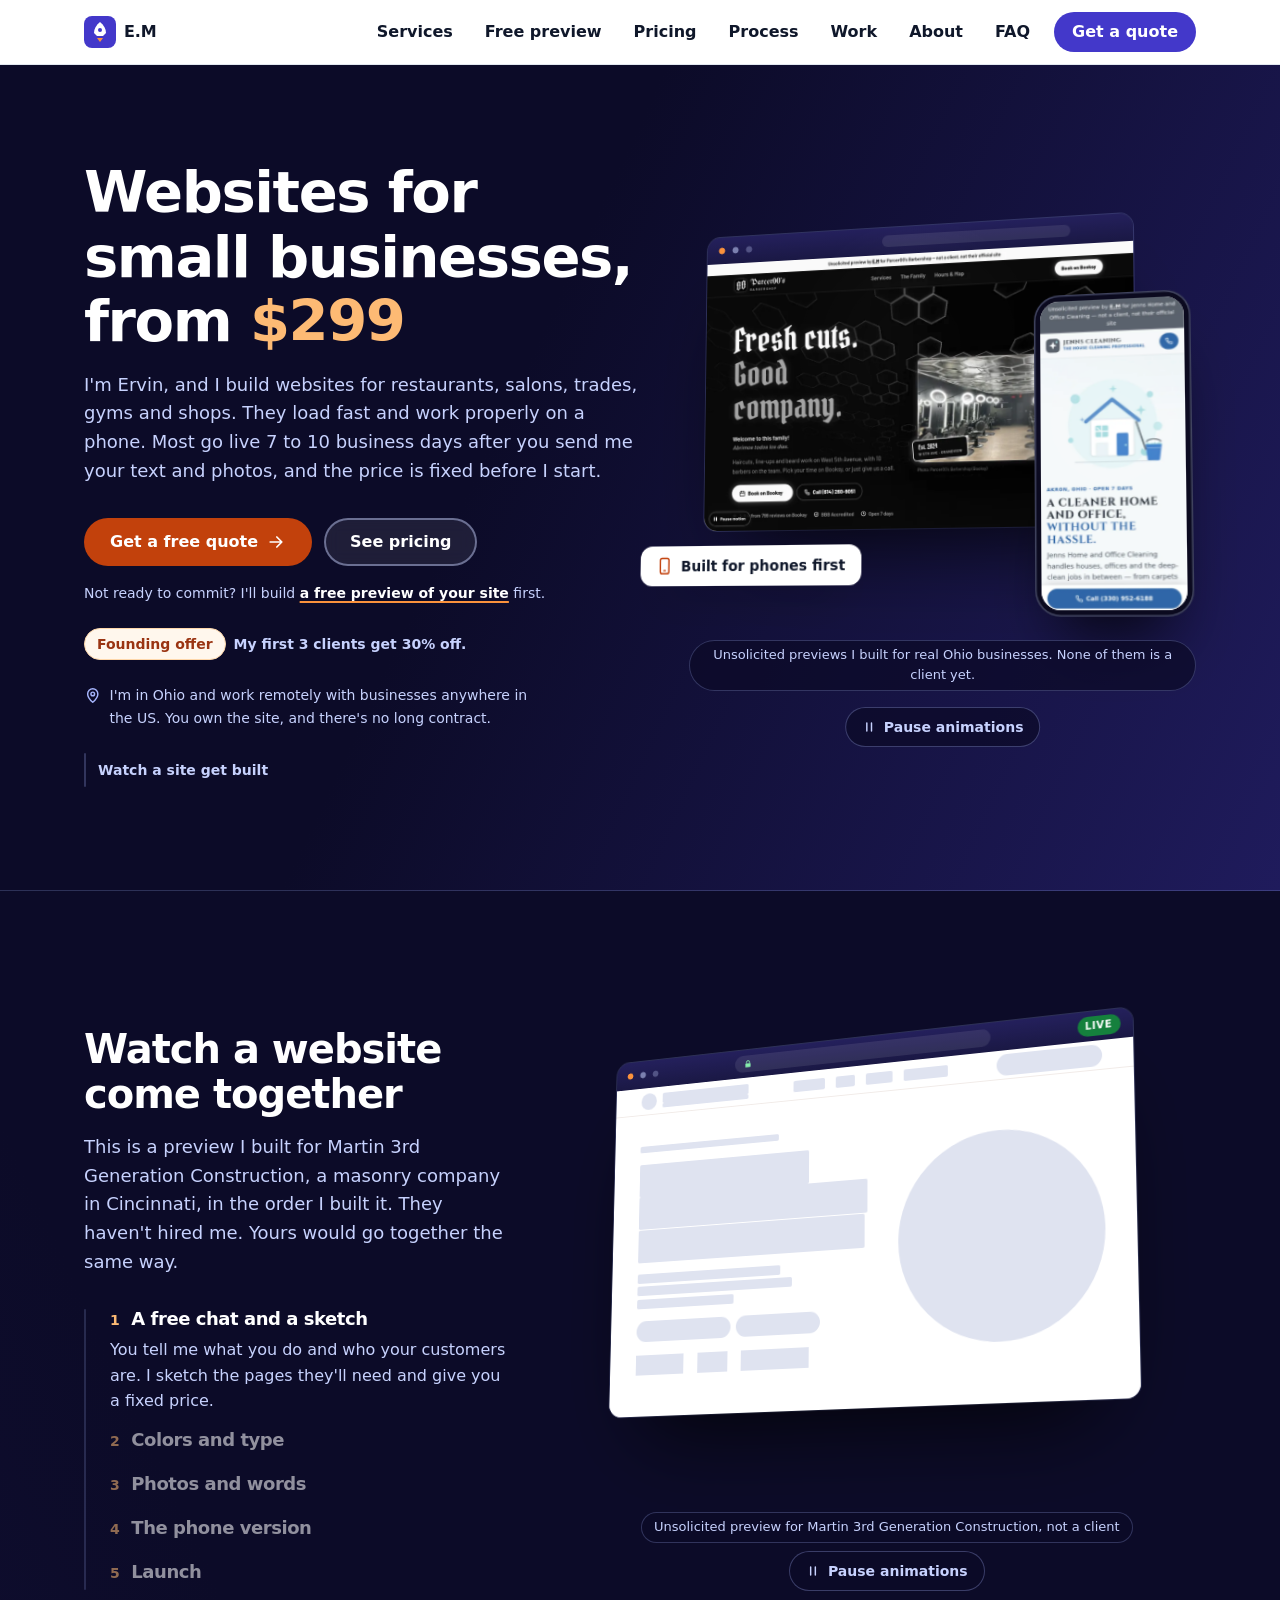
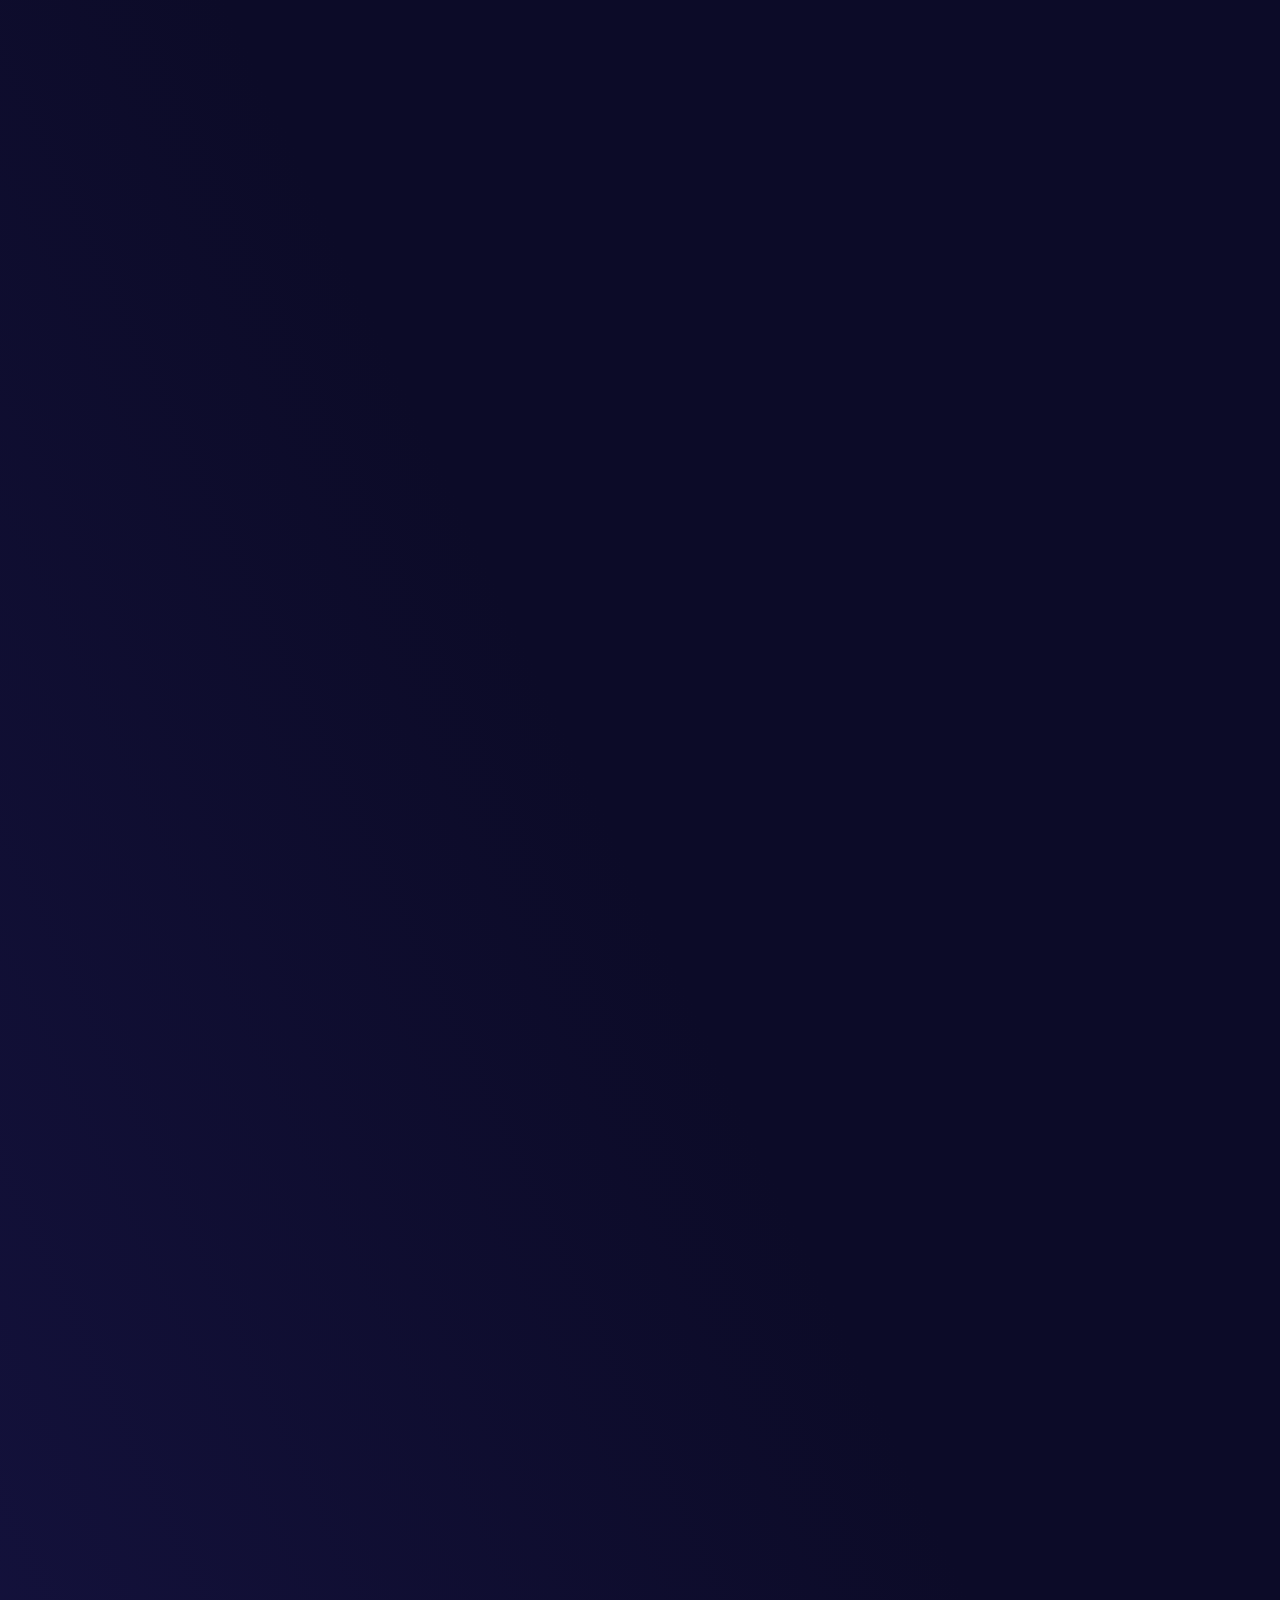
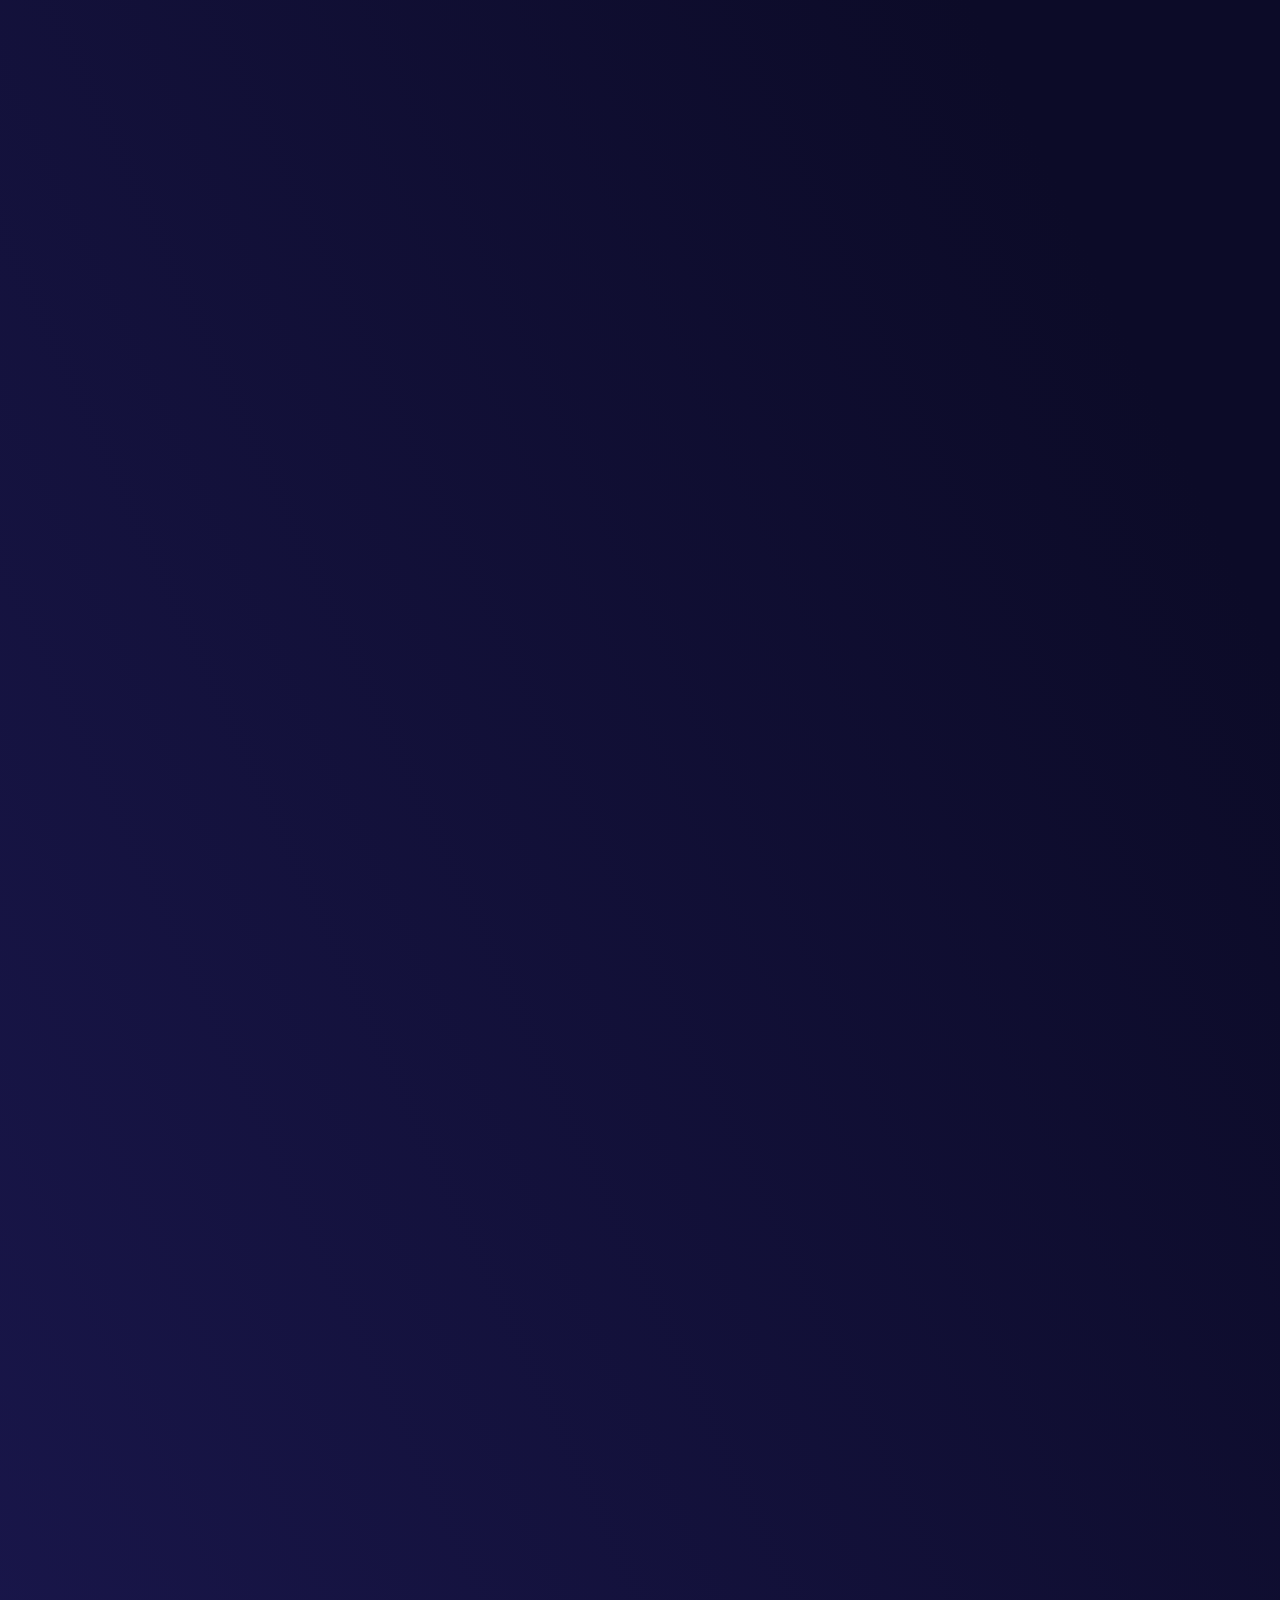
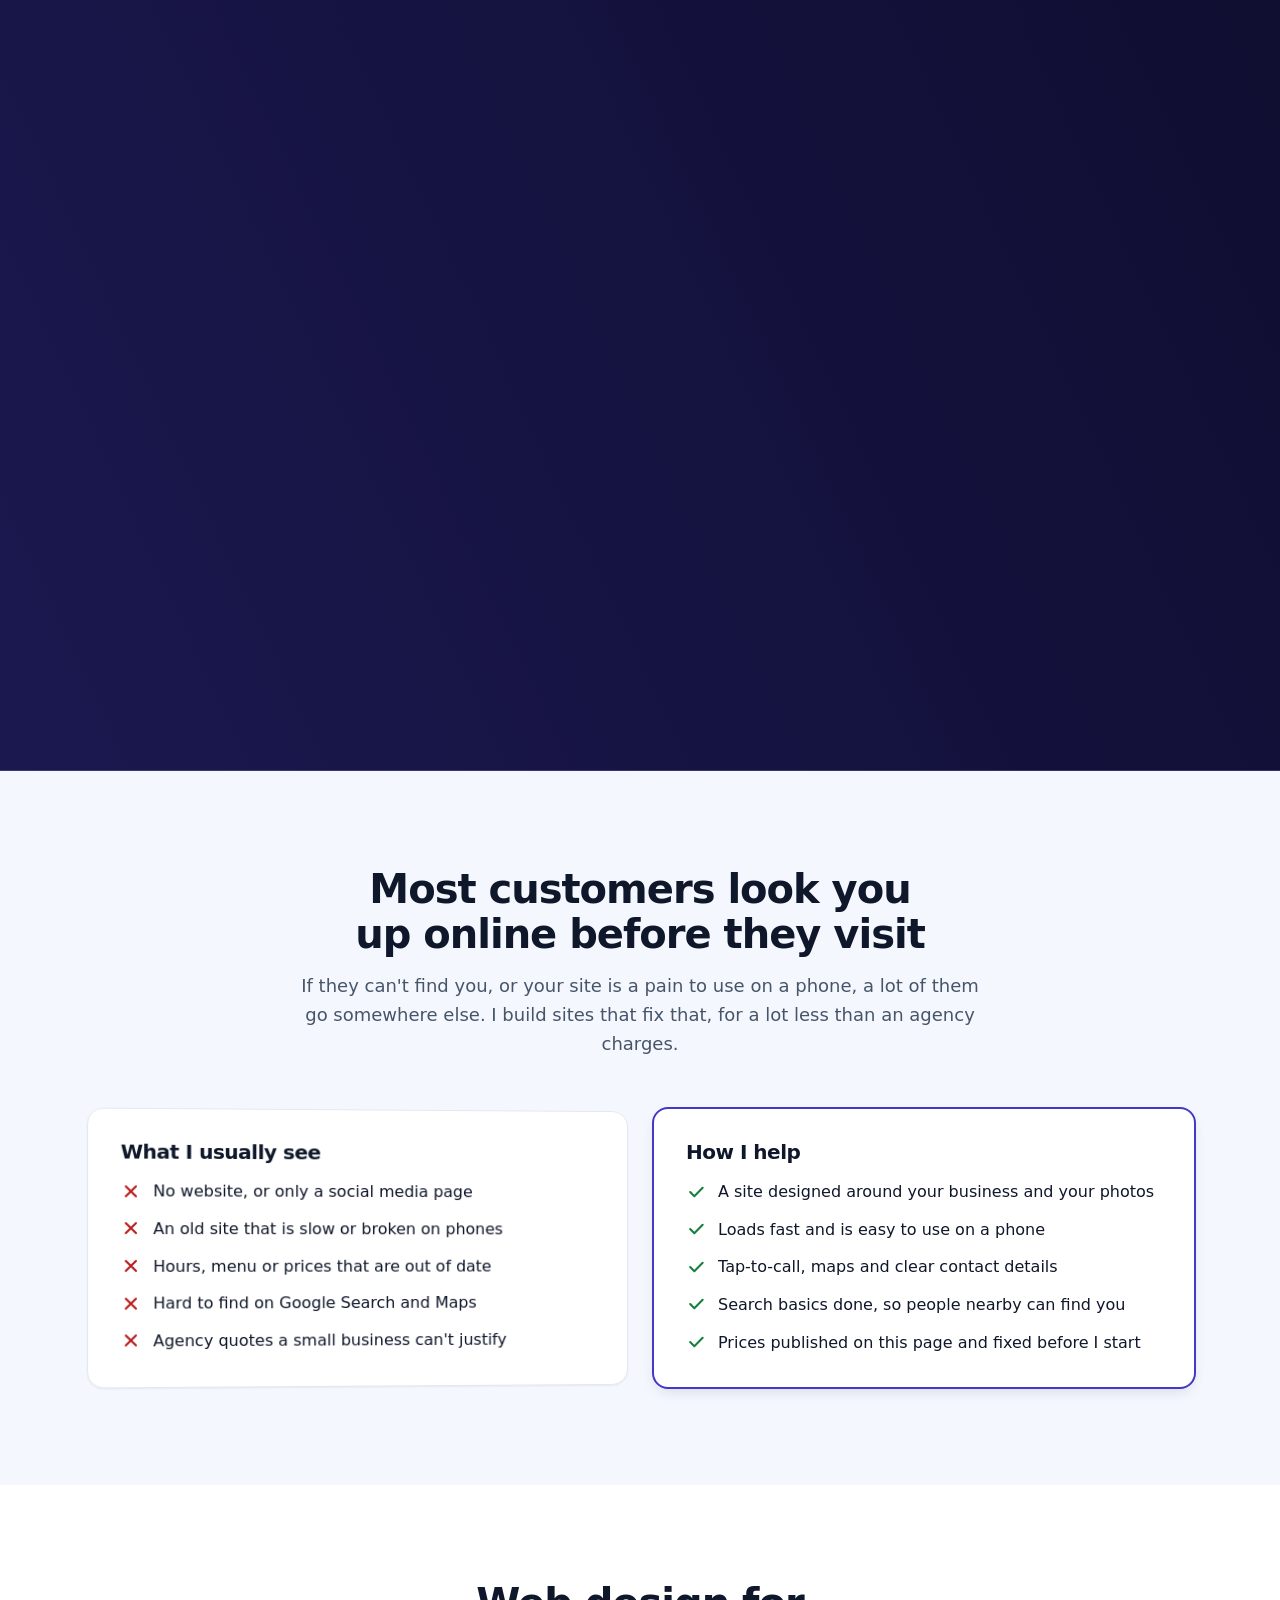
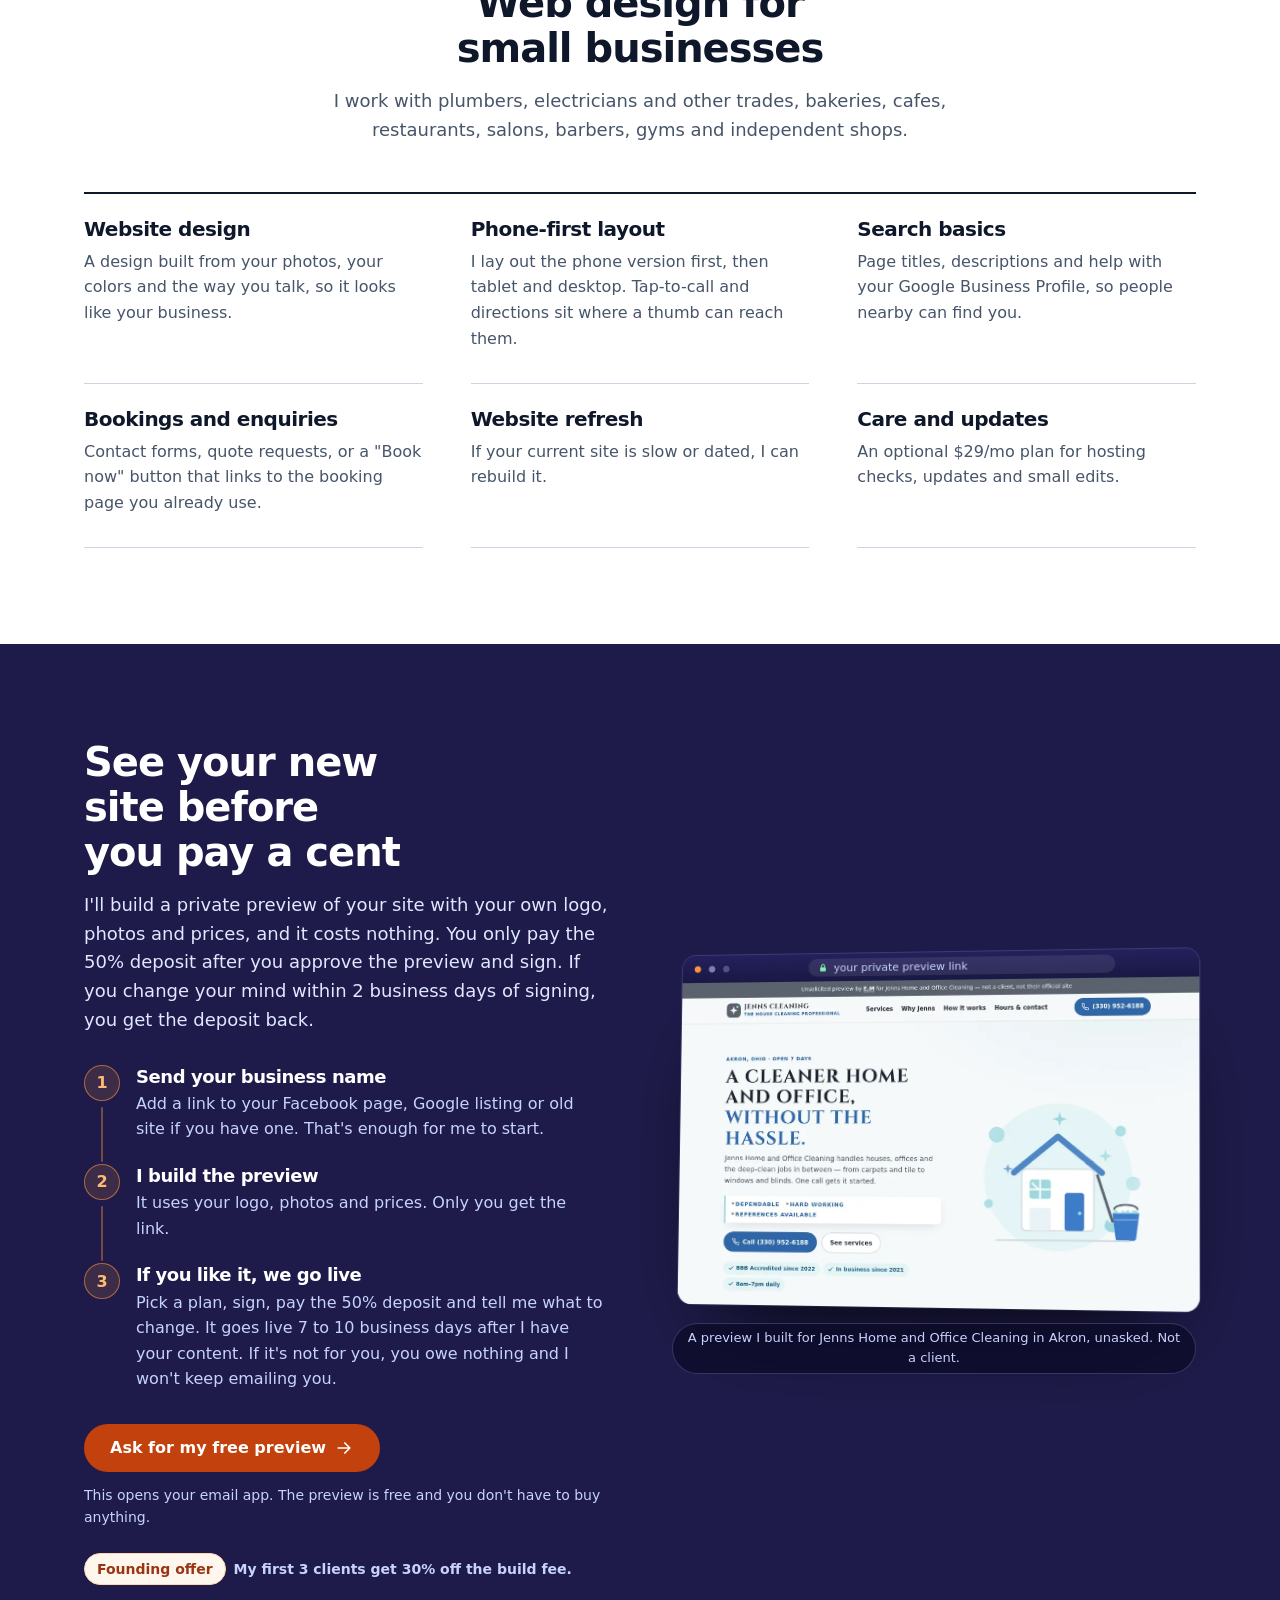
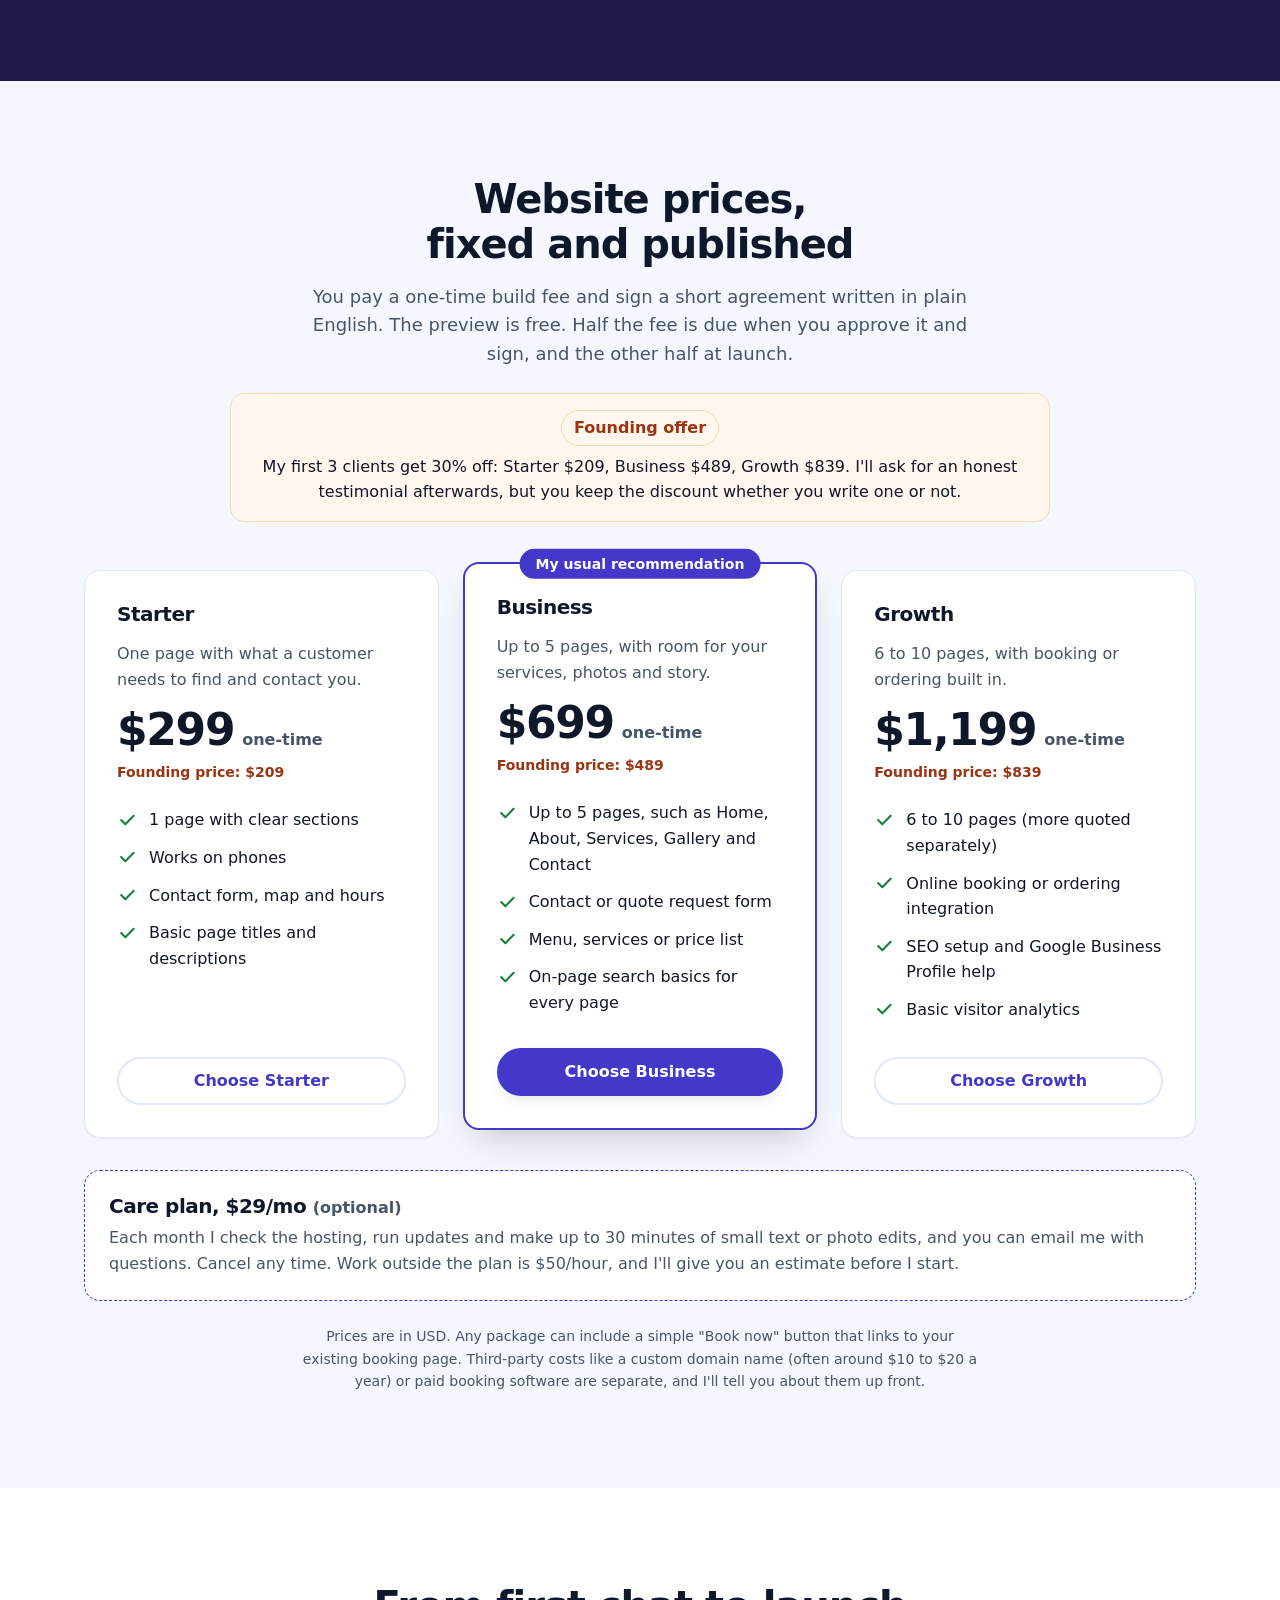
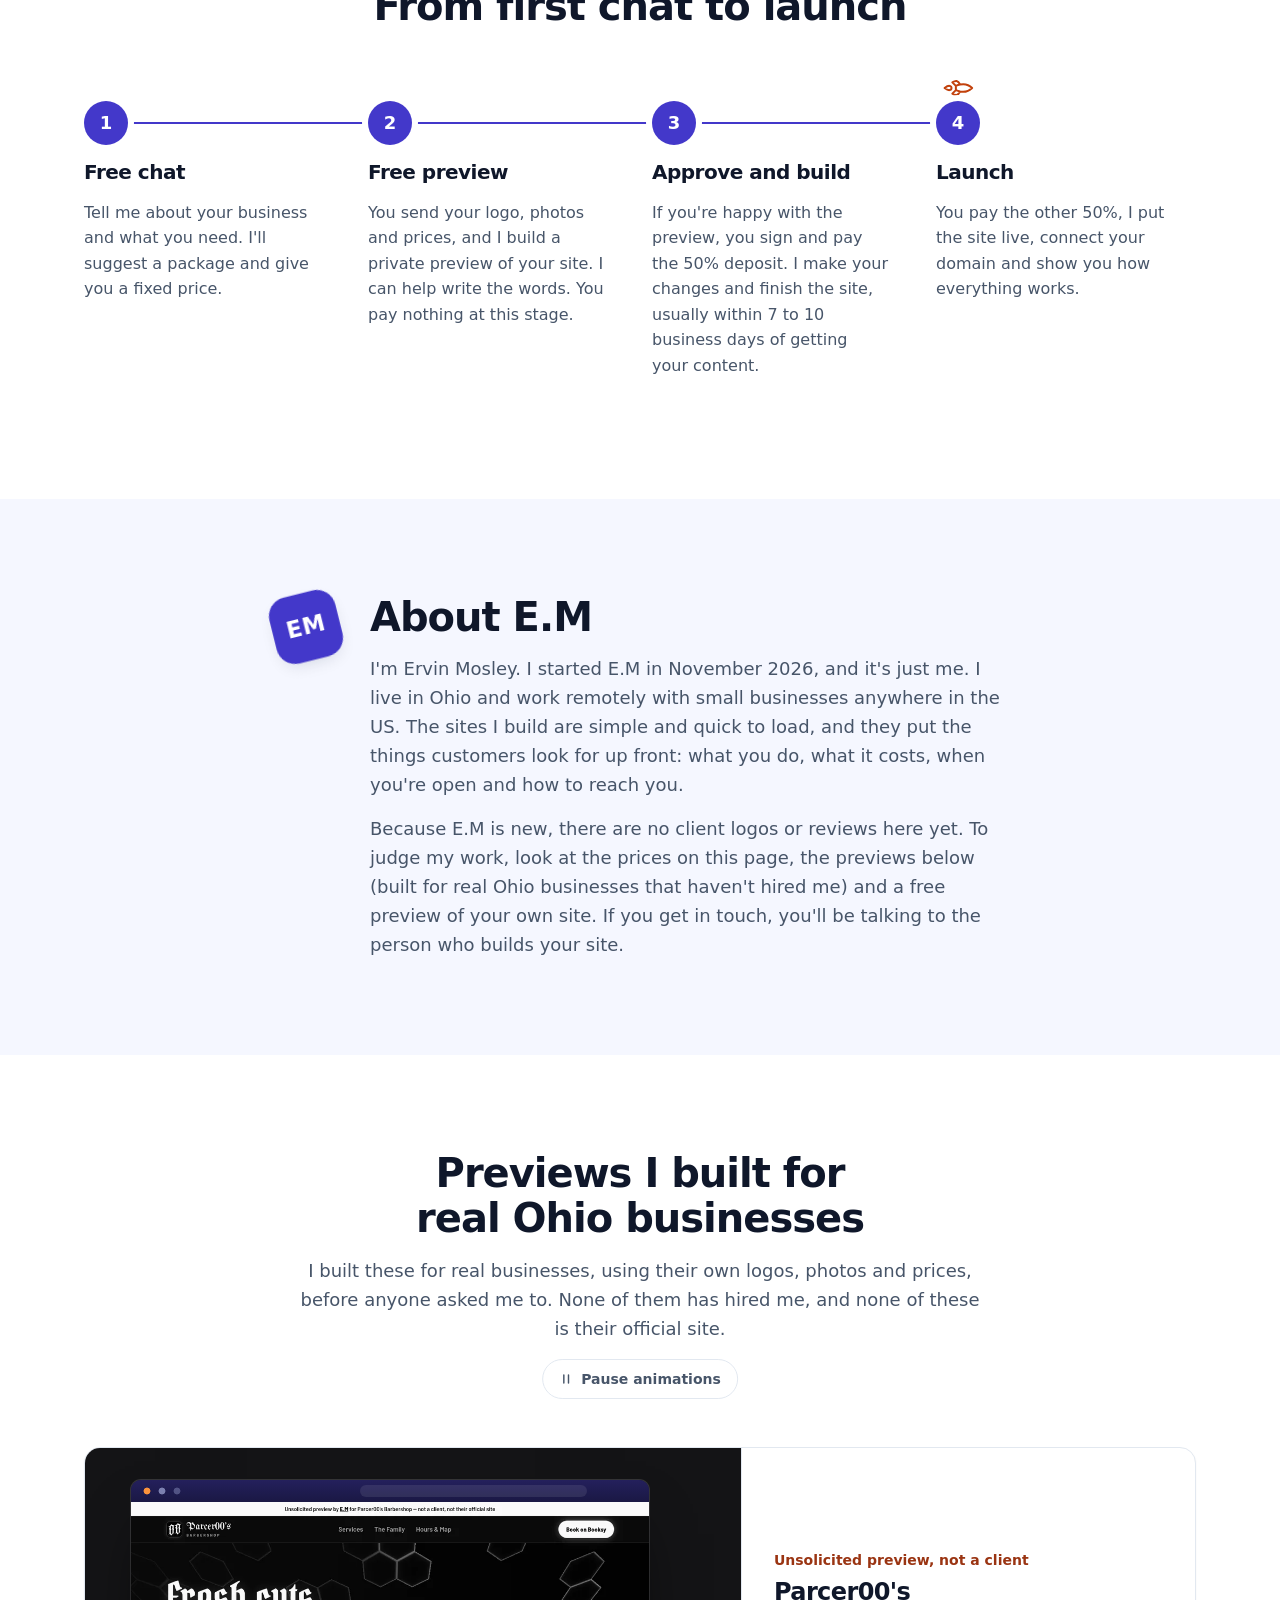
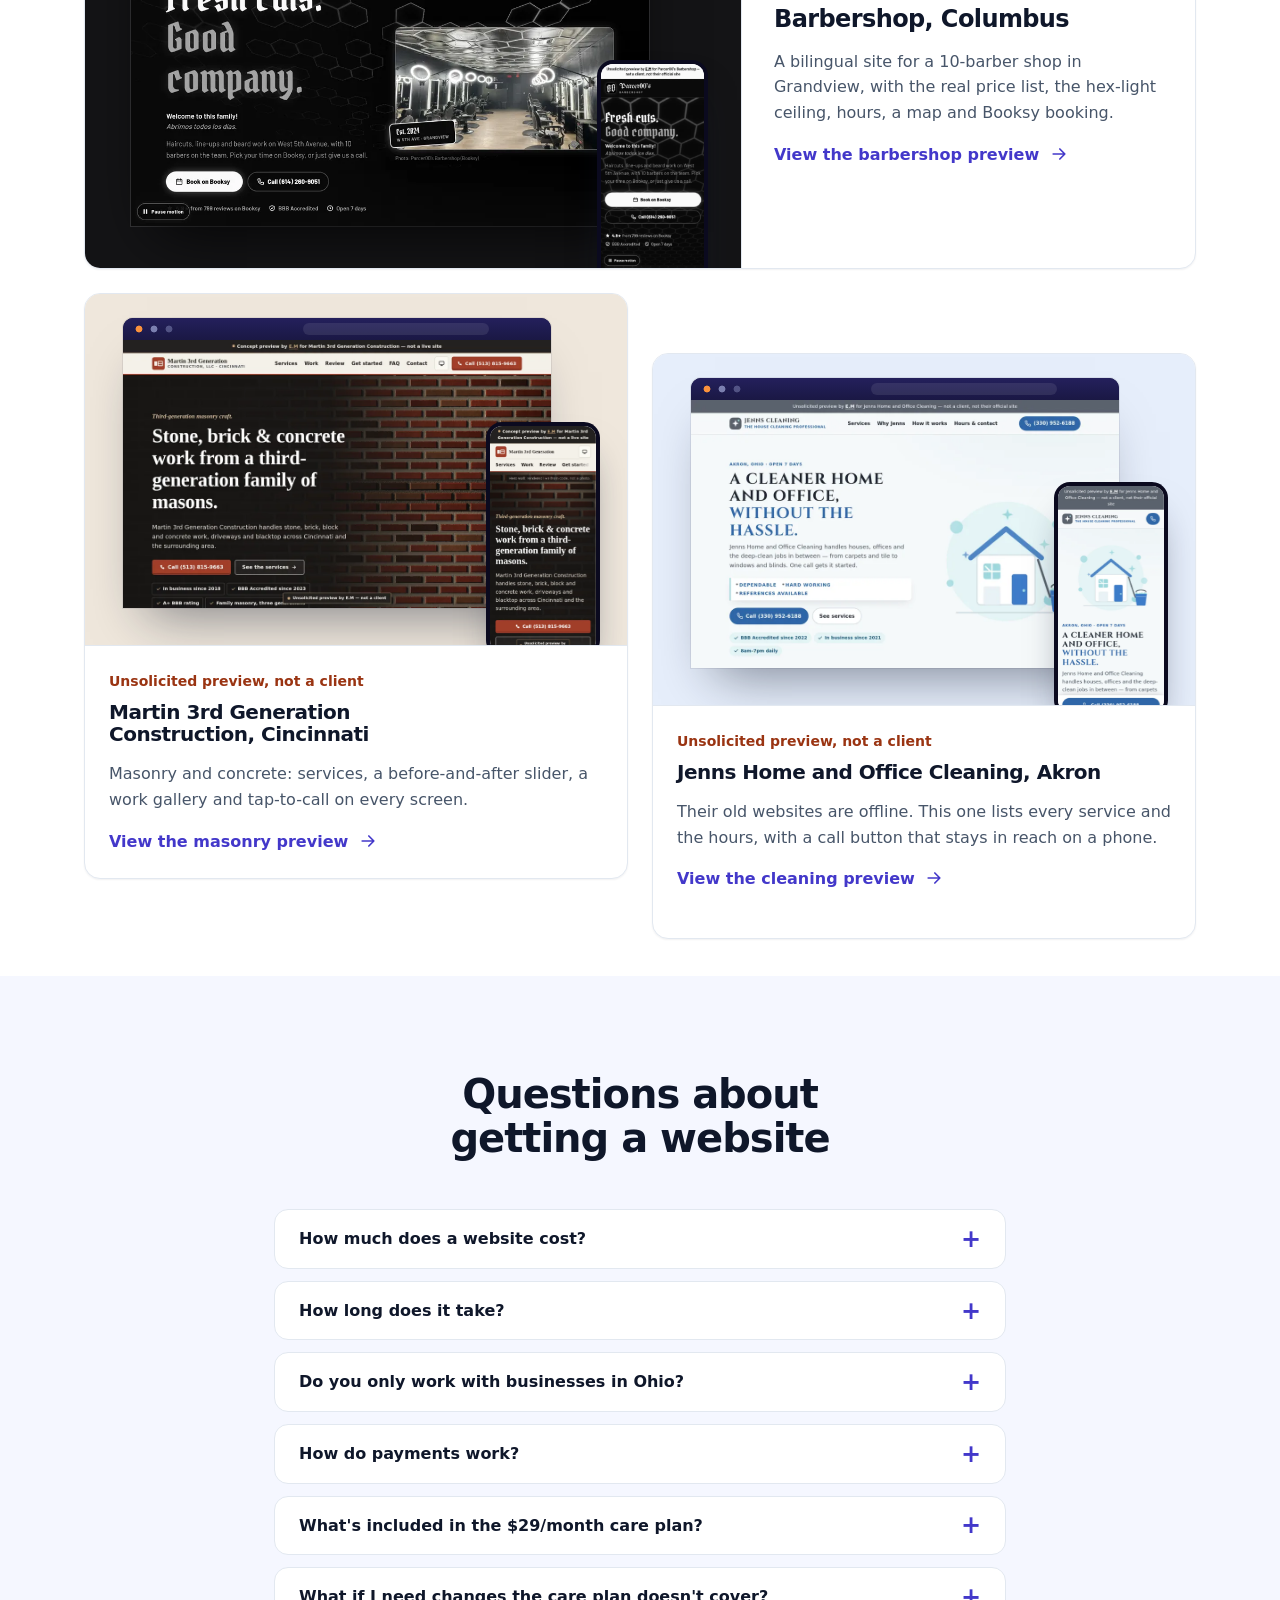
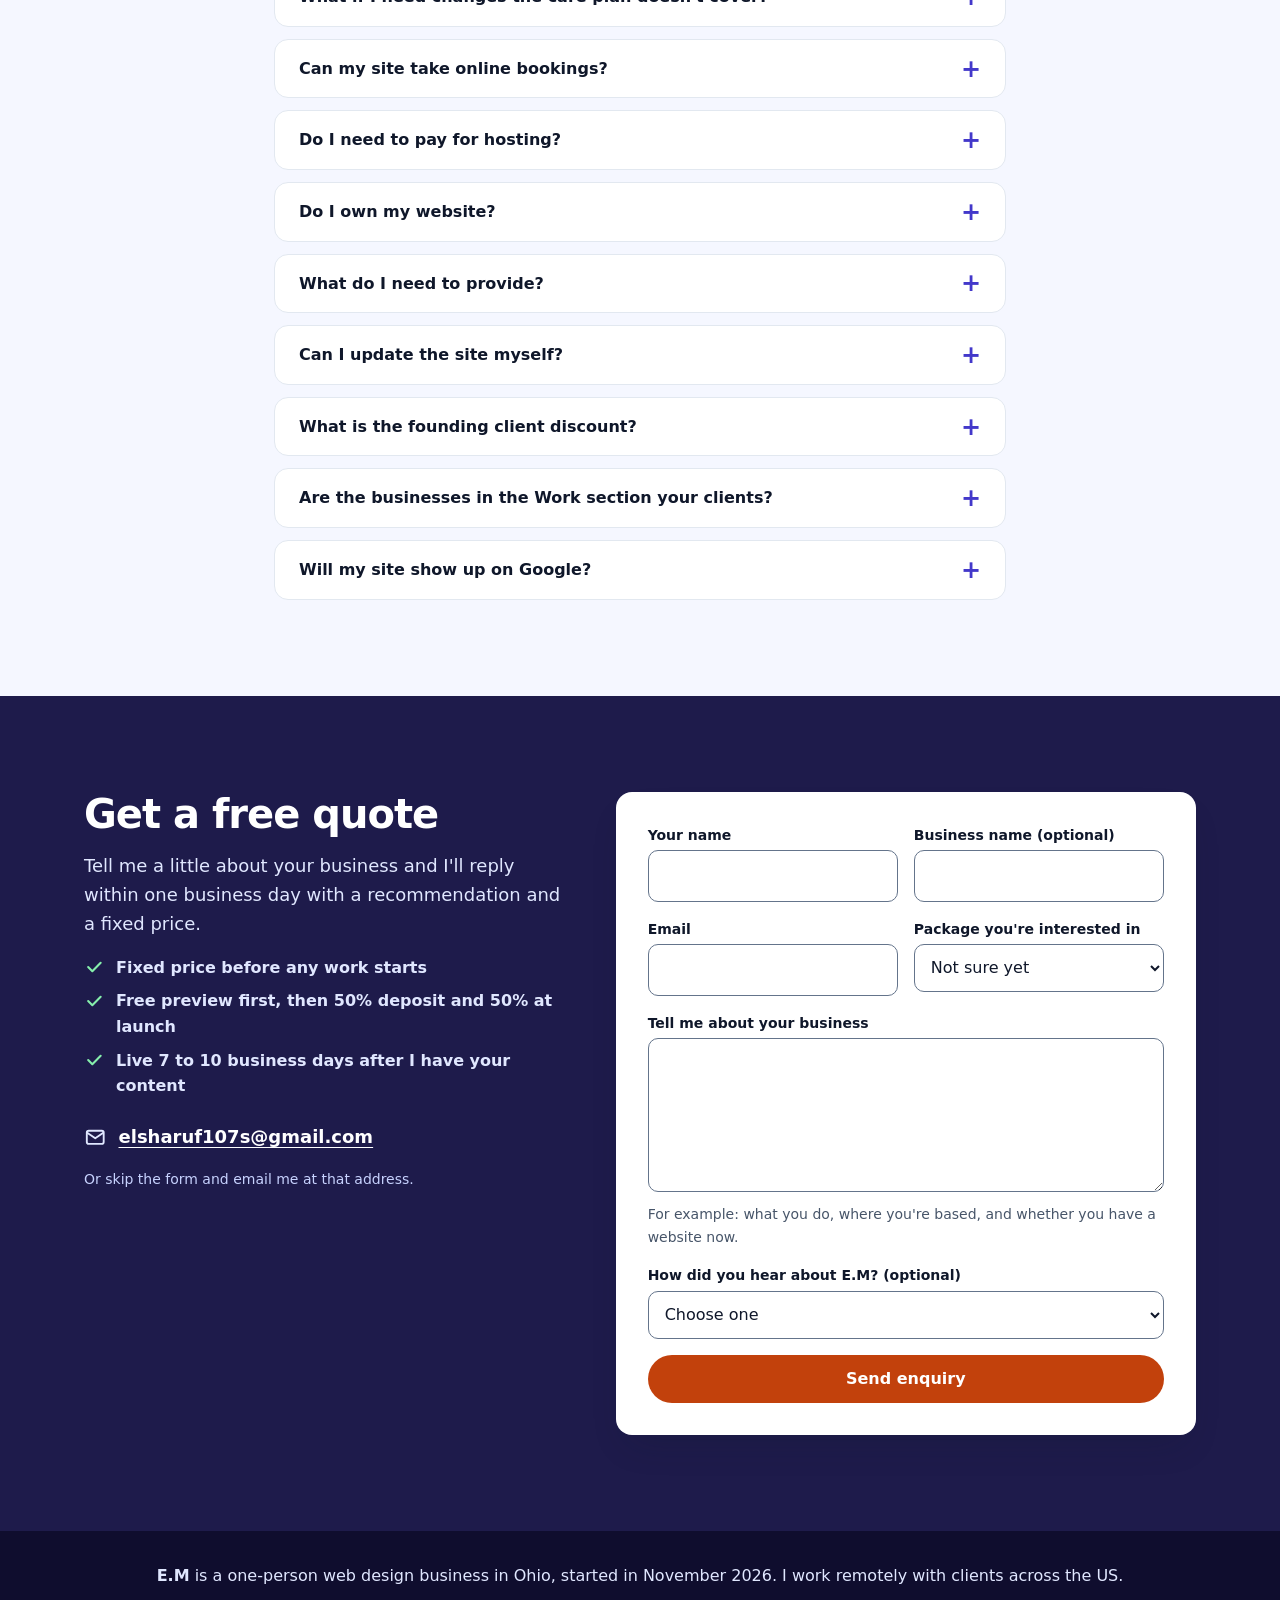
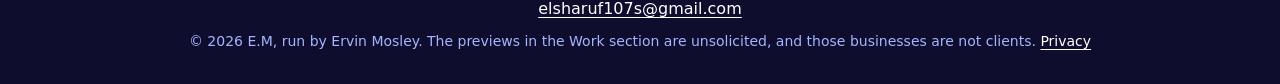
==== commit 7828f0be: "Replace fictional concept demos with labeled unsolicited previews of real Ohio businesses Removes He" ====
--- a/index.html
+++ b/index.html
@@ -32,14 +32,12 @@
                     script later, it will be blocked until you add its address
                     there. If you change the one-line inline script in <head>,
                     its sha256 hash in that line must be updated too.
-                    "media-src 'self'" is what lets the demo videos play.
-  - Visual effects: assets/js/fx.js (scroll reveals, 3D tilt, lazy videos,
+                      - Visual effects: assets/js/fx.js (scroll reveals, 3D tilt, lazy videos,
                     the "Pause animations" buttons), assets/js/gl.js (the three
                     WebGL backgrounds), assets/js/build.js (the "Watch a website
                     come together" build story) and assets/js/scroll.js (the
-                    scroll-driven effects). Screenshots and videos of the concept
-                    sites are in assets/media/; re-capture them if those sites
-                    change. To switch every effect off, delete the three
+                    scroll-driven effects). Screenshots of the preview sites are in
+                    assets/media/; re-capture them if those sites change. To switch every effect off, delete the three
                     module <script> lines (fx.js,
                     build.js, scroll.js): the page still works and shows still
                     images and the finished build story instead.
@@ -303,10 +301,10 @@
           },
           {
             "@type": "Question",
-            "name": "Are the barbershop, bakery, plumber and masonry sites real clients?",
-            "acceptedAnswer": {
-              "@type": "Answer",
-              "text": "No. Hex & Hone Barber Co., Golden Crumb Bakery, FlowRight Plumbing and Header & Stretcher Masonry are fictional businesses. I made their sites to show the kind of work I do. When I have real client work, it will be labeled as client work."
+            "name": "Are the businesses in the Work section your clients?",
+            "acceptedAnswer": {
+              "@type": "Answer",
+              "text": "Not yet. Parcer00's Barbershop, Martin 3rd Generation Construction and Jenns Home and Office Cleaning are real businesses, but they haven't hired me. I built those previews on my own to show what I'd make for them. When I have paid client work, it will be labeled as client work."
             }
           },
           {
@@ -389,7 +387,7 @@
           <a class="scroll-cue" href="#build"><span class="scroll-cue-line" aria-hidden="true"></span>Watch a site get built</a>
         </div>
 
-        <!-- Decorative: real screenshots of two of the concept sites in a 3D device rig.
+        <!-- Decorative: real screenshots of two of the preview sites in a 3D device rig.
              The WebGL background and the tilt are added by assets/js/fx.js; without
              JS or WebGL this shows as a still image on a CSS gradient. -->
         <figure class="hero-stage">
@@ -397,13 +395,12 @@
             <div class="device-browser">
               <div class="browser-bar"><span class="browser-dots"></span><span class="browser-url"></span></div>
               <div class="browser-screen">
-                <img src="assets/media/bakery-desktop-poster.webp" width="960" height="600" alt="" decoding="async">
-                <video muted playsinline loop preload="none" poster="assets/media/bakery-desktop-poster.webp" data-src="assets/media/bakery-desktop.webm" tabindex="-1"></video>
+                <img src="assets/media/parceros-barbershop-desktop.webp" width="960" height="600" alt="" decoding="async">
               </div>
               <span class="device-glare"></span>
             </div>
             <div class="device-phone">
-              <div class="phone-screen"><img class="phone-pan" src="assets/media/plumber-mobile.webp" width="585" height="3300" alt="" decoding="async" fetchpriority="low"></div>
+              <div class="phone-screen"><img class="phone-pan" src="assets/media/jenns-cleaning-mobile.webp" width="585" height="3300" alt="" decoding="async" fetchpriority="low"></div>
               <span class="device-glare"></span>
             </div>
             <div class="device-chip">
@@ -411,12 +408,12 @@
               <span>Built for phones first</span>
             </div>
           </div>
-          <figcaption class="stage-caption">Concept sites I made for fictional businesses</figcaption>
+          <figcaption class="stage-caption">Unsolicited previews I built for real Ohio businesses. None of them is a client yet.</figcaption>
         </figure>
       </div>
     </section>
 
-    <!-- BUILD STORY: a concept site assembles itself as you scroll.
+    <!-- BUILD STORY: the Martin 3rd Generation preview assembles itself as you scroll.
          Without JS, or with reduced motion, it shows the finished site and all
          five steps as a normal list. The scrolling is added by assets/js/build.js. -->
     <section id="build" class="build s0 s1 s2 s3 s4" aria-labelledby="build-title">
@@ -424,7 +421,7 @@
         <div class="container build-inner">
           <div class="build-copy">
             <h2 id="build-title">Watch a website come together</h2>
-            <p class="build-lead">Golden Crumb is a fictional bakery. I made its site as a concept, and this is the order I built it in. Yours would go together the same way.</p>
+            <p class="build-lead">This is a preview I built for Martin 3rd Generation Construction, a masonry company in Cincinnati, in the order I built it. They haven't hired me. Yours would go together the same way.</p>
             <ol class="build-steps">
               <li class="build-step" data-step="0">
                 <h3>A free chat and a sketch</h3>
@@ -466,23 +463,23 @@
                   <div class="bk">
                     <div class="bk-nav">
                       <span class="bk-logo w" style="--i:0"></span>
-                      <span class="bk-name"><b class="w t" style="--i:1">Golden Crumb</b><small class="w c" style="--i:2">Bakery &amp; coffee</small></span>
-                      <span class="bk-links"><i class="w c" style="--i:2">Menu</i><i class="w c" style="--i:3">Gallery</i><i class="w c" style="--i:3">Order ahead</i><i class="w c" style="--i:4">Hours &amp; location</i></span>
-                      <span class="bk-btn bk-btn-fill w" style="--i:4"><span class="c">Order ahead</span></span>
+                      <span class="bk-name"><b class="w t" style="--i:1">Martin 3rd Generation</b><small class="w c" style="--i:2">Construction &middot; Cincinnati</small></span>
+                      <span class="bk-links"><i class="w c" style="--i:2">Services</i><i class="w c" style="--i:3">Work</i><i class="w c" style="--i:3">Review</i><i class="w c" style="--i:4">Get started</i></span>
+                      <span class="bk-btn bk-btn-fill w" style="--i:4"><span class="c">Call (513) 815-9663</span></span>
                     </div>
                     <div class="bk-hero">
                       <div class="bk-text">
-                        <p class="bk-eyebrow"><span class="w c" style="--i:3">Baked on Maple Street since dawn</span></p>
-                        <p class="bk-h"><span class="w t" style="--i:4">Warm bread, <em>flaky</em> pastry &amp; a seat for you.</span></p>
-                        <p class="bk-p"><span class="w c" style="--i:5">Golden Crumb is your neighborhood bakery: slow-fermented sourdough, butter-laminated pastries, and coffee pulled by people who know your name.</span></p>
+                        <p class="bk-eyebrow"><span class="w c" style="--i:3">Third-generation masonry craft</span></p>
+                        <p class="bk-h"><span class="w t" style="--i:4">Stone, brick &amp; <em>concrete</em> work from a family of masons.</span></p>
+                        <p class="bk-p"><span class="w c" style="--i:5">Stone, brick, block and concrete work, driveways and blacktop across Cincinnati and the surrounding area.</span></p>
                         <p class="bk-actions">
-                          <span class="bk-btn bk-btn-fill w" style="--i:6"><span class="c">Order ahead for pickup</span></span>
-                          <span class="bk-btn bk-btn-line w" style="--i:7"><span class="c">See today's menu</span></span>
+                          <span class="bk-btn bk-btn-fill w" style="--i:6"><span class="c">Call (513) 815-9663</span></span>
+                          <span class="bk-btn bk-btn-line w" style="--i:7"><span class="c">See the services</span></span>
                         </p>
                         <p class="bk-stats">
-                          <span class="w" style="--i:7"><b class="c">6:30am</b><small class="c">Ovens open daily</small></span>
-                          <span class="w" style="--i:8"><b class="c">36 hrs</b><small class="c">Sourdough ferment</small></span>
-                          <span class="w" style="--i:8"><b class="c">0</b><small class="c">Shortcuts taken</small></span>
+                          <span class="w" style="--i:7"><b class="c">2018</b><small class="c">In business since</small></span>
+                          <span class="w" style="--i:8"><b class="c">A+</b><small class="c">BBB rating</small></span>
+                          <span class="w" style="--i:8"><b class="c">3</b><small class="c">Generations of masons</small></span>
                         </p>
                       </div>
                       <div class="bk-media w" style="--i:5"><span class="bk-photo"></span></div>
@@ -492,11 +489,11 @@
                 </div>
               </div>
               <div class="bw-phone">
-                <div class="phone-screen"><img class="phone-pan" src="assets/media/bakery-mobile.webp" width="585" height="3300" alt="" loading="lazy" decoding="async"></div>
+                <div class="phone-screen"><img class="phone-pan" src="assets/media/martin-3rd-generation-mobile.webp" width="585" height="3300" alt="" loading="lazy" decoding="async"></div>
               </div>
               <svg class="bw-rocket" viewBox="0 0 24 24" focusable="false"><use href="#i-rocket"/></svg>
             </div>
-            <figcaption class="stage-caption">Concept site for a fictional bakery, not a client</figcaption>
+            <figcaption class="stage-caption">Unsolicited preview for Martin 3rd Generation Construction, not a client</figcaption>
           </figure>
         </div>
       </div>
@@ -573,7 +570,7 @@
     <!-- FREE PREVIEW OFFER: E.M builds a free, private preview from the business's own
          logo, photos and prices before they pay anything. The CTA is a plain mailto
          (subject "Free preview request"), so it works without the contact form.
-         The screenshot is a concept site for a fictional business, never a real one. -->
+         The screenshot is an unsolicited preview for a real business, labeled as not a client. -->
     <section id="preview" class="section section-dark preview" aria-labelledby="preview-title">
       <div class="container preview-inner">
         <div class="preview-copy">
@@ -610,10 +607,10 @@
               </span>
             </div>
             <div class="browser-screen">
-              <img src="assets/media/plumber-desktop-poster.webp" width="960" height="600" alt="" loading="lazy" decoding="async">
-            </div>
-          </div>
-          <figcaption class="stage-caption">Concept site I made for a fictional plumbing company</figcaption>
+              <img src="assets/media/jenns-cleaning-desktop.webp" width="960" height="600" alt="" loading="lazy" decoding="async">
+            </div>
+          </div>
+          <figcaption class="stage-caption">A preview I built for Jenns Home and Office Cleaning in Akron, unasked. Not a client.</figcaption>
         </figure>
       </div>
     </section>
@@ -725,7 +722,7 @@
           <div>
                         <h2 id="about-title">About E.M</h2>
             <p>I'm Ervin Mosley. I started E.M in November 2026, and it's just me. I live in Ohio and work remotely with small businesses anywhere in the US. The sites I build are simple and quick to load, and they put the things customers look for up front: what you do, what it costs, when you're open and how to reach you.</p>
-            <p>Because E.M is new, there are no client logos or reviews here yet. To judge my work, look at the prices on this page, the four concept sites below (all for fictional businesses) and a free preview of your own site. If you get in touch, you'll be talking to the person who builds your site.</p>
+            <p>Because E.M is new, there are no client logos or reviews here yet. To judge my work, look at the prices on this page, the previews below (built for real Ohio businesses that haven't hired me) and a free preview of your own site. If you get in touch, you'll be talking to the person who builds your site.</p>
           </div>
         </div>
       </div>
@@ -735,80 +732,59 @@
     <section id="work" class="section" aria-labelledby="work-title">
       <div class="container">
         <div class="section-head">
-                    <h2 id="work-title">Concept sites for a barbershop, bakery, plumber and mason</h2>
-          <p>I designed and built these for fictional businesses to show how I work. None of them is a client.</p>
+                    <h2 id="work-title">Previews I built for real Ohio businesses</h2>
+          <p>I built these for real businesses, using their own logos, photos and prices, before anyone asked me to. None of them has hired me, and none of these is their official site.</p>
         </div>
         <div class="work-grid">
-          <a class="work-card work-card-featured" href="portfolio/barbershop/">
-            <div class="work-thumb work-media work-media-barbershop" aria-hidden="true">
+          <a class="work-card work-card-featured" href="portfolio/parceros-barbershop/">
+            <div class="work-thumb work-media work-media-parceros-barbershop" aria-hidden="true">
               <div class="media-browser">
                 <div class="browser-bar"><span class="browser-dots"></span><span class="browser-url"></span></div>
                 <div class="browser-screen">
-                  <img src="assets/media/barbershop-desktop-poster.webp" width="960" height="600" alt="" loading="lazy" decoding="async">
-                  <video muted playsinline loop preload="none" poster="assets/media/barbershop-desktop-poster.webp" data-src="assets/media/barbershop-desktop.webm" tabindex="-1"></video>
+                  <img src="assets/media/parceros-barbershop-desktop.webp" width="960" height="600" alt="" loading="lazy" decoding="async">
                 </div>
               </div>
-              <div class="media-phone"><div class="phone-screen"><img class="phone-pan" src="assets/media/barbershop-mobile.webp" width="585" height="3300" alt="" loading="lazy" decoding="async"></div></div>
+              <div class="media-phone"><div class="phone-screen"><img class="phone-pan" src="assets/media/parceros-barbershop-mobile.webp" width="585" height="3300" alt="" loading="lazy" decoding="async"></div></div>
             </div>
             <div class="work-body">
-              <p class="work-tag">Concept project, fictional business</p>
-              <h3>Premium barbershop</h3>
-              <p>A 3D shop interior under a hexagon LED ceiling, plus a priced service menu, barber profiles, today's hours and a form to book a chair.</p>
-              <span class="work-link">View the barbershop concept site <svg class="icon" aria-hidden="true"><use href="#i-arrow"/></svg></span>
+              <p class="work-tag">Unsolicited preview, not a client</p>
+              <h3>Parcer00's Barbershop, Columbus</h3>
+              <p>A bilingual site for a 10-barber shop in Grandview, with the real price list, the hex-light ceiling, hours, a map and Booksy booking.</p>
+              <span class="work-link">View the barbershop preview <svg class="icon" aria-hidden="true"><use href="#i-arrow"/></svg></span>
             </div>
           </a>
-          <a class="work-card" href="portfolio/bakery/">
-            <div class="work-thumb work-media work-media-bakery" aria-hidden="true">
+          <a class="work-card" href="portfolio/martin-3rd-generation/">
+            <div class="work-thumb work-media work-media-martin-3rd-generation" aria-hidden="true">
               <div class="media-browser">
                 <div class="browser-bar"><span class="browser-dots"></span><span class="browser-url"></span></div>
                 <div class="browser-screen">
-                  <img src="assets/media/bakery-desktop-poster.webp" width="960" height="600" alt="" loading="lazy" decoding="async">
-                  <video muted playsinline loop preload="none" poster="assets/media/bakery-desktop-poster.webp" data-src="assets/media/bakery-desktop.webm" tabindex="-1"></video>
+                  <img src="assets/media/martin-3rd-generation-desktop.webp" width="960" height="600" alt="" loading="lazy" decoding="async">
                 </div>
               </div>
-              <div class="media-phone"><div class="phone-screen"><img class="phone-pan" src="assets/media/bakery-mobile.webp" width="585" height="3300" alt="" loading="lazy" decoding="async"></div></div>
+              <div class="media-phone"><div class="phone-screen"><img class="phone-pan" src="assets/media/martin-3rd-generation-mobile.webp" width="585" height="3300" alt="" loading="lazy" decoding="async"></div></div>
             </div>
             <div class="work-body">
-              <p class="work-tag">Concept project, fictional business</p>
-              <h3>Neighborhood bakery</h3>
-              <p>Menu, opening hours, order enquiries and a location map.</p>
-              <span class="work-link">View the bakery concept site <svg class="icon" aria-hidden="true"><use href="#i-arrow"/></svg></span>
+              <p class="work-tag">Unsolicited preview, not a client</p>
+              <h3>Martin 3rd Generation Construction, Cincinnati</h3>
+              <p>Masonry and concrete: services, a before-and-after slider, a work gallery and tap-to-call on every screen.</p>
+              <span class="work-link">View the masonry preview <svg class="icon" aria-hidden="true"><use href="#i-arrow"/></svg></span>
             </div>
           </a>
-          <a class="work-card" href="portfolio/plumber/">
-            <div class="work-thumb work-media work-media-plumber" aria-hidden="true">
+          <a class="work-card" href="portfolio/jenns-cleaning/">
+            <div class="work-thumb work-media work-media-jenns-cleaning" aria-hidden="true">
               <div class="media-browser">
                 <div class="browser-bar"><span class="browser-dots"></span><span class="browser-url"></span></div>
                 <div class="browser-screen">
-                  <img src="assets/media/plumber-desktop-poster.webp" width="960" height="600" alt="" loading="lazy" decoding="async">
-                  <video muted playsinline loop preload="none" poster="assets/media/plumber-desktop-poster.webp" data-src="assets/media/plumber-desktop.webm" tabindex="-1"></video>
+                  <img src="assets/media/jenns-cleaning-desktop.webp" width="960" height="600" alt="" loading="lazy" decoding="async">
                 </div>
               </div>
-              <div class="media-phone"><div class="phone-screen"><img class="phone-pan" src="assets/media/plumber-mobile.webp" width="585" height="3300" alt="" loading="lazy" decoding="async"></div></div>
+              <div class="media-phone"><div class="phone-screen"><img class="phone-pan" src="assets/media/jenns-cleaning-mobile.webp" width="585" height="3300" alt="" loading="lazy" decoding="async"></div></div>
             </div>
             <div class="work-body">
-              <p class="work-tag">Concept project, fictional business</p>
-              <h3>Local plumbing service</h3>
-              <p>Tap-to-call, service list, service area and a quote request form.</p>
-              <span class="work-link">View the plumbing concept site <svg class="icon" aria-hidden="true"><use href="#i-arrow"/></svg></span>
-            </div>
-          </a>
-          <a class="work-card" href="portfolio/masonry/">
-            <div class="work-thumb work-media work-media-masonry" aria-hidden="true">
-              <div class="media-browser">
-                <div class="browser-bar"><span class="browser-dots"></span><span class="browser-url"></span></div>
-                <div class="browser-screen">
-                  <img src="assets/media/masonry-desktop-poster.webp" width="960" height="600" alt="" loading="lazy" decoding="async">
-                  <video muted playsinline loop preload="none" poster="assets/media/masonry-desktop-poster.webp" data-src="assets/media/masonry-desktop.webm" tabindex="-1"></video>
-                </div>
-              </div>
-              <div class="media-phone"><div class="phone-screen"><img class="phone-pan" src="assets/media/masonry-mobile.webp" width="585" height="3300" alt="" loading="lazy" decoding="async"></div></div>
-            </div>
-            <div class="work-body">
-              <p class="work-tag">Concept project, fictional business</p>
-              <h3>Masonry &amp; chimney contractor</h3>
-              <p>A table of starting prices, an estimate form that asks for photos first, before-and-after sliders and an animated brick wall at the top.</p>
-              <span class="work-link">View the masonry concept site <svg class="icon" aria-hidden="true"><use href="#i-arrow"/></svg></span>
+              <p class="work-tag">Unsolicited preview, not a client</p>
+              <h3>Jenns Home and Office Cleaning, Akron</h3>
+              <p>Their old websites are offline. This one lists every service and the hours, with a call button that stays in reach on a phone.</p>
+              <span class="work-link">View the cleaning preview <svg class="icon" aria-hidden="true"><use href="#i-arrow"/></svg></span>
             </div>
           </a>
         </div>
@@ -871,8 +847,8 @@
             <p>E.M is new, so my first 3 clients get 30% off the build fee: Starter $209, Business $489, Growth $839. I'll ask for an honest testimonial, but it's optional and you keep the discount either way. I don't give discounts or anything else in exchange for Google reviews.</p>
           </details>
           <details>
-            <summary>Are the barbershop, bakery, plumber and masonry sites real clients?</summary>
-            <p>No. Hex &amp; Hone Barber Co., Golden Crumb Bakery, FlowRight Plumbing and Header &amp; Stretcher Masonry are fictional businesses. I made their sites to show the kind of work I do. When I have real client work, it will be labeled as client work.</p>
+            <summary>Are the businesses in the Work section your clients?</summary>
+            <p>Not yet. Parcer00's Barbershop, Martin 3rd Generation Construction and Jenns Home and Office Cleaning are real businesses, but they haven't hired me. I built those previews on my own to show what I'd make for them. When I have paid client work, it will be labeled as client work.</p>
           </details>
           <details>
             <summary>Will my site show up on Google?</summary>
@@ -965,7 +941,7 @@
     <div class="container footer-inner">
       <p><strong data-edit="business-name">E.M</strong> is a one-person web design business in Ohio, started in November 2026. I work remotely with clients across the US.</p>
       <p><a href="mailto:elsharuf107s@gmail.com" data-edit="email">elsharuf107s@gmail.com</a></p>
-      <p class="footer-small">&copy; <span id="year">2026</span> E.M, run by Ervin Mosley. The portfolio sites are concepts for fictional businesses. <a href="privacy.html">Privacy</a></p>
+      <p class="footer-small">&copy; <span id="year">2026</span> E.M, run by Ervin Mosley. The previews in the Work section are unsolicited, and those businesses are not clients. <a href="privacy.html">Privacy</a></p>
     </div>
   </footer>
 </body>
--- a/styles.css
+++ b/styles.css
@@ -341,13 +341,6 @@
 /* ---------- Portfolio ---------- */
 .work-grid { display: grid; gap: var(--s-6); }
 @media (min-width: 768px) { .work-grid { grid-template-columns: 1fr 1fr; } }
-@media (min-width: 1024px) { .work-grid { grid-template-columns: repeat(3, 1fr); } }
-/* Tablet: an odd last card spans the row as a horizontal card instead of leaving a hole */
-@media (min-width: 768px) and (max-width: 1023px) {
-  .work-grid > .work-card:last-child:nth-child(odd) { grid-column: 1 / -1; display: grid; grid-template-columns: 1.1fr 1fr; align-items: center; }
-  .work-grid > .work-card:last-child:nth-child(odd) .work-media { aspect-ratio: auto; height: 100%; min-height: 260px; min-width: 0; border-bottom: 0; border-right: 1px solid var(--c-line); }
-  .work-grid > .work-card:last-child:nth-child(odd) > * { min-width: 0; }
-}
 /* Featured (first) card: spans the row as a wide horizontal card, same parts as the others */
 @media (min-width: 768px) {
   .work-grid > .work-card-featured { grid-column: 1 / -1; display: grid; grid-template-columns: 1.45fr 1fr; align-items: center; }
@@ -600,11 +593,10 @@
   padding: 7% 14% 0 7%; isolation: isolate;
   border-bottom: 1px solid var(--c-line);
 }
-.work-media-bakery { background: #fbeedd; }
-.work-media-plumber { background: #e6eefb; }
-.work-media-masonry { background: #efe7dc; }
-.work-media-barbershop { background: #141416; }
-.work-media-barbershop .media-browser { box-shadow: 0 30px 60px -24px rgb(0 0 0 / 0.8), 0 0 0 1px rgb(255 255 255 / 0.14); }
+.work-media-jenns-cleaning { background: #e6eefb; }
+.work-media-martin-3rd-generation { background: #efe7dc; }
+.work-media-parceros-barbershop { background: #141416; }
+.work-media-parceros-barbershop .media-browser { box-shadow: 0 30px 60px -24px rgb(0 0 0 / 0.8), 0 0 0 1px rgb(255 255 255 / 0.14); }
 .work-card-featured .media-phone { width: 17%; }
 .media-browser {
   position: relative; border-radius: 10px 10px 0 0; overflow: hidden; background: #17153f;
@@ -663,7 +655,7 @@
 }
 
 /* ==========================================================
-   Build story (#build): a concept site assembles as you scroll.
+   Build story (#build): a preview site assembles as you scroll.
    Static by default (finished site, all steps listed). assets/js/build.js
    adds .is-live and steps the s0..s4 classes when motion is allowed.
    ========================================================== */
@@ -728,10 +720,10 @@
 }
 .bw-screen { position: relative; aspect-ratio: 16 / 10; overflow: hidden; background: #fff; container-type: inline-size; }
 
-/* The mock bakery page, laid out on a 960px grid and scaled with the screen */
+/* The mock Martin 3rd Generation page, laid out on a 960px grid and scaled with the screen */
 .bk {
   --u: calc(100cqw / 960);
-  --crust: #7a3e1d; --crust-dark: #4a2410; --honey: #e3a33b; --honey-soft: #f4cf86; --berry: #b8475a; --ink: #5e4632;
+  --crust: #9a3a24; --crust-dark: #2b1d17; --honey: #a33a24; --honey-soft: #e6d3c2; --berry: #9a3a24; --ink: #4a3a32;
   --serif: "Iowan Old Style", "Palatino Linotype", Palatino, "Book Antiqua", Georgia, serif;
   --bar: #dfe3f0;
   position: absolute; inset: 0; color: var(--ink);
@@ -773,8 +765,8 @@
 .bk-media { position: relative; aspect-ratio: 1; border-radius: 50%; background: var(--honey-soft); }
 .bk-photo {
   position: absolute; inset: -6% -6% -2%;
-  background: url("assets/media/bakery-desktop-poster.webp") no-repeat;
-  background-size: 262% auto; background-position: 90.5% 66%;
+  background: url("portfolio/martin-3rd-generation/hero-poster.webp") no-repeat;
+  background-size: cover; background-position: 70% 50%;
   -webkit-mask: radial-gradient(closest-side, #000 92%, transparent); mask: radial-gradient(closest-side, #000 92%, transparent);
 }
 
@@ -793,7 +785,7 @@
 .build:not(.s1) .bk .w, .build:not(.s1) .bk .w * { color: transparent; }
 .build:not(.s1) .bk-media .bk-photo { opacity: 0; }
 /* Stage 1: color and type. Brand surfaces and the headline arrive; body copy is still placeholder */
-.build.s1 .bk { background: #fdf6ea; }
+.build.s1 .bk { background: #f6f1ea; }
 .build.s1:not(.s2) .bk .c { color: transparent; background-color: rgb(122 62 29 / 0.13); }
 .build.s1:not(.s2) .bk-btn .c { background-color: rgb(255 255 255 / 0.35); }
 .build.s1:not(.s2) .bk-btn-line .c { background-color: rgb(122 62 29 / 0.2); }
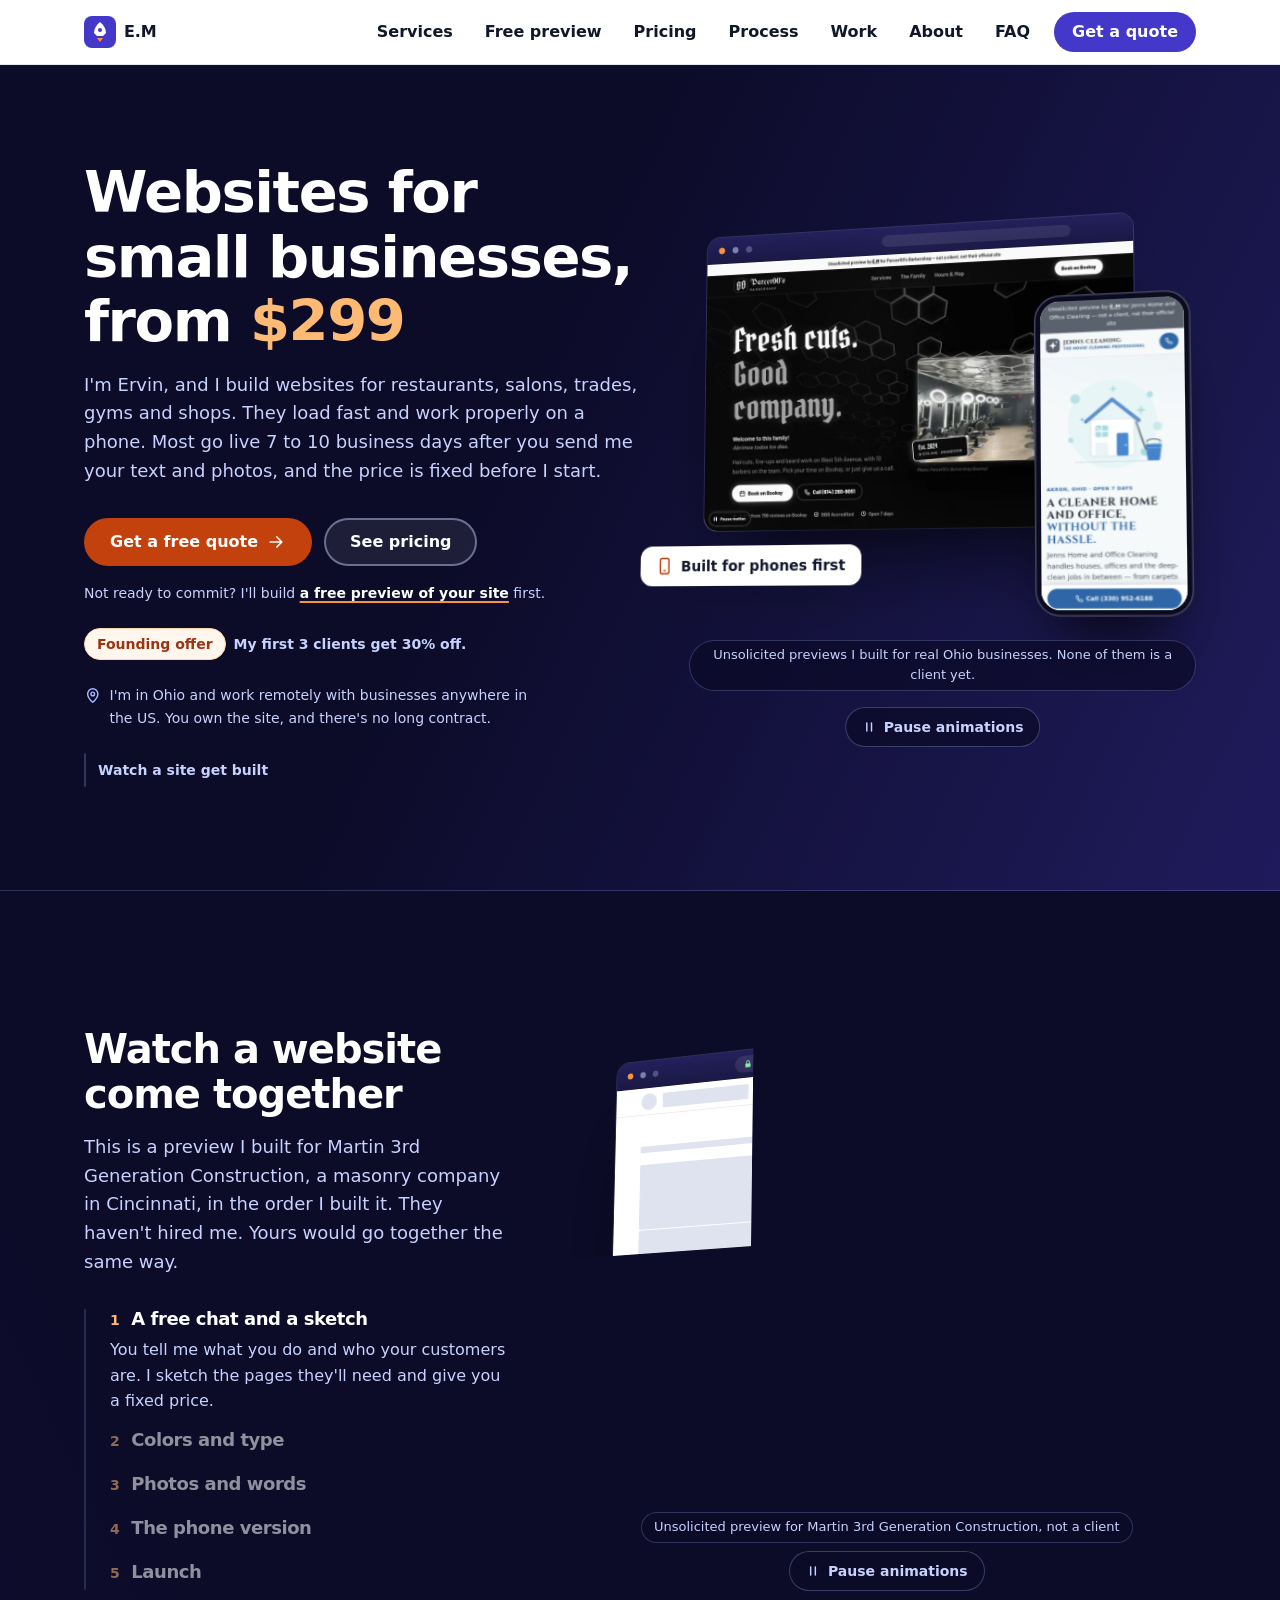
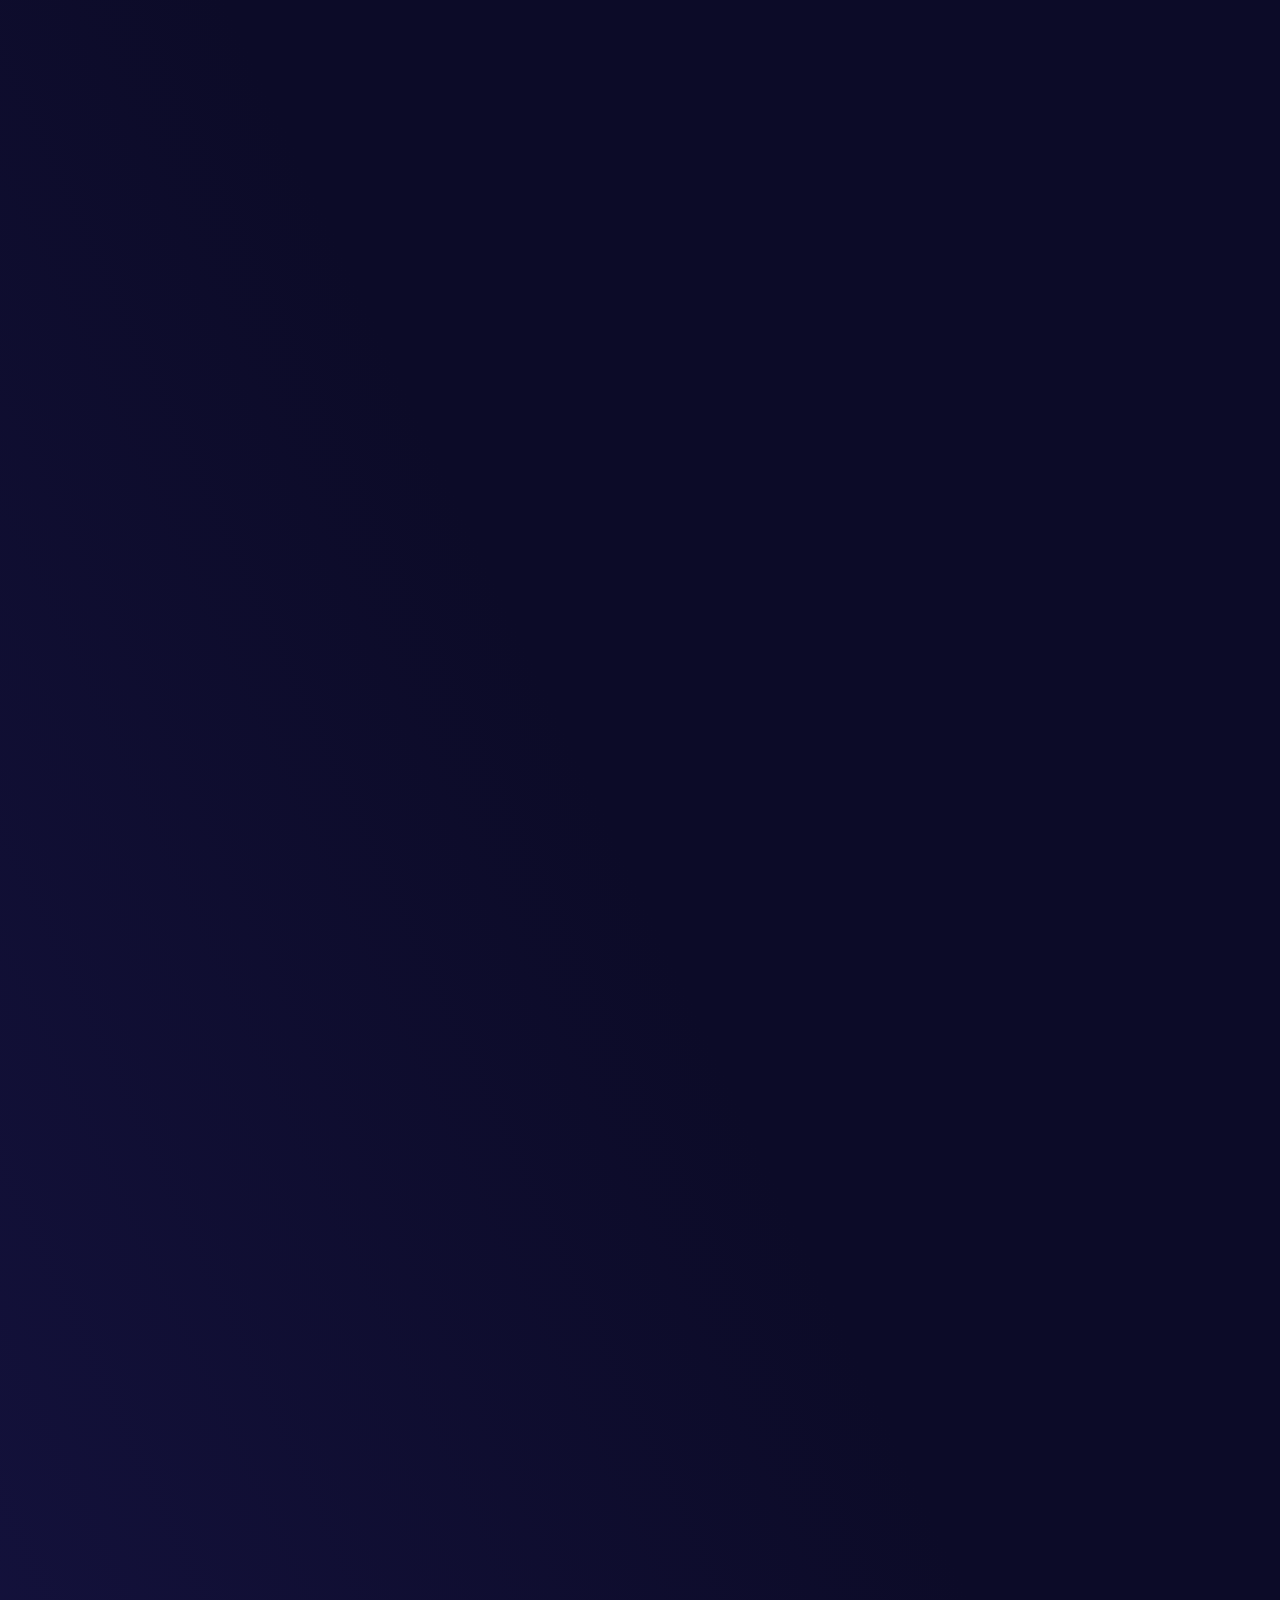
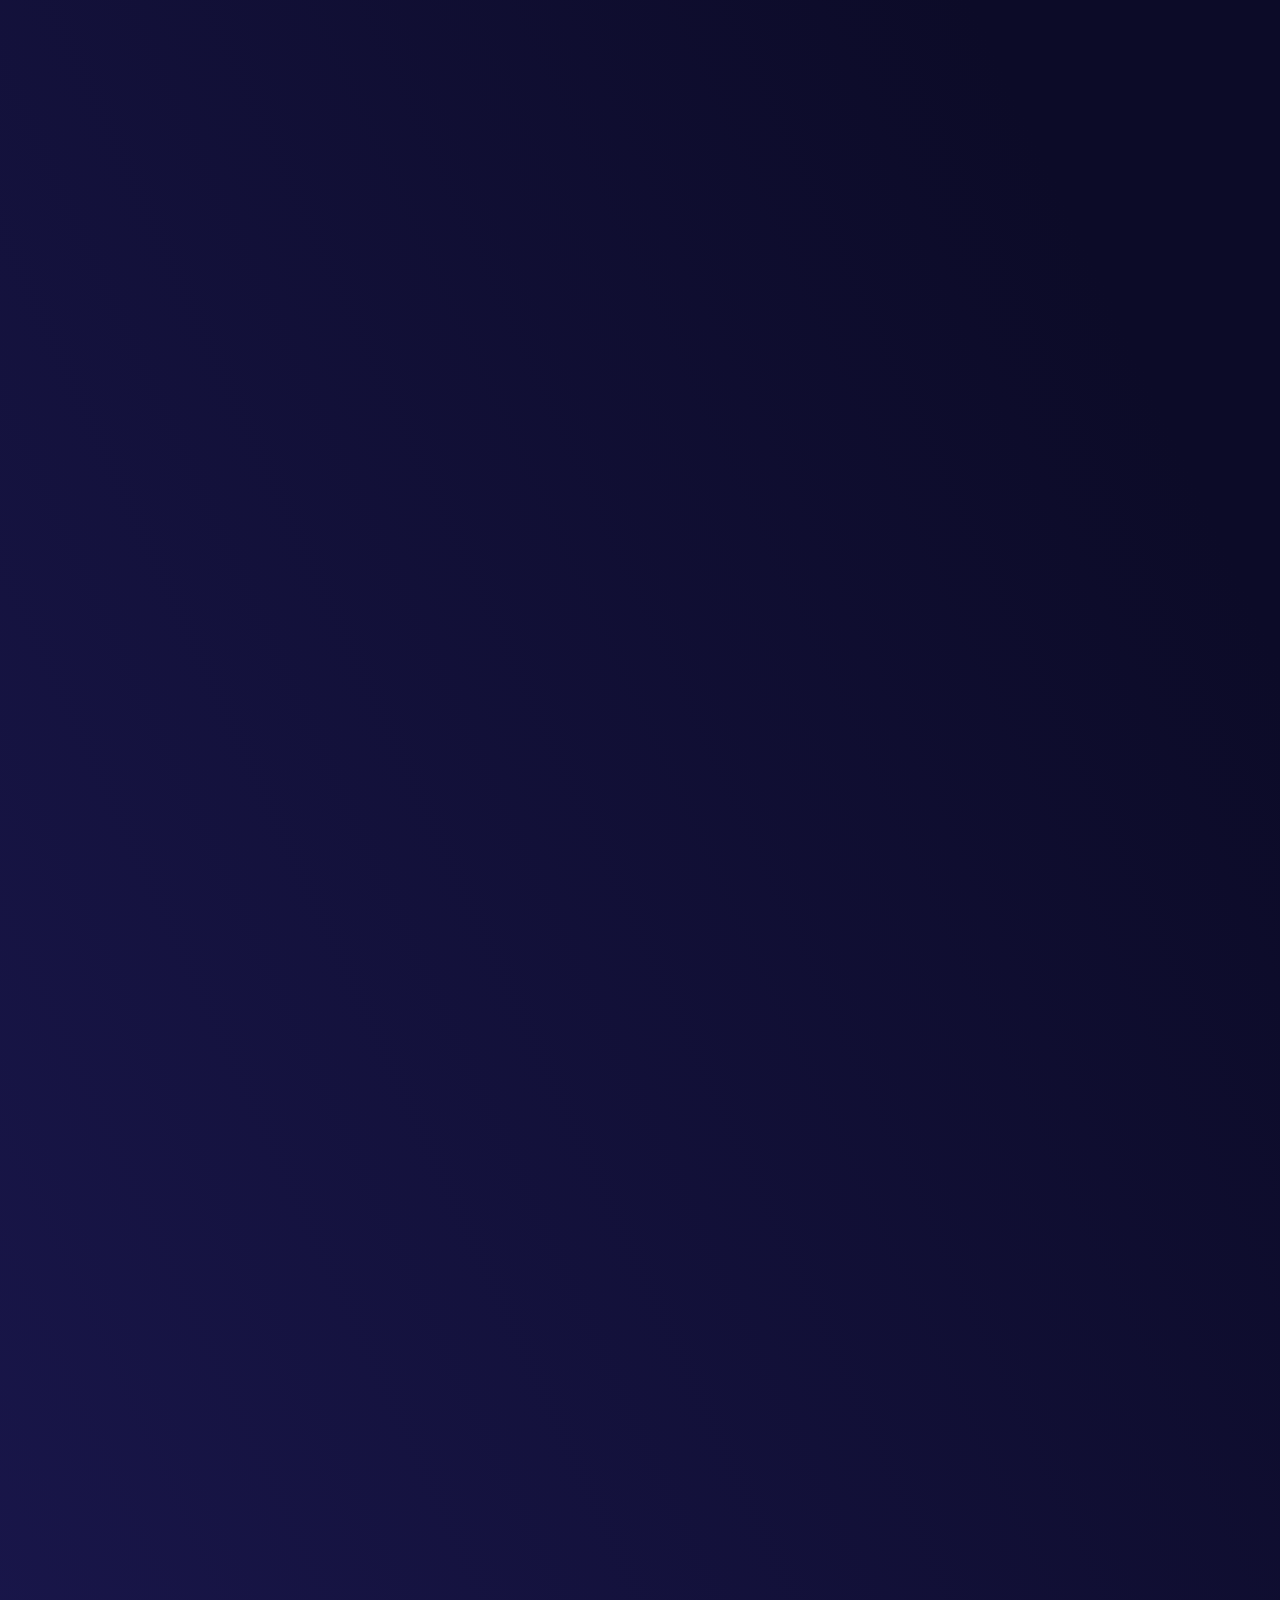
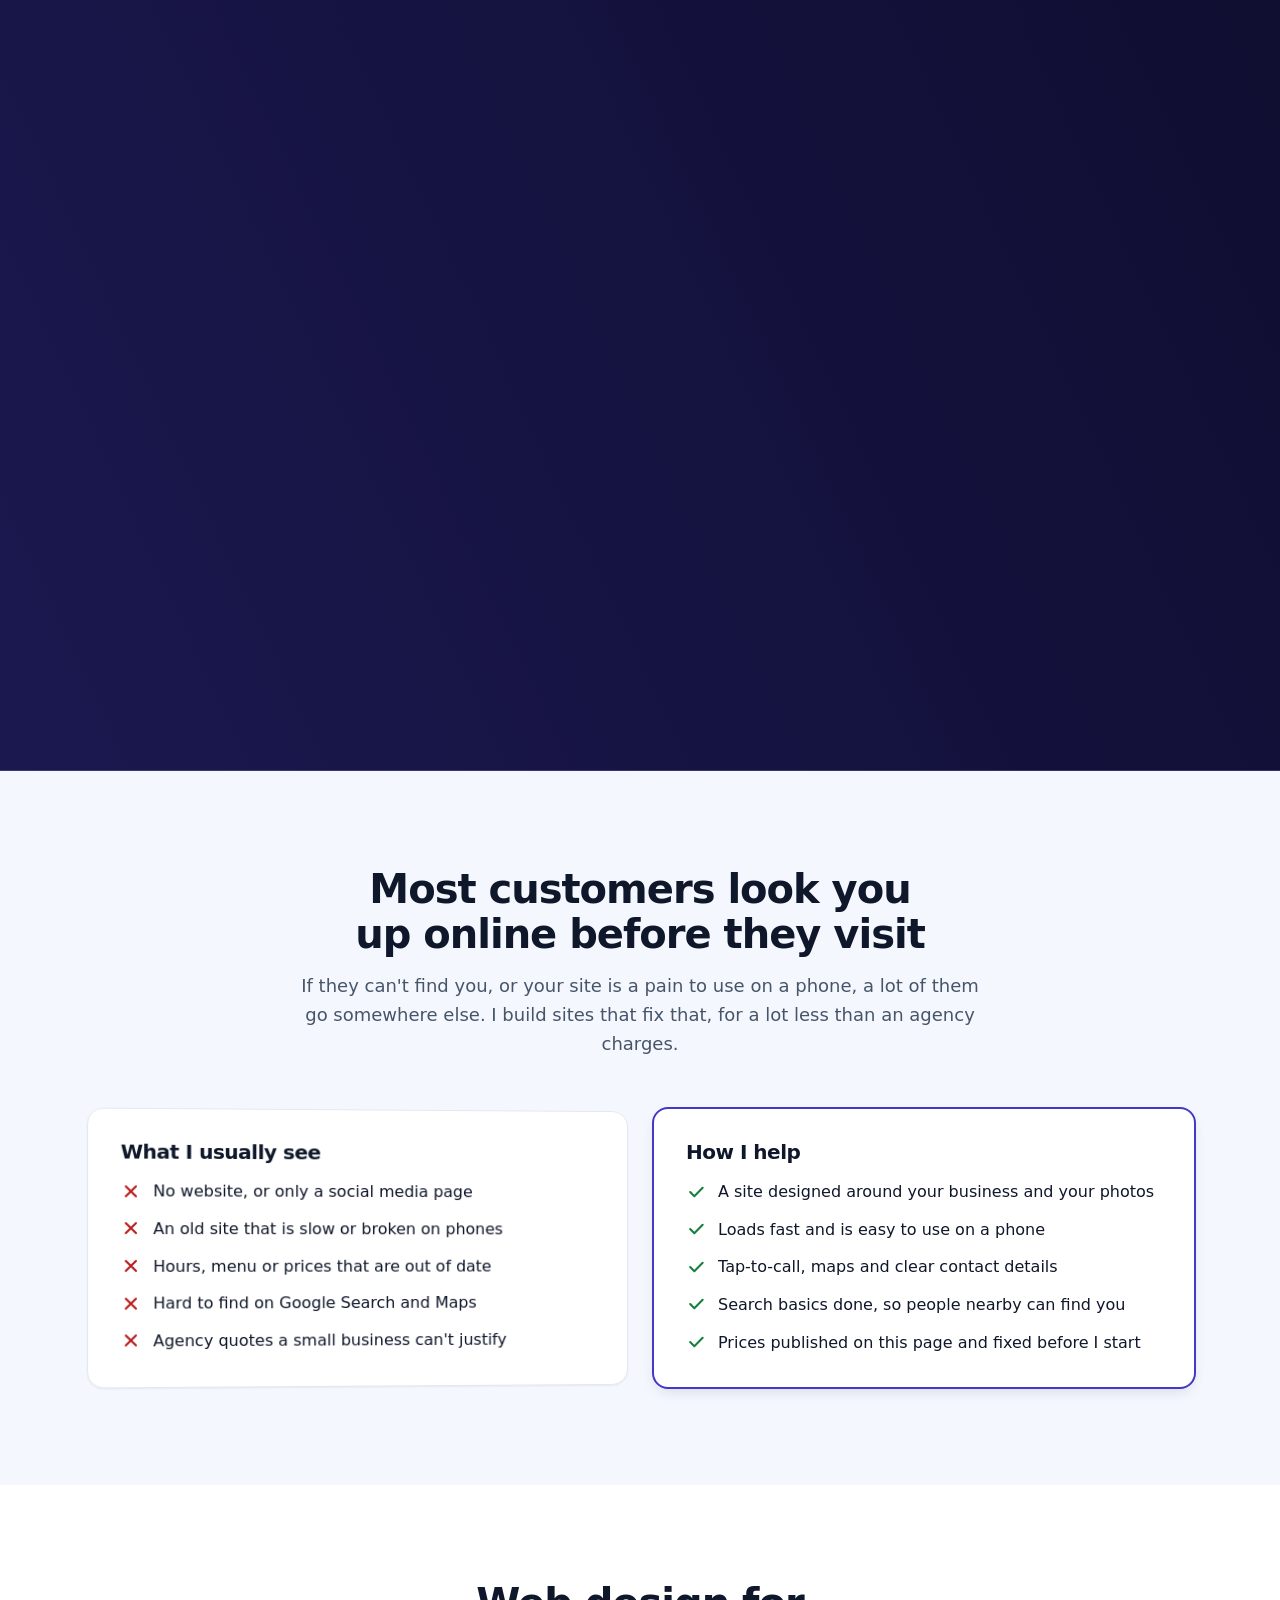
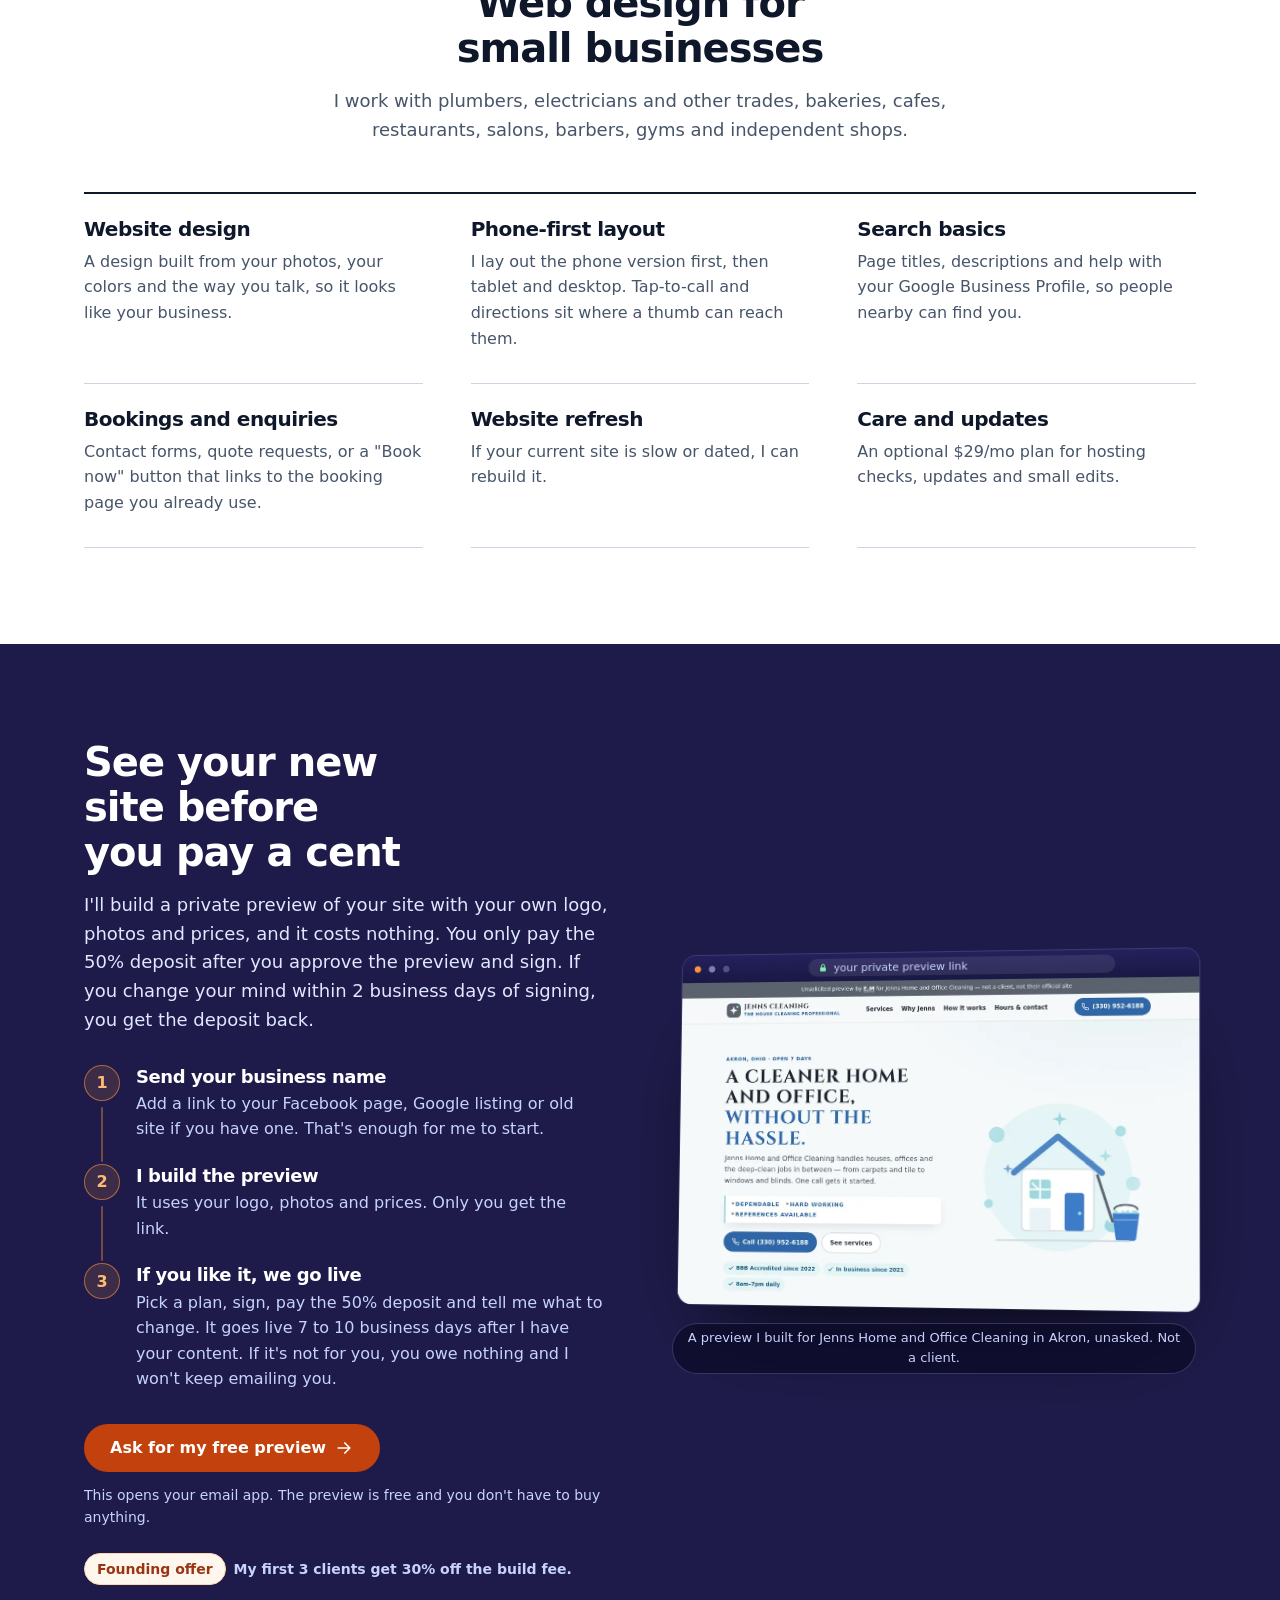
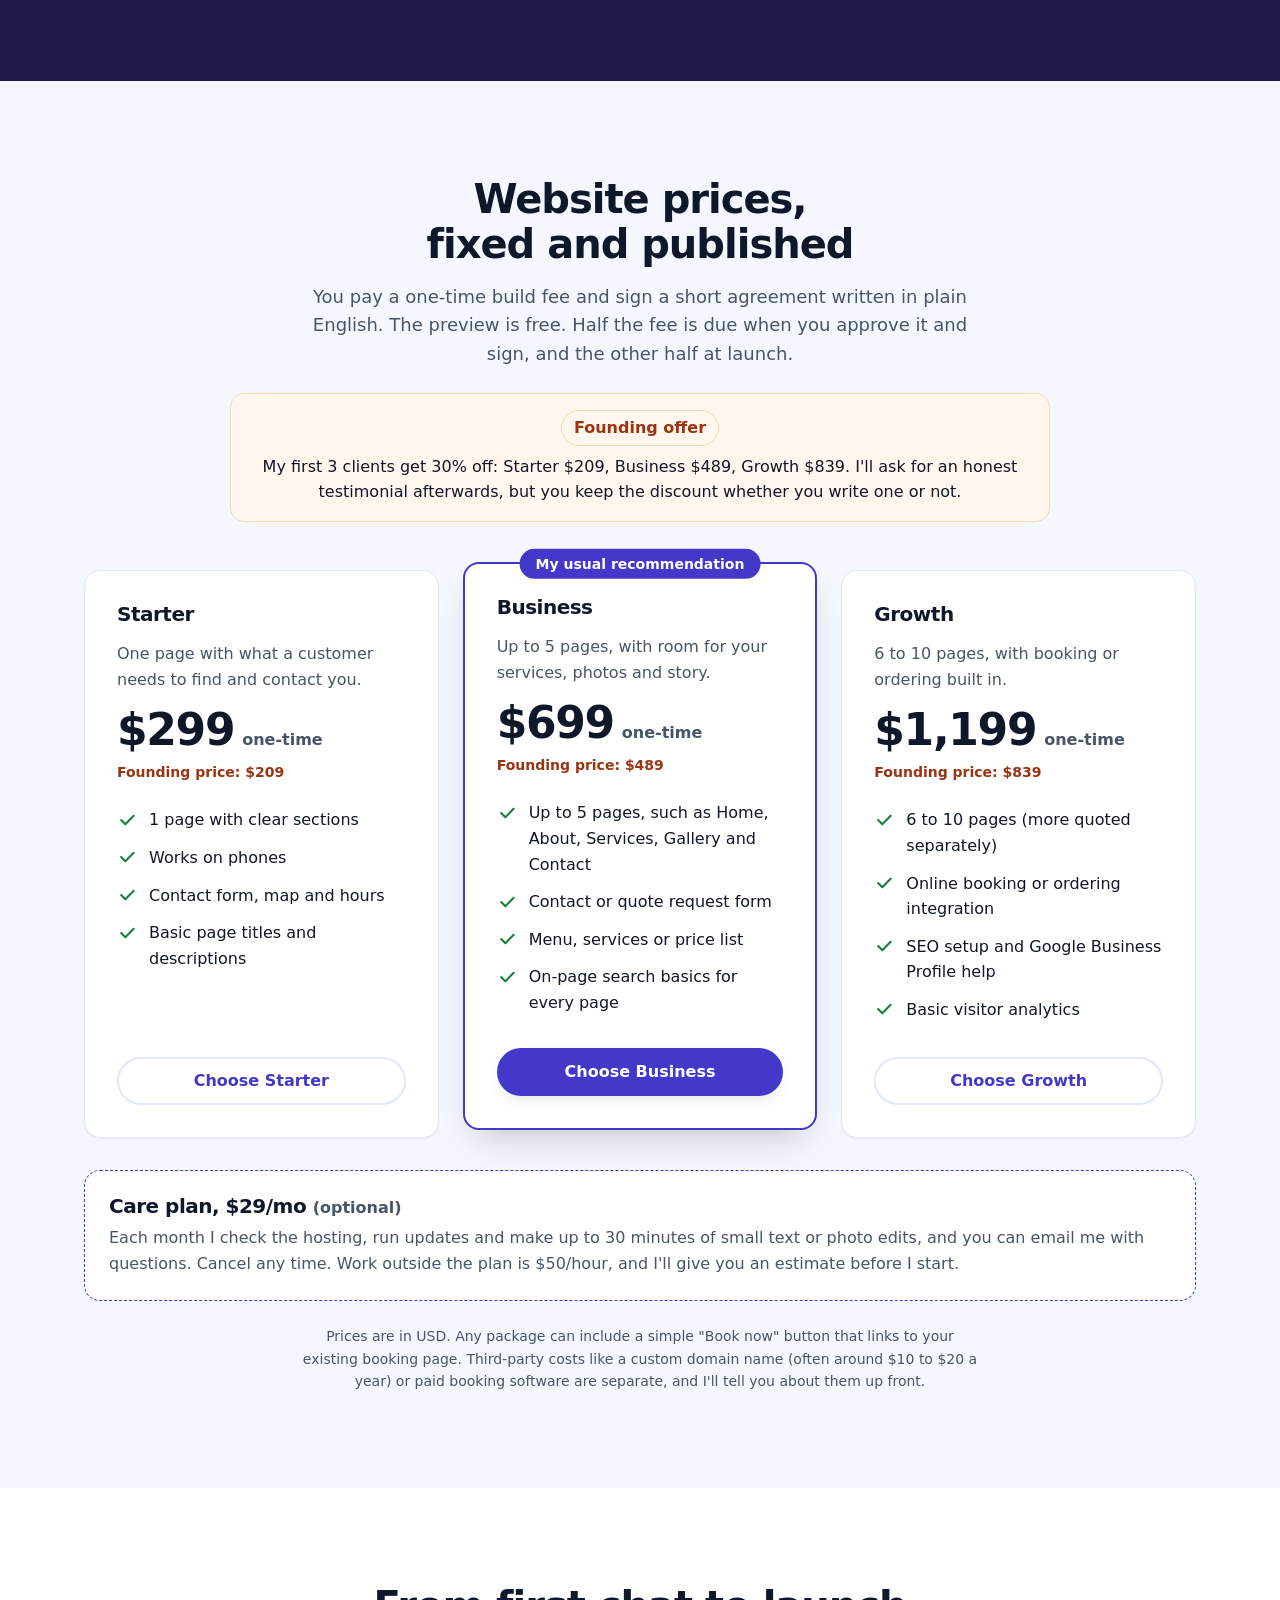
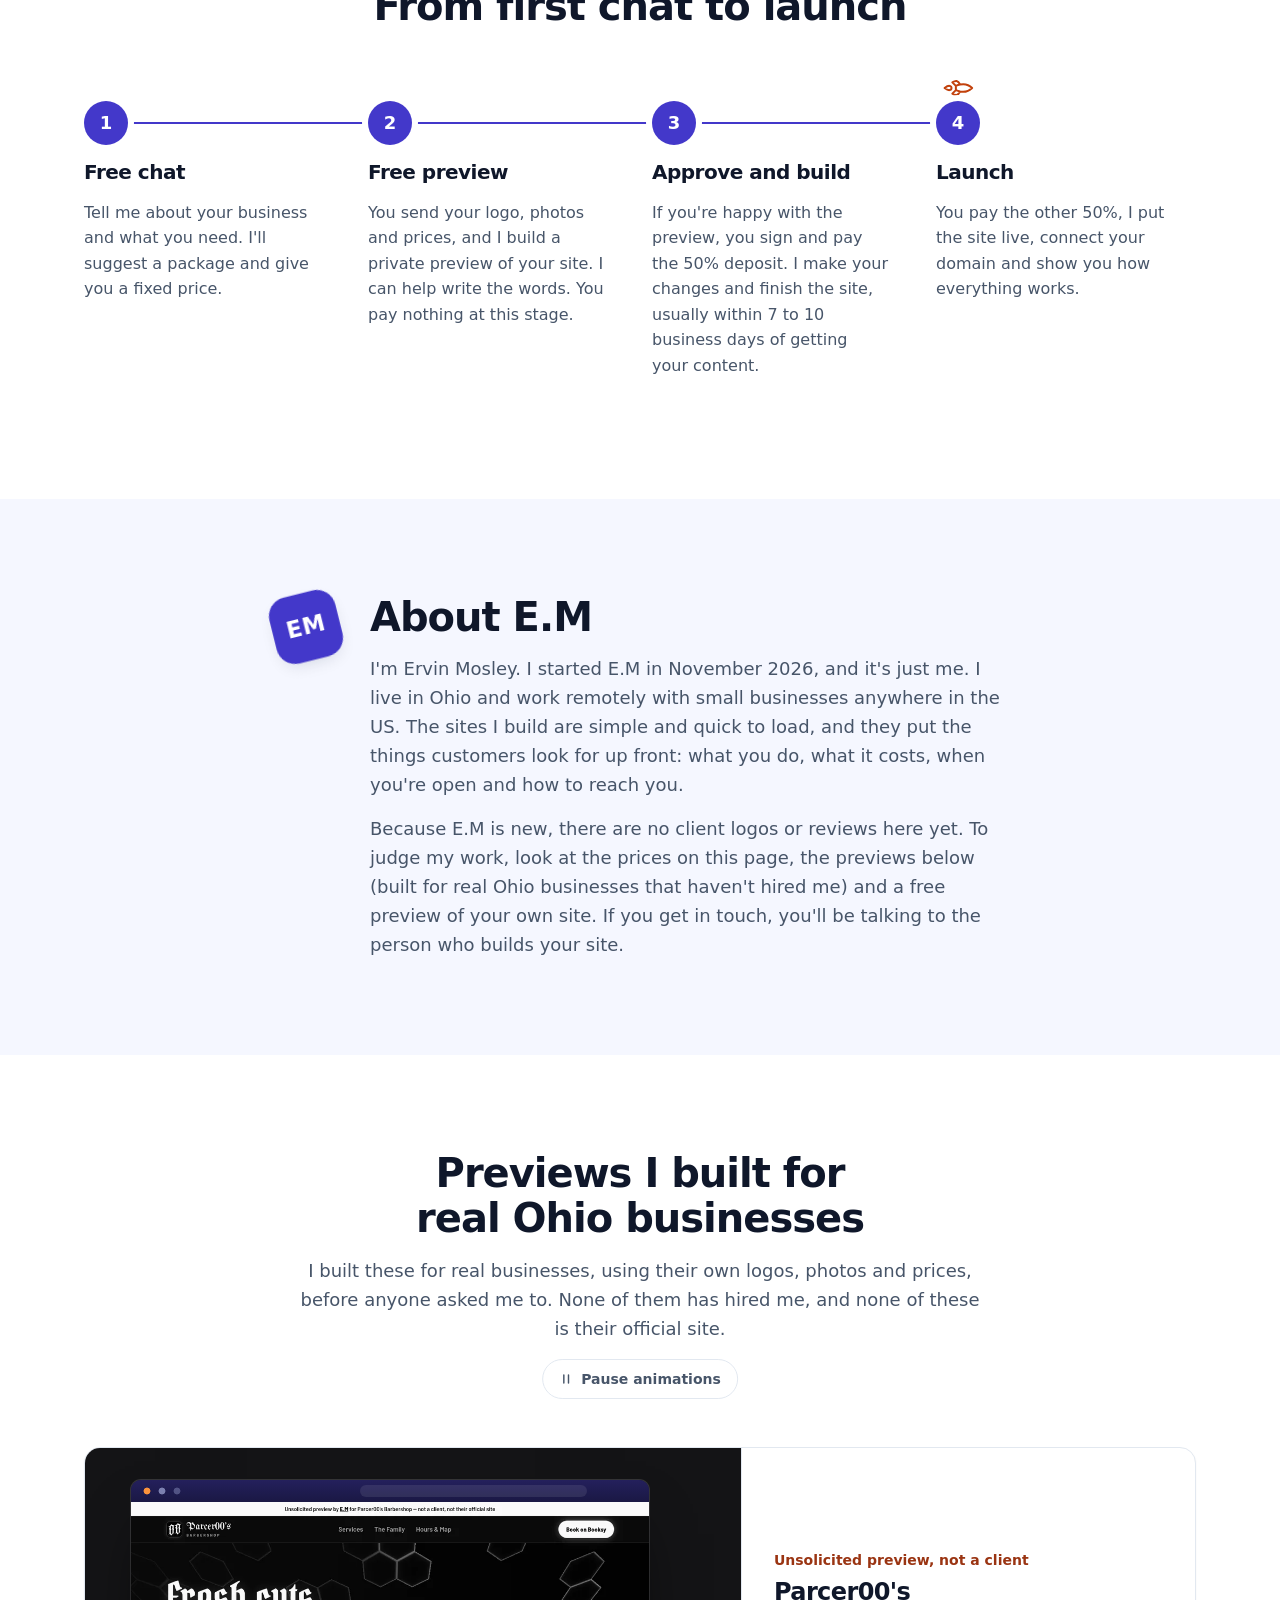
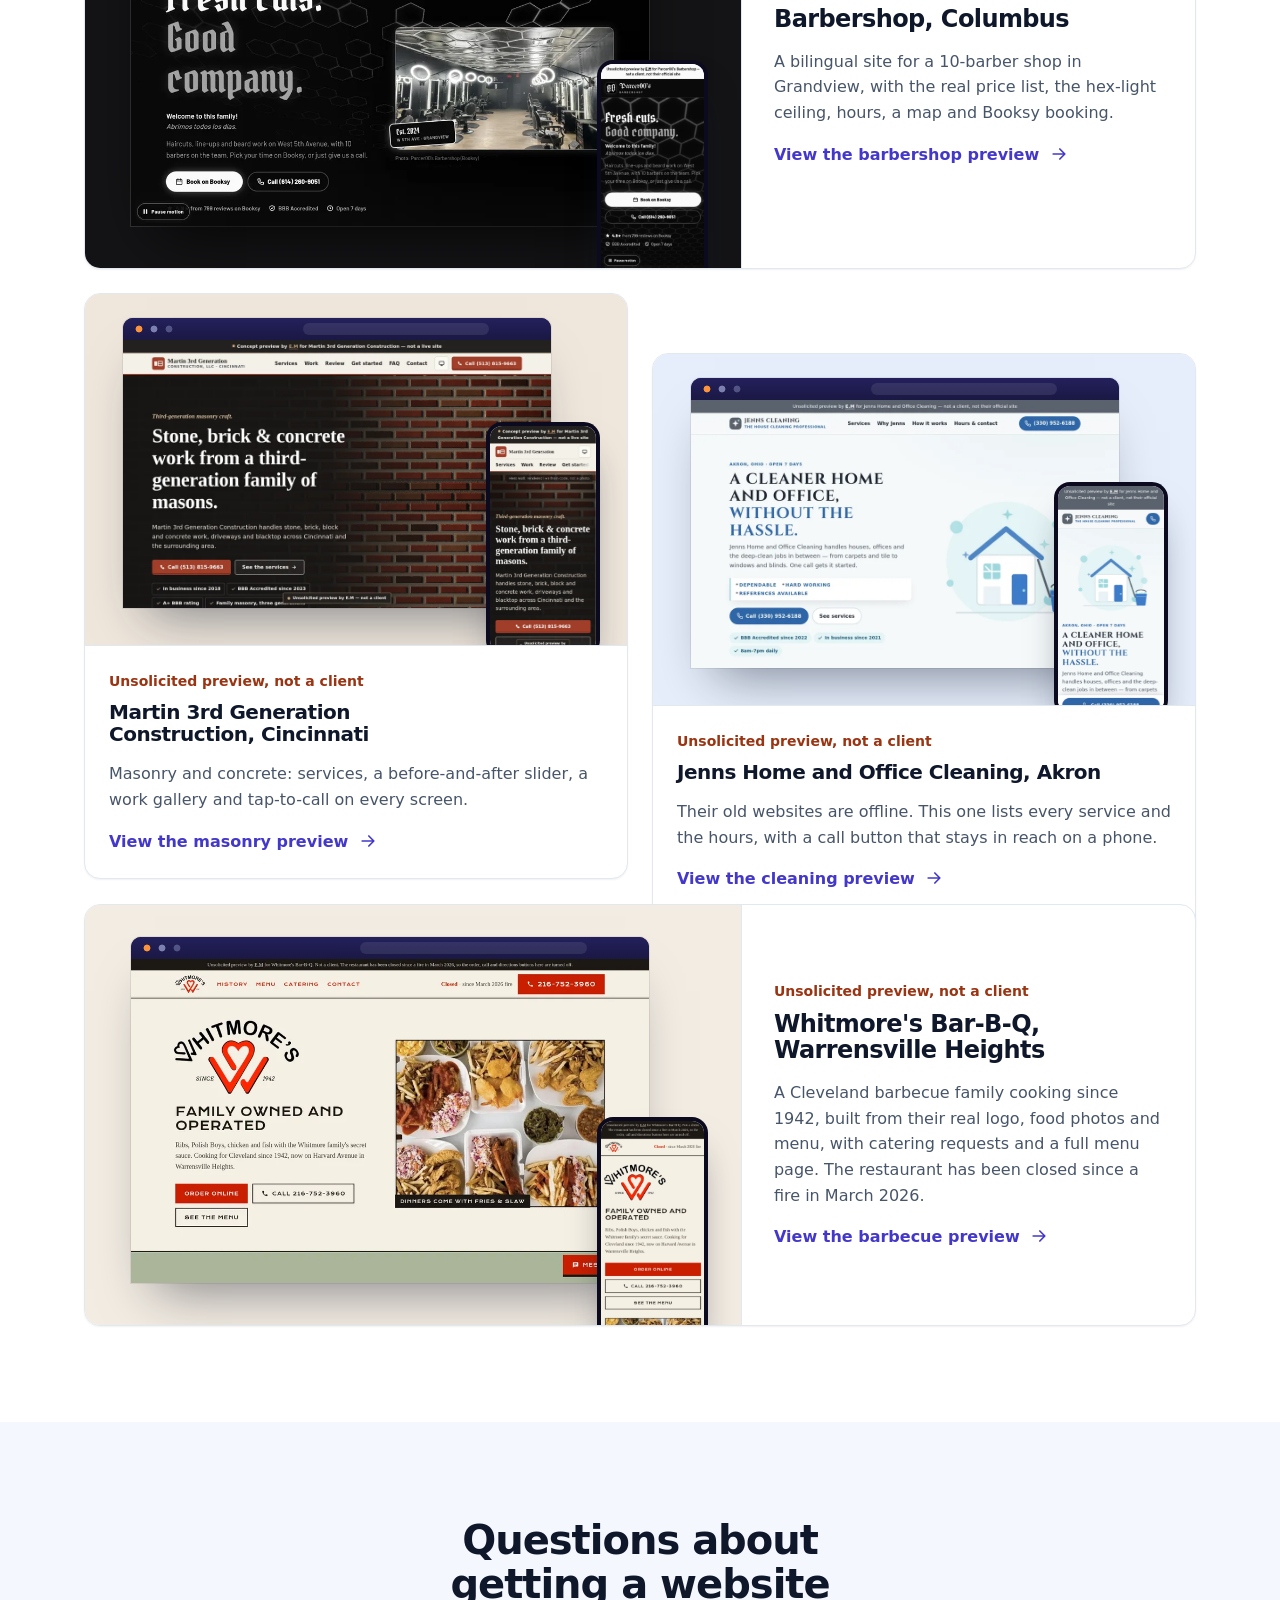
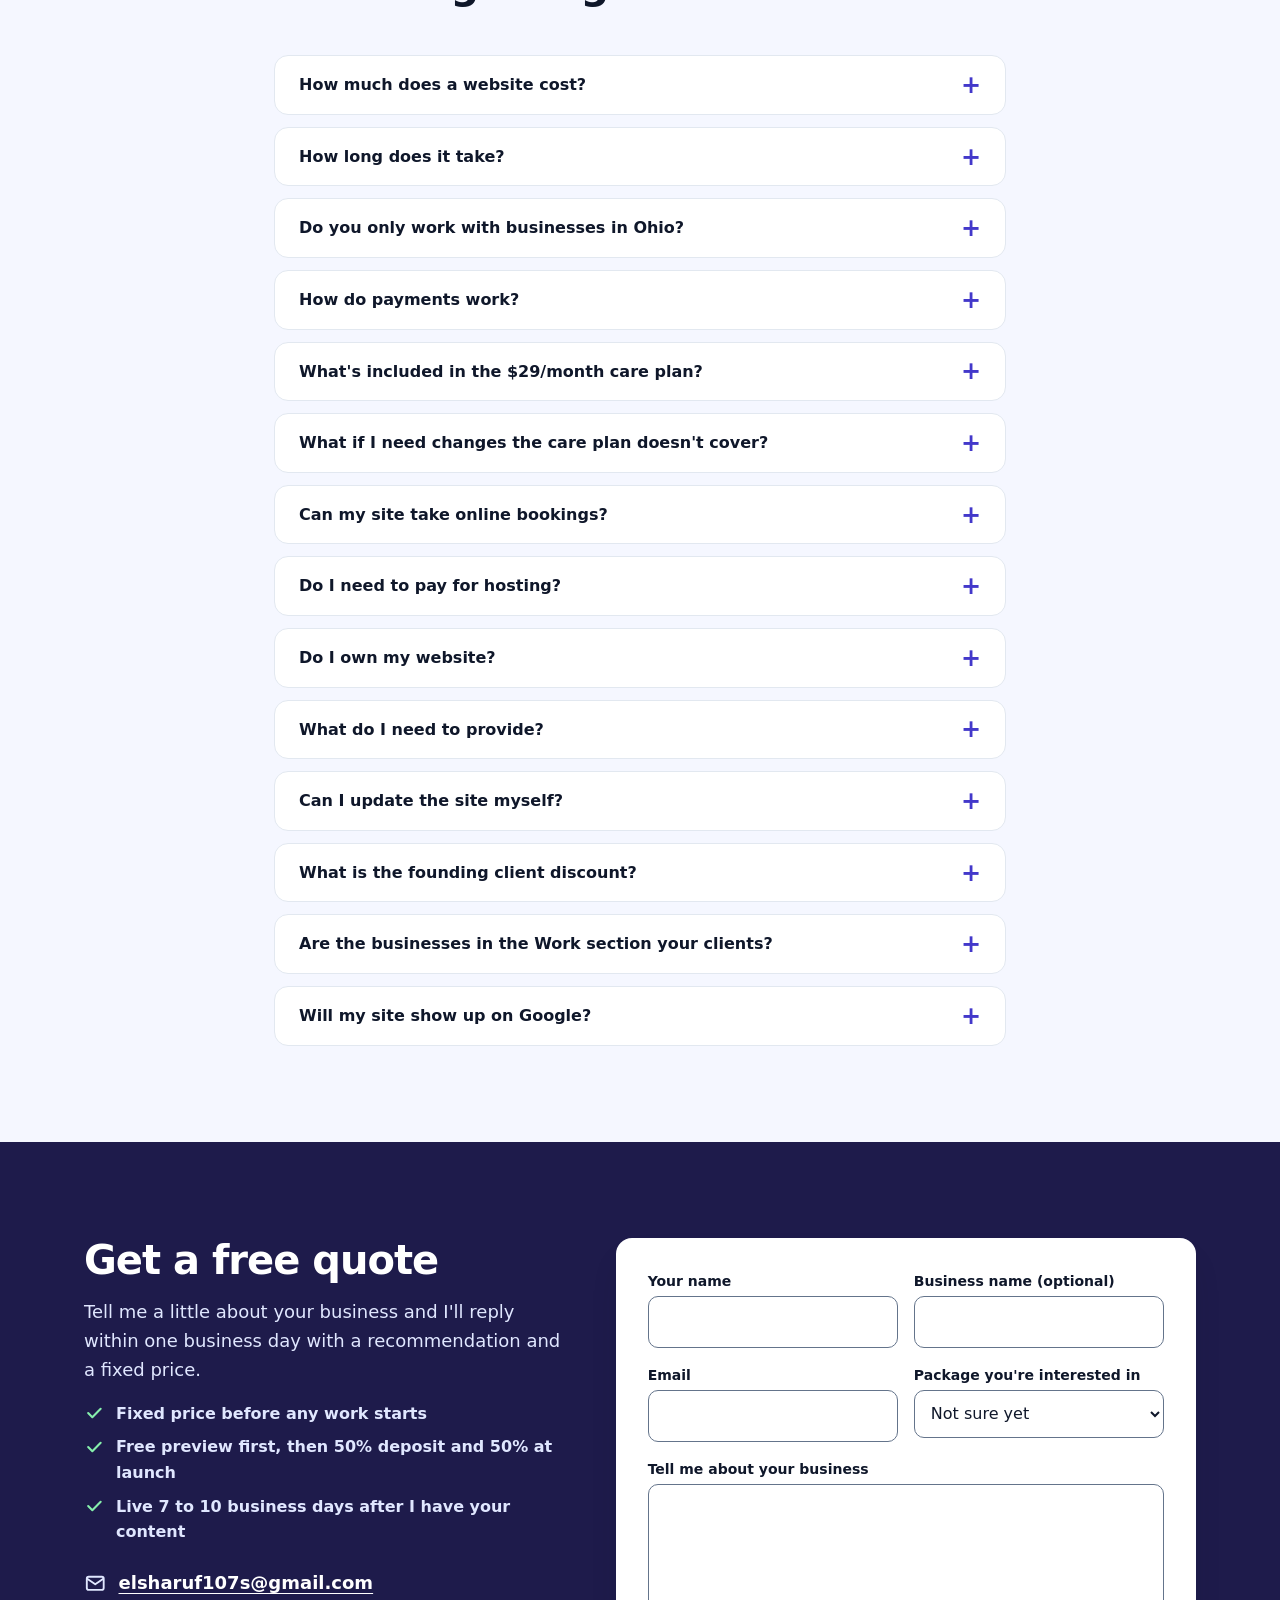
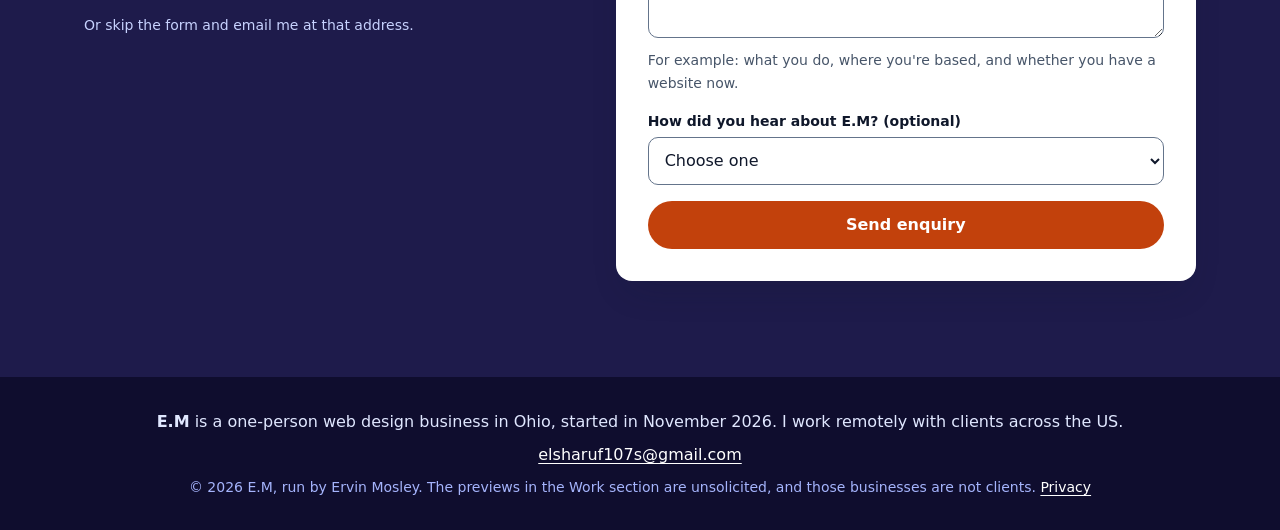
==== commit dd942478: "Add Whitmore's Bar-B-Q preview to Work (closed since March 2026 fire; actions disabled) Co-Authored-" ====
--- a/index.html
+++ b/index.html
@@ -304,7 +304,7 @@
             "name": "Are the businesses in the Work section your clients?",
             "acceptedAnswer": {
               "@type": "Answer",
-              "text": "Not yet. Parcer00's Barbershop, Martin 3rd Generation Construction and Jenns Home and Office Cleaning are real businesses, but they haven't hired me. I built those previews on my own to show what I'd make for them. When I have paid client work, it will be labeled as client work."
+              "text": "Not yet. Parcer00's Barbershop, Martin 3rd Generation Construction, Jenns Home and Office Cleaning and Whitmore's Bar-B-Q are real businesses, but they haven't hired me. Whitmore's has been closed since a fire in March 2026. I built those previews on my own to show what I'd make for them. When I have paid client work, it will be labeled as client work."
             }
           },
           {
@@ -787,6 +787,23 @@
               <span class="work-link">View the cleaning preview <svg class="icon" aria-hidden="true"><use href="#i-arrow"/></svg></span>
             </div>
           </a>
+          <a class="work-card work-card-featured" href="portfolio/whitmores/">
+            <div class="work-thumb work-media work-media-whitmores" aria-hidden="true">
+              <div class="media-browser">
+                <div class="browser-bar"><span class="browser-dots"></span><span class="browser-url"></span></div>
+                <div class="browser-screen">
+                  <img src="assets/media/whitmores-desktop.webp" width="960" height="600" alt="" loading="lazy" decoding="async">
+                </div>
+              </div>
+              <div class="media-phone"><div class="phone-screen"><img class="phone-pan" src="assets/media/whitmores-mobile.webp" width="585" height="3300" alt="" loading="lazy" decoding="async"></div></div>
+            </div>
+            <div class="work-body">
+              <p class="work-tag">Unsolicited preview, not a client</p>
+              <h3>Whitmore's Bar-B-Q, Warrensville Heights</h3>
+              <p>A Cleveland barbecue family cooking since 1942, built from their real logo, food photos and menu, with catering requests and a full menu page. The restaurant has been closed since a fire in March 2026.</p>
+              <span class="work-link">View the barbecue preview <svg class="icon" aria-hidden="true"><use href="#i-arrow"/></svg></span>
+            </div>
+          </a>
         </div>
       </div>
     </section>
@@ -848,7 +865,7 @@
           </details>
           <details>
             <summary>Are the businesses in the Work section your clients?</summary>
-            <p>Not yet. Parcer00's Barbershop, Martin 3rd Generation Construction and Jenns Home and Office Cleaning are real businesses, but they haven't hired me. I built those previews on my own to show what I'd make for them. When I have paid client work, it will be labeled as client work.</p>
+            <p>Not yet. Parcer00's Barbershop, Martin 3rd Generation Construction, Jenns Home and Office Cleaning and Whitmore's Bar-B-Q are real businesses, but they haven't hired me. Whitmore's has been closed since a fire in March 2026. I built those previews on my own to show what I'd make for them. When I have paid client work, it will be labeled as client work.</p>
           </details>
           <details>
             <summary>Will my site show up on Google?</summary>
--- a/styles.css
+++ b/styles.css
@@ -596,6 +596,7 @@
 .work-media-jenns-cleaning { background: #e6eefb; }
 .work-media-martin-3rd-generation { background: #efe7dc; }
 .work-media-parceros-barbershop { background: #141416; }
+.work-media-whitmores { background: #f3ece2; }
 .work-media-parceros-barbershop .media-browser { box-shadow: 0 30px 60px -24px rgb(0 0 0 / 0.8), 0 0 0 1px rgb(255 255 255 / 0.14); }
 .work-card-featured .media-phone { width: 17%; }
 .media-browser {
